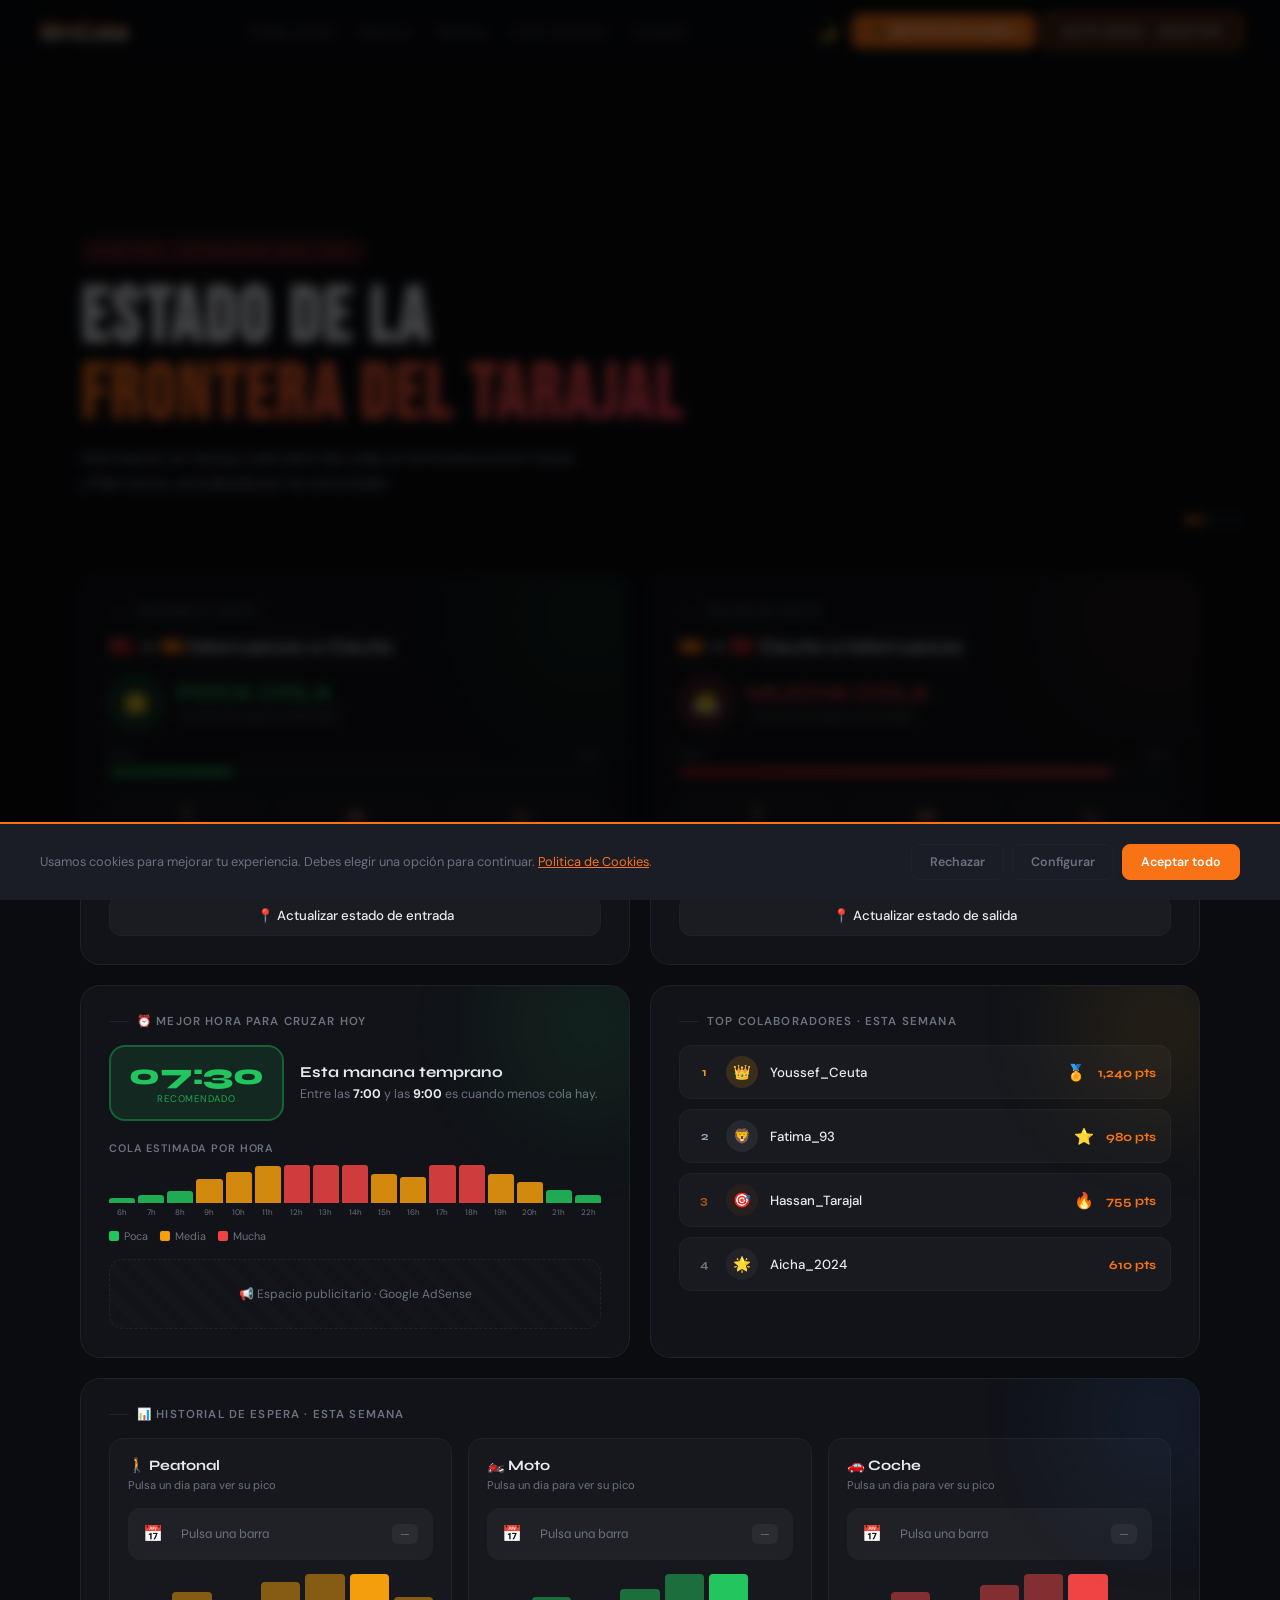
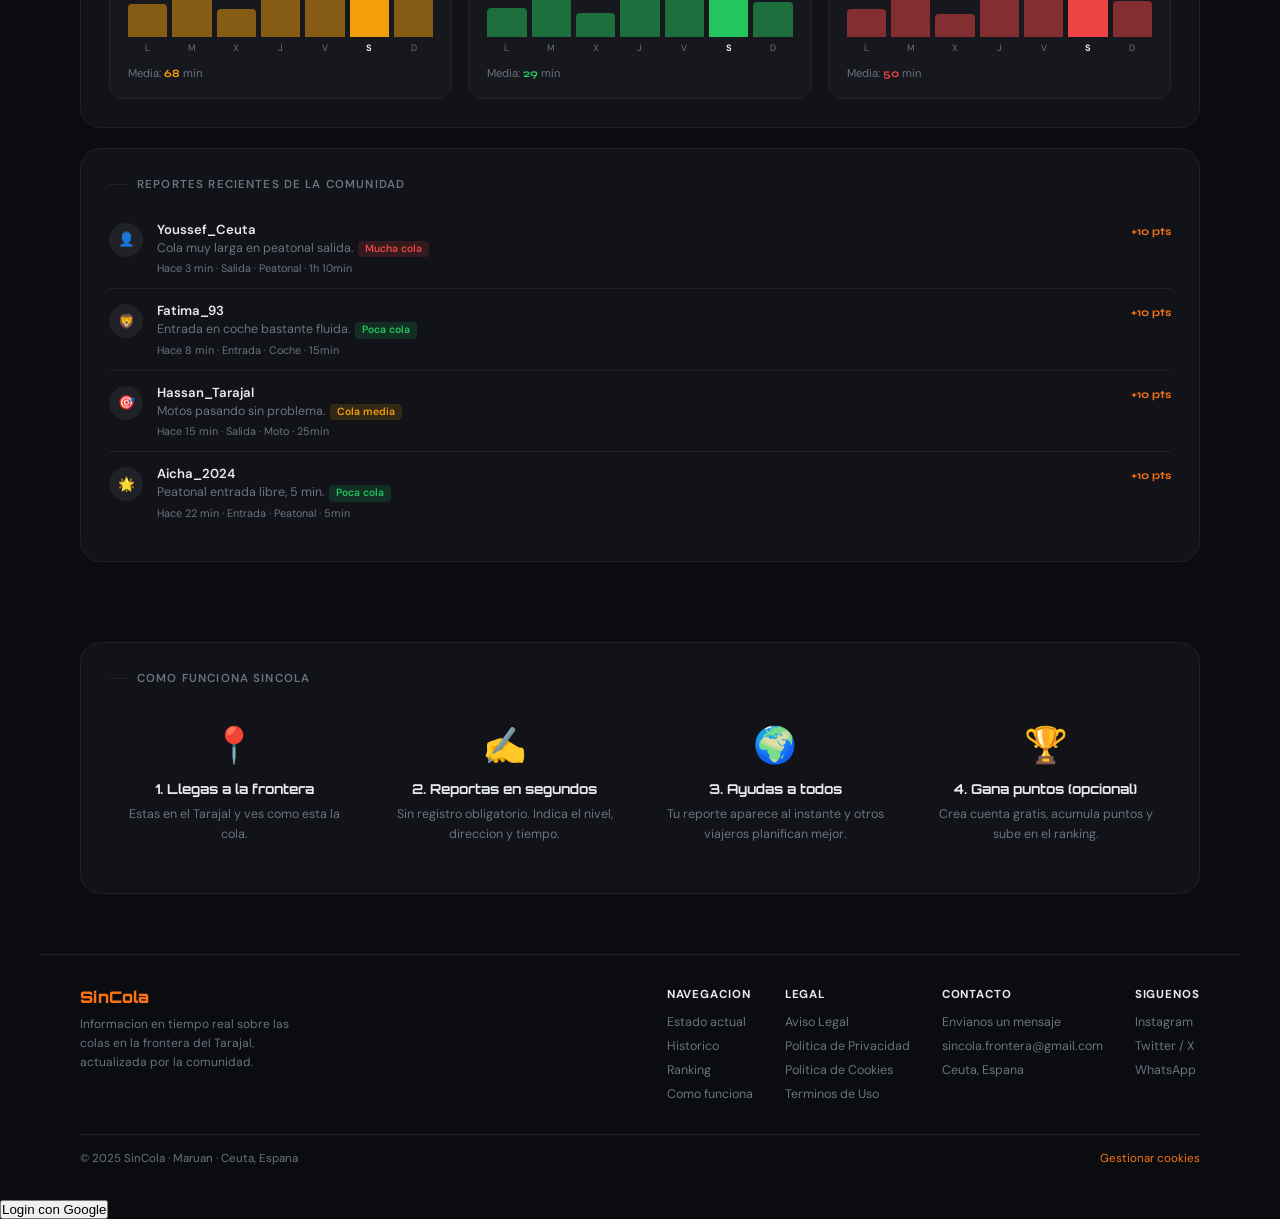
==== index.html @ 30f81965 "Update index.html" ====
<!DOCTYPE html>
<html lang="es">
<head>
<meta charset="UTF-8">
<meta name="viewport" content="width=device-width, initial-scale=1.0">
<title>SinCola — Estado en tiempo real de la frontera del Tarajal</title>
<meta name="description" content="Consulta el estado de las colas en la frontera del Tarajal en tiempo real.">
<meta name="robots" content="index, follow">
<link rel="canonical" href="https://sincola.es">
<meta property="og:title" content="SinCola — Estado en tiempo real de la frontera del Tarajal">
<meta property="og:description" content="Consulta y reporta el estado de las colas en la frontera del Tarajal.">
<meta property="og:url" content="https://sincola.es">
<meta property="og:type" content="website">
<link rel="icon" href="data:image/svg+xml,<svg xmlns='http://www.w3.org/2000/svg' viewBox='0 0 100 100'><rect width='100' height='100' rx='20' fill='%23f97316'/><text y='78' font-size='75' font-family='Arial' font-weight='bold' fill='white' x='18'>S</text></svg>">
<link rel="preconnect" href="https://fonts.googleapis.com">
<link rel="preconnect" href="https://fonts.gstatic.com" crossorigin>
<link href="https://fonts.googleapis.com/css2?family=Bebas+Neue&family=Orbitron:wght@700;900&family=Syne:wght@400;600;700;800&family=DM+Sans:wght@300;400;500&display=swap" rel="stylesheet">
<style>
:root{
  --bg:#0a0c10;--surface:#111318;--border:#1e2229;
  --text:#e8eaf0;--muted:#6b7280;
  --green:#22c55e;--yellow:#f59e0b;--red:#ef4444;--blue:#3b82f6;--accent:#f97316;
}
[data-theme="light"]{
  --bg:#f1f3f7;--surface:#fff;--border:#e0e3ea;--text:#111318;--muted:#6b7280;
}
*{margin:0;padding:0;box-sizing:border-box;}
html{scroll-behavior:smooth;}
body{background:var(--bg);color:var(--text);font-family:'DM Sans',sans-serif;min-height:100vh;overflow-x:hidden;transition:background .3s,color .3s;}
body.locked{overflow:hidden;}

/* ── NAV ── */
nav{display:flex;align-items:center;justify-content:space-between;padding:14px 40px;border-bottom:1px solid var(--border);position:sticky;top:0;background:rgba(10,12,16,.95);backdrop-filter:blur(20px);z-index:100;gap:16px;transition:background .3s;}
[data-theme="light"] nav{background:rgba(241,243,247,.95);}
.logo{display:flex;align-items:center;gap:10px;flex-shrink:0;cursor:pointer;}
.logo img{width:36px;height:36px;border-radius:10px;flex-shrink:0;object-fit:cover;}
.logo-text{font-family:'Orbitron',sans-serif;font-weight:900;font-size:1.3rem;background:linear-gradient(180deg,#fff 0%,#f97316 40%,#fff 70%,#f97316 100%);-webkit-background-clip:text;-webkit-text-fill-color:transparent;background-clip:text;}
.nav-links{display:flex;gap:24px;list-style:none;font-size:.83rem;color:var(--muted);}
.nav-links a{color:inherit;text-decoration:none;transition:color .2s;cursor:pointer;}
.nav-links a:hover{color:var(--accent);}
.nav-buttons{display:flex;align-items:center;gap:8px;flex-shrink:0;}
.btn-report{background:var(--accent);color:#fff;border:2px solid var(--accent);padding:8px 18px;border-radius:8px;font-family:'Orbitron',sans-serif;font-size:.68rem;font-weight:700;letter-spacing:.05em;text-transform:uppercase;cursor:pointer;white-space:nowrap;position:relative;overflow:hidden;}
.btn-report span{position:relative;z-index:1;}
.btn-report::before{content:'';position:absolute;inset:0;background:linear-gradient(90deg,#f43f5e,var(--accent));transform:translateX(-100%);transition:transform .3s;z-index:0;}
.btn-report:hover::before{transform:translateX(0);}
.btn-theme{background:transparent;border:1px solid var(--border);color:var(--muted);width:34px;height:34px;border-radius:8px;cursor:pointer;font-size:1rem;display:flex;align-items:center;justify-content:center;transition:all .2s;}
.btn-theme:hover{border-color:var(--accent);color:var(--accent);}
.btn-login{background:rgba(249,115,22,.15);color:#fff;border:2px solid #f97316;padding:7px 14px;border-radius:8px;font-family:'Orbitron',sans-serif;font-size:.6rem;font-weight:700;cursor:pointer;letter-spacing:.04em;text-transform:uppercase;white-space:nowrap;outline:2px solid rgba(249,115,22,.35);outline-offset:3px;transition:all .2s;}

/* ── COOKIE ── */
.cookie-overlay{position:fixed;inset:0;background:rgba(0,0,0,.7);backdrop-filter:blur(6px);z-index:490;display:none;}
.cookie-overlay.show{display:block;}
.cookie-banner{position:fixed;bottom:0;left:0;right:0;background:#1a1d25;border-top:2px solid var(--accent);padding:20px 40px;z-index:510;display:flex;align-items:center;gap:20px;flex-wrap:wrap;transform:translateY(100%);transition:transform .4s;}
.cookie-banner.show{transform:translateY(0);}
.cookie-text{flex:1;font-size:.8rem;color:var(--muted);line-height:1.6;min-width:200px;}
.cookie-text a{color:var(--accent);cursor:pointer;text-decoration:underline;}
.cookie-buttons{display:flex;gap:8px;flex-wrap:wrap;}
.ck-btn{padding:9px 18px;border-radius:8px;font-family:'DM Sans',sans-serif;font-size:.78rem;font-weight:600;cursor:pointer;border:1px solid var(--border);background:transparent;color:var(--muted);transition:all .2s;white-space:nowrap;}
.ck-btn:hover{border-color:var(--muted);color:var(--text);}
.ck-btn.accept{background:var(--accent);border-color:var(--accent);color:#fff;}

/* ── PAGES ── */
.page{display:none;}
.page.active{display:block;}

/* ── HERO ── */
.hero{position:relative;height:480px;overflow:hidden;}
.slide{position:absolute;inset:0;background-size:cover;background-position:center;opacity:0;transition:opacity 1.4s ease-in-out;}
.slide.active{opacity:1;}
.slide::after{content:'';position:absolute;inset:0;background:linear-gradient(to bottom,rgba(10,12,16,.2),rgba(10,12,16,.5) 50%,rgba(10,12,16,.95));}
.s1{background-image:url('https://i.redd.it/the-border-between-ceuta-spain-and-morocco-v0-dy8iatcn44ye1.jpg?width=4016&format=pjpg&auto=webp&s=13f619490a62ecf1f85ed8fbb74023832718458a');}
.s2{background-image:url('https://www.pressdigital.es/images/showid/6675427');}
.s3{background-image:url('https://e01-elmundo.uecdn.es/assets/multimedia/imagenes/2022/07/02/16567800220557.jpg');}
.s4{background-image:url('https://i0.wp.com/efe.com/wp-content/uploads/2024/09/frontera-ceuta-2.jpg?fit=900,602&ssl=1');}
.hero-body{position:absolute;bottom:0;left:0;right:0;padding:0 40px 48px;z-index:2;max-width:1200px;margin:0 auto;}
.live-pill{display:inline-flex;align-items:center;gap:7px;background:rgba(239,68,68,.18);border:1px solid rgba(239,68,68,.4);color:var(--red);font-size:.72rem;font-weight:600;letter-spacing:.1em;text-transform:uppercase;padding:5px 14px;border-radius:100px;margin-bottom:16px;}
.live-dot{width:6px;height:6px;border-radius:50%;background:var(--red);animation:pulse 1.5s ease-in-out infinite;}
.hero-body h1{font-family:'Bebas Neue',sans-serif;font-size:clamp(3rem,6vw,5rem);line-height:1;letter-spacing:.04em;margin-bottom:12px;}
.hero-body h1 span{background:linear-gradient(135deg,var(--accent),#f43f5e);-webkit-background-clip:text;-webkit-text-fill-color:transparent;background-clip:text;}
.hero-body p{color:rgba(232,234,240,.75);font-size:.95rem;line-height:1.6;max-width:500px;}
.slide-dots{position:absolute;bottom:20px;right:40px;display:flex;gap:6px;z-index:3;}
.dot{width:6px;height:6px;border-radius:50%;background:rgba(255,255,255,.3);cursor:pointer;transition:all .3s;}
.dot.active{background:var(--accent);width:20px;border-radius:3px;}

/* ── GRID ── */
.grid{max-width:1200px;margin:0 auto;padding:32px 40px 80px;display:grid;grid-template-columns:1fr 1fr;gap:20px;}
.card{background:var(--surface);border:1px solid var(--border);border-radius:20px;padding:28px;position:relative;overflow:hidden;transition:border-color .3s,transform .2s;animation:fadeUp .5s ease both;}
.card:hover{border-color:#2e3340;transform:translateY(-2px);}
.card.full{grid-column:1/-1;}
.glow{position:absolute;top:-40px;right:-40px;width:160px;height:160px;border-radius:50%;filter:blur(60px);opacity:.12;pointer-events:none;}
.glow.g{background:var(--green);}.glow.y{background:var(--yellow);}.glow.r{background:var(--red);}.glow.b{background:var(--blue);}
.clabel{font-size:.72rem;font-weight:600;letter-spacing:.1em;text-transform:uppercase;color:var(--muted);margin-bottom:16px;display:flex;align-items:center;gap:8px;}
.clabel::before{content:'';display:inline-block;width:20px;height:1px;background:var(--border);}

/* status cards */
.dir-title{font-family:'Syne',sans-serif;font-size:1.2rem;font-weight:700;margin-bottom:18px;}
.srow{display:flex;align-items:center;gap:14px;margin-bottom:18px;}
.scircle{width:54px;height:54px;border-radius:50%;display:flex;align-items:center;justify-content:center;font-size:1.3rem;flex-shrink:0;}
.scircle.g{background:rgba(34,197,94,.15);border:2px solid rgba(34,197,94,.4);}
.scircle.r{background:rgba(239,68,68,.15);border:2px solid rgba(239,68,68,.4);}
.slabel{font-family:'Syne',sans-serif;font-size:1.4rem;font-weight:700;line-height:1;margin-bottom:3px;}
.slabel.g{color:var(--green);}.slabel.y{color:var(--yellow);}.slabel.r{color:var(--red);}
.swait{font-size:.78rem;color:var(--muted);}
.ptrack{height:6px;background:var(--border);border-radius:100px;overflow:hidden;margin:8px 0 16px;}
.pfill{height:100%;border-radius:100px;}
.pfill.g{background:linear-gradient(90deg,#16a34a,var(--green));width:25%;}
.pfill.r{background:linear-gradient(90deg,#dc2626,var(--red));width:88%;}
.plabels{display:flex;justify-content:space-between;font-size:.65rem;color:var(--muted);}
.segs{display:grid;grid-template-columns:1fr 1fr 1fr;gap:8px;margin-top:4px;}
.seg{background:rgba(255,255,255,.03);border:1px solid var(--border);border-radius:12px;padding:12px 10px;text-align:center;}
.seg-icon{font-size:1.1rem;margin-bottom:4px;}
.seg-name{font-size:.62rem;color:var(--muted);margin-bottom:5px;text-transform:uppercase;letter-spacing:.06em;}
.seg-val{font-size:.75rem;font-weight:600;}
.seg-val.g{color:var(--green);}.seg-val.y{color:var(--yellow);}.seg-val.r{color:var(--red);}
.rep-btn{width:100%;margin-top:18px;padding:11px;border-radius:12px;border:1px solid var(--border);background:rgba(255,255,255,.04);color:var(--text);font-family:'DM Sans',sans-serif;font-size:.83rem;font-weight:500;cursor:pointer;display:flex;align-items:center;justify-content:center;gap:8px;transition:all .2s;}
.rep-btn:hover{background:rgba(249,115,22,.1);border-color:rgba(249,115,22,.4);color:var(--accent);}

/* best time */
.bt-box{display:flex;align-items:center;gap:16px;margin-bottom:20px;}
.bt-clock{background:rgba(34,197,94,.12);border:2px solid rgba(34,197,94,.35);border-radius:16px;padding:14px 18px;text-align:center;flex-shrink:0;}
.bt-clock .t{font-family:'Syne',sans-serif;font-size:1.8rem;font-weight:800;color:var(--green);line-height:1;}
.bt-clock .r{font-size:.6rem;color:var(--green);opacity:.8;text-transform:uppercase;letter-spacing:.08em;margin-top:2px;}
.bt-desc h3{font-family:'Syne',sans-serif;font-size:.95rem;font-weight:700;margin-bottom:4px;}
.bt-desc p{font-size:.78rem;color:var(--muted);line-height:1.5;}
.tl-lbl{font-size:.68rem;color:var(--muted);text-transform:uppercase;letter-spacing:.08em;font-weight:600;margin-bottom:10px;}
.bar-chart{display:flex;align-items:flex-end;gap:3px;height:52px;}
.bw{flex:1;display:flex;flex-direction:column;align-items:center;gap:4px;height:100%;justify-content:flex-end;}
.bar{width:100%;border-radius:3px 3px 0 0;}
.bl{font-size:.5rem;color:var(--muted);white-space:nowrap;}
.legend{display:flex;gap:12px;margin:12px 0 16px;flex-wrap:wrap;}
.li{display:flex;align-items:center;gap:5px;font-size:.68rem;color:var(--muted);}
.ld{width:10px;height:10px;border-radius:2px;}
.ad-ph{background:repeating-linear-gradient(45deg,rgba(255,255,255,.01),rgba(255,255,255,.01) 10px,transparent 10px,transparent 20px);border:1px dashed var(--border);border-radius:14px;padding:18px;text-align:center;color:var(--muted);font-size:.75rem;display:flex;align-items:center;justify-content:center;gap:8px;min-height:70px;}

/* charts */
.charts-grid{display:grid;grid-template-columns:1fr 1fr 1fr;gap:16px;}
.chart-box{background:rgba(255,255,255,.02);border:1px solid var(--border);border-radius:14px;padding:18px;}
.chart-title{font-family:'Syne',sans-serif;font-size:.9rem;font-weight:700;margin-bottom:4px;}
.chart-sub{font-size:.7rem;color:var(--muted);margin-bottom:16px;}
.week-chart{height:80px;display:flex;align-items:flex-end;gap:5px;}
.wbw{flex:1;display:flex;flex-direction:column;align-items:center;gap:5px;height:100%;justify-content:flex-end;cursor:pointer;}
.wb{width:100%;border-radius:4px 4px 0 0;transition:filter .2s;}
.wbl{font-size:.58rem;color:var(--muted);}
.chart-avg{font-size:.7rem;color:var(--muted);margin-top:12px;}
.chart-avg span{font-family:'Syne',sans-serif;font-weight:700;}
.peak-d{display:flex;align-items:center;gap:10px;background:rgba(255,255,255,.04);border:1px solid var(--border);border-radius:12px;padding:12px 14px;margin-bottom:14px;min-height:52px;transition:all .3s;}
.peak-d.on{border-color:rgba(249,115,22,.4);background:rgba(249,115,22,.06);}
.peak-day{font-family:'Syne',sans-serif;font-size:1rem;font-weight:800;color:var(--muted);min-width:28px;}
.peak-d.on .peak-day{color:var(--accent);}
.peak-val{font-family:'Syne',sans-serif;font-size:1.3rem;font-weight:800;color:var(--muted);flex:1;}
.peak-hora{font-size:.7rem;color:var(--muted);white-space:nowrap;background:rgba(255,255,255,.05);padding:3px 8px;border-radius:6px;}
.peak-d.on .peak-hora{color:var(--accent);background:rgba(249,115,22,.1);}

/* ranking */
.rank-list{display:flex;flex-direction:column;gap:10px;margin-top:4px;}
.rank-row{display:flex;align-items:center;gap:12px;padding:10px 14px;background:rgba(255,255,255,.03);border:1px solid var(--border);border-radius:12px;}
.rn{font-family:'Syne',sans-serif;font-size:.75rem;font-weight:700;color:var(--muted);width:20px;text-align:center;}
.rn.gold{color:#f59e0b;}.rn.silver{color:#94a3b8;}.rn.bronze{color:#b45309;}
.rav{width:32px;height:32px;border-radius:50%;display:flex;align-items:center;justify-content:center;font-size:.9rem;flex-shrink:0;}
.rname{flex:1;font-size:.83rem;font-weight:500;}
.rpts{font-family:'Syne',sans-serif;font-size:.78rem;font-weight:700;color:var(--accent);}

/* feed */
.feed-list{display:flex;flex-direction:column;}
.feed-item{display:flex;gap:14px;padding:13px 0;border-bottom:1px solid var(--border);}
.feed-item:last-child{border-bottom:none;}
.fav{width:34px;height:34px;border-radius:50%;background:rgba(255,255,255,.06);border:1px solid var(--border);display:flex;align-items:center;justify-content:center;font-size:.85rem;flex-shrink:0;margin-top:2px;}
.fbody{flex:1;}
.fuser{font-size:.82rem;font-weight:600;margin-bottom:2px;}
.fmsg{font-size:.78rem;color:var(--muted);line-height:1.4;}
.ftag{display:inline-block;padding:1px 7px;border-radius:4px;font-size:.65rem;font-weight:600;margin-left:4px;}
.ftag.g{background:rgba(34,197,94,.15);color:var(--green);}
.ftag.y{background:rgba(245,158,11,.15);color:var(--yellow);}
.ftag.r{background:rgba(239,68,68,.15);color:var(--red);}
.ftime{font-size:.68rem;color:var(--muted);margin-top:4px;}
.fpts{font-family:'Syne',sans-serif;font-size:.7rem;font-weight:700;color:var(--accent);white-space:nowrap;margin-top:4px;}

/* ── CONTACT PAGE ── */
.contact-wrap{max-width:700px;margin:60px auto;padding:0 40px 80px;}
.contact-wrap h2{font-family:'Bebas Neue',sans-serif;font-size:3rem;margin-bottom:8px;letter-spacing:.04em;}
.contact-wrap h2 span{background:linear-gradient(135deg,var(--accent),#f43f5e);-webkit-background-clip:text;-webkit-text-fill-color:transparent;background-clip:text;}
.contact-wrap .sub{font-size:.9rem;color:var(--muted);margin-bottom:40px;line-height:1.6;}
.cform{background:var(--surface);border:1px solid var(--border);border-radius:20px;padding:36px;}
.flabel{display:block;font-size:.72rem;font-weight:600;text-transform:uppercase;letter-spacing:.08em;color:var(--muted);margin-bottom:8px;}
.finput{width:100%;padding:13px 16px;background:rgba(255,255,255,.04);border:1px solid var(--border);border-radius:12px;color:var(--text);font-family:'DM Sans',sans-serif;font-size:.92rem;outline:none;transition:border-color .2s;margin-bottom:20px;display:block;}
.finput:focus{border-color:var(--accent);}
textarea.finput{resize:vertical;min-height:140px;}
.char-c{font-size:.65rem;color:var(--muted);text-align:right;margin-top:-14px;margin-bottom:20px;}
.fbtn{width:100%;padding:15px;border-radius:12px;border:none;background:var(--accent);color:#fff;font-family:'Orbitron',sans-serif;font-size:.85rem;font-weight:700;cursor:pointer;letter-spacing:.04em;transition:opacity .2s;}
.fbtn:hover{opacity:.85;}
.fbtn:disabled{opacity:.5;cursor:not-allowed;}
.fstatus{margin-top:14px;padding:12px 16px;border-radius:10px;font-size:.83rem;text-align:center;display:none;}
.fstatus.ok{background:rgba(34,197,94,.1);border:1px solid rgba(34,197,94,.3);color:var(--green);display:block;}
.fstatus.err{background:rgba(239,68,68,.1);border:1px solid rgba(239,68,68,.3);color:var(--red);display:block;}
.cinfo{display:grid;grid-template-columns:1fr 1fr;gap:16px;margin-top:28px;}
.cinfobox{background:var(--surface);border:1px solid var(--border);border-radius:14px;padding:20px;display:flex;align-items:center;gap:14px;}
.cinfobox .ico{font-size:1.4rem;flex-shrink:0;}
.cinfobox .lbl{font-size:.68rem;text-transform:uppercase;letter-spacing:.08em;color:var(--muted);margin-bottom:3px;}
.cinfobox .val{font-size:.85rem;font-weight:600;}

/* ── MODALS ── */
.overlay{position:fixed;inset:0;background:rgba(0,0,0,.75);backdrop-filter:blur(8px);z-index:200;display:flex;align-items:center;justify-content:center;opacity:0;pointer-events:none;transition:opacity .3s;}
.overlay.on{opacity:1;pointer-events:all;}
#legalModal{z-index:520;}
.modal{background:var(--surface);border:1px solid #2e3340;border-radius:24px;padding:32px;width:90%;max-width:440px;transform:translateY(20px);transition:transform .3s;max-height:90vh;overflow-y:auto;}
.overlay.on .modal{transform:translateY(0);}
.modal.wide{max-width:560px;}
.mtitle{font-family:'Syne',sans-serif;font-size:1.3rem;font-weight:700;margin-bottom:6px;}
.msub{font-size:.82rem;color:var(--muted);margin-bottom:24px;}
.mlbl{font-size:.72rem;font-weight:600;color:var(--muted);text-transform:uppercase;letter-spacing:.08em;margin-bottom:10px;}
.closex{float:right;background:transparent;border:none;color:var(--muted);font-size:1.2rem;cursor:pointer;margin-top:-4px;}
.closex:hover{color:var(--text);}

/* report modal banner */
.rep-banner{display:flex;align-items:center;justify-content:space-between;background:rgba(255,255,255,.04);border:1px solid var(--border);border-radius:12px;padding:10px 14px;margin-bottom:20px;font-size:.82rem;}
.rep-banner .name{font-weight:600;color:var(--muted);}
.rep-banner .name.logged{color:var(--green);}
.rep-banner .enter-link{font-size:.72rem;color:var(--accent);text-decoration:underline;cursor:pointer;white-space:nowrap;}

/* sel buttons */
.sel-btn{flex:1;min-width:80px;padding:10px 8px;border-radius:10px;border:1px solid var(--border);background:transparent;color:var(--muted);font-family:'DM Sans',sans-serif;font-size:.82rem;cursor:pointer;transition:all .15s;text-align:center;}
.sel-btn:hover,.sel-btn.on{border-color:var(--accent);color:var(--accent);background:rgba(249,115,22,.08);}
.sel-btn.sg.on{border-color:var(--green);color:var(--green);background:rgba(34,197,94,.08);}
.sel-btn.sy.on{border-color:var(--yellow);color:var(--yellow);background:rgba(245,158,11,.08);}
.sel-btn.sr.on{border-color:var(--red);color:var(--red);background:rgba(239,68,68,.08);}
.submit-btn{width:100%;padding:14px;border-radius:12px;border:none;background:var(--accent);color:#fff;font-family:'Orbitron',sans-serif;font-size:.85rem;font-weight:700;cursor:pointer;margin-top:8px;transition:opacity .2s;}
.submit-btn:hover{opacity:.85;}

/* login modal */
.ltabs{display:flex;margin-bottom:20px;background:rgba(255,255,255,.04);border-radius:10px;padding:3px;}
.ltab{flex:1;padding:9px;border:none;background:transparent;color:var(--muted);font-family:'DM Sans',sans-serif;font-size:.85rem;cursor:pointer;border-radius:8px;transition:all .2s;}
.ltab.on{background:var(--surface);color:var(--text);font-weight:600;}
.linput{width:100%;padding:11px 14px;background:rgba(255,255,255,.04);border:1px solid var(--border);border-radius:10px;color:var(--text);font-family:'DM Sans',sans-serif;font-size:.9rem;outline:none;margin-bottom:12px;display:block;}
.linput:focus{border-color:var(--accent);}
.lbtn{width:100%;padding:13px;border-radius:12px;border:none;background:var(--accent);color:#fff;font-family:'Orbitron',sans-serif;font-size:.82rem;font-weight:700;cursor:pointer;margin-top:4px;transition:opacity .2s;display:block;}
.lbtn:hover{opacity:.85;}
.anon-btn{width:100%;padding:11px;border-radius:12px;border:1px solid var(--border);background:transparent;color:var(--muted);font-family:'DM Sans',sans-serif;font-size:.83rem;cursor:pointer;margin-top:10px;transition:all .2s;display:block;}
.anon-btn:hover{border-color:var(--muted);color:var(--text);}
.divider{display:flex;align-items:center;gap:10px;margin:16px 0;}
.div-line{flex:1;height:1px;background:var(--border);}
.div-txt{font-size:.72rem;color:var(--muted);}
.social-btn{display:flex;align-items:center;gap:12px;width:100%;padding:12px 16px;border-radius:12px;font-family:'DM Sans',sans-serif;font-size:.88rem;font-weight:600;cursor:pointer;transition:opacity .2s;margin-bottom:10px;}
.social-btn:hover{opacity:.88;}
.sbg{border:1px solid #dadce0;background:#fff;color:#3c4043;}
.sbf{border:none;background:#1877f2;color:#fff;}
.check-row{display:flex;align-items:flex-start;gap:10px;margin:12px 0;font-size:.78rem;color:var(--muted);line-height:1.5;}
.check-row input{width:16px;height:16px;accent-color:var(--accent);flex-shrink:0;margin-top:2px;cursor:pointer;}
.check-row a{color:var(--accent);cursor:pointer;}

/* ── TOAST ── */
.toast{position:fixed;bottom:30px;right:30px;background:var(--surface);border:1px solid rgba(249,115,22,.5);border-radius:14px;padding:14px 20px;display:flex;align-items:center;gap:12px;font-size:.85rem;z-index:700;transform:translateY(80px);opacity:0;transition:all .4s cubic-bezier(.34,1.56,.64,1);}
.toast.show{transform:translateY(0);opacity:1;}

/* ── FOOTER ── */
footer{border-top:1px solid var(--border);padding:32px 40px;max-width:1200px;margin:0 auto;}
.ft-top{display:flex;justify-content:space-between;align-items:flex-start;margin-bottom:24px;flex-wrap:wrap;gap:24px;}
.ft-brand{display:flex;align-items:center;gap:10px;margin-bottom:8px;}
.ft-brand img{width:32px;height:32px;border-radius:8px;object-fit:cover;}
.ft-brand-name{font-family:'Orbitron',sans-serif;font-weight:900;font-size:1rem;color:var(--accent);}
.ft-desc{font-size:.75rem;color:var(--muted);max-width:240px;line-height:1.6;}
.ft-links{display:flex;gap:32px;flex-wrap:wrap;}
.ft-col h4{font-size:.72rem;font-weight:700;text-transform:uppercase;letter-spacing:.08em;color:var(--text);margin-bottom:12px;}
.ft-col a{display:block;font-size:.78rem;color:var(--muted);text-decoration:none;margin-bottom:8px;cursor:pointer;transition:color .2s;}
.ft-col a:hover{color:var(--accent);}
.ft-bottom{border-top:1px solid var(--border);padding-top:16px;display:flex;justify-content:space-between;align-items:center;font-size:.72rem;color:var(--muted);flex-wrap:wrap;gap:8px;}

@keyframes fadeUp{from{opacity:0;transform:translateY(20px)}to{opacity:1;transform:translateY(0)}}
@keyframes pulse{0%,100%{opacity:1;transform:scale(1)}50%{opacity:.5;transform:scale(.8)}}

@media(max-width:768px){
  nav{padding:12px 16px;}
  .nav-links{display:none;}
  .hero{height:360px;}
  .hero-body{padding:0 20px 36px;}
  .grid{padding:20px 16px 60px;grid-template-columns:1fr;}
  .card.full{grid-column:1;}
  .charts-grid{grid-template-columns:1fr;}
  footer{padding:24px 16px;}
  .ft-top{flex-direction:column;}
  .cookie-banner{padding:16px 20px;}
  .contact-wrap{padding:0 16px 60px;margin-top:32px;}
  .cinfo{grid-template-columns:1fr;}
}
</style>
</head>
<body>

<!-- COOKIE -->
<div class="cookie-overlay" id="cookieOverlay"></div>
<div class="cookie-banner" id="cookieBanner">
  <div class="cookie-text">Usamos cookies para mejorar tu experiencia. Debes elegir una opción para continuar. <a onclick="openLegal('cookies')">Politica de Cookies</a>.</div>
  <div class="cookie-buttons">
    <button class="ck-btn" onclick="acceptCookies()">Rechazar</button>
    <button class="ck-btn" onclick="openLegal('cookies')">Configurar</button>
    <button class="ck-btn accept" onclick="acceptCookies()">Aceptar todo</button>
  </div>
</div>

<!-- NAV -->
<nav>
  <div class="logo" onclick="showPage('home')">
    <img src="https://res.cloudinary.com/dxfgrz6it/image/upload/f_auto,q_auto/SinCola.app_h8owfv" alt="SinCola" onerror="this.style.display='none'">
    <span class="logo-text">SinCola</span>
  </div>
  <ul class="nav-links">
    <li><a onclick="showPage('home')">Estado actual</a></li>
    <li><a href="#historico">Historico</a></li>
    <li><a href="#ranking">Ranking</a></li>
    <li><a href="#como-funciona">Como funciona</a></li>
    <li><a onclick="showPage('contact')">Contacto</a></li>
  </ul>
  <div class="nav-buttons">
    <button class="btn-theme" id="themeBtn" onclick="toggleTheme()">🌙</button>
    <button class="btn-report" onclick="openReport()"><span>🚦 Reportar ahora</span></button>
    <button class="btn-login" id="loginNavBtn" onclick="openLogin()">Iniciar sesion · Registrar</button>
  </div>
</nav>

<!-- ═══ HOME PAGE ═══ -->
<div class="page active" id="homePage">

  <div class="hero">
    <div class="slide s1 active"></div>
    <div class="slide s2"></div>
    <div class="slide s3"></div>
    <div class="slide s4"></div>
    <div class="hero-body">
      <div class="live-pill"><span class="live-dot"></span>En vivo · <span id="lastUpdate">Actualizado hace 3 min</span></div>
      <h1>Estado de la<br><span>Frontera del Tarajal</span></h1>
      <p>Informacion en tiempo real sobre las colas en la frontera entre Ceuta y Marruecos, actualizada por la comunidad.</p>
    </div>
    <div class="slide-dots">
      <div class="dot active" onclick="goSlide(0)"></div>
      <div class="dot" onclick="goSlide(1)"></div>
      <div class="dot" onclick="goSlide(2)"></div>
      <div class="dot" onclick="goSlide(3)"></div>
    </div>
  </div>

  <div class="grid" id="estado" style="scroll-margin-top:80px;">

    <div class="card">
      <div class="glow g"></div>
      <div class="clabel">Entrada a Ceuta</div>
      <div class="dir-title">🇲🇦 → 🇪🇸 Marruecos a Ceuta</div>
      <div class="srow"><div class="scircle g">😌</div><div><div class="slabel g">POCA COLA</div><div class="swait">~10 min de espera estimada</div></div></div>
      <div class="plabels"><span>Vacio</span><span>Lleno</span></div>
      <div class="ptrack"><div class="pfill g"></div></div>
      <div class="segs">
        <div class="seg"><div class="seg-icon">🚶</div><div class="seg-name">Peatonal</div><div class="seg-val g">Libre</div></div>
        <div class="seg"><div class="seg-icon">🚗</div><div class="seg-name">Coche</div><div class="seg-val g">15 min</div></div>
        <div class="seg"><div class="seg-icon">🏍️</div><div class="seg-name">Moto</div><div class="seg-val g">5 min</div></div>
      </div>
      <button class="rep-btn" onclick="openReport()">📍 Actualizar estado de entrada</button>
    </div>

    <div class="card">
      <div class="glow r"></div>
      <div class="clabel">Salida de Ceuta</div>
      <div class="dir-title">🇪🇸 → 🇲🇦 Ceuta a Marruecos</div>
      <div class="srow"><div class="scircle r">😤</div><div><div class="slabel r">MUCHA COLA</div><div class="swait">~55 min de espera estimada</div></div></div>
      <div class="plabels"><span>Vacio</span><span>Lleno</span></div>
      <div class="ptrack"><div class="pfill r"></div></div>
      <div class="segs">
        <div class="seg"><div class="seg-icon">🚶</div><div class="seg-name">Peatonal</div><div class="seg-val r">+1h</div></div>
        <div class="seg"><div class="seg-icon">🚗</div><div class="seg-name">Coche</div><div class="seg-val y">40 min</div></div>
        <div class="seg"><div class="seg-icon">🏍️</div><div class="seg-name">Moto</div><div class="seg-val y">25 min</div></div>
      </div>
      <button class="rep-btn" onclick="openReport()">📍 Actualizar estado de salida</button>
    </div>

    <div class="card">
      <div class="glow g"></div>
      <div class="clabel">⏰ Mejor hora para cruzar hoy</div>
      <div class="bt-box">
        <div class="bt-clock"><div class="t">07:30</div><div class="r">Recomendado</div></div>
        <div class="bt-desc"><h3>Esta manana temprano</h3><p>Entre las <strong style="color:var(--text)">7:00</strong> y las <strong style="color:var(--text)">9:00</strong> es cuando menos cola hay.</p></div>
      </div>
      <div class="tl-lbl">Cola estimada por hora</div>
      <div class="bar-chart" id="timelineChart"></div>
      <div class="legend">
        <div class="li"><div class="ld" style="background:var(--green)"></div>Poca</div>
        <div class="li"><div class="ld" style="background:var(--yellow)"></div>Media</div>
        <div class="li"><div class="ld" style="background:var(--red)"></div>Mucha</div>
      </div>
      <div class="ad-ph">📢 Espacio publicitario · Google AdSense</div>
    </div>

    <div class="card" id="ranking" style="scroll-margin-top:80px;">
      <div class="glow y"></div>
      <div class="clabel">Top colaboradores · Esta semana</div>
      <div class="rank-list">
        <div class="rank-row"><div class="rn gold">1</div><div class="rav" style="background:rgba(245,158,11,.15)">👑</div><div class="rname">Youssef_Ceuta</div><span>🏅</span><div class="rpts">1,240 pts</div></div>
        <div class="rank-row"><div class="rn silver">2</div><div class="rav" style="background:rgba(148,163,184,.1)">🦁</div><div class="rname">Fatima_93</div><span>⭐</span><div class="rpts">980 pts</div></div>
        <div class="rank-row"><div class="rn bronze">3</div><div class="rav" style="background:rgba(180,83,9,.1)">🎯</div><div class="rname">Hassan_Tarajal</div><span>🔥</span><div class="rpts">755 pts</div></div>
        <div class="rank-row"><div class="rn">4</div><div class="rav" style="background:rgba(255,255,255,.04)">🌟</div><div class="rname">Aicha_2024</div><span></span><div class="rpts">610 pts</div></div>
      </div>
    </div>

    <div class="card full" id="historico" style="scroll-margin-top:80px;">
      <div class="glow b"></div>
      <div class="clabel">📊 Historial de espera · Esta semana</div>
      <div class="charts-grid">
        <div class="chart-box">
          <div class="chart-title">🚶 Peatonal</div><div class="chart-sub">Pulsa un dia para ver su pico</div>
          <div class="peak-d" id="pkP"><span class="peak-day">📅</span><span class="peak-val" style="font-size:.82rem;color:var(--muted);font-weight:400;flex:1">Pulsa una barra</span><span class="peak-hora">—</span></div>
          <div class="week-chart" id="chP"></div>
          <div class="chart-avg">Media: <span id="avgP" style="color:var(--yellow)">—</span> min</div>
        </div>
        <div class="chart-box">
          <div class="chart-title">🏍️ Moto</div><div class="chart-sub">Pulsa un dia para ver su pico</div>
          <div class="peak-d" id="pkM"><span class="peak-day">📅</span><span class="peak-val" style="font-size:.82rem;color:var(--muted);font-weight:400;flex:1">Pulsa una barra</span><span class="peak-hora">—</span></div>
          <div class="week-chart" id="chM"></div>
          <div class="chart-avg">Media: <span id="avgM" style="color:var(--green)">—</span> min</div>
        </div>
        <div class="chart-box">
          <div class="chart-title">🚗 Coche</div><div class="chart-sub">Pulsa un dia para ver su pico</div>
          <div class="peak-d" id="pkC"><span class="peak-day">📅</span><span class="peak-val" style="font-size:.82rem;color:var(--muted);font-weight:400;flex:1">Pulsa una barra</span><span class="peak-hora">—</span></div>
          <div class="week-chart" id="chC"></div>
          <div class="chart-avg">Media: <span id="avgC" style="color:var(--red)">—</span> min</div>
        </div>
      </div>
    </div>

    <div class="card full">
      <div class="clabel">Reportes recientes de la comunidad</div>
      <div class="feed-list">
        <div class="feed-item"><div class="fav">👤</div><div class="fbody"><div class="fuser">Youssef_Ceuta</div><div class="fmsg">Cola muy larga en peatonal salida.<span class="ftag r">Mucha cola</span></div><div class="ftime">Hace 3 min · Salida · Peatonal · 1h 10min</div></div><div class="fpts">+10 pts</div></div>
        <div class="feed-item"><div class="fav">🦁</div><div class="fbody"><div class="fuser">Fatima_93</div><div class="fmsg">Entrada en coche bastante fluida.<span class="ftag g">Poca cola</span></div><div class="ftime">Hace 8 min · Entrada · Coche · 15min</div></div><div class="fpts">+10 pts</div></div>
        <div class="feed-item"><div class="fav">🎯</div><div class="fbody"><div class="fuser">Hassan_Tarajal</div><div class="fmsg">Motos pasando sin problema.<span class="ftag y">Cola media</span></div><div class="ftime">Hace 15 min · Salida · Moto · 25min</div></div><div class="fpts">+10 pts</div></div>
        <div class="feed-item"><div class="fav">🌟</div><div class="fbody"><div class="fuser">Aicha_2024</div><div class="fmsg">Peatonal entrada libre, 5 min.<span class="ftag g">Poca cola</span></div><div class="ftime">Hace 22 min · Entrada · Peatonal · 5min</div></div><div class="fpts">+10 pts</div></div>
      </div>
    </div>

  </div>

  <section id="como-funciona" style="max-width:1200px;margin:0 auto;padding:0 40px 60px;scroll-margin-top:80px;">
    <div class="card full">
      <div class="clabel">Como funciona SinCola</div>
      <div style="display:grid;grid-template-columns:repeat(auto-fit,minmax(200px,1fr));gap:20px;margin-top:8px;">
        <div style="text-align:center;padding:20px 10px;"><div style="font-size:2.2rem;margin-bottom:12px;">📍</div><div style="font-family:Orbitron,sans-serif;font-size:.85rem;font-weight:700;margin-bottom:8px;">1. Llegas a la frontera</div><div style="font-size:.78rem;color:var(--muted);line-height:1.6;">Estas en el Tarajal y ves como esta la cola.</div></div>
        <div style="text-align:center;padding:20px 10px;"><div style="font-size:2.2rem;margin-bottom:12px;">✍️</div><div style="font-family:Orbitron,sans-serif;font-size:.85rem;font-weight:700;margin-bottom:8px;">2. Reportas en segundos</div><div style="font-size:.78rem;color:var(--muted);line-height:1.6;">Sin registro obligatorio. Indica el nivel, direccion y tiempo.</div></div>
        <div style="text-align:center;padding:20px 10px;"><div style="font-size:2.2rem;margin-bottom:12px;">🌍</div><div style="font-family:Orbitron,sans-serif;font-size:.85rem;font-weight:700;margin-bottom:8px;">3. Ayudas a todos</div><div style="font-size:.78rem;color:var(--muted);line-height:1.6;">Tu reporte aparece al instante y otros viajeros planifican mejor.</div></div>
        <div style="text-align:center;padding:20px 10px;"><div style="font-size:2.2rem;margin-bottom:12px;">🏆</div><div style="font-family:Orbitron,sans-serif;font-size:.85rem;font-weight:700;margin-bottom:8px;">4. Gana puntos (opcional)</div><div style="font-size:.78rem;color:var(--muted);line-height:1.6;">Crea cuenta gratis, acumula puntos y sube en el ranking.</div></div>
      </div>
    </div>
  </section>

</div><!-- /home -->

<!-- ═══ CONTACT PAGE ═══ -->
<div class="page" id="contactPage">
  <div class="contact-wrap">
    <h2>Ponte en <span>Contacto</span></h2>
    <p class="sub">Tienes alguna pregunta o sugerencia? Escribenos y te respondemos lo antes posible.</p>
    <div class="cform">
      <label class="flabel">Nombre</label>
      <input class="finput" id="cNombre" type="text" placeholder="Tu nombre">
      <label class="flabel">Email</label>
      <input class="finput" id="cEmail" type="email" placeholder="tu@email.com">
      <label class="flabel">Asunto</label>
      <input class="finput" id="cAsunto" type="text" placeholder="En que podemos ayudarte?">
      <label class="flabel">Mensaje</label>
      <textarea class="finput" id="cMsg" maxlength="500" placeholder="Escribe tu mensaje aqui..." oninput="document.getElementById('cCount').textContent=this.value.length+' / 500'"></textarea>
      <div class="char-c" id="cCount">0 / 500</div>
      <button class="fbtn" id="cBtn" onclick="sendContact()">Enviar mensaje</button>
      <div class="fstatus" id="cStatus"></div>
    </div>
    <div class="cinfo">
      <div class="cinfobox"><div class="ico">✉️</div><div><div class="lbl">Email</div><div class="val">sincola.frontera@gmail.com</div></div></div>
      <div class="cinfobox"><div class="ico">📍</div><div><div class="lbl">Ubicacion</div><div class="val">Ceuta, Espana</div></div></div>
    </div>
  </div>
</div><!-- /contact -->

<!-- FOOTER -->
<footer>
  <div class="ft-top">
    <div>
      <div class="ft-brand">
        <img src="https://res.cloudinary.com/dxfgrz6it/image/upload/f_auto,q_auto/SinCola.app_h8owfv" alt="SinCola" onerror="this.style.display='none'">
        <span class="ft-brand-name">SinCola</span>
      </div>
      <div class="ft-desc">Informacion en tiempo real sobre las colas en la frontera del Tarajal, actualizada por la comunidad.</div>
    </div>
    <div class="ft-links">
      <div class="ft-col">
        <h4>Navegacion</h4>
        <a onclick="showPage('home')">Estado actual</a>
        <a href="#historico">Historico</a>
        <a href="#ranking">Ranking</a>
        <a href="#como-funciona">Como funciona</a>
      </div>
      <div class="ft-col">
        <h4>Legal</h4>
        <a onclick="openLegal('aviso')">Aviso Legal</a>
        <a onclick="openLegal('privacidad')">Politica de Privacidad</a>
        <a onclick="openLegal('cookies')">Politica de Cookies</a>
        <a onclick="openLegal('terminos')">Terminos de Uso</a>
      </div>
      <div class="ft-col">
        <h4>Contacto</h4>
        <a onclick="showPage('contact')">Envianos un mensaje</a>
        <a href="mailto:sincola.frontera@gmail.com">sincola.frontera@gmail.com</a>
        <a>Ceuta, Espana</a>
      </div>
      <div class="ft-col">
        <h4>Siguenos</h4>
        <a href="#">Instagram</a>
        <a href="#">Twitter / X</a>
        <a href="#">WhatsApp</a>
      </div>
    </div>
  </div>
  <div class="ft-bottom">
    <span>© 2025 SinCola · Maruan · Ceuta, Espana</span>
    <a onclick="openLegal('cookies')" style="color:var(--accent);">Gestionar cookies</a>
  </div>
</footer>

<!-- ═══ LOGIN MODAL ═══ -->
<div class="overlay" id="loginModal">
  <div class="modal">
    <button class="closex" onclick="closeLogin()">✕</button>
    <div class="mtitle">Acceder a SinCola</div>
    <div class="msub">Con cuenta acumulas puntos y apareces en el ranking</div>
    <button class="social-btn sbg" onclick="doSocialLogin('Google')">
      <svg width="20" height="20" viewBox="0 0 48 48"><path fill="#EA4335" d="M24 9.5c3.54 0 6.71 1.22 9.21 3.6l6.85-6.85C35.9 2.38 30.47 0 24 0S6.51 5.38 2.56 13.22l7.98 6.19C12.43 13.72 17.74 9.5 24 9.5z"/><path fill="#4285F4" d="M46.98 24.55c0-1.57-.15-3.09-.38-4.55H24v9.02h12.94c-.58 2.96-2.26 5.48-4.78 7.18l7.73 6c4.51-4.18 7.09-10.36 7.09-17.65z"/><path fill="#FBBC05" d="M10.53 28.59c-.48-1.45-.76-2.99-.76-4.59s.27-3.14.76-4.59l-7.98-6.19C.92 16.46 0 20.12 0 24c0 3.88.92 7.54 2.56 10.78l7.97-6.19z"/><path fill="#34A853" d="M24 48c6.48 0 11.93-2.13 15.89-5.81l-7.73-6c-2.15 1.45-4.92 2.3-8.16 2.3-6.26 0-11.57-4.22-13.47-9.91l-7.98 6.19C6.51 42.62 14.62 48 24 48z"/></svg>
      Continuar con Google
    </button>
    <button class="social-btn sbf" onclick="doSocialLogin('Facebook')">
      <svg width="20" height="20" viewBox="0 0 24 24" fill="#fff"><path d="M24 12.073C24 5.405 18.627 0 12 0S0 5.405 0 12.073C0 18.1 4.388 23.094 10.125 24v-8.437H7.078v-3.49h3.047V9.41c0-3.025 1.792-4.697 4.533-4.697 1.312 0 2.686.236 2.686.236v2.97h-1.513c-1.491 0-1.956.93-1.956 1.886v2.267h3.328l-.532 3.49h-2.796V24C19.612 23.094 24 18.1 24 12.073z"/></svg>
      Continuar con Facebook
    </button>
    <div style="font-size:.68rem;color:var(--muted);margin-bottom:4px;line-height:1.5;">Al continuar, Google o Facebook pueden tratar tus datos segun sus politicas.</div>
    <div class="divider"><div class="div-line"></div><span class="div-txt">o con email</span><div class="div-line"></div></div>
    <div class="ltabs">
      <button class="ltab on" id="tabL" onclick="switchTab('login')">Iniciar sesion</button>
      <button class="ltab" id="tabR" onclick="switchTab('register')">Crear cuenta</button>
    </div>
    <div id="loginForm">
      <div class="mlbl">Usuario o email</div>
      <input class="linput" id="loginUser" type="text" placeholder="tu_nombre o correo@email.com">
      <div class="mlbl">Contrasena</div>
      <input class="linput" id="loginPass" type="password" placeholder="••••••••">
      <button class="lbtn" onclick="doLogin()">Entrar</button>
      <button class="anon-btn" onclick="doAnon()">Continuar sin cuenta (anonimo)</button>
    </div>
    <div id="registerForm" style="display:none">
      <div class="mlbl">Nombre de usuario</div>
      <input class="linput" id="regUser" type="text" placeholder="Ej: Youssef_Ceuta" maxlength="30">
      <div class="mlbl">Email</div>
      <input class="linput" id="regEmail" type="email" placeholder="correo@email.com">
      <div class="mlbl">Contrasena</div>
      <input class="linput" id="regPass" type="password" placeholder="Minimo 8 caracteres">
      <div class="check-row">
        <input type="checkbox" id="checkTerms">
        <label for="checkTerms">Acepto la <a onclick="openLegal('privacidad')">Politica de Privacidad</a> y los <a onclick="openLegal('terminos')">Terminos de Uso</a> <span style="color:var(--red)">*</span></label>
      </div>
      <div class="check-row">
        <input type="checkbox" id="checkPromo">
        <label for="checkPromo">Quiero recibir novedades de SinCola por email (opcional)</label>
      </div>
      <button class="lbtn" onclick="doRegister()">Crear cuenta</button>
      <button class="anon-btn" onclick="doAnon()">Continuar sin cuenta (anonimo)</button>
    </div>
  </div>
</div>

<!-- ═══ REPORT MODAL ═══ -->
<div class="overlay" id="reportModal">
  <div class="modal">
    <button class="closex" onclick="closeReport()">✕</button>
    <div class="mtitle">Reportar estado</div>
    <div class="msub">Tu reporte ayuda a la comunidad y te da <strong style="color:var(--accent)">+10 puntos</strong></div>

    <div class="rep-banner">
      <span class="name" id="repName">👤 Anonimo</span>
      <span class="enter-link" onclick="closeReport();openLogin()">Entrar para ganar puntos →</span>
    </div>

    <div class="mlbl">Direccion?</div>
    <div style="display:flex;gap:8px;margin-bottom:20px;">
      <button class="sel-btn on" onclick="selBtn(this,'d')">🇲🇦→🇪🇸 Entrando</button>
      <button class="sel-btn" onclick="selBtn(this,'d')">🇪🇸→🇲🇦 Saliendo</button>
    </div>

    <div class="mlbl">Tipo de paso?</div>
    <div style="display:flex;gap:8px;margin-bottom:20px;">
      <button class="sel-btn on" onclick="selBtn(this,'t')">🚶 Peatonal</button>
      <button class="sel-btn" onclick="selBtn(this,'t')">🚗 Coche</button>
      <button class="sel-btn" onclick="selBtn(this,'t')">🏍️ Moto</button>
    </div>

    <div class="mlbl">Como esta la cola?</div>
    <div style="display:flex;gap:8px;margin-bottom:20px;">
      <button class="sel-btn sg" onclick="selBtn(this,'l')">😌 Poca</button>
      <button class="sel-btn sy on" onclick="selBtn(this,'l')">😐 Media</button>
      <button class="sel-btn sr" onclick="selBtn(this,'l')">😤 Mucha</button>
    </div>

    <div class="mlbl">Donde esta la cola?</div>
    <div style="display:grid;grid-template-columns:1fr 1fr;gap:8px;margin-bottom:20px;">
      <button class="sel-btn" onclick="selBtn(this,'p')" style="display:flex;flex-direction:column;align-items:center;gap:4px;padding:12px 8px;"><span style="font-size:1.2rem">🇲🇦</span><span style="font-size:.78rem;font-weight:600">Policia marroqui</span><span style="font-size:.65rem;color:var(--muted)">Cola larga</span></button>
      <button class="sel-btn" onclick="selBtn(this,'p')" style="display:flex;flex-direction:column;align-items:center;gap:4px;padding:12px 8px;"><span style="font-size:1.2rem">🇪🇸</span><span style="font-size:.78rem;font-weight:600">Policia espanola</span><span style="font-size:.65rem;color:var(--muted)">Cola larga</span></button>
      <button class="sel-btn" onclick="selBtn(this,'p')" style="display:flex;flex-direction:column;align-items:center;gap:4px;padding:12px 8px;"><span style="font-size:1.2rem">🇲🇦🇪🇸</span><span style="font-size:.78rem;font-weight:600">Las dos</span><span style="font-size:.65rem;color:var(--muted)">Ambos lados</span></button>
      <button class="sel-btn" onclick="selBtn(this,'p')" style="display:flex;flex-direction:column;align-items:center;gap:4px;padding:12px 8px;"><span style="font-size:1.2rem">✅</span><span style="font-size:.78rem;font-weight:600">Ninguna</span><span style="font-size:.65rem;color:var(--muted)">Todo fluido</span></button>
    </div>

    <div class="mlbl">Cuanto tiempo llevas esperando? <span style="color:var(--muted);font-weight:400;text-transform:none;letter-spacing:0">(opcional)</span></div>
    <div style="display:flex;gap:10px;margin-bottom:24px;align-items:center;">
      <div style="flex:1;position:relative;">
        <input type="number" id="hInput" min="0" max="12" placeholder="0" style="width:100%;padding:11px 14px;padding-right:36px;background:rgba(255,255,255,.04);border:1px solid var(--border);border-radius:10px;color:var(--text);font-family:DM Sans,sans-serif;font-size:1rem;outline:none;">
        <span style="position:absolute;right:12px;top:50%;transform:translateY(-50%);color:var(--muted);font-size:.75rem;pointer-events:none;">h</span>
      </div>
      <span style="color:var(--muted);">:</span>
      <div style="flex:1;position:relative;">
        <input type="number" id="mInput" min="0" max="59" placeholder="0" style="width:100%;padding:11px 14px;padding-right:40px;background:rgba(255,255,255,.04);border:1px solid var(--border);border-radius:10px;color:var(--text);font-family:DM Sans,sans-serif;font-size:1rem;outline:none;">
        <span style="position:absolute;right:12px;top:50%;transform:translateY(-50%);color:var(--muted);font-size:.75rem;pointer-events:none;">min</span>
      </div>
    </div>

    <button class="submit-btn" onclick="submitReport()">Enviar reporte · +10 pts 🎯</button>
  </div>
</div>

<!-- ═══ LEGAL MODAL ═══ -->
<div class="overlay" id="legalModal">
  <div class="modal wide">
    <button class="closex" onclick="closeLegal()">✕</button>
    <div id="legalContent"></div>
  </div>
</div>

<!-- TOAST -->
<div class="toast" id="toast">
  <span style="font-size:1.3rem">🎉</span>
  <div>
    <div style="font-weight:600;font-size:.85rem" id="toastTitle">Listo!</div>
    <div style="color:var(--muted);font-size:.75rem" id="toastSub"></div>
  </div>
</div>

<script>
// ── PAGES ──
function showPage(p){
  document.getElementById('homePage').classList.toggle('active', p==='home');
  document.getElementById('contactPage').classList.toggle('active', p==='contact');
  window.scrollTo(0,0);
}

// ── THEME ──
function toggleTheme(){
  const light = document.body.getAttribute('data-theme')==='light';
  document.body.setAttribute('data-theme', light ? 'dark' : 'light');
  document.getElementById('themeBtn').textContent = light ? '🌙' : '☀️';
}

// ── COOKIES ──
function acceptCookies(){
  document.getElementById('cookieBanner').classList.remove('show');
  document.getElementById('cookieOverlay').classList.remove('show');
  document.body.classList.remove('locked');
}
setTimeout(()=>{
  document.getElementById('cookieBanner').classList.add('show');
  document.getElementById('cookieOverlay').classList.add('show');
  document.body.classList.add('locked');
}, 800);

// ── SLIDESHOW ──
let cs=0;
const slides=document.querySelectorAll('.slide');
const dots=document.querySelectorAll('.dot');
function goSlide(n){
  slides[cs].classList.remove('active'); dots[cs].classList.remove('active');
  cs=n; slides[cs].classList.add('active'); dots[cs].classList.add('active');
}
setInterval(()=>goSlide((cs+1)%slides.length), 4500);

// ── TIMER ──
let min=3;
setInterval(()=>{ min++; document.getElementById('lastUpdate').textContent='Actualizado hace '+min+' min'; }, 60000);

// ── CHARTS ──
const hrs=[
  {h:'6h',v:10,c:'var(--green)'},{h:'7h',v:15,c:'var(--green)'},{h:'8h',v:22,c:'var(--green)'},
  {h:'9h',v:45,c:'var(--yellow)'},{h:'10h',v:60,c:'var(--yellow)'},{h:'11h',v:70,c:'var(--yellow)'},
  {h:'12h',v:100,c:'var(--red)'},{h:'13h',v:95,c:'var(--red)'},{h:'14h',v:85,c:'var(--red)'},
  {h:'15h',v:55,c:'var(--yellow)'},{h:'16h',v:50,c:'var(--yellow)'},{h:'17h',v:90,c:'var(--red)'},
  {h:'18h',v:80,c:'var(--red)'},{h:'19h',v:55,c:'var(--yellow)'},{h:'20h',v:40,c:'var(--yellow)'},
  {h:'21h',v:25,c:'var(--green)'},{h:'22h',v:15,c:'var(--green)'},
];
const tlEl=document.getElementById('timelineChart');
hrs.forEach(h=>{ tlEl.innerHTML+=`<div class="bw"><div class="bar" style="height:${h.v}%;background:${h.c};opacity:.85"></div><span class="bl">${h.h}</span></div>`; });

const ds=['L','M','X','J','V','S','D'];
const wd={P:[45,62,38,75,90,110,55],M:[18,25,15,30,42,50,22],C:[30,48,25,55,70,85,38]};
const ph={P:['13:30','12:45','14:00','13:15','17:30','12:00','16:00'],M:['12:00','13:30','11:45','14:00','18:00','13:00','15:30'],C:['13:00','12:30','13:45','14:30','17:45','12:30','16:30']};

function showPeak(id,key,i,val,color){
  const el=document.getElementById(id);
  el.classList.add('on');
  el.querySelector('.peak-day').textContent=ds[i];
  const pv=el.querySelector('.peak-val');
  pv.style.cssText='font-family:Syne,sans-serif;font-size:1.3rem;font-weight:800;color:'+color+';flex:1';
  pv.textContent=val+' min';
  el.querySelector('.peak-hora').textContent='pico a las '+ph[key][i];
}
function renderChart(elId,data,color,pkId,key){
  const max=Math.max(...data);
  const avg=Math.round(data.reduce((a,b)=>a+b,0)/data.length);
  const el=document.getElementById(elId);
  el.innerHTML='';
  data.forEach((val,i)=>{
    const pct=Math.round((val/max)*100);
    const w=document.createElement('div');
    w.className='wbw';
    w.innerHTML='<div class="wb" style="height:'+pct+'%;background:'+color+';opacity:'+(i===5?'1':'.5')+';"></div><span class="wbl" style="color:'+(i===5?'var(--text)':'var(--muted)')+';font-weight:'+(i===5?700:400)+'">'+ds[i]+'</span>';
    const b=w.querySelector('.wb');
    w.addEventListener('click',()=>{
      el.querySelectorAll('.wb').forEach(x=>{x.style.opacity='.45';x.style.filter='none';});
      b.style.opacity='1'; b.style.filter='brightness(1.3)';
      showPeak(pkId,key,i,val,color);
    });
    w.addEventListener('mouseenter',()=>{ b.style.filter='brightness(1.25)'; });
    w.addEventListener('mouseleave',()=>{ if(b.style.opacity!=='1') b.style.filter='none'; });
    el.appendChild(w);
  });
  return avg;
}
document.getElementById('avgP').textContent=renderChart('chP',wd.P,'var(--yellow)','pkP','P');
document.getElementById('avgM').textContent=renderChart('chM',wd.M,'var(--green)','pkM','M');
document.getElementById('avgC').textContent=renderChart('chC',wd.C,'var(--red)','pkC','C');
setTimeout(()=>{
  document.querySelectorAll('.wb').forEach((b,i)=>{
    const h=b.style.height; b.style.height='0';
    b.style.transition='height .6s cubic-bezier(.34,1.1,.64,1) '+(i*.05)+'s';
    requestAnimationFrame(()=>{ b.style.height=h; });
  });
},300);

// ── USER ──
const adj=['Rapido','Viajero','Curioso','Tranquilo','Veloz','Libre'];
const nou=['Tarajal','Ceuta','Frontera','Paso','Camino'];
function rndName(){ return adj[Math.floor(Math.random()*adj.length)]+'_'+nou[Math.floor(Math.random()*nou.length)]+'_'+Math.floor(Math.random()*900+100); }
let user={name:null,logged:false};

function updateNavUser(){
  const nb=document.getElementById('loginNavBtn');
  if(user.logged){
    nb.textContent=user.name;
    nb.style.background='rgba(34,197,94,.15)';
    nb.style.borderColor='#22c55e';
    nb.style.outlineColor='rgba(34,197,94,.35)';
  }
}
function updateRepBanner(){
  const el=document.getElementById('repName');
  const link=document.querySelector('.rep-banner .enter-link');
  if(user.logged){
    el.textContent='✅ '+user.name;
    el.className='name logged';
    link.style.display='none';
  } else {
    el.textContent='👤 Anonimo';
    el.className='name';
    link.style.display='inline';
  }
}

// ── LOGIN MODAL ──
function openLogin(){ document.getElementById('loginModal').classList.add('on'); }
function closeLogin(){ document.getElementById('loginModal').classList.remove('on'); }
document.getElementById('loginModal').addEventListener('click',e=>{ if(e.target===document.getElementById('loginModal')) closeLogin(); });

function switchTab(t){
  document.getElementById('loginForm').style.display=t==='login'?'block':'none';
  document.getElementById('registerForm').style.display=t==='register'?'block':'none';
  document.getElementById('tabL').classList.toggle('on',t==='login');
  document.getElementById('tabR').classList.toggle('on',t==='register');
}
function doSocialLogin(p){ user={name:p+'_'+Math.floor(Math.random()*900+100),logged:true}; closeLogin(); updateNavUser(); }
function doLogin(){ const u=document.getElementById('loginUser').value.trim()||rndName(); user={name:u,logged:true}; closeLogin(); updateNavUser(); }
function doRegister(){
  if(!document.getElementById('checkTerms').checked){ toast('Faltan datos','Acepta los terminos para registrarte'); return; }
  const u=document.getElementById('regUser').value.trim()||rndName();
  user={name:u,logged:true}; closeLogin(); updateNavUser();
}
function doAnon(){ user={name:rndName(),logged:false}; closeLogin(); openReport(); }

// ── REPORT MODAL ──
function openReport(){ document.getElementById('reportModal').classList.add('on'); updateRepBanner(); }
function closeReport(){
  document.getElementById('reportModal').classList.remove('on');
  document.getElementById('hInput').value='';
  document.getElementById('mInput').value='';
}
document.getElementById('reportModal').addEventListener('click',e=>{ if(e.target===document.getElementById('reportModal')) closeReport(); });

function selBtn(btn,g){ btn.parentElement.querySelectorAll('.sel-btn').forEach(b=>b.classList.remove('on')); btn.classList.add('on'); }
function submitReport(){ closeReport(); toast('Reporte enviado! 🎉', user.logged?'Has ganado +10 puntos':'Reportado como anonimo'); }

// ── LEGAL ──
function openLegal(t){
  const c={
    aviso:'<div class="mtitle">Aviso Legal</div><div style="font-size:.82rem;color:var(--muted);line-height:1.8;margin-top:12px;"><p style="margin-bottom:12px;"><strong style="color:var(--text)">Titular:</strong><br>SinCola · Maruan<br>Direccion: Ceuta, Espana<br>Email: sincola.frontera@gmail.com</p><p style="margin-bottom:12px;"><strong style="color:var(--text)">Objeto:</strong><br>SinCola es una plataforma informativa comunitaria que muestra reportes voluntarios sobre colas en el Tarajal.</p><p style="margin-bottom:12px;"><strong style="color:var(--text)">Responsabilidad:</strong><br>SinCola no se responsabiliza de decisiones tomadas en base a la informacion publicada. Queda prohibido el uso de bots.</p><p><strong style="color:var(--text)">Legislacion:</strong><br>Este sitio se rige por la legislacion espanola vigente.</p></div>',
    privacidad:'<div class="mtitle">Politica de Privacidad</div><div style="font-size:.82rem;color:var(--muted);line-height:1.8;margin-top:12px;"><p style="margin-bottom:12px;"><strong style="color:var(--text)">Responsable:</strong><br>Maruan · sincola.frontera@gmail.com</p><p style="margin-bottom:12px;"><strong style="color:var(--text)">Datos que recogemos:</strong><br>Email y nombre al registrarte, login social, reportes enviados, IP anonimizada, cookies.</p><p style="margin-bottom:12px;"><strong style="color:var(--text)">Finalidad:</strong><br>Gestionar cuenta y publicar reportes. No vendemos datos.</p><p style="margin-bottom:12px;"><strong style="color:var(--text)">Base legal:</strong><br>Consentimiento (Art. 6.1.a RGPD).</p><p><strong style="color:var(--text)">Derechos:</strong><br>Acceso, rectificacion, supresion. Email: sincola.frontera@gmail.com</p></div>',
    cookies:'<div class="mtitle">Configurar Cookies</div><div style="font-size:.82rem;color:var(--muted);line-height:1.8;margin-top:12px;"><p style="margin-bottom:12px;"><strong style="color:var(--text)">Cookies que usamos:</strong><br>Esenciales: sesion y preferencias<br>Google Analytics: estadisticas anonimas<br>Google AdSense: publicidad<br>Google/Facebook Login: autenticacion</p><p style="margin-bottom:16px;"><strong style="color:var(--text)">Contacto:</strong> sincola.frontera@gmail.com</p><div style="display:flex;gap:8px;"><button onclick="acceptCookies();closeLegal();" style="flex:1;padding:12px;border-radius:10px;border:1px solid var(--border);background:transparent;color:var(--muted);font-family:DM Sans,sans-serif;font-size:.85rem;cursor:pointer;">Solo esenciales</button><button onclick="acceptCookies();closeLegal();" style="flex:1;padding:12px;border-radius:10px;border:none;background:var(--accent);color:#fff;font-family:DM Sans,sans-serif;font-size:.85rem;font-weight:600;cursor:pointer;">Aceptar todo</button></div></div>',
    terminos:'<div class="mtitle">Terminos de Uso</div><div style="font-size:.82rem;color:var(--muted);line-height:1.8;margin-top:12px;"><p style="margin-bottom:12px;"><strong style="color:var(--text)">Uso:</strong><br>Servicio gratuito. Al usarlo aceptas estas condiciones.</p><p style="margin-bottom:12px;"><strong style="color:var(--text)">Reportes:</strong><br>Deben ser veridicos. Prohibido: informacion falsa, spam, bots.</p><p style="margin-bottom:12px;"><strong style="color:var(--text)">Moderacion:</strong><br>Podemos eliminar reportes y suspender cuentas sin previo aviso.</p><p><strong style="color:var(--text)">Responsabilidad:</strong><br>No garantizamos exactitud. Los reportes se ceden a SinCola para su publicacion.</p></div>'
  };
  document.getElementById('legalContent').innerHTML=c[t]||'';
  document.getElementById('legalModal').classList.add('on');
}
function closeLegal(){ document.getElementById('legalModal').classList.remove('on'); }
document.getElementById('legalModal').addEventListener('click',e=>{ if(e.target===document.getElementById('legalModal')) closeLegal(); });

// ── CONTACT FORM ──
async function sendContact(){
  const nombre=document.getElementById('cNombre').value.trim();
  const email=document.getElementById('cEmail').value.trim();
  const asunto=document.getElementById('cAsunto').value.trim();
  const msg=document.getElementById('cMsg').value.trim();
  const status=document.getElementById('cStatus');
  const btn=document.getElementById('cBtn');
  if(!nombre||!email||!msg){ status.className='fstatus err'; status.textContent='Rellena todos los campos obligatorios.'; return; }
  btn.textContent='Enviando...'; btn.disabled=true;
  const FORMSPREE='https://formspree.io/f/XXXXXXXX'; // Sustituye con tu ID
  try{
    const res=await fetch(FORMSPREE,{method:'POST',headers:{'Content-Type':'application/json','Accept':'application/json'},body:JSON.stringify({nombre,email,asunto,message:msg})});
    if(res.ok){
      status.className='fstatus ok'; status.textContent='Mensaje enviado. Te respondemos pronto!';
      btn.textContent='Enviado ✓';
      ['cNombre','cEmail','cAsunto','cMsg'].forEach(id=>document.getElementById(id).value='');
      document.getElementById('cCount').textContent='0 / 500';
    } else { throw new Error(); }
  } catch {
    status.className='fstatus err'; status.textContent='Error al enviar. Escribenos a sincola.frontera@gmail.com';
    btn.textContent='Enviar mensaje'; btn.disabled=false;
  }
}

// ── TOAST ──
function toast(title,sub){
  const t=document.getElementById('toast');
  document.getElementById('toastTitle').textContent=title;
  document.getElementById('toastSub').textContent=sub;
  t.classList.add('show');
  setTimeout(()=>t.classList.remove('show'),3500);
}
</script>
  <!-- FIREBASE LOGIN GOOGLE -->
<script src="https://www.gstatic.com/firebasejs/10.12.0/firebase-app-compat.js"></script>
<script src="https://www.gstatic.com/firebasejs/10.12.0/firebase-auth-compat.js"></script>

<script>
  // CONFIG FIREBASE
  const firebaseConfig = {
    apiKey: "AIzaSyBfpxXRX-8EGUypXWZALCZI6ntvloe849A",
    authDomain: "sincola-3cf36.firebaseapp.com",
    projectId: "sincola-3cf36",
    storageBucket: "sincola-3cf36.appspot.com",
    messagingSenderId: "1058044123494",
    appId: "1:1058044123494:web:f5c45982cd174f422790a7",
    measurementId: "G-6L0PZ8T89Z"
  };

  // INICIALIZAR FIREBASE
  firebase.initializeApp(firebaseConfig);

  // PROVIDER GOOGLE
  const provider = new firebase.auth.GoogleAuthProvider();

  // LOGIN CON REDIRECT
  function login() {
    firebase.auth().signInWithRedirect(provider);
  }

  // CUANDO VUELVE DE GOOGLE
  firebase.auth().getRedirectResult()
    .then((result) => {
      if (result.user) {
        console.log("Usuario:", result.user);
        alert("Bienvenido " + result.user.displayName);
      }
    })
    .catch((error) => {
      console.log(error);
      alert("Error login Google");
    });
</script>
  
<button onclick="login()">Login con Google</button>
  
</body>
</html>
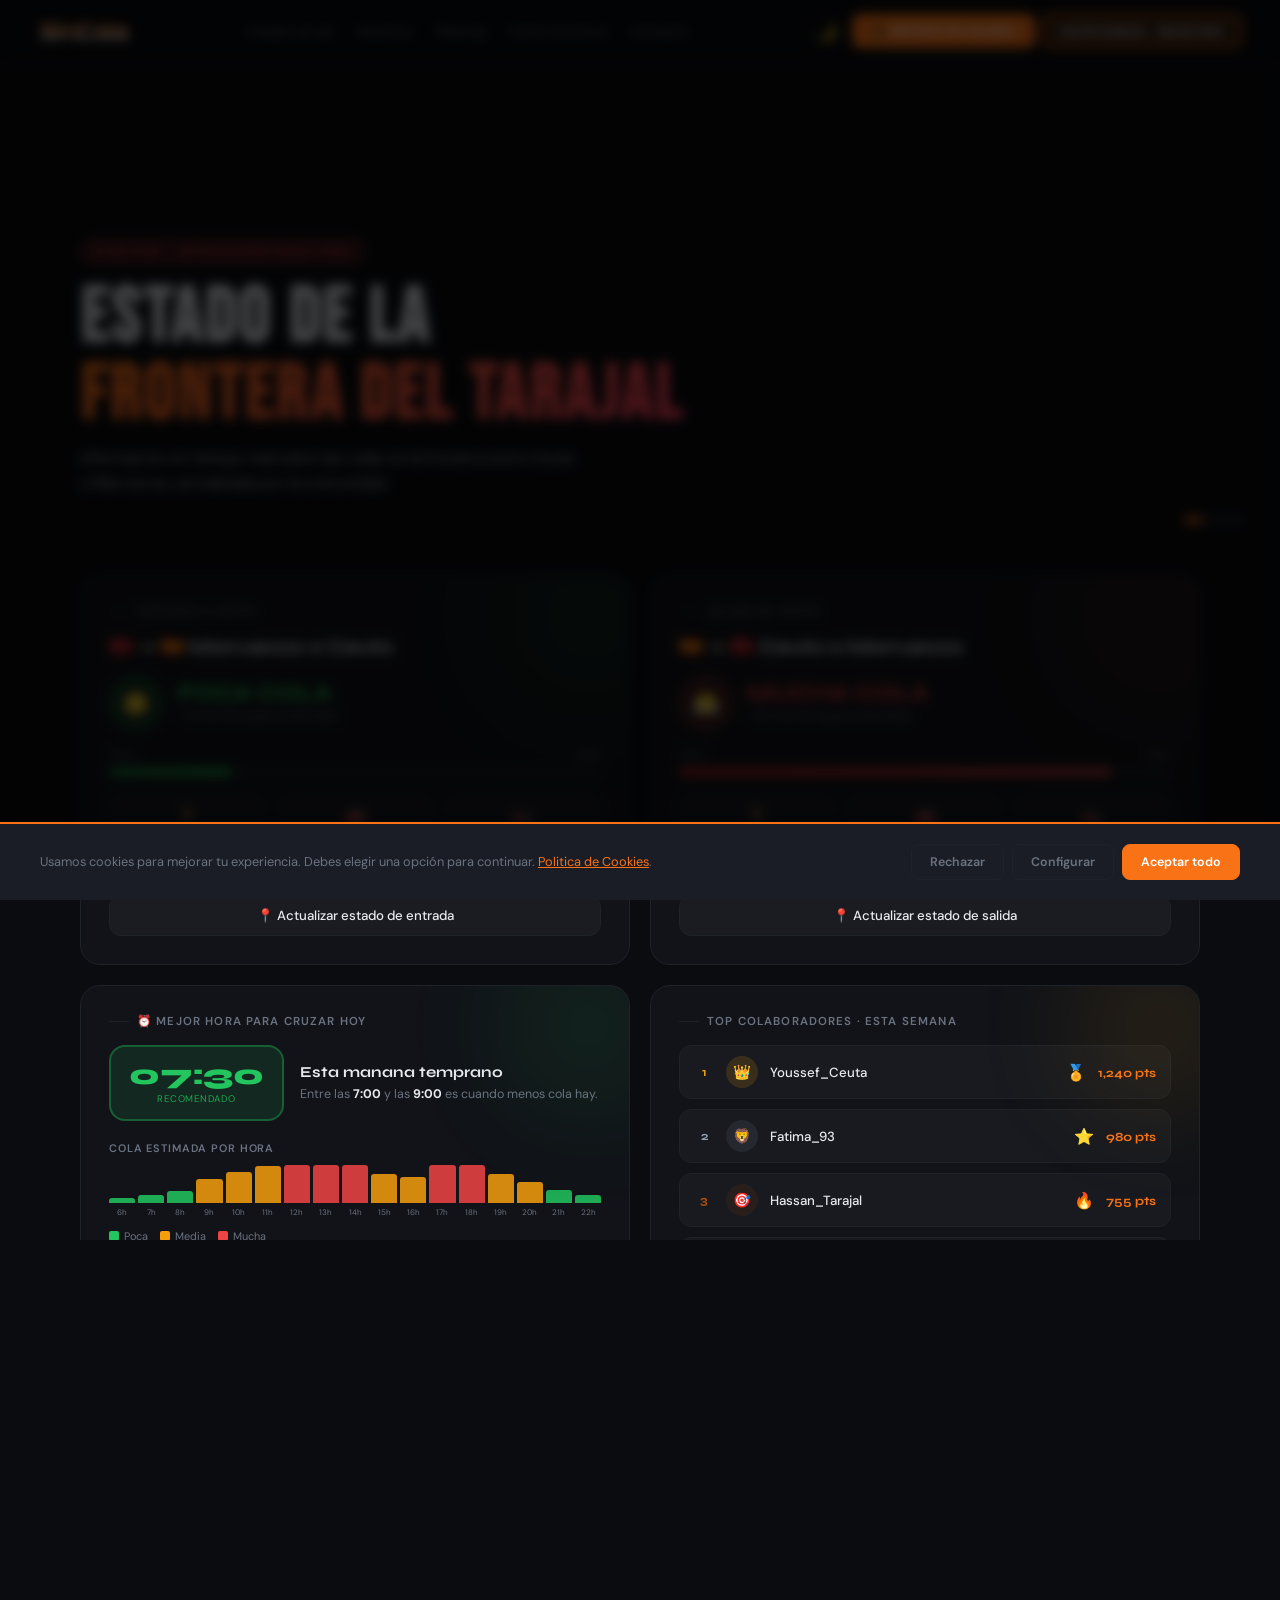
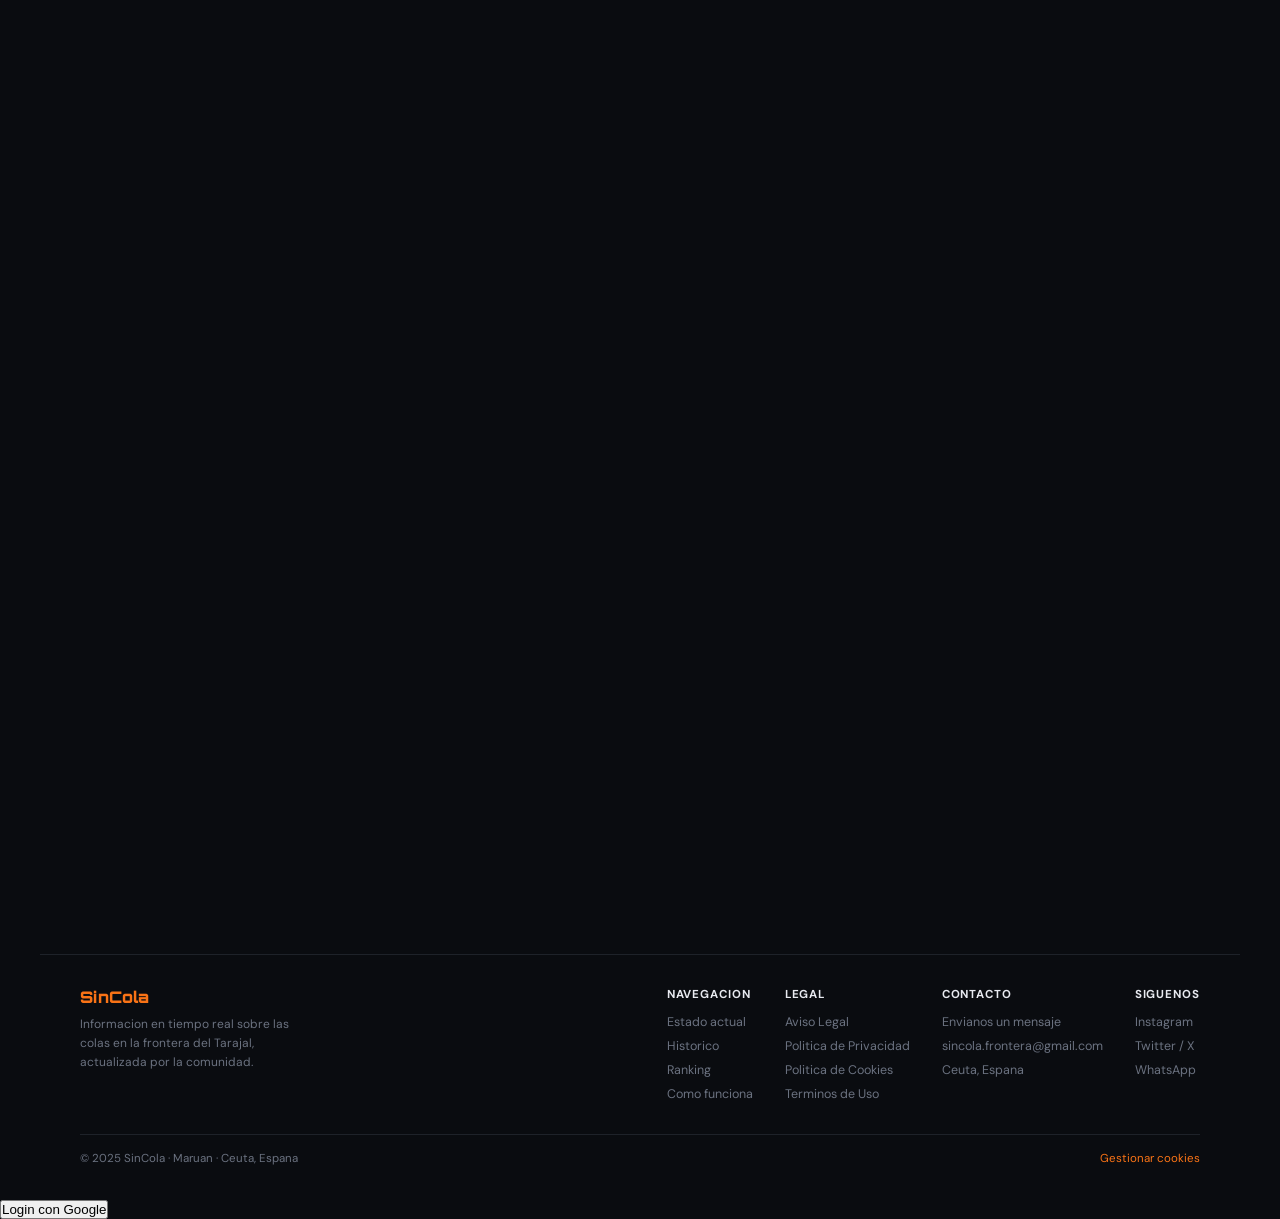
==== commit 3502a1be: "Update index.html" ====
--- a/index.html
+++ b/index.html
@@ -849,48 +849,40 @@
   setTimeout(()=>t.classList.remove('show'),3500);
 }
 </script>
-  <!-- FIREBASE LOGIN GOOGLE -->
+  <button onclick="loginGoogle()">
+  Login con Google
+</button>
+
 <script src="https://www.gstatic.com/firebasejs/10.12.0/firebase-app-compat.js"></script>
 <script src="https://www.gstatic.com/firebasejs/10.12.0/firebase-auth-compat.js"></script>
 
 <script>
-  // CONFIG FIREBASE
-  const firebaseConfig = {
-    apiKey: "AIzaSyBfpxXRX-8EGUypXWZALCZI6ntvloe849A",
-    authDomain: "sincola-3cf36.firebaseapp.com",
-    projectId: "sincola-3cf36",
-    storageBucket: "sincola-3cf36.appspot.com",
-    messagingSenderId: "1058044123494",
-    appId: "1:1058044123494:web:f5c45982cd174f422790a7",
-    measurementId: "G-6L0PZ8T89Z"
-  };
-
-  // INICIALIZAR FIREBASE
-  firebase.initializeApp(firebaseConfig);
-
-  // PROVIDER GOOGLE
-  const provider = new firebase.auth.GoogleAuthProvider();
-
-  // LOGIN CON REDIRECT
-  function login() {
-    firebase.auth().signInWithRedirect(provider);
+const firebaseConfig = {
+  apiKey: "AIzaSyBfpxXRX-8EGUypXWZALCZI6ntvloe849A",
+  authDomain: "sincola-3cf36.firebaseapp.com",
+  projectId: "sincola-3cf36",
+  storageBucket: "sincola-3cf36.appspot.com",
+  messagingSenderId: "1058044123494",
+  appId: "1:1058044123494:web:f5c45982cd174f422790a7",
+  measurementId: "G-6L0PZ8T89Z"
+};
+
+firebase.initializeApp(firebaseConfig);
+
+const provider = new firebase.auth.GoogleAuthProvider();
+
+function loginGoogle() {
+  firebase.auth().signInWithRedirect(provider);
+}
+
+firebase.auth().onAuthStateChanged((user) => {
+  if (user) {
+    alert("Bienvenido " + user.displayName);
+    console.log(user);
   }
-
-  // CUANDO VUELVE DE GOOGLE
-  firebase.auth().getRedirectResult()
-    .then((result) => {
-      if (result.user) {
-        console.log("Usuario:", result.user);
-        alert("Bienvenido " + result.user.displayName);
-      }
-    })
-    .catch((error) => {
-      console.log(error);
-      alert("Error login Google");
-    });
+});
 </script>
   
-<button onclick="login()">Login con Google</button>
-  
+</script>
 </body>
 </html>
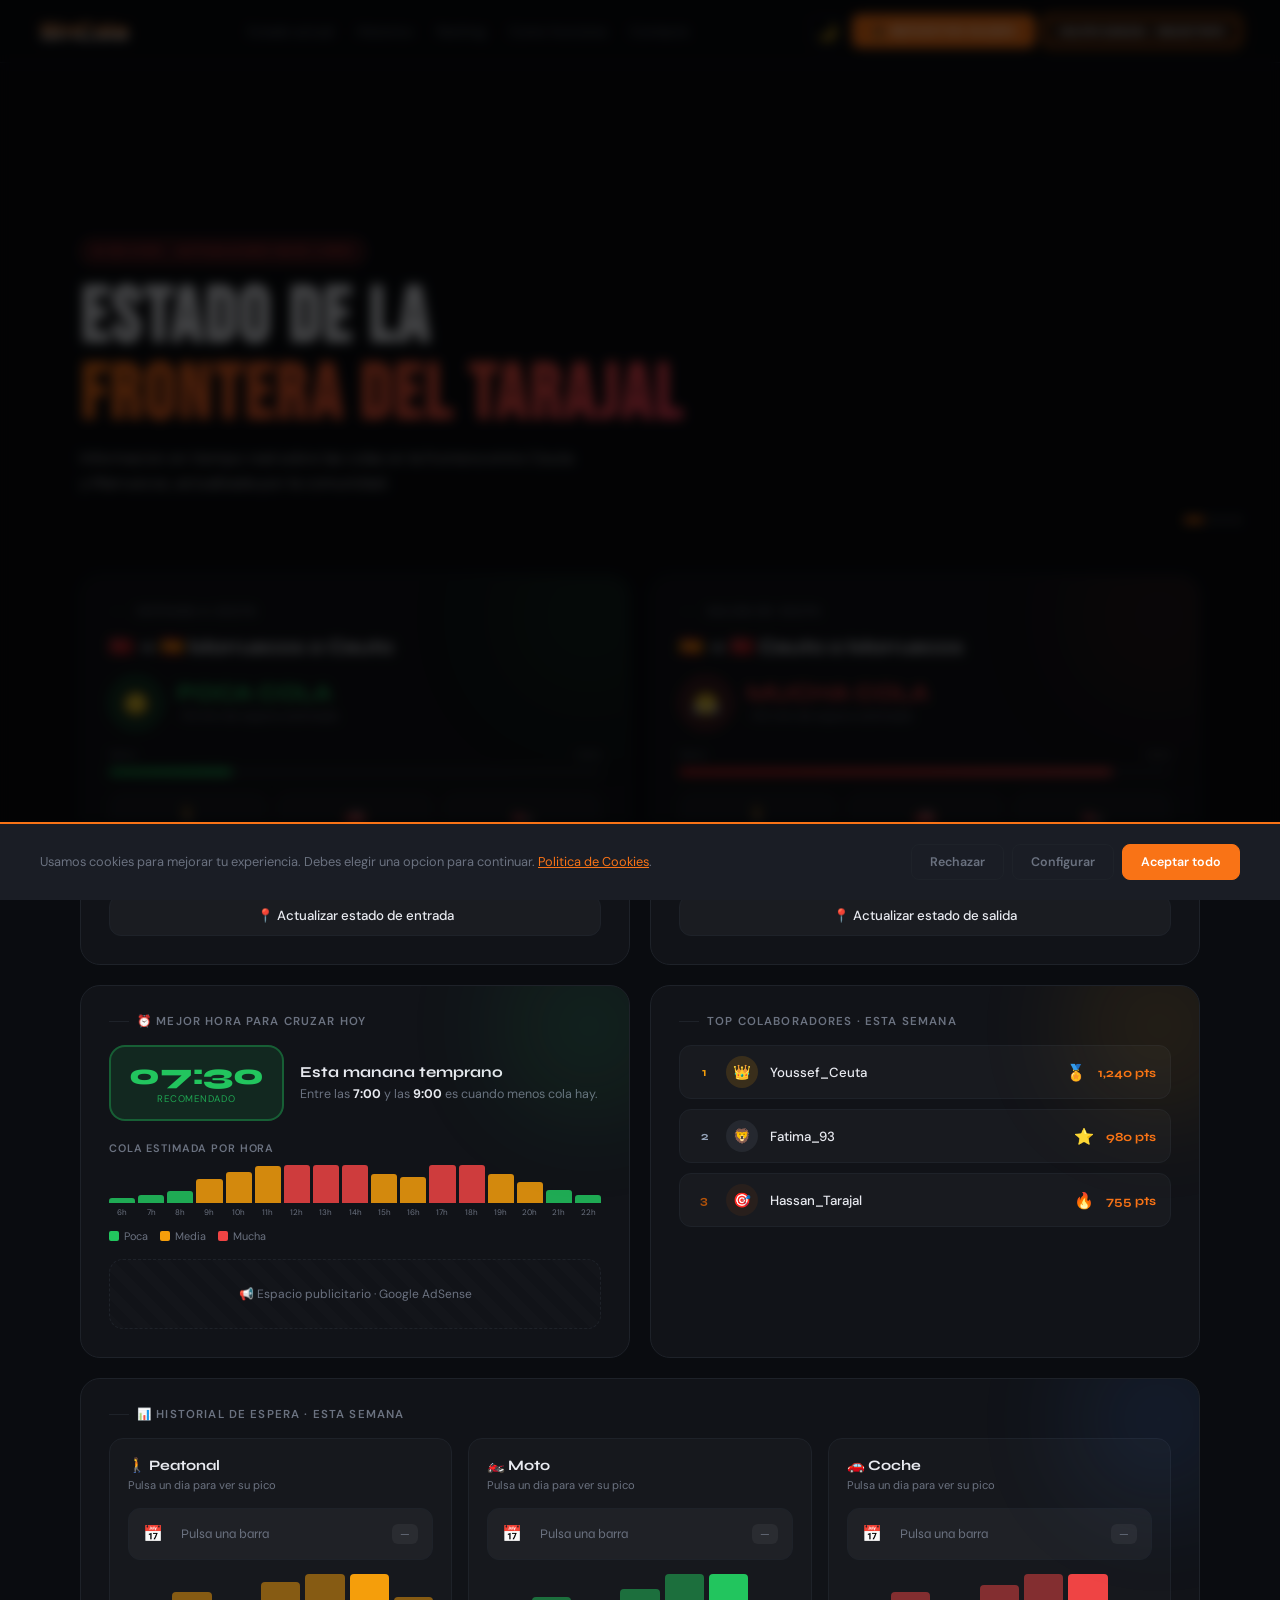
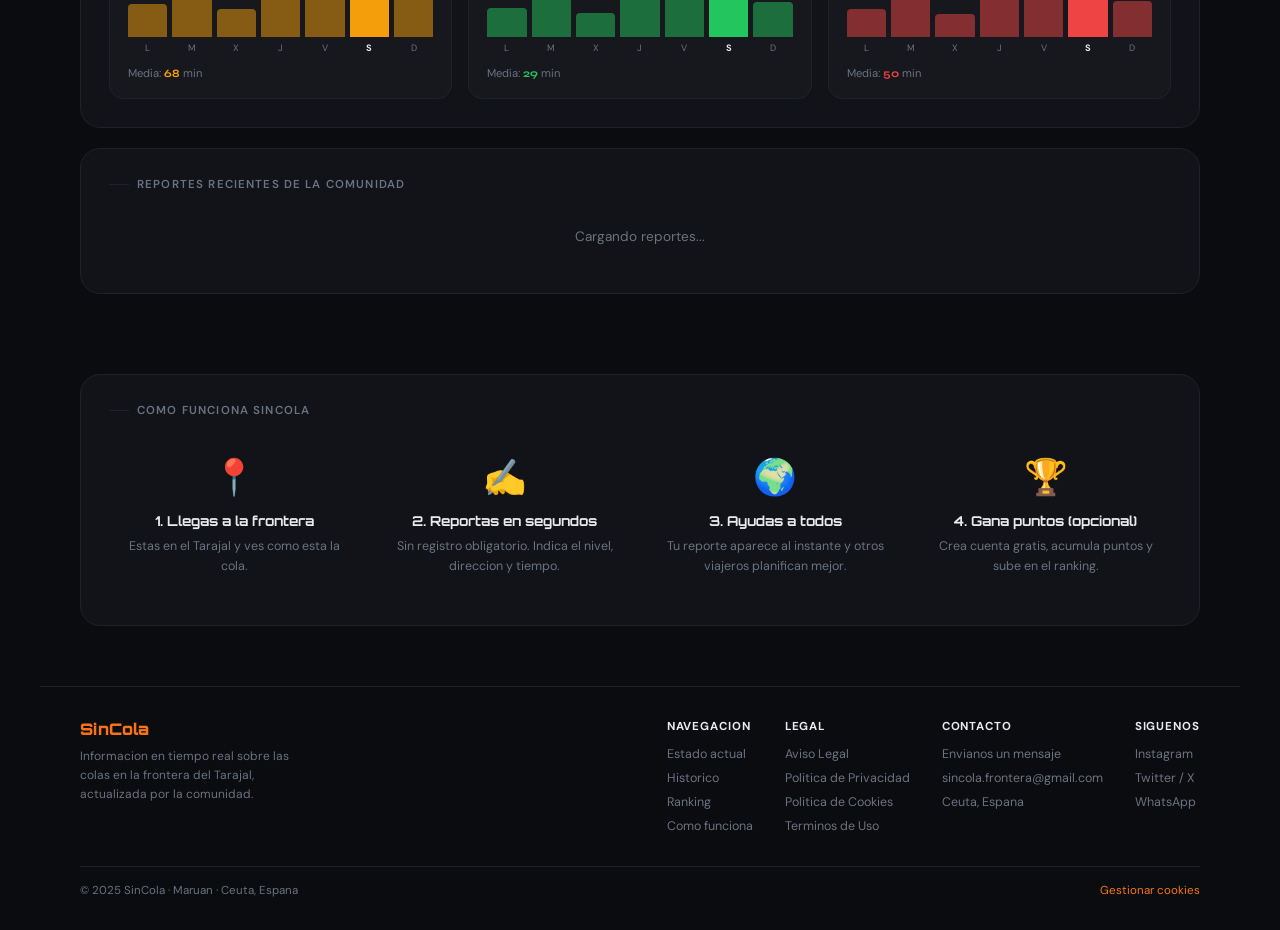
==== commit 22ffe06a: "Update index.html" ====
--- a/index.html
+++ b/index.html
@@ -6,15 +6,35 @@
 <title>SinCola — Estado en tiempo real de la frontera del Tarajal</title>
 <meta name="description" content="Consulta el estado de las colas en la frontera del Tarajal en tiempo real.">
 <meta name="robots" content="index, follow">
-<link rel="canonical" href="https://sincola.es">
+<link rel="canonical" href="https://sincolafrontera.github.io/sincola/">
 <meta property="og:title" content="SinCola — Estado en tiempo real de la frontera del Tarajal">
 <meta property="og:description" content="Consulta y reporta el estado de las colas en la frontera del Tarajal.">
-<meta property="og:url" content="https://sincola.es">
+<meta property="og:url" content="https://sincolafrontera.github.io/sincola/">
 <meta property="og:type" content="website">
 <link rel="icon" href="data:image/svg+xml,<svg xmlns='http://www.w3.org/2000/svg' viewBox='0 0 100 100'><rect width='100' height='100' rx='20' fill='%23f97316'/><text y='78' font-size='75' font-family='Arial' font-weight='bold' fill='white' x='18'>S</text></svg>">
 <link rel="preconnect" href="https://fonts.googleapis.com">
 <link rel="preconnect" href="https://fonts.gstatic.com" crossorigin>
 <link href="https://fonts.googleapis.com/css2?family=Bebas+Neue&family=Orbitron:wght@700;900&family=Syne:wght@400;600;700;800&family=DM+Sans:wght@300;400;500&display=swap" rel="stylesheet">
+
+<!-- FIREBASE -->
+<script src="https://www.gstatic.com/firebasejs/10.12.0/firebase-app-compat.js"></script>
+<script src="https://www.gstatic.com/firebasejs/10.12.0/firebase-auth-compat.js"></script>
+<script src="https://www.gstatic.com/firebasejs/10.12.0/firebase-firestore-compat.js"></script>
+<script>
+  const firebaseConfig = {
+    apiKey: "AIzaSyBfpxXRX-8EGUypXWZALCZI6ntvloe849A",
+    authDomain: "sincola-3cf36.firebaseapp.com",
+    projectId: "sincola-3cf36",
+    storageBucket: "sincola-3cf36.appspot.com",
+    messagingSenderId: "1058044123494",
+    appId: "1:1058044123494:web:f5c45982cd174f422790a7"
+  };
+  firebase.initializeApp(firebaseConfig);
+  const auth = firebase.auth();
+  const db = firebase.firestore();
+  const googleProvider = new firebase.auth.GoogleAuthProvider();
+</script>
+
 <style>
 :root{
   --bg:#0a0c10;--surface:#111318;--border:#1e2229;
@@ -28,8 +48,6 @@
 html{scroll-behavior:smooth;}
 body{background:var(--bg);color:var(--text);font-family:'DM Sans',sans-serif;min-height:100vh;overflow-x:hidden;transition:background .3s,color .3s;}
 body.locked{overflow:hidden;}
-
-/* ── NAV ── */
 nav{display:flex;align-items:center;justify-content:space-between;padding:14px 40px;border-bottom:1px solid var(--border);position:sticky;top:0;background:rgba(10,12,16,.95);backdrop-filter:blur(20px);z-index:100;gap:16px;transition:background .3s;}
 [data-theme="light"] nav{background:rgba(241,243,247,.95);}
 .logo{display:flex;align-items:center;gap:10px;flex-shrink:0;cursor:pointer;}
@@ -46,8 +64,6 @@
 .btn-theme{background:transparent;border:1px solid var(--border);color:var(--muted);width:34px;height:34px;border-radius:8px;cursor:pointer;font-size:1rem;display:flex;align-items:center;justify-content:center;transition:all .2s;}
 .btn-theme:hover{border-color:var(--accent);color:var(--accent);}
 .btn-login{background:rgba(249,115,22,.15);color:#fff;border:2px solid #f97316;padding:7px 14px;border-radius:8px;font-family:'Orbitron',sans-serif;font-size:.6rem;font-weight:700;cursor:pointer;letter-spacing:.04em;text-transform:uppercase;white-space:nowrap;outline:2px solid rgba(249,115,22,.35);outline-offset:3px;transition:all .2s;}
-
-/* ── COOKIE ── */
 .cookie-overlay{position:fixed;inset:0;background:rgba(0,0,0,.7);backdrop-filter:blur(6px);z-index:490;display:none;}
 .cookie-overlay.show{display:block;}
 .cookie-banner{position:fixed;bottom:0;left:0;right:0;background:#1a1d25;border-top:2px solid var(--accent);padding:20px 40px;z-index:510;display:flex;align-items:center;gap:20px;flex-wrap:wrap;transform:translateY(100%);transition:transform .4s;}
@@ -58,12 +74,8 @@
 .ck-btn{padding:9px 18px;border-radius:8px;font-family:'DM Sans',sans-serif;font-size:.78rem;font-weight:600;cursor:pointer;border:1px solid var(--border);background:transparent;color:var(--muted);transition:all .2s;white-space:nowrap;}
 .ck-btn:hover{border-color:var(--muted);color:var(--text);}
 .ck-btn.accept{background:var(--accent);border-color:var(--accent);color:#fff;}
-
-/* ── PAGES ── */
 .page{display:none;}
 .page.active{display:block;}
-
-/* ── HERO ── */
 .hero{position:relative;height:480px;overflow:hidden;}
 .slide{position:absolute;inset:0;background-size:cover;background-position:center;opacity:0;transition:opacity 1.4s ease-in-out;}
 .slide.active{opacity:1;}
@@ -81,8 +93,6 @@
 .slide-dots{position:absolute;bottom:20px;right:40px;display:flex;gap:6px;z-index:3;}
 .dot{width:6px;height:6px;border-radius:50%;background:rgba(255,255,255,.3);cursor:pointer;transition:all .3s;}
 .dot.active{background:var(--accent);width:20px;border-radius:3px;}
-
-/* ── GRID ── */
 .grid{max-width:1200px;margin:0 auto;padding:32px 40px 80px;display:grid;grid-template-columns:1fr 1fr;gap:20px;}
 .card{background:var(--surface);border:1px solid var(--border);border-radius:20px;padding:28px;position:relative;overflow:hidden;transition:border-color .3s,transform .2s;animation:fadeUp .5s ease both;}
 .card:hover{border-color:#2e3340;transform:translateY(-2px);}
@@ -91,8 +101,6 @@
 .glow.g{background:var(--green);}.glow.y{background:var(--yellow);}.glow.r{background:var(--red);}.glow.b{background:var(--blue);}
 .clabel{font-size:.72rem;font-weight:600;letter-spacing:.1em;text-transform:uppercase;color:var(--muted);margin-bottom:16px;display:flex;align-items:center;gap:8px;}
 .clabel::before{content:'';display:inline-block;width:20px;height:1px;background:var(--border);}
-
-/* status cards */
 .dir-title{font-family:'Syne',sans-serif;font-size:1.2rem;font-weight:700;margin-bottom:18px;}
 .srow{display:flex;align-items:center;gap:14px;margin-bottom:18px;}
 .scircle{width:54px;height:54px;border-radius:50%;display:flex;align-items:center;justify-content:center;font-size:1.3rem;flex-shrink:0;}
@@ -114,8 +122,6 @@
 .seg-val.g{color:var(--green);}.seg-val.y{color:var(--yellow);}.seg-val.r{color:var(--red);}
 .rep-btn{width:100%;margin-top:18px;padding:11px;border-radius:12px;border:1px solid var(--border);background:rgba(255,255,255,.04);color:var(--text);font-family:'DM Sans',sans-serif;font-size:.83rem;font-weight:500;cursor:pointer;display:flex;align-items:center;justify-content:center;gap:8px;transition:all .2s;}
 .rep-btn:hover{background:rgba(249,115,22,.1);border-color:rgba(249,115,22,.4);color:var(--accent);}
-
-/* best time */
 .bt-box{display:flex;align-items:center;gap:16px;margin-bottom:20px;}
 .bt-clock{background:rgba(34,197,94,.12);border:2px solid rgba(34,197,94,.35);border-radius:16px;padding:14px 18px;text-align:center;flex-shrink:0;}
 .bt-clock .t{font-family:'Syne',sans-serif;font-size:1.8rem;font-weight:800;color:var(--green);line-height:1;}
@@ -131,8 +137,6 @@
 .li{display:flex;align-items:center;gap:5px;font-size:.68rem;color:var(--muted);}
 .ld{width:10px;height:10px;border-radius:2px;}
 .ad-ph{background:repeating-linear-gradient(45deg,rgba(255,255,255,.01),rgba(255,255,255,.01) 10px,transparent 10px,transparent 20px);border:1px dashed var(--border);border-radius:14px;padding:18px;text-align:center;color:var(--muted);font-size:.75rem;display:flex;align-items:center;justify-content:center;gap:8px;min-height:70px;}
-
-/* charts */
 .charts-grid{display:grid;grid-template-columns:1fr 1fr 1fr;gap:16px;}
 .chart-box{background:rgba(255,255,255,.02);border:1px solid var(--border);border-radius:14px;padding:18px;}
 .chart-title{font-family:'Syne',sans-serif;font-size:.9rem;font-weight:700;margin-bottom:4px;}
@@ -150,8 +154,6 @@
 .peak-val{font-family:'Syne',sans-serif;font-size:1.3rem;font-weight:800;color:var(--muted);flex:1;}
 .peak-hora{font-size:.7rem;color:var(--muted);white-space:nowrap;background:rgba(255,255,255,.05);padding:3px 8px;border-radius:6px;}
 .peak-d.on .peak-hora{color:var(--accent);background:rgba(249,115,22,.1);}
-
-/* ranking */
 .rank-list{display:flex;flex-direction:column;gap:10px;margin-top:4px;}
 .rank-row{display:flex;align-items:center;gap:12px;padding:10px 14px;background:rgba(255,255,255,.03);border:1px solid var(--border);border-radius:12px;}
 .rn{font-family:'Syne',sans-serif;font-size:.75rem;font-weight:700;color:var(--muted);width:20px;text-align:center;}
@@ -159,8 +161,6 @@
 .rav{width:32px;height:32px;border-radius:50%;display:flex;align-items:center;justify-content:center;font-size:.9rem;flex-shrink:0;}
 .rname{flex:1;font-size:.83rem;font-weight:500;}
 .rpts{font-family:'Syne',sans-serif;font-size:.78rem;font-weight:700;color:var(--accent);}
-
-/* feed */
 .feed-list{display:flex;flex-direction:column;}
 .feed-item{display:flex;gap:14px;padding:13px 0;border-bottom:1px solid var(--border);}
 .feed-item:last-child{border-bottom:none;}
@@ -174,8 +174,6 @@
 .ftag.r{background:rgba(239,68,68,.15);color:var(--red);}
 .ftime{font-size:.68rem;color:var(--muted);margin-top:4px;}
 .fpts{font-family:'Syne',sans-serif;font-size:.7rem;font-weight:700;color:var(--accent);white-space:nowrap;margin-top:4px;}
-
-/* ── CONTACT PAGE ── */
 .contact-wrap{max-width:700px;margin:60px auto;padding:0 40px 80px;}
 .contact-wrap h2{font-family:'Bebas Neue',sans-serif;font-size:3rem;margin-bottom:8px;letter-spacing:.04em;}
 .contact-wrap h2 span{background:linear-gradient(135deg,var(--accent),#f43f5e);-webkit-background-clip:text;-webkit-text-fill-color:transparent;background-clip:text;}
@@ -197,8 +195,6 @@
 .cinfobox .ico{font-size:1.4rem;flex-shrink:0;}
 .cinfobox .lbl{font-size:.68rem;text-transform:uppercase;letter-spacing:.08em;color:var(--muted);margin-bottom:3px;}
 .cinfobox .val{font-size:.85rem;font-weight:600;}
-
-/* ── MODALS ── */
 .overlay{position:fixed;inset:0;background:rgba(0,0,0,.75);backdrop-filter:blur(8px);z-index:200;display:flex;align-items:center;justify-content:center;opacity:0;pointer-events:none;transition:opacity .3s;}
 .overlay.on{opacity:1;pointer-events:all;}
 #legalModal{z-index:520;}
@@ -210,14 +206,10 @@
 .mlbl{font-size:.72rem;font-weight:600;color:var(--muted);text-transform:uppercase;letter-spacing:.08em;margin-bottom:10px;}
 .closex{float:right;background:transparent;border:none;color:var(--muted);font-size:1.2rem;cursor:pointer;margin-top:-4px;}
 .closex:hover{color:var(--text);}
-
-/* report modal banner */
 .rep-banner{display:flex;align-items:center;justify-content:space-between;background:rgba(255,255,255,.04);border:1px solid var(--border);border-radius:12px;padding:10px 14px;margin-bottom:20px;font-size:.82rem;}
 .rep-banner .name{font-weight:600;color:var(--muted);}
 .rep-banner .name.logged{color:var(--green);}
 .rep-banner .enter-link{font-size:.72rem;color:var(--accent);text-decoration:underline;cursor:pointer;white-space:nowrap;}
-
-/* sel buttons */
 .sel-btn{flex:1;min-width:80px;padding:10px 8px;border-radius:10px;border:1px solid var(--border);background:transparent;color:var(--muted);font-family:'DM Sans',sans-serif;font-size:.82rem;cursor:pointer;transition:all .15s;text-align:center;}
 .sel-btn:hover,.sel-btn.on{border-color:var(--accent);color:var(--accent);background:rgba(249,115,22,.08);}
 .sel-btn.sg.on{border-color:var(--green);color:var(--green);background:rgba(34,197,94,.08);}
@@ -225,8 +217,6 @@
 .sel-btn.sr.on{border-color:var(--red);color:var(--red);background:rgba(239,68,68,.08);}
 .submit-btn{width:100%;padding:14px;border-radius:12px;border:none;background:var(--accent);color:#fff;font-family:'Orbitron',sans-serif;font-size:.85rem;font-weight:700;cursor:pointer;margin-top:8px;transition:opacity .2s;}
 .submit-btn:hover{opacity:.85;}
-
-/* login modal */
 .ltabs{display:flex;margin-bottom:20px;background:rgba(255,255,255,.04);border-radius:10px;padding:3px;}
 .ltab{flex:1;padding:9px;border:none;background:transparent;color:var(--muted);font-family:'DM Sans',sans-serif;font-size:.85rem;cursor:pointer;border-radius:8px;transition:all .2s;}
 .ltab.on{background:var(--surface);color:var(--text);font-weight:600;}
@@ -246,12 +236,8 @@
 .check-row{display:flex;align-items:flex-start;gap:10px;margin:12px 0;font-size:.78rem;color:var(--muted);line-height:1.5;}
 .check-row input{width:16px;height:16px;accent-color:var(--accent);flex-shrink:0;margin-top:2px;cursor:pointer;}
 .check-row a{color:var(--accent);cursor:pointer;}
-
-/* ── TOAST ── */
 .toast{position:fixed;bottom:30px;right:30px;background:var(--surface);border:1px solid rgba(249,115,22,.5);border-radius:14px;padding:14px 20px;display:flex;align-items:center;gap:12px;font-size:.85rem;z-index:700;transform:translateY(80px);opacity:0;transition:all .4s cubic-bezier(.34,1.56,.64,1);}
 .toast.show{transform:translateY(0);opacity:1;}
-
-/* ── FOOTER ── */
 footer{border-top:1px solid var(--border);padding:32px 40px;max-width:1200px;margin:0 auto;}
 .ft-top{display:flex;justify-content:space-between;align-items:flex-start;margin-bottom:24px;flex-wrap:wrap;gap:24px;}
 .ft-brand{display:flex;align-items:center;gap:10px;margin-bottom:8px;}
@@ -263,10 +249,10 @@
 .ft-col a{display:block;font-size:.78rem;color:var(--muted);text-decoration:none;margin-bottom:8px;cursor:pointer;transition:color .2s;}
 .ft-col a:hover{color:var(--accent);}
 .ft-bottom{border-top:1px solid var(--border);padding-top:16px;display:flex;justify-content:space-between;align-items:center;font-size:.72rem;color:var(--muted);flex-wrap:wrap;gap:8px;}
-
+/* feed tiempo real */
+#feedReal .feed-item{animation:fadeUp .3s ease both;}
 @keyframes fadeUp{from{opacity:0;transform:translateY(20px)}to{opacity:1;transform:translateY(0)}}
 @keyframes pulse{0%,100%{opacity:1;transform:scale(1)}50%{opacity:.5;transform:scale(.8)}}
-
 @media(max-width:768px){
   nav{padding:12px 16px;}
   .nav-links{display:none;}
@@ -285,10 +271,9 @@
 </head>
 <body>
 
-<!-- COOKIE -->
 <div class="cookie-overlay" id="cookieOverlay"></div>
 <div class="cookie-banner" id="cookieBanner">
-  <div class="cookie-text">Usamos cookies para mejorar tu experiencia. Debes elegir una opción para continuar. <a onclick="openLegal('cookies')">Politica de Cookies</a>.</div>
+  <div class="cookie-text">Usamos cookies para mejorar tu experiencia. Debes elegir una opcion para continuar. <a onclick="openLegal('cookies')">Politica de Cookies</a>.</div>
   <div class="cookie-buttons">
     <button class="ck-btn" onclick="acceptCookies()">Rechazar</button>
     <button class="ck-btn" onclick="openLegal('cookies')">Configurar</button>
@@ -296,7 +281,6 @@
   </div>
 </div>
 
-<!-- NAV -->
 <nav>
   <div class="logo" onclick="showPage('home')">
     <img src="https://res.cloudinary.com/dxfgrz6it/image/upload/f_auto,q_auto/SinCola.app_h8owfv" alt="SinCola" onerror="this.style.display='none'">
@@ -316,9 +300,7 @@
   </div>
 </nav>
 
-<!-- ═══ HOME PAGE ═══ -->
 <div class="page active" id="homePage">
-
   <div class="hero">
     <div class="slide s1 active"></div>
     <div class="slide s2"></div>
@@ -338,14 +320,13 @@
   </div>
 
   <div class="grid" id="estado" style="scroll-margin-top:80px;">
-
     <div class="card">
       <div class="glow g"></div>
       <div class="clabel">Entrada a Ceuta</div>
       <div class="dir-title">🇲🇦 → 🇪🇸 Marruecos a Ceuta</div>
-      <div class="srow"><div class="scircle g">😌</div><div><div class="slabel g">POCA COLA</div><div class="swait">~10 min de espera estimada</div></div></div>
+      <div class="srow"><div class="scircle g">😌</div><div><div class="slabel g" id="statusEntrada">POCA COLA</div><div class="swait" id="waitEntrada">~10 min de espera estimada</div></div></div>
       <div class="plabels"><span>Vacio</span><span>Lleno</span></div>
-      <div class="ptrack"><div class="pfill g"></div></div>
+      <div class="ptrack"><div class="pfill g" id="fillEntrada"></div></div>
       <div class="segs">
         <div class="seg"><div class="seg-icon">🚶</div><div class="seg-name">Peatonal</div><div class="seg-val g">Libre</div></div>
         <div class="seg"><div class="seg-icon">🚗</div><div class="seg-name">Coche</div><div class="seg-val g">15 min</div></div>
@@ -358,9 +339,9 @@
       <div class="glow r"></div>
       <div class="clabel">Salida de Ceuta</div>
       <div class="dir-title">🇪🇸 → 🇲🇦 Ceuta a Marruecos</div>
-      <div class="srow"><div class="scircle r">😤</div><div><div class="slabel r">MUCHA COLA</div><div class="swait">~55 min de espera estimada</div></div></div>
+      <div class="srow"><div class="scircle r">😤</div><div><div class="slabel r" id="statusSalida">MUCHA COLA</div><div class="swait" id="waitSalida">~55 min de espera estimada</div></div></div>
       <div class="plabels"><span>Vacio</span><span>Lleno</span></div>
-      <div class="ptrack"><div class="pfill r"></div></div>
+      <div class="ptrack"><div class="pfill r" id="fillSalida"></div></div>
       <div class="segs">
         <div class="seg"><div class="seg-icon">🚶</div><div class="seg-name">Peatonal</div><div class="seg-val r">+1h</div></div>
         <div class="seg"><div class="seg-icon">🚗</div><div class="seg-name">Coche</div><div class="seg-val y">40 min</div></div>
@@ -389,11 +370,10 @@
     <div class="card" id="ranking" style="scroll-margin-top:80px;">
       <div class="glow y"></div>
       <div class="clabel">Top colaboradores · Esta semana</div>
-      <div class="rank-list">
+      <div class="rank-list" id="rankingList">
         <div class="rank-row"><div class="rn gold">1</div><div class="rav" style="background:rgba(245,158,11,.15)">👑</div><div class="rname">Youssef_Ceuta</div><span>🏅</span><div class="rpts">1,240 pts</div></div>
         <div class="rank-row"><div class="rn silver">2</div><div class="rav" style="background:rgba(148,163,184,.1)">🦁</div><div class="rname">Fatima_93</div><span>⭐</span><div class="rpts">980 pts</div></div>
         <div class="rank-row"><div class="rn bronze">3</div><div class="rav" style="background:rgba(180,83,9,.1)">🎯</div><div class="rname">Hassan_Tarajal</div><span>🔥</span><div class="rpts">755 pts</div></div>
-        <div class="rank-row"><div class="rn">4</div><div class="rav" style="background:rgba(255,255,255,.04)">🌟</div><div class="rname">Aicha_2024</div><span></span><div class="rpts">610 pts</div></div>
       </div>
     </div>
 
@@ -422,16 +402,13 @@
       </div>
     </div>
 
+    <!-- FEED REAL DE FIREBASE -->
     <div class="card full">
       <div class="clabel">Reportes recientes de la comunidad</div>
-      <div class="feed-list">
-        <div class="feed-item"><div class="fav">👤</div><div class="fbody"><div class="fuser">Youssef_Ceuta</div><div class="fmsg">Cola muy larga en peatonal salida.<span class="ftag r">Mucha cola</span></div><div class="ftime">Hace 3 min · Salida · Peatonal · 1h 10min</div></div><div class="fpts">+10 pts</div></div>
-        <div class="feed-item"><div class="fav">🦁</div><div class="fbody"><div class="fuser">Fatima_93</div><div class="fmsg">Entrada en coche bastante fluida.<span class="ftag g">Poca cola</span></div><div class="ftime">Hace 8 min · Entrada · Coche · 15min</div></div><div class="fpts">+10 pts</div></div>
-        <div class="feed-item"><div class="fav">🎯</div><div class="fbody"><div class="fuser">Hassan_Tarajal</div><div class="fmsg">Motos pasando sin problema.<span class="ftag y">Cola media</span></div><div class="ftime">Hace 15 min · Salida · Moto · 25min</div></div><div class="fpts">+10 pts</div></div>
-        <div class="feed-item"><div class="fav">🌟</div><div class="fbody"><div class="fuser">Aicha_2024</div><div class="fmsg">Peatonal entrada libre, 5 min.<span class="ftag g">Poca cola</span></div><div class="ftime">Hace 22 min · Entrada · Peatonal · 5min</div></div><div class="fpts">+10 pts</div></div>
-      </div>
-    </div>
-
+      <div class="feed-list" id="feedReal">
+        <div style="text-align:center;padding:20px;color:var(--muted);font-size:.85rem;">Cargando reportes...</div>
+      </div>
+    </div>
   </div>
 
   <section id="como-funciona" style="max-width:1200px;margin:0 auto;padding:0 40px 60px;scroll-margin-top:80px;">
@@ -445,10 +422,8 @@
       </div>
     </div>
   </section>
-
-</div><!-- /home -->
-
-<!-- ═══ CONTACT PAGE ═══ -->
+</div>
+
 <div class="page" id="contactPage">
   <div class="contact-wrap">
     <h2>Ponte en <span>Contacto</span></h2>
@@ -471,9 +446,8 @@
       <div class="cinfobox"><div class="ico">📍</div><div><div class="lbl">Ubicacion</div><div class="val">Ceuta, Espana</div></div></div>
     </div>
   </div>
-</div><!-- /contact -->
-
-<!-- FOOTER -->
+</div>
+
 <footer>
   <div class="ft-top">
     <div>
@@ -518,87 +492,49 @@
   </div>
 </footer>
 
-<!-- ═══ LOGIN MODAL ═══ -->
+<!-- LOGIN MODAL -->
 <div class="overlay" id="loginModal">
   <div class="modal">
     <button class="closex" onclick="closeLogin()">✕</button>
     <div class="mtitle">Acceder a SinCola</div>
     <div class="msub">Con cuenta acumulas puntos y apareces en el ranking</div>
-    <button class="social-btn sbg" onclick="doSocialLogin('Google')">
+    <button class="social-btn sbg" onclick="loginGoogle()">
       <svg width="20" height="20" viewBox="0 0 48 48"><path fill="#EA4335" d="M24 9.5c3.54 0 6.71 1.22 9.21 3.6l6.85-6.85C35.9 2.38 30.47 0 24 0S6.51 5.38 2.56 13.22l7.98 6.19C12.43 13.72 17.74 9.5 24 9.5z"/><path fill="#4285F4" d="M46.98 24.55c0-1.57-.15-3.09-.38-4.55H24v9.02h12.94c-.58 2.96-2.26 5.48-4.78 7.18l7.73 6c4.51-4.18 7.09-10.36 7.09-17.65z"/><path fill="#FBBC05" d="M10.53 28.59c-.48-1.45-.76-2.99-.76-4.59s.27-3.14.76-4.59l-7.98-6.19C.92 16.46 0 20.12 0 24c0 3.88.92 7.54 2.56 10.78l7.97-6.19z"/><path fill="#34A853" d="M24 48c6.48 0 11.93-2.13 15.89-5.81l-7.73-6c-2.15 1.45-4.92 2.3-8.16 2.3-6.26 0-11.57-4.22-13.47-9.91l-7.98 6.19C6.51 42.62 14.62 48 24 48z"/></svg>
       Continuar con Google
     </button>
-    <button class="social-btn sbf" onclick="doSocialLogin('Facebook')">
-      <svg width="20" height="20" viewBox="0 0 24 24" fill="#fff"><path d="M24 12.073C24 5.405 18.627 0 12 0S0 5.405 0 12.073C0 18.1 4.388 23.094 10.125 24v-8.437H7.078v-3.49h3.047V9.41c0-3.025 1.792-4.697 4.533-4.697 1.312 0 2.686.236 2.686.236v2.97h-1.513c-1.491 0-1.956.93-1.956 1.886v2.267h3.328l-.532 3.49h-2.796V24C19.612 23.094 24 18.1 24 12.073z"/></svg>
-      Continuar con Facebook
-    </button>
-    <div style="font-size:.68rem;color:var(--muted);margin-bottom:4px;line-height:1.5;">Al continuar, Google o Facebook pueden tratar tus datos segun sus politicas.</div>
-    <div class="divider"><div class="div-line"></div><span class="div-txt">o con email</span><div class="div-line"></div></div>
-    <div class="ltabs">
-      <button class="ltab on" id="tabL" onclick="switchTab('login')">Iniciar sesion</button>
-      <button class="ltab" id="tabR" onclick="switchTab('register')">Crear cuenta</button>
-    </div>
-    <div id="loginForm">
-      <div class="mlbl">Usuario o email</div>
-      <input class="linput" id="loginUser" type="text" placeholder="tu_nombre o correo@email.com">
-      <div class="mlbl">Contrasena</div>
-      <input class="linput" id="loginPass" type="password" placeholder="••••••••">
-      <button class="lbtn" onclick="doLogin()">Entrar</button>
-      <button class="anon-btn" onclick="doAnon()">Continuar sin cuenta (anonimo)</button>
-    </div>
-    <div id="registerForm" style="display:none">
-      <div class="mlbl">Nombre de usuario</div>
-      <input class="linput" id="regUser" type="text" placeholder="Ej: Youssef_Ceuta" maxlength="30">
-      <div class="mlbl">Email</div>
-      <input class="linput" id="regEmail" type="email" placeholder="correo@email.com">
-      <div class="mlbl">Contrasena</div>
-      <input class="linput" id="regPass" type="password" placeholder="Minimo 8 caracteres">
-      <div class="check-row">
-        <input type="checkbox" id="checkTerms">
-        <label for="checkTerms">Acepto la <a onclick="openLegal('privacidad')">Politica de Privacidad</a> y los <a onclick="openLegal('terminos')">Terminos de Uso</a> <span style="color:var(--red)">*</span></label>
-      </div>
-      <div class="check-row">
-        <input type="checkbox" id="checkPromo">
-        <label for="checkPromo">Quiero recibir novedades de SinCola por email (opcional)</label>
-      </div>
-      <button class="lbtn" onclick="doRegister()">Crear cuenta</button>
-      <button class="anon-btn" onclick="doAnon()">Continuar sin cuenta (anonimo)</button>
-    </div>
+    <div style="font-size:.68rem;color:var(--muted);margin-bottom:4px;line-height:1.5;">Al continuar, Google puede tratar tus datos segun sus politicas.</div>
+    <div class="divider"><div class="div-line"></div><span class="div-txt">o anonimo</span><div class="div-line"></div></div>
+    <button class="anon-btn" onclick="doAnon()">👻 Continuar sin cuenta (anonimo)</button>
   </div>
 </div>
 
-<!-- ═══ REPORT MODAL ═══ -->
+<!-- REPORT MODAL -->
 <div class="overlay" id="reportModal">
   <div class="modal">
     <button class="closex" onclick="closeReport()">✕</button>
     <div class="mtitle">Reportar estado</div>
     <div class="msub">Tu reporte ayuda a la comunidad y te da <strong style="color:var(--accent)">+10 puntos</strong></div>
-
     <div class="rep-banner">
       <span class="name" id="repName">👤 Anonimo</span>
       <span class="enter-link" onclick="closeReport();openLogin()">Entrar para ganar puntos →</span>
     </div>
-
     <div class="mlbl">Direccion?</div>
     <div style="display:flex;gap:8px;margin-bottom:20px;">
       <button class="sel-btn on" onclick="selBtn(this,'d')">🇲🇦→🇪🇸 Entrando</button>
       <button class="sel-btn" onclick="selBtn(this,'d')">🇪🇸→🇲🇦 Saliendo</button>
     </div>
-
     <div class="mlbl">Tipo de paso?</div>
     <div style="display:flex;gap:8px;margin-bottom:20px;">
       <button class="sel-btn on" onclick="selBtn(this,'t')">🚶 Peatonal</button>
       <button class="sel-btn" onclick="selBtn(this,'t')">🚗 Coche</button>
       <button class="sel-btn" onclick="selBtn(this,'t')">🏍️ Moto</button>
     </div>
-
     <div class="mlbl">Como esta la cola?</div>
     <div style="display:flex;gap:8px;margin-bottom:20px;">
       <button class="sel-btn sg" onclick="selBtn(this,'l')">😌 Poca</button>
       <button class="sel-btn sy on" onclick="selBtn(this,'l')">😐 Media</button>
       <button class="sel-btn sr" onclick="selBtn(this,'l')">😤 Mucha</button>
     </div>
-
     <div class="mlbl">Donde esta la cola?</div>
     <div style="display:grid;grid-template-columns:1fr 1fr;gap:8px;margin-bottom:20px;">
       <button class="sel-btn" onclick="selBtn(this,'p')" style="display:flex;flex-direction:column;align-items:center;gap:4px;padding:12px 8px;"><span style="font-size:1.2rem">🇲🇦</span><span style="font-size:.78rem;font-weight:600">Policia marroqui</span><span style="font-size:.65rem;color:var(--muted)">Cola larga</span></button>
@@ -606,7 +542,6 @@
       <button class="sel-btn" onclick="selBtn(this,'p')" style="display:flex;flex-direction:column;align-items:center;gap:4px;padding:12px 8px;"><span style="font-size:1.2rem">🇲🇦🇪🇸</span><span style="font-size:.78rem;font-weight:600">Las dos</span><span style="font-size:.65rem;color:var(--muted)">Ambos lados</span></button>
       <button class="sel-btn" onclick="selBtn(this,'p')" style="display:flex;flex-direction:column;align-items:center;gap:4px;padding:12px 8px;"><span style="font-size:1.2rem">✅</span><span style="font-size:.78rem;font-weight:600">Ninguna</span><span style="font-size:.65rem;color:var(--muted)">Todo fluido</span></button>
     </div>
-
     <div class="mlbl">Cuanto tiempo llevas esperando? <span style="color:var(--muted);font-weight:400;text-transform:none;letter-spacing:0">(opcional)</span></div>
     <div style="display:flex;gap:10px;margin-bottom:24px;align-items:center;">
       <div style="flex:1;position:relative;">
@@ -619,12 +554,11 @@
         <span style="position:absolute;right:12px;top:50%;transform:translateY(-50%);color:var(--muted);font-size:.75rem;pointer-events:none;">min</span>
       </div>
     </div>
-
     <button class="submit-btn" onclick="submitReport()">Enviar reporte · +10 pts 🎯</button>
   </div>
 </div>
 
-<!-- ═══ LEGAL MODAL ═══ -->
+<!-- LEGAL MODAL -->
 <div class="overlay" id="legalModal">
   <div class="modal wide">
     <button class="closex" onclick="closeLegal()">✕</button>
@@ -679,8 +613,8 @@
 setInterval(()=>goSlide((cs+1)%slides.length), 4500);
 
 // ── TIMER ──
-let min=3;
-setInterval(()=>{ min++; document.getElementById('lastUpdate').textContent='Actualizado hace '+min+' min'; }, 60000);
+let minAgo=3;
+setInterval(()=>{ minAgo++; document.getElementById('lastUpdate').textContent='Actualizado hace '+minAgo+' min'; }, 60000);
 
 // ── CHARTS ──
 const hrs=[
@@ -740,32 +674,137 @@
   });
 },300);
 
+// ══════════════════════════════════════
+// FIREBASE AUTH REAL
+// ══════════════════════════════════════
+let currentUser = null;
+
+// Login con Google (POPUP - funciona en GitHub Pages)
+function loginGoogle(){
+  auth.signInWithPopup(googleProvider)
+    .then((result)=>{
+      closeLogin();
+      toast('Bienvenido ' + result.user.displayName + '! 🎉', 'Ya puedes ganar puntos');
+    })
+    .catch((error)=>{
+      console.error('Error login Google:', error.code, error.message);
+      toast('Error al iniciar sesion', error.message);
+    });
+}
+
+// Escuchar cambios de sesion en tiempo real
+auth.onAuthStateChanged((user)=>{
+  currentUser = user;
+  const nb = document.getElementById('loginNavBtn');
+  if(user){
+    nb.textContent = user.displayName || user.email;
+    nb.style.background = 'rgba(34,197,94,.15)';
+    nb.style.borderColor = '#22c55e';
+    nb.style.outlineColor = 'rgba(34,197,94,.35)';
+    updateRepBanner();
+  } else {
+    nb.textContent = 'Iniciar sesion · Registrar';
+    nb.style.background = 'rgba(249,115,22,.15)';
+    nb.style.borderColor = '#f97316';
+    nb.style.outlineColor = 'rgba(249,115,22,.35)';
+    updateRepBanner();
+  }
+});
+
+function logoutUser(){
+  auth.signOut().then(()=>{
+    toast('Sesion cerrada', 'Hasta pronto!');
+  });
+}
+
+// ══════════════════════════════════════
+// FIRESTORE - REPORTES REALES
+// ══════════════════════════════════════
+
+// Escuchar reportes en tiempo real
+db.collection('reportes')
+  .orderBy('timestamp', 'desc')
+  .limit(10)
+  .onSnapshot((snapshot)=>{
+    const feed = document.getElementById('feedReal');
+    if(snapshot.empty){
+      feed.innerHTML = '<div style="text-align:center;padding:20px;color:var(--muted);font-size:.85rem;">Aun no hay reportes. Se el primero!</div>';
+      return;
+    }
+    feed.innerHTML = '';
+    snapshot.forEach((doc)=>{
+      const d = doc.data();
+      const hace = tiempoDesde(d.timestamp);
+      const tagClass = d.nivel === 'Poca' ? 'g' : d.nivel === 'Media' ? 'y' : 'r';
+      const emoji = d.nivel === 'Poca' ? '😌' : d.nivel === 'Media' ? '😐' : '😤';
+      feed.innerHTML += `
+        <div class="feed-item">
+          <div class="fav">${emoji}</div>
+          <div class="fbody">
+            <div class="fuser">${d.usuario || 'Anonimo'}</div>
+            <div class="fmsg">${d.direccion} · ${d.tipo}<span class="ftag ${tagClass}">${d.nivel} cola</span></div>
+            <div class="ftime">${hace} · ${d.policia || ''} ${d.horas ? '· '+d.horas+'h '+d.minutos+'min espera' : ''}</div>
+          </div>
+          <div class="fpts">${d.puntos ? '+'+d.puntos+' pts' : ''}</div>
+        </div>`;
+    });
+    minAgo = 0;
+    document.getElementById('lastUpdate').textContent = 'Actualizado ahora mismo';
+  }, (error)=>{
+    console.error('Error cargando reportes:', error);
+  });
+
+function tiempoDesde(timestamp){
+  if(!timestamp) return 'Ahora';
+  const ahora = new Date();
+  const fecha = timestamp.toDate ? timestamp.toDate() : new Date(timestamp);
+  const diff = Math.floor((ahora - fecha) / 60000);
+  if(diff < 1) return 'Ahora mismo';
+  if(diff < 60) return 'Hace '+diff+' min';
+  return 'Hace '+Math.floor(diff/60)+'h';
+}
+
+// Guardar reporte en Firestore
+async function guardarReporte(datos){
+  try{
+    await db.collection('reportes').add({
+      ...datos,
+      usuario: currentUser ? (currentUser.displayName || currentUser.email) : 'Anonimo',
+      userId: currentUser ? currentUser.uid : null,
+      timestamp: firebase.firestore.FieldValue.serverTimestamp(),
+      puntos: currentUser ? 10 : 0
+    });
+    // Si hay usuario, sumarle puntos
+    if(currentUser){
+      const userRef = db.collection('usuarios').doc(currentUser.uid);
+      await userRef.set({
+        nombre: currentUser.displayName,
+        email: currentUser.email,
+        puntos: firebase.firestore.FieldValue.increment(10)
+      }, {merge: true});
+    }
+  } catch(e){
+    console.error('Error guardando reporte:', e);
+  }
+}
+
 // ── USER ──
 const adj=['Rapido','Viajero','Curioso','Tranquilo','Veloz','Libre'];
 const nou=['Tarajal','Ceuta','Frontera','Paso','Camino'];
 function rndName(){ return adj[Math.floor(Math.random()*adj.length)]+'_'+nou[Math.floor(Math.random()*nou.length)]+'_'+Math.floor(Math.random()*900+100); }
-let user={name:null,logged:false};
-
-function updateNavUser(){
-  const nb=document.getElementById('loginNavBtn');
-  if(user.logged){
-    nb.textContent=user.name;
-    nb.style.background='rgba(34,197,94,.15)';
-    nb.style.borderColor='#22c55e';
-    nb.style.outlineColor='rgba(34,197,94,.35)';
-  }
-}
+let anonUser = null;
+
 function updateRepBanner(){
-  const el=document.getElementById('repName');
-  const link=document.querySelector('.rep-banner .enter-link');
-  if(user.logged){
-    el.textContent='✅ '+user.name;
-    el.className='name logged';
-    link.style.display='none';
+  const el = document.getElementById('repName');
+  const link = document.querySelector('.rep-banner .enter-link');
+  if(currentUser){
+    el.textContent = '✅ ' + (currentUser.displayName || currentUser.email);
+    el.className = 'name logged';
+    if(link) link.style.display = 'none';
   } else {
-    el.textContent='👤 Anonimo';
-    el.className='name';
-    link.style.display='inline';
+    el.textContent = '👤 Anonimo';
+    el.className = 'name';
+    if(link) link.style.display = 'inline';
   }
 }
 
@@ -774,20 +813,11 @@
 function closeLogin(){ document.getElementById('loginModal').classList.remove('on'); }
 document.getElementById('loginModal').addEventListener('click',e=>{ if(e.target===document.getElementById('loginModal')) closeLogin(); });
 
-function switchTab(t){
-  document.getElementById('loginForm').style.display=t==='login'?'block':'none';
-  document.getElementById('registerForm').style.display=t==='register'?'block':'none';
-  document.getElementById('tabL').classList.toggle('on',t==='login');
-  document.getElementById('tabR').classList.toggle('on',t==='register');
-}
-function doSocialLogin(p){ user={name:p+'_'+Math.floor(Math.random()*900+100),logged:true}; closeLogin(); updateNavUser(); }
-function doLogin(){ const u=document.getElementById('loginUser').value.trim()||rndName(); user={name:u,logged:true}; closeLogin(); updateNavUser(); }
-function doRegister(){
-  if(!document.getElementById('checkTerms').checked){ toast('Faltan datos','Acepta los terminos para registrarte'); return; }
-  const u=document.getElementById('regUser').value.trim()||rndName();
-  user={name:u,logged:true}; closeLogin(); updateNavUser();
-}
-function doAnon(){ user={name:rndName(),logged:false}; closeLogin(); openReport(); }
+function doAnon(){
+  anonUser = rndName();
+  closeLogin();
+  openReport();
+}
 
 // ── REPORT MODAL ──
 function openReport(){ document.getElementById('reportModal').classList.add('on'); updateRepBanner(); }
@@ -799,14 +829,29 @@
 document.getElementById('reportModal').addEventListener('click',e=>{ if(e.target===document.getElementById('reportModal')) closeReport(); });
 
 function selBtn(btn,g){ btn.parentElement.querySelectorAll('.sel-btn').forEach(b=>b.classList.remove('on')); btn.classList.add('on'); }
-function submitReport(){ closeReport(); toast('Reporte enviado! 🎉', user.logged?'Has ganado +10 puntos':'Reportado como anonimo'); }
+
+function submitReport(){
+  const dir = document.querySelector('#reportModal [onclick*="\'d\'"].on')?.textContent || 'No indicado';
+  const tipo = document.querySelector('#reportModal [onclick*="\'t\'"].on')?.textContent || 'No indicado';
+  const nivel = document.querySelector('#reportModal [onclick*="\'l\'"].on')?.textContent || 'Media';
+  const policia = document.querySelector('#reportModal [onclick*="\'p\'"].on span:nth-child(2)')?.textContent || '';
+  const horas = document.getElementById('hInput').value || '0';
+  const minutos = document.getElementById('mInput').value || '0';
+
+  const nivelTexto = nivel.includes('Poca') ? 'Poca' : nivel.includes('Mucha') ? 'Mucha' : 'Media';
+
+  guardarReporte({ direccion: dir.trim(), tipo: tipo.trim(), nivel: nivelTexto, policia, horas, minutos });
+
+  closeReport();
+  toast('Reporte enviado! 🎉', currentUser ? 'Has ganado +10 puntos' : 'Reportado como anonimo');
+}
 
 // ── LEGAL ──
 function openLegal(t){
   const c={
     aviso:'<div class="mtitle">Aviso Legal</div><div style="font-size:.82rem;color:var(--muted);line-height:1.8;margin-top:12px;"><p style="margin-bottom:12px;"><strong style="color:var(--text)">Titular:</strong><br>SinCola · Maruan<br>Direccion: Ceuta, Espana<br>Email: sincola.frontera@gmail.com</p><p style="margin-bottom:12px;"><strong style="color:var(--text)">Objeto:</strong><br>SinCola es una plataforma informativa comunitaria que muestra reportes voluntarios sobre colas en el Tarajal.</p><p style="margin-bottom:12px;"><strong style="color:var(--text)">Responsabilidad:</strong><br>SinCola no se responsabiliza de decisiones tomadas en base a la informacion publicada. Queda prohibido el uso de bots.</p><p><strong style="color:var(--text)">Legislacion:</strong><br>Este sitio se rige por la legislacion espanola vigente.</p></div>',
     privacidad:'<div class="mtitle">Politica de Privacidad</div><div style="font-size:.82rem;color:var(--muted);line-height:1.8;margin-top:12px;"><p style="margin-bottom:12px;"><strong style="color:var(--text)">Responsable:</strong><br>Maruan · sincola.frontera@gmail.com</p><p style="margin-bottom:12px;"><strong style="color:var(--text)">Datos que recogemos:</strong><br>Email y nombre al registrarte, login social, reportes enviados, IP anonimizada, cookies.</p><p style="margin-bottom:12px;"><strong style="color:var(--text)">Finalidad:</strong><br>Gestionar cuenta y publicar reportes. No vendemos datos.</p><p style="margin-bottom:12px;"><strong style="color:var(--text)">Base legal:</strong><br>Consentimiento (Art. 6.1.a RGPD).</p><p><strong style="color:var(--text)">Derechos:</strong><br>Acceso, rectificacion, supresion. Email: sincola.frontera@gmail.com</p></div>',
-    cookies:'<div class="mtitle">Configurar Cookies</div><div style="font-size:.82rem;color:var(--muted);line-height:1.8;margin-top:12px;"><p style="margin-bottom:12px;"><strong style="color:var(--text)">Cookies que usamos:</strong><br>Esenciales: sesion y preferencias<br>Google Analytics: estadisticas anonimas<br>Google AdSense: publicidad<br>Google/Facebook Login: autenticacion</p><p style="margin-bottom:16px;"><strong style="color:var(--text)">Contacto:</strong> sincola.frontera@gmail.com</p><div style="display:flex;gap:8px;"><button onclick="acceptCookies();closeLegal();" style="flex:1;padding:12px;border-radius:10px;border:1px solid var(--border);background:transparent;color:var(--muted);font-family:DM Sans,sans-serif;font-size:.85rem;cursor:pointer;">Solo esenciales</button><button onclick="acceptCookies();closeLegal();" style="flex:1;padding:12px;border-radius:10px;border:none;background:var(--accent);color:#fff;font-family:DM Sans,sans-serif;font-size:.85rem;font-weight:600;cursor:pointer;">Aceptar todo</button></div></div>',
+    cookies:'<div class="mtitle">Configurar Cookies</div><div style="font-size:.82rem;color:var(--muted);line-height:1.8;margin-top:12px;"><p style="margin-bottom:12px;"><strong style="color:var(--text)">Cookies que usamos:</strong><br>Esenciales: sesion y preferencias<br>Google Analytics: estadisticas anonimas<br>Google AdSense: publicidad<br>Google Login: autenticacion</p><p style="margin-bottom:16px;"><strong style="color:var(--text)">Contacto:</strong> sincola.frontera@gmail.com</p><div style="display:flex;gap:8px;"><button onclick="acceptCookies();closeLegal();" style="flex:1;padding:12px;border-radius:10px;border:1px solid var(--border);background:transparent;color:var(--muted);font-family:DM Sans,sans-serif;font-size:.85rem;cursor:pointer;">Solo esenciales</button><button onclick="acceptCookies();closeLegal();" style="flex:1;padding:12px;border-radius:10px;border:none;background:var(--accent);color:#fff;font-family:DM Sans,sans-serif;font-size:.85rem;font-weight:600;cursor:pointer;">Aceptar todo</button></div></div>',
     terminos:'<div class="mtitle">Terminos de Uso</div><div style="font-size:.82rem;color:var(--muted);line-height:1.8;margin-top:12px;"><p style="margin-bottom:12px;"><strong style="color:var(--text)">Uso:</strong><br>Servicio gratuito. Al usarlo aceptas estas condiciones.</p><p style="margin-bottom:12px;"><strong style="color:var(--text)">Reportes:</strong><br>Deben ser veridicos. Prohibido: informacion falsa, spam, bots.</p><p style="margin-bottom:12px;"><strong style="color:var(--text)">Moderacion:</strong><br>Podemos eliminar reportes y suspender cuentas sin previo aviso.</p><p><strong style="color:var(--text)">Responsabilidad:</strong><br>No garantizamos exactitud. Los reportes se ceden a SinCola para su publicacion.</p></div>'
   };
   document.getElementById('legalContent').innerHTML=c[t]||'';
@@ -825,7 +870,7 @@
   const btn=document.getElementById('cBtn');
   if(!nombre||!email||!msg){ status.className='fstatus err'; status.textContent='Rellena todos los campos obligatorios.'; return; }
   btn.textContent='Enviando...'; btn.disabled=true;
-  const FORMSPREE='https://formspree.io/f/XXXXXXXX'; // Sustituye con tu ID
+  const FORMSPREE='https://formspree.io/f/XXXXXXXX'; // ← CAMBIA ESTO por tu ID de Formspree
   try{
     const res=await fetch(FORMSPREE,{method:'POST',headers:{'Content-Type':'application/json','Accept':'application/json'},body:JSON.stringify({nombre,email,asunto,message:msg})});
     if(res.ok){
@@ -849,40 +894,5 @@
   setTimeout(()=>t.classList.remove('show'),3500);
 }
 </script>
-  <button onclick="loginGoogle()">
-  Login con Google
-</button>
-
-<script src="https://www.gstatic.com/firebasejs/10.12.0/firebase-app-compat.js"></script>
-<script src="https://www.gstatic.com/firebasejs/10.12.0/firebase-auth-compat.js"></script>
-
-<script>
-const firebaseConfig = {
-  apiKey: "AIzaSyBfpxXRX-8EGUypXWZALCZI6ntvloe849A",
-  authDomain: "sincola-3cf36.firebaseapp.com",
-  projectId: "sincola-3cf36",
-  storageBucket: "sincola-3cf36.appspot.com",
-  messagingSenderId: "1058044123494",
-  appId: "1:1058044123494:web:f5c45982cd174f422790a7",
-  measurementId: "G-6L0PZ8T89Z"
-};
-
-firebase.initializeApp(firebaseConfig);
-
-const provider = new firebase.auth.GoogleAuthProvider();
-
-function loginGoogle() {
-  firebase.auth().signInWithRedirect(provider);
-}
-
-firebase.auth().onAuthStateChanged((user) => {
-  if (user) {
-    alert("Bienvenido " + user.displayName);
-    console.log(user);
-  }
-});
-</script>
-  
-</script>
 </body>
 </html>
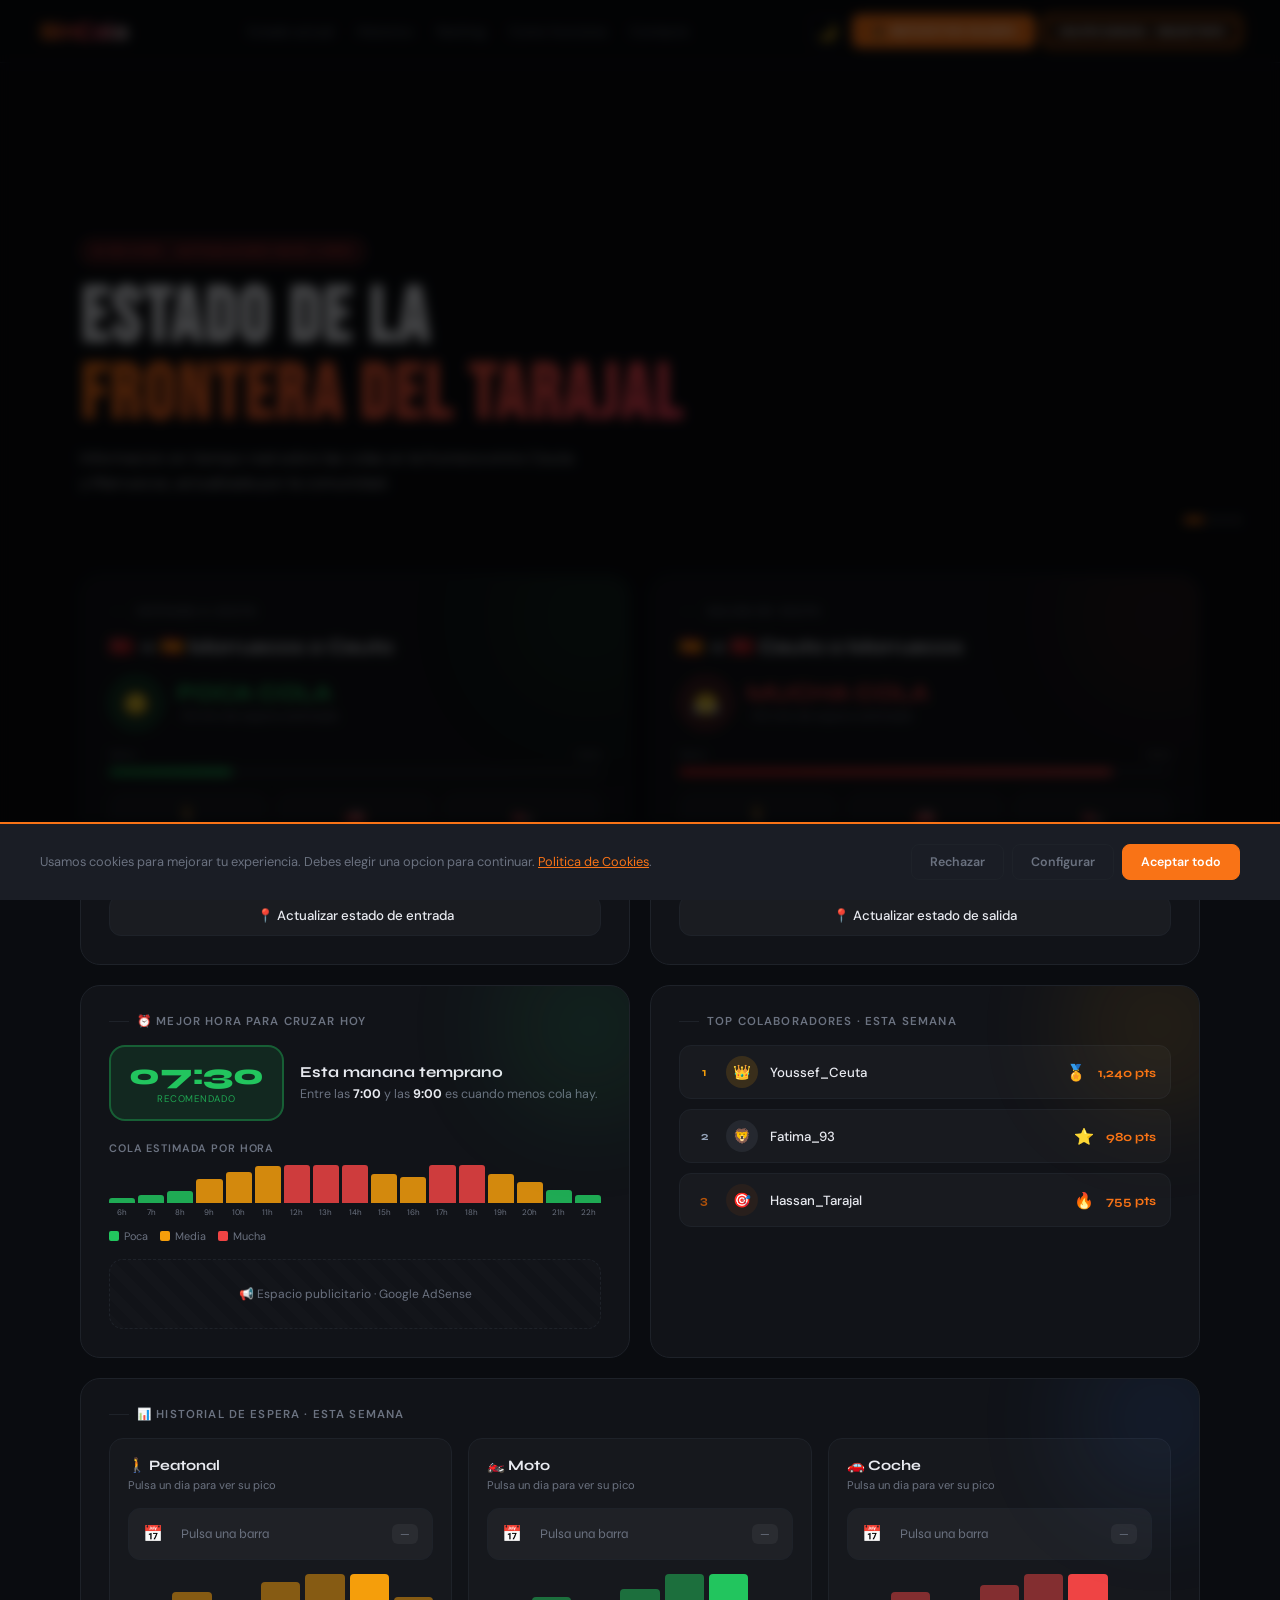
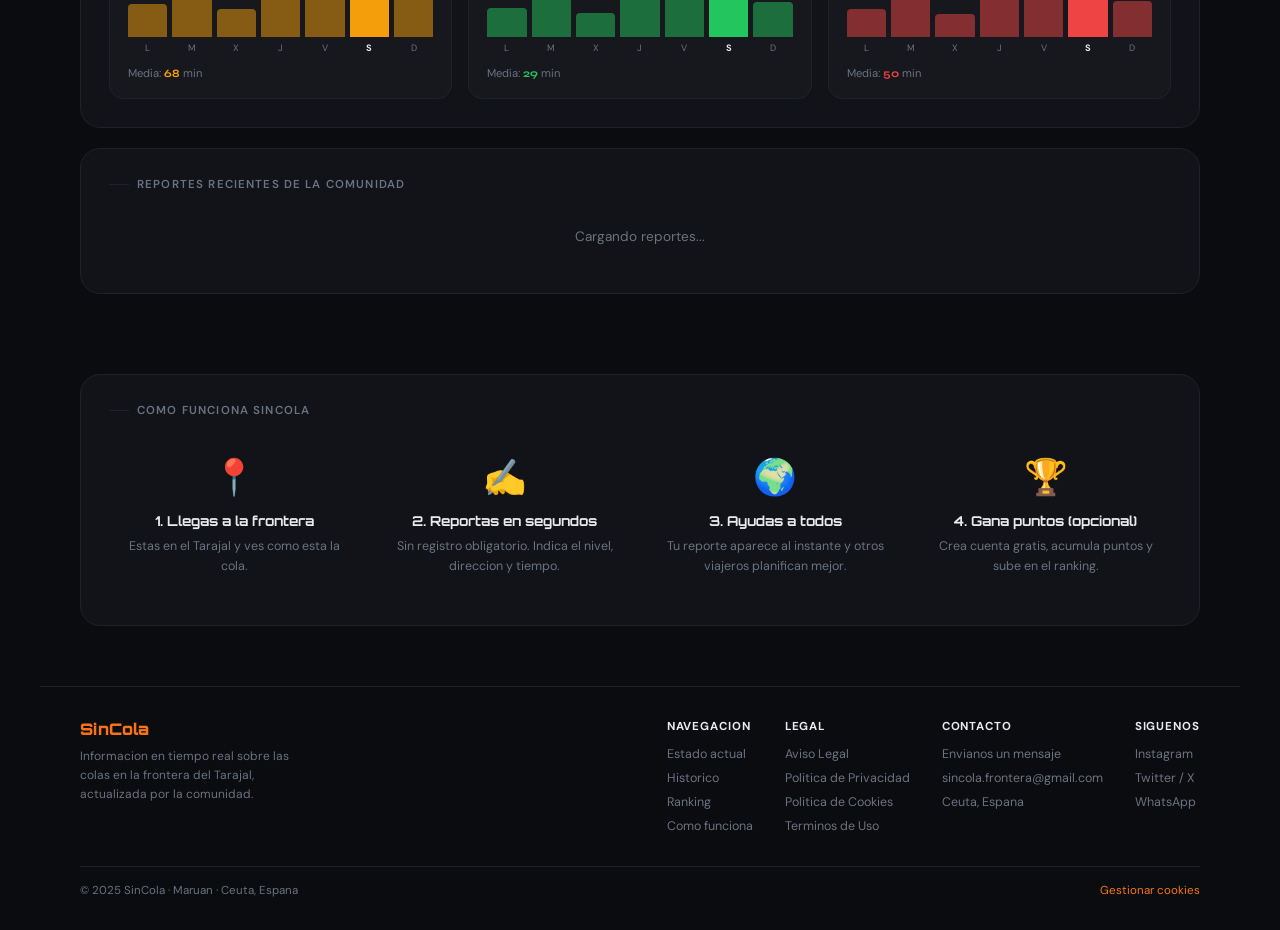
==== commit 482730f5: "Update index.html" ====
--- a/index.html
+++ b/index.html
@@ -52,7 +52,22 @@
 [data-theme="light"] nav{background:rgba(241,243,247,.95);}
 .logo{display:flex;align-items:center;gap:10px;flex-shrink:0;cursor:pointer;}
 .logo img{width:36px;height:36px;border-radius:10px;flex-shrink:0;object-fit:cover;}
-.logo-text{font-family:'Orbitron',sans-serif;font-weight:900;font-size:1.3rem;background:linear-gradient(180deg,#fff 0%,#f97316 40%,#fff 70%,#f97316 100%);-webkit-background-clip:text;-webkit-text-fill-color:transparent;background-clip:text;}
+.logo-text{
+  font-family:'Orbitron',sans-serif;
+  font-weight:900;
+  font-size:1.3rem;
+  background:linear-gradient(90deg,#f97316 0%,#f43f5e 30%,#c0c0c0 50%,#f43f5e 70%,#f97316 100%);
+  background-size:200% auto;
+  -webkit-background-clip:text;
+  -webkit-text-fill-color:transparent;
+  background-clip:text;
+  color:#f97316;
+  animation:shimmer 3s linear infinite;
+}
+@keyframes shimmer{
+  0%{background-position:200% center;}
+  100%{background-position:0% center;}
+}
 .nav-links{display:flex;gap:24px;list-style:none;font-size:.83rem;color:var(--muted);}
 .nav-links a{color:inherit;text-decoration:none;transition:color .2s;cursor:pointer;}
 .nav-links a:hover{color:var(--accent);}
@@ -253,19 +268,106 @@
 #feedReal .feed-item{animation:fadeUp .3s ease both;}
 @keyframes fadeUp{from{opacity:0;transform:translateY(20px)}to{opacity:1;transform:translateY(0)}}
 @keyframes pulse{0%,100%{opacity:1;transform:scale(1)}50%{opacity:.5;transform:scale(.8)}}
+/* ── MOBILE NAV MENU ── */
+.mobile-menu-btn{display:none;background:transparent;border:1px solid var(--border);color:var(--muted);width:36px;height:36px;border-radius:8px;cursor:pointer;font-size:1.1rem;align-items:center;justify-content:center;flex-shrink:0;}
+.mobile-nav{display:none;position:fixed;inset:0;background:rgba(10,12,16,.98);z-index:999;flex-direction:column;padding:24px 20px;gap:0;}
+.mobile-nav.open{display:flex;}
+.mobile-nav-header{display:flex;justify-content:space-between;align-items:center;margin-bottom:32px;}
+.mobile-nav-close{background:transparent;border:none;color:var(--muted);font-size:1.5rem;cursor:pointer;}
+.mobile-nav a{display:block;font-family:'Syne',sans-serif;font-size:1.6rem;font-weight:700;color:var(--text);padding:14px 0;border-bottom:1px solid var(--border);text-decoration:none;cursor:pointer;transition:color .2s;}
+.mobile-nav a:hover{color:var(--accent);}
+.mobile-nav-btns{margin-top:32px;display:flex;flex-direction:column;gap:12px;}
+
 @media(max-width:768px){
+  /* NAV */
   nav{padding:12px 16px;}
   .nav-links{display:none;}
-  .hero{height:360px;}
-  .hero-body{padding:0 20px 36px;}
-  .grid{padding:20px 16px 60px;grid-template-columns:1fr;}
+  .mobile-menu-btn{display:flex;}
+  .btn-report{font-size:.58rem;padding:7px 12px;}
+  .btn-login{display:none;}
+
+  /* HERO */
+  .hero{height:320px;}
+  .hero-body{padding:0 16px 28px;}
+  .hero-body h1{font-size:2.4rem;}
+  .hero-body p{font-size:.85rem;}
+  .live-pill{font-size:.65rem;padding:4px 10px;}
+  .slide-dots{right:16px;bottom:14px;}
+
+  /* GRID */
+  .grid{padding:16px 14px 60px;grid-template-columns:1fr;gap:14px;}
+  .card{padding:20px 16px;}
   .card.full{grid-column:1;}
-  .charts-grid{grid-template-columns:1fr;}
+
+  /* STATUS CARDS */
+  .dir-title{font-size:1rem;}
+  .scircle{width:44px;height:44px;font-size:1.1rem;}
+  .slabel{font-size:1.2rem;}
+  .segs{gap:6px;}
+  .seg{padding:10px 6px;}
+  .seg-icon{font-size:.95rem;}
+  .seg-name{font-size:.55rem;}
+  .seg-val{font-size:.7rem;}
+
+  /* CHARTS */
+  .charts-grid{grid-template-columns:1fr;gap:12px;}
+  .chart-box{padding:14px;}
+  .peak-d{padding:10px 12px;}
+
+  /* RANKING */
+  .rank-row{padding:8px 10px;gap:8px;}
+  .rav{width:28px;height:28px;font-size:.8rem;}
+  .rname{font-size:.78rem;}
+  .rpts{font-size:.72rem;}
+
+  /* FEED */
+  .feed-item{gap:10px;padding:11px 0;}
+  .fav{width:30px;height:30px;font-size:.75rem;}
+  .fuser{font-size:.78rem;}
+  .fmsg{font-size:.74rem;}
+  .ftime{font-size:.62rem;}
+
+  /* BEST TIME */
+  .bt-box{flex-direction:column;align-items:flex-start;gap:12px;}
+  .bt-clock{width:100%;text-align:center;padding:12px;}
+  .bt-clock .t{font-size:2rem;}
+
+  /* MODAL */
+  .modal{padding:22px 18px;border-radius:18px;max-height:85vh;}
+  .mtitle{font-size:1.15rem;}
+  .sel-btn{font-size:.76rem;padding:9px 6px;}
+
+  /* COOKIE */
+  .cookie-banner{flex-direction:column;padding:16px;gap:12px;}
+  .cookie-text{font-size:.76rem;}
+  .cookie-buttons{width:100%;justify-content:space-between;}
+  .ck-btn{flex:1;text-align:center;padding:8px 6px;font-size:.72rem;}
+
+  /* FOOTER */
   footer{padding:24px 16px;}
-  .ft-top{flex-direction:column;}
-  .cookie-banner{padding:16px 20px;}
-  .contact-wrap{padding:0 16px 60px;margin-top:32px;}
-  .cinfo{grid-template-columns:1fr;}
+  .ft-top{flex-direction:column;gap:20px;}
+  .ft-links{gap:20px;}
+  .ft-col h4{font-size:.68rem;}
+  .ft-col a{font-size:.74rem;margin-bottom:6px;}
+  .ft-bottom{flex-direction:column;text-align:center;gap:6px;}
+
+  /* CONTACT */
+  .contact-wrap{padding:0 14px 60px;margin-top:24px;}
+  .contact-wrap h2{font-size:2.2rem;}
+  .cform{padding:20px 16px;}
+  .finput{padding:11px 13px;font-size:.88rem;}
+  .cinfo{grid-template-columns:1fr;gap:10px;}
+  .cinfobox{padding:14px;}
+
+  /* REPORT MODAL selectors */
+  #reportModal .modal{max-height:88vh;}
+}
+
+@media(max-width:400px){
+  .hero-body h1{font-size:2rem;}
+  .btn-report{font-size:.55rem;padding:7px 10px;}
+  .segs{grid-template-columns:1fr 1fr 1fr;}
+  .seg-name{display:none;}
 }
 </style>
 </head>
@@ -297,8 +399,29 @@
     <button class="btn-theme" id="themeBtn" onclick="toggleTheme()">🌙</button>
     <button class="btn-report" onclick="openReport()"><span>🚦 Reportar ahora</span></button>
     <button class="btn-login" id="loginNavBtn" onclick="openLogin()">Iniciar sesion · Registrar</button>
+    <button class="mobile-menu-btn" onclick="openMobileMenu()">☰</button>
   </div>
 </nav>
+
+<!-- MOBILE MENU -->
+<div class="mobile-nav" id="mobileNav">
+  <div class="mobile-nav-header">
+    <div class="logo">
+      <img src="https://res.cloudinary.com/dxfgrz6it/image/upload/f_auto,q_auto/SinCola.app_h8owfv" alt="SinCola" onerror="this.style.display='none'" style="width:32px;height:32px;border-radius:8px;">
+      <span class="logo-text">SinCola</span>
+    </div>
+    <button class="mobile-nav-close" onclick="closeMobileMenu()">✕</button>
+  </div>
+  <a onclick="closeMobileMenu();showPage('home')">Estado actual</a>
+  <a onclick="closeMobileMenu();document.getElementById('historico').scrollIntoView()">Historico</a>
+  <a onclick="closeMobileMenu();document.getElementById('ranking').scrollIntoView()">Ranking</a>
+  <a onclick="closeMobileMenu();document.getElementById('como-funciona').scrollIntoView()">Como funciona</a>
+  <a onclick="closeMobileMenu();showPage('contact')">Contacto</a>
+  <div class="mobile-nav-btns">
+    <button class="btn-report" style="width:100%;padding:14px;font-size:.75rem;" onclick="closeMobileMenu();openReport()"><span>🚦 Reportar ahora</span></button>
+    <button class="btn-login" style="width:100%;padding:12px;font-size:.65rem;" onclick="closeMobileMenu();openLogin()">Iniciar sesion · Registrar</button>
+  </div>
+</div>
 
 <div class="page active" id="homePage">
   <div class="hero">
@@ -576,6 +699,16 @@
 </div>
 
 <script>
+// ── MOBILE MENU ──
+function openMobileMenu(){
+  document.getElementById('mobileNav').classList.add('open');
+  document.body.classList.add('locked');
+}
+function closeMobileMenu(){
+  document.getElementById('mobileNav').classList.remove('open');
+  document.body.classList.remove('locked');
+}
+
 // ── PAGES ──
 function showPage(p){
   document.getElementById('homePage').classList.toggle('active', p==='home');
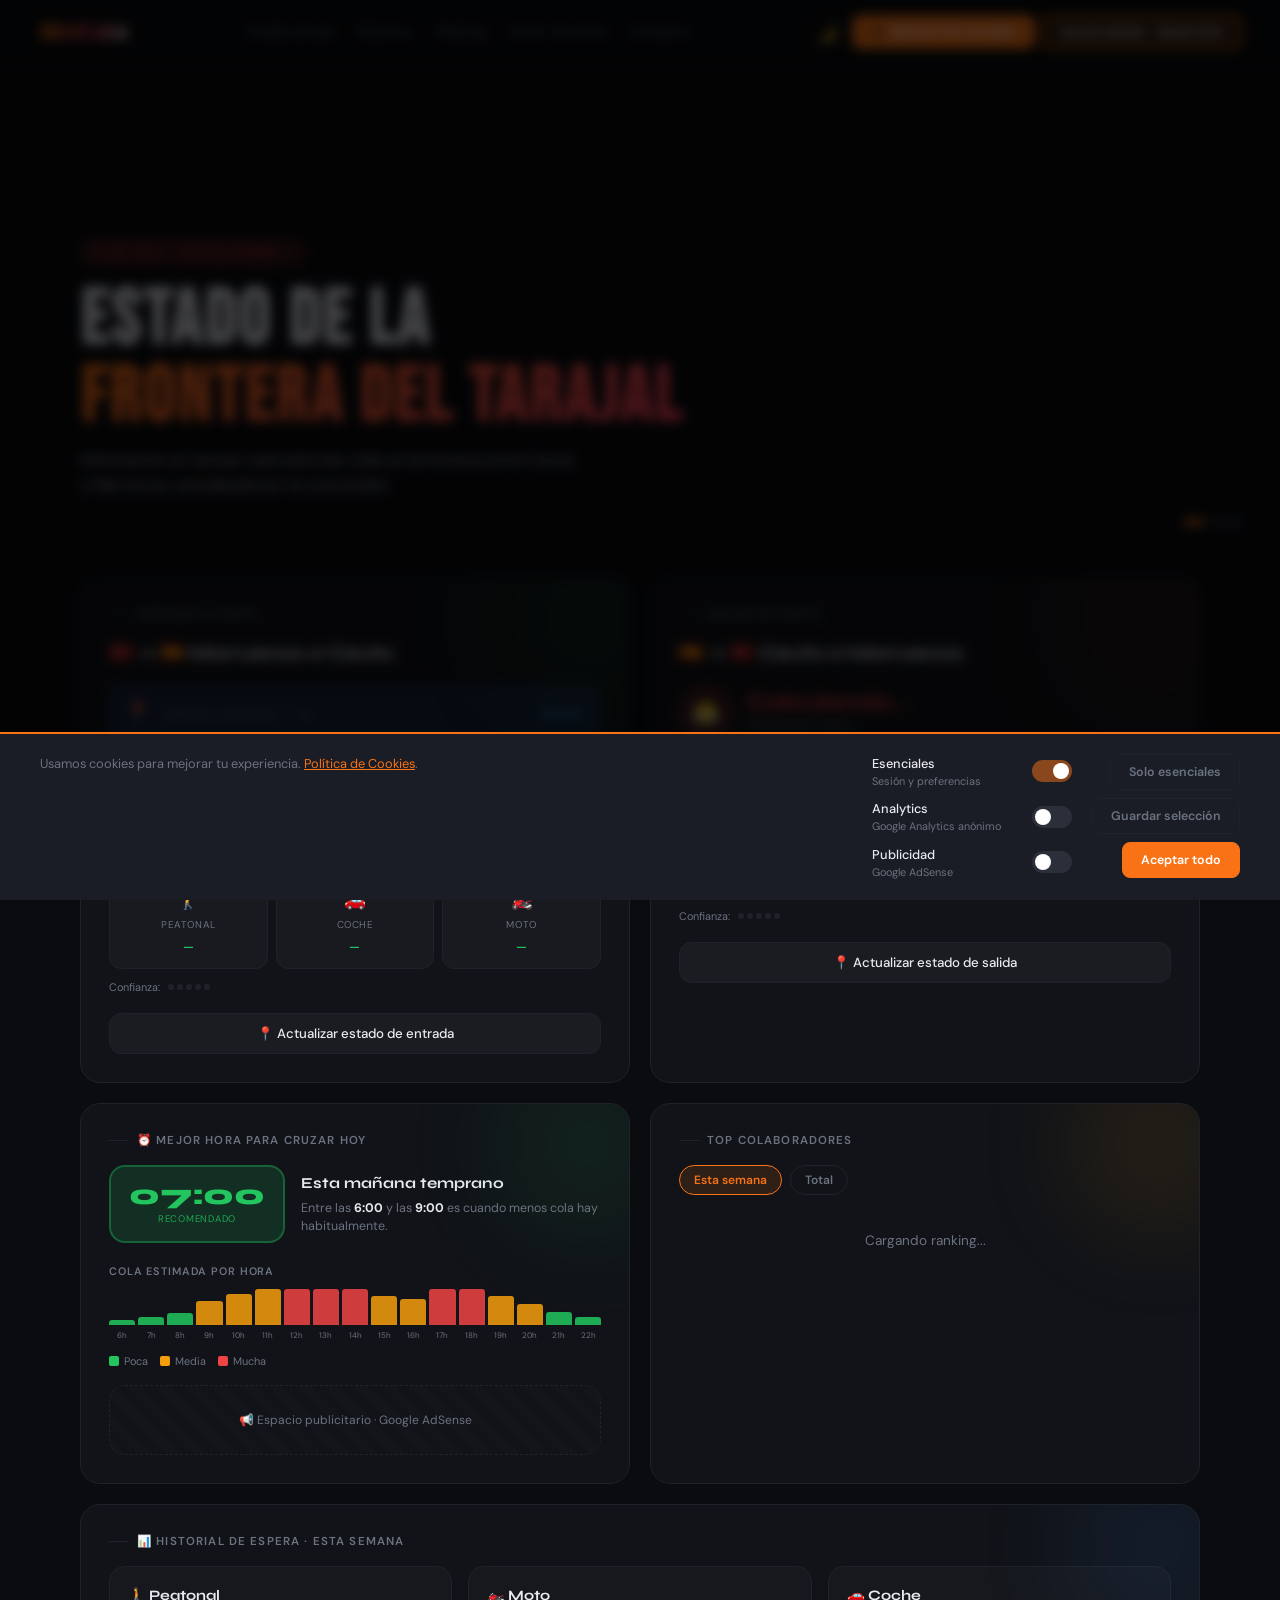
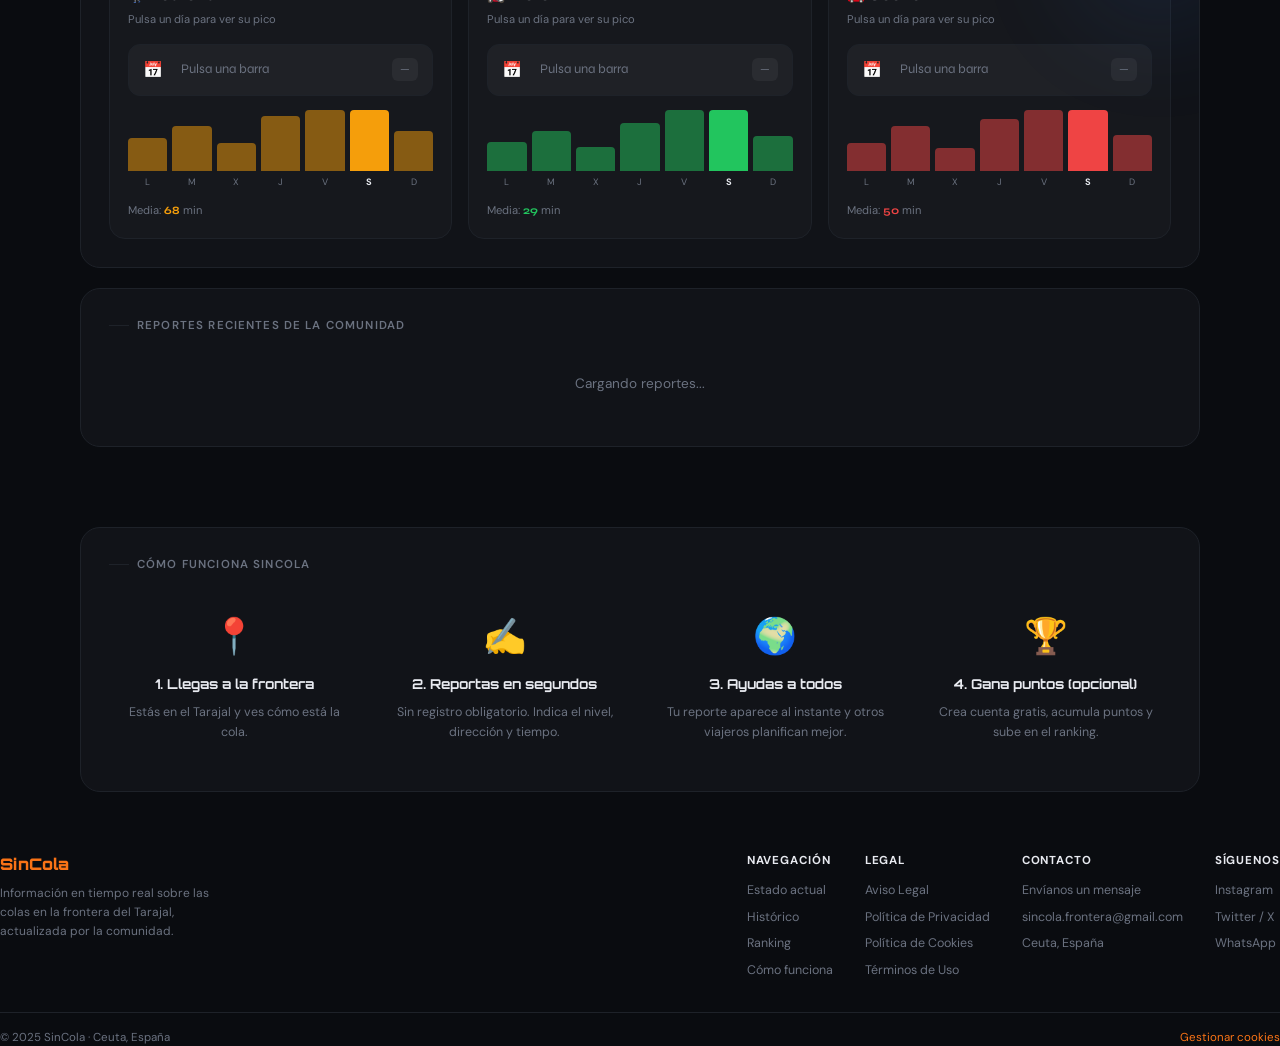
==== commit e92072ae: "sincola v.02" ====
--- a/index.html
+++ b/index.html
@@ -3,1029 +3,764 @@
 <head>
 <meta charset="UTF-8">
 <meta name="viewport" content="width=device-width, initial-scale=1.0">
+
+<!-- ── SEO Principal ── -->
 <title>SinCola — Estado en tiempo real de la frontera del Tarajal</title>
-<meta name="description" content="Consulta el estado de las colas en la frontera del Tarajal en tiempo real.">
+<meta name="description" content="Consulta y reporta el estado de las colas en la frontera del Tarajal (Ceuta ↔ Marruecos) en tiempo real. Información actualizada por la comunidad.">
+<meta name="keywords" content="frontera Tarajal, cola frontera Ceuta, Marruecos Ceuta frontera, tiempo espera Tarajal, paso fronterizo Ceuta">
+<meta name="author" content="SinCola">
 <meta name="robots" content="index, follow">
 <link rel="canonical" href="https://sincolafrontera.github.io/sincola/">
-<meta property="og:title" content="SinCola — Estado en tiempo real de la frontera del Tarajal">
-<meta property="og:description" content="Consulta y reporta el estado de las colas en la frontera del Tarajal.">
-<meta property="og:url" content="https://sincolafrontera.github.io/sincola/">
-<meta property="og:type" content="website">
+
+<!-- ── Open Graph ── -->
+<meta property="og:type"        content="website">
+<meta property="og:url"         content="https://sincolafrontera.github.io/sincola/">
+<meta property="og:title"       content="SinCola — Estado en tiempo real de la frontera del Tarajal">
+<meta property="og:description" content="Consulta y reporta el estado de las colas en la frontera del Tarajal. Información en tiempo real actualizada por la comunidad.">
+<meta property="og:image"       content="https://sincolafrontera.github.io/sincola/pwa/og-image.jpg">
+<meta property="og:image:width"  content="1200">
+<meta property="og:image:height" content="630">
+<meta property="og:locale"      content="es_ES">
+<meta property="og:site_name"   content="SinCola">
+
+<!-- ── Twitter Cards ── -->
+<meta name="twitter:card"        content="summary_large_image">
+<meta name="twitter:site"        content="@SinColaCeuta">
+<meta name="twitter:title"       content="SinCola — Frontera del Tarajal en tiempo real">
+<meta name="twitter:description" content="¿Cuánta cola hay en el Tarajal ahora mismo? Consulta el estado en tiempo real.">
+<meta name="twitter:image"       content="https://sincolafrontera.github.io/sincola/pwa/og-image.jpg">
+
+<!-- ── PWA ── -->
+<link rel="manifest"             href="/sincola/pwa/manifest.json">
+<meta name="theme-color"         content="#f97316">
+<meta name="apple-mobile-web-app-capable"          content="yes">
+<meta name="apple-mobile-web-app-status-bar-style" content="black-translucent">
+<meta name="apple-mobile-web-app-title"            content="SinCola">
+<link rel="apple-touch-icon"     href="/sincola/pwa/icons/icon-192.png">
+
+<!-- ── Favicon SVG ── -->
 <link rel="icon" href="data:image/svg+xml,<svg xmlns='http://www.w3.org/2000/svg' viewBox='0 0 100 100'><rect width='100' height='100' rx='20' fill='%23f97316'/><text y='78' font-size='75' font-family='Arial' font-weight='bold' fill='white' x='18'>S</text></svg>">
+
+<!-- ── Schema.org ── -->
+<script type="application/ld+json">
+{
+  "@context": "https://schema.org",
+  "@type": "WebApplication",
+  "name": "SinCola",
+  "url": "https://sincolafrontera.github.io/sincola/",
+  "description": "Plataforma comunitaria de información en tiempo real sobre las colas en la frontera del Tarajal entre Ceuta y Marruecos.",
+  "applicationCategory": "TravelApplication",
+  "operatingSystem": "Web",
+  "offers": { "@type": "Offer", "price": "0", "priceCurrency": "EUR" },
+  "author": { "@type": "Organization", "name": "SinCola", "email": "sincola.frontera@gmail.com" },
+  "inLanguage": "es",
+  "about": {
+    "@type": "Place",
+    "name": "Frontera del Tarajal",
+    "address": {
+      "@type": "PostalAddress",
+      "addressLocality": "Ceuta",
+      "addressCountry": "ES"
+    },
+    "geo": { "@type": "GeoCoordinates", "latitude": 35.8883, "longitude": -5.3195 }
+  }
+}
+</script>
+
+<!-- ── Fuentes ── -->
 <link rel="preconnect" href="https://fonts.googleapis.com">
 <link rel="preconnect" href="https://fonts.gstatic.com" crossorigin>
 <link href="https://fonts.googleapis.com/css2?family=Bebas+Neue&family=Orbitron:wght@700;900&family=Syne:wght@400;600;700;800&family=DM+Sans:wght@300;400;500&display=swap" rel="stylesheet">
 
-<!-- FIREBASE -->
+<!-- ── CSS modular ── -->
+<link rel="stylesheet" href="css/base.css">
+<link rel="stylesheet" href="css/layout.css">
+<link rel="stylesheet" href="css/components.css">
+
+<!-- ── Firebase ── -->
 <script src="https://www.gstatic.com/firebasejs/10.12.0/firebase-app-compat.js"></script>
 <script src="https://www.gstatic.com/firebasejs/10.12.0/firebase-auth-compat.js"></script>
 <script src="https://www.gstatic.com/firebasejs/10.12.0/firebase-firestore-compat.js"></script>
-<script>
-  const firebaseConfig = {
-    apiKey: "AIzaSyBfpxXRX-8EGUypXWZALCZI6ntvloe849A",
-    authDomain: "sincola-3cf36.firebaseapp.com",
-    projectId: "sincola-3cf36",
-    storageBucket: "sincola-3cf36.appspot.com",
-    messagingSenderId: "1058044123494",
-    appId: "1:1058044123494:web:f5c45982cd174f422790a7"
-  };
-  firebase.initializeApp(firebaseConfig);
-  const auth = firebase.auth();
-  const db = firebase.firestore();
-  const googleProvider = new firebase.auth.GoogleAuthProvider();
-</script>
-
-<style>
-:root{
-  --bg:#0a0c10;--surface:#111318;--border:#1e2229;
-  --text:#e8eaf0;--muted:#6b7280;
-  --green:#22c55e;--yellow:#f59e0b;--red:#ef4444;--blue:#3b82f6;--accent:#f97316;
-}
-[data-theme="light"]{
-  --bg:#f1f3f7;--surface:#fff;--border:#e0e3ea;--text:#111318;--muted:#6b7280;
-}
-*{margin:0;padding:0;box-sizing:border-box;}
-html{scroll-behavior:smooth;}
-body{background:var(--bg);color:var(--text);font-family:'DM Sans',sans-serif;min-height:100vh;overflow-x:hidden;transition:background .3s,color .3s;}
-body.locked{overflow:hidden;}
-nav{display:flex;align-items:center;justify-content:space-between;padding:14px 40px;border-bottom:1px solid var(--border);position:sticky;top:0;background:rgba(10,12,16,.95);backdrop-filter:blur(20px);z-index:100;gap:16px;transition:background .3s;}
-[data-theme="light"] nav{background:rgba(241,243,247,.95);}
-.logo{display:flex;align-items:center;gap:10px;flex-shrink:0;cursor:pointer;}
-.logo img{width:36px;height:36px;border-radius:10px;flex-shrink:0;object-fit:cover;}
-.logo-text{
-  font-family:'Orbitron',sans-serif;
-  font-weight:900;
-  font-size:1.3rem;
-  background:linear-gradient(90deg,#f97316 0%,#f43f5e 30%,#c0c0c0 50%,#f43f5e 70%,#f97316 100%);
-  background-size:200% auto;
-  -webkit-background-clip:text;
-  -webkit-text-fill-color:transparent;
-  background-clip:text;
-  color:#f97316;
-  animation:shimmer 3s linear infinite;
-}
-@keyframes shimmer{
-  0%{background-position:200% center;}
-  100%{background-position:0% center;}
-}
-.nav-links{display:flex;gap:24px;list-style:none;font-size:.83rem;color:var(--muted);}
-.nav-links a{color:inherit;text-decoration:none;transition:color .2s;cursor:pointer;}
-.nav-links a:hover{color:var(--accent);}
-.nav-buttons{display:flex;align-items:center;gap:8px;flex-shrink:0;}
-.btn-report{background:var(--accent);color:#fff;border:2px solid var(--accent);padding:8px 18px;border-radius:8px;font-family:'Orbitron',sans-serif;font-size:.68rem;font-weight:700;letter-spacing:.05em;text-transform:uppercase;cursor:pointer;white-space:nowrap;position:relative;overflow:hidden;}
-.btn-report span{position:relative;z-index:1;}
-.btn-report::before{content:'';position:absolute;inset:0;background:linear-gradient(90deg,#f43f5e,var(--accent));transform:translateX(-100%);transition:transform .3s;z-index:0;}
-.btn-report:hover::before{transform:translateX(0);}
-.btn-theme{background:transparent;border:1px solid var(--border);color:var(--muted);width:34px;height:34px;border-radius:8px;cursor:pointer;font-size:1rem;display:flex;align-items:center;justify-content:center;transition:all .2s;}
-.btn-theme:hover{border-color:var(--accent);color:var(--accent);}
-.btn-login{background:rgba(249,115,22,.15);color:#fff;border:2px solid #f97316;padding:7px 14px;border-radius:8px;font-family:'Orbitron',sans-serif;font-size:.6rem;font-weight:700;cursor:pointer;letter-spacing:.04em;text-transform:uppercase;white-space:nowrap;outline:2px solid rgba(249,115,22,.35);outline-offset:3px;transition:all .2s;}
-.cookie-overlay{position:fixed;inset:0;background:rgba(0,0,0,.7);backdrop-filter:blur(6px);z-index:490;display:none;}
-.cookie-overlay.show{display:block;}
-.cookie-banner{position:fixed;bottom:0;left:0;right:0;background:#1a1d25;border-top:2px solid var(--accent);padding:20px 40px;z-index:510;display:flex;align-items:center;gap:20px;flex-wrap:wrap;transform:translateY(100%);transition:transform .4s;}
-.cookie-banner.show{transform:translateY(0);}
-.cookie-text{flex:1;font-size:.8rem;color:var(--muted);line-height:1.6;min-width:200px;}
-.cookie-text a{color:var(--accent);cursor:pointer;text-decoration:underline;}
-.cookie-buttons{display:flex;gap:8px;flex-wrap:wrap;}
-.ck-btn{padding:9px 18px;border-radius:8px;font-family:'DM Sans',sans-serif;font-size:.78rem;font-weight:600;cursor:pointer;border:1px solid var(--border);background:transparent;color:var(--muted);transition:all .2s;white-space:nowrap;}
-.ck-btn:hover{border-color:var(--muted);color:var(--text);}
-.ck-btn.accept{background:var(--accent);border-color:var(--accent);color:#fff;}
-.page{display:none;}
-.page.active{display:block;}
-.hero{position:relative;height:480px;overflow:hidden;}
-.slide{position:absolute;inset:0;background-size:cover;background-position:center;opacity:0;transition:opacity 1.4s ease-in-out;}
-.slide.active{opacity:1;}
-.slide::after{content:'';position:absolute;inset:0;background:linear-gradient(to bottom,rgba(10,12,16,.2),rgba(10,12,16,.5) 50%,rgba(10,12,16,.95));}
-.s1{background-image:url('https://i.redd.it/the-border-between-ceuta-spain-and-morocco-v0-dy8iatcn44ye1.jpg?width=4016&format=pjpg&auto=webp&s=13f619490a62ecf1f85ed8fbb74023832718458a');}
-.s2{background-image:url('https://www.pressdigital.es/images/showid/6675427');}
-.s3{background-image:url('https://e01-elmundo.uecdn.es/assets/multimedia/imagenes/2022/07/02/16567800220557.jpg');}
-.s4{background-image:url('https://i0.wp.com/efe.com/wp-content/uploads/2024/09/frontera-ceuta-2.jpg?fit=900,602&ssl=1');}
-.hero-body{position:absolute;bottom:0;left:0;right:0;padding:0 40px 48px;z-index:2;max-width:1200px;margin:0 auto;}
-.live-pill{display:inline-flex;align-items:center;gap:7px;background:rgba(239,68,68,.18);border:1px solid rgba(239,68,68,.4);color:var(--red);font-size:.72rem;font-weight:600;letter-spacing:.1em;text-transform:uppercase;padding:5px 14px;border-radius:100px;margin-bottom:16px;}
-.live-dot{width:6px;height:6px;border-radius:50%;background:var(--red);animation:pulse 1.5s ease-in-out infinite;}
-.hero-body h1{font-family:'Bebas Neue',sans-serif;font-size:clamp(3rem,6vw,5rem);line-height:1;letter-spacing:.04em;margin-bottom:12px;}
-.hero-body h1 span{background:linear-gradient(135deg,var(--accent),#f43f5e);-webkit-background-clip:text;-webkit-text-fill-color:transparent;background-clip:text;}
-.hero-body p{color:rgba(232,234,240,.75);font-size:.95rem;line-height:1.6;max-width:500px;}
-.slide-dots{position:absolute;bottom:20px;right:40px;display:flex;gap:6px;z-index:3;}
-.dot{width:6px;height:6px;border-radius:50%;background:rgba(255,255,255,.3);cursor:pointer;transition:all .3s;}
-.dot.active{background:var(--accent);width:20px;border-radius:3px;}
-.grid{max-width:1200px;margin:0 auto;padding:32px 40px 80px;display:grid;grid-template-columns:1fr 1fr;gap:20px;}
-.card{background:var(--surface);border:1px solid var(--border);border-radius:20px;padding:28px;position:relative;overflow:hidden;transition:border-color .3s,transform .2s;animation:fadeUp .5s ease both;}
-.card:hover{border-color:#2e3340;transform:translateY(-2px);}
-.card.full{grid-column:1/-1;}
-.glow{position:absolute;top:-40px;right:-40px;width:160px;height:160px;border-radius:50%;filter:blur(60px);opacity:.12;pointer-events:none;}
-.glow.g{background:var(--green);}.glow.y{background:var(--yellow);}.glow.r{background:var(--red);}.glow.b{background:var(--blue);}
-.clabel{font-size:.72rem;font-weight:600;letter-spacing:.1em;text-transform:uppercase;color:var(--muted);margin-bottom:16px;display:flex;align-items:center;gap:8px;}
-.clabel::before{content:'';display:inline-block;width:20px;height:1px;background:var(--border);}
-.dir-title{font-family:'Syne',sans-serif;font-size:1.2rem;font-weight:700;margin-bottom:18px;}
-.srow{display:flex;align-items:center;gap:14px;margin-bottom:18px;}
-.scircle{width:54px;height:54px;border-radius:50%;display:flex;align-items:center;justify-content:center;font-size:1.3rem;flex-shrink:0;}
-.scircle.g{background:rgba(34,197,94,.15);border:2px solid rgba(34,197,94,.4);}
-.scircle.r{background:rgba(239,68,68,.15);border:2px solid rgba(239,68,68,.4);}
-.slabel{font-family:'Syne',sans-serif;font-size:1.4rem;font-weight:700;line-height:1;margin-bottom:3px;}
-.slabel.g{color:var(--green);}.slabel.y{color:var(--yellow);}.slabel.r{color:var(--red);}
-.swait{font-size:.78rem;color:var(--muted);}
-.ptrack{height:6px;background:var(--border);border-radius:100px;overflow:hidden;margin:8px 0 16px;}
-.pfill{height:100%;border-radius:100px;}
-.pfill.g{background:linear-gradient(90deg,#16a34a,var(--green));width:25%;}
-.pfill.r{background:linear-gradient(90deg,#dc2626,var(--red));width:88%;}
-.plabels{display:flex;justify-content:space-between;font-size:.65rem;color:var(--muted);}
-.segs{display:grid;grid-template-columns:1fr 1fr 1fr;gap:8px;margin-top:4px;}
-.seg{background:rgba(255,255,255,.03);border:1px solid var(--border);border-radius:12px;padding:12px 10px;text-align:center;}
-.seg-icon{font-size:1.1rem;margin-bottom:4px;}
-.seg-name{font-size:.62rem;color:var(--muted);margin-bottom:5px;text-transform:uppercase;letter-spacing:.06em;}
-.seg-val{font-size:.75rem;font-weight:600;}
-.seg-val.g{color:var(--green);}.seg-val.y{color:var(--yellow);}.seg-val.r{color:var(--red);}
-.rep-btn{width:100%;margin-top:18px;padding:11px;border-radius:12px;border:1px solid var(--border);background:rgba(255,255,255,.04);color:var(--text);font-family:'DM Sans',sans-serif;font-size:.83rem;font-weight:500;cursor:pointer;display:flex;align-items:center;justify-content:center;gap:8px;transition:all .2s;}
-.rep-btn:hover{background:rgba(249,115,22,.1);border-color:rgba(249,115,22,.4);color:var(--accent);}
-.bt-box{display:flex;align-items:center;gap:16px;margin-bottom:20px;}
-.bt-clock{background:rgba(34,197,94,.12);border:2px solid rgba(34,197,94,.35);border-radius:16px;padding:14px 18px;text-align:center;flex-shrink:0;}
-.bt-clock .t{font-family:'Syne',sans-serif;font-size:1.8rem;font-weight:800;color:var(--green);line-height:1;}
-.bt-clock .r{font-size:.6rem;color:var(--green);opacity:.8;text-transform:uppercase;letter-spacing:.08em;margin-top:2px;}
-.bt-desc h3{font-family:'Syne',sans-serif;font-size:.95rem;font-weight:700;margin-bottom:4px;}
-.bt-desc p{font-size:.78rem;color:var(--muted);line-height:1.5;}
-.tl-lbl{font-size:.68rem;color:var(--muted);text-transform:uppercase;letter-spacing:.08em;font-weight:600;margin-bottom:10px;}
-.bar-chart{display:flex;align-items:flex-end;gap:3px;height:52px;}
-.bw{flex:1;display:flex;flex-direction:column;align-items:center;gap:4px;height:100%;justify-content:flex-end;}
-.bar{width:100%;border-radius:3px 3px 0 0;}
-.bl{font-size:.5rem;color:var(--muted);white-space:nowrap;}
-.legend{display:flex;gap:12px;margin:12px 0 16px;flex-wrap:wrap;}
-.li{display:flex;align-items:center;gap:5px;font-size:.68rem;color:var(--muted);}
-.ld{width:10px;height:10px;border-radius:2px;}
-.ad-ph{background:repeating-linear-gradient(45deg,rgba(255,255,255,.01),rgba(255,255,255,.01) 10px,transparent 10px,transparent 20px);border:1px dashed var(--border);border-radius:14px;padding:18px;text-align:center;color:var(--muted);font-size:.75rem;display:flex;align-items:center;justify-content:center;gap:8px;min-height:70px;}
-.charts-grid{display:grid;grid-template-columns:1fr 1fr 1fr;gap:16px;}
-.chart-box{background:rgba(255,255,255,.02);border:1px solid var(--border);border-radius:14px;padding:18px;}
-.chart-title{font-family:'Syne',sans-serif;font-size:.9rem;font-weight:700;margin-bottom:4px;}
-.chart-sub{font-size:.7rem;color:var(--muted);margin-bottom:16px;}
-.week-chart{height:80px;display:flex;align-items:flex-end;gap:5px;}
-.wbw{flex:1;display:flex;flex-direction:column;align-items:center;gap:5px;height:100%;justify-content:flex-end;cursor:pointer;}
-.wb{width:100%;border-radius:4px 4px 0 0;transition:filter .2s;}
-.wbl{font-size:.58rem;color:var(--muted);}
-.chart-avg{font-size:.7rem;color:var(--muted);margin-top:12px;}
-.chart-avg span{font-family:'Syne',sans-serif;font-weight:700;}
-.peak-d{display:flex;align-items:center;gap:10px;background:rgba(255,255,255,.04);border:1px solid var(--border);border-radius:12px;padding:12px 14px;margin-bottom:14px;min-height:52px;transition:all .3s;}
-.peak-d.on{border-color:rgba(249,115,22,.4);background:rgba(249,115,22,.06);}
-.peak-day{font-family:'Syne',sans-serif;font-size:1rem;font-weight:800;color:var(--muted);min-width:28px;}
-.peak-d.on .peak-day{color:var(--accent);}
-.peak-val{font-family:'Syne',sans-serif;font-size:1.3rem;font-weight:800;color:var(--muted);flex:1;}
-.peak-hora{font-size:.7rem;color:var(--muted);white-space:nowrap;background:rgba(255,255,255,.05);padding:3px 8px;border-radius:6px;}
-.peak-d.on .peak-hora{color:var(--accent);background:rgba(249,115,22,.1);}
-.rank-list{display:flex;flex-direction:column;gap:10px;margin-top:4px;}
-.rank-row{display:flex;align-items:center;gap:12px;padding:10px 14px;background:rgba(255,255,255,.03);border:1px solid var(--border);border-radius:12px;}
-.rn{font-family:'Syne',sans-serif;font-size:.75rem;font-weight:700;color:var(--muted);width:20px;text-align:center;}
-.rn.gold{color:#f59e0b;}.rn.silver{color:#94a3b8;}.rn.bronze{color:#b45309;}
-.rav{width:32px;height:32px;border-radius:50%;display:flex;align-items:center;justify-content:center;font-size:.9rem;flex-shrink:0;}
-.rname{flex:1;font-size:.83rem;font-weight:500;}
-.rpts{font-family:'Syne',sans-serif;font-size:.78rem;font-weight:700;color:var(--accent);}
-.feed-list{display:flex;flex-direction:column;}
-.feed-item{display:flex;gap:14px;padding:13px 0;border-bottom:1px solid var(--border);}
-.feed-item:last-child{border-bottom:none;}
-.fav{width:34px;height:34px;border-radius:50%;background:rgba(255,255,255,.06);border:1px solid var(--border);display:flex;align-items:center;justify-content:center;font-size:.85rem;flex-shrink:0;margin-top:2px;}
-.fbody{flex:1;}
-.fuser{font-size:.82rem;font-weight:600;margin-bottom:2px;}
-.fmsg{font-size:.78rem;color:var(--muted);line-height:1.4;}
-.ftag{display:inline-block;padding:1px 7px;border-radius:4px;font-size:.65rem;font-weight:600;margin-left:4px;}
-.ftag.g{background:rgba(34,197,94,.15);color:var(--green);}
-.ftag.y{background:rgba(245,158,11,.15);color:var(--yellow);}
-.ftag.r{background:rgba(239,68,68,.15);color:var(--red);}
-.ftime{font-size:.68rem;color:var(--muted);margin-top:4px;}
-.fpts{font-family:'Syne',sans-serif;font-size:.7rem;font-weight:700;color:var(--accent);white-space:nowrap;margin-top:4px;}
-.contact-wrap{max-width:700px;margin:60px auto;padding:0 40px 80px;}
-.contact-wrap h2{font-family:'Bebas Neue',sans-serif;font-size:3rem;margin-bottom:8px;letter-spacing:.04em;}
-.contact-wrap h2 span{background:linear-gradient(135deg,var(--accent),#f43f5e);-webkit-background-clip:text;-webkit-text-fill-color:transparent;background-clip:text;}
-.contact-wrap .sub{font-size:.9rem;color:var(--muted);margin-bottom:40px;line-height:1.6;}
-.cform{background:var(--surface);border:1px solid var(--border);border-radius:20px;padding:36px;}
-.flabel{display:block;font-size:.72rem;font-weight:600;text-transform:uppercase;letter-spacing:.08em;color:var(--muted);margin-bottom:8px;}
-.finput{width:100%;padding:13px 16px;background:rgba(255,255,255,.04);border:1px solid var(--border);border-radius:12px;color:var(--text);font-family:'DM Sans',sans-serif;font-size:.92rem;outline:none;transition:border-color .2s;margin-bottom:20px;display:block;}
-.finput:focus{border-color:var(--accent);}
-textarea.finput{resize:vertical;min-height:140px;}
-.char-c{font-size:.65rem;color:var(--muted);text-align:right;margin-top:-14px;margin-bottom:20px;}
-.fbtn{width:100%;padding:15px;border-radius:12px;border:none;background:var(--accent);color:#fff;font-family:'Orbitron',sans-serif;font-size:.85rem;font-weight:700;cursor:pointer;letter-spacing:.04em;transition:opacity .2s;}
-.fbtn:hover{opacity:.85;}
-.fbtn:disabled{opacity:.5;cursor:not-allowed;}
-.fstatus{margin-top:14px;padding:12px 16px;border-radius:10px;font-size:.83rem;text-align:center;display:none;}
-.fstatus.ok{background:rgba(34,197,94,.1);border:1px solid rgba(34,197,94,.3);color:var(--green);display:block;}
-.fstatus.err{background:rgba(239,68,68,.1);border:1px solid rgba(239,68,68,.3);color:var(--red);display:block;}
-.cinfo{display:grid;grid-template-columns:1fr 1fr;gap:16px;margin-top:28px;}
-.cinfobox{background:var(--surface);border:1px solid var(--border);border-radius:14px;padding:20px;display:flex;align-items:center;gap:14px;}
-.cinfobox .ico{font-size:1.4rem;flex-shrink:0;}
-.cinfobox .lbl{font-size:.68rem;text-transform:uppercase;letter-spacing:.08em;color:var(--muted);margin-bottom:3px;}
-.cinfobox .val{font-size:.85rem;font-weight:600;}
-.overlay{position:fixed;inset:0;background:rgba(0,0,0,.75);backdrop-filter:blur(8px);z-index:200;display:flex;align-items:center;justify-content:center;opacity:0;pointer-events:none;transition:opacity .3s;}
-.overlay.on{opacity:1;pointer-events:all;}
-#legalModal{z-index:520;}
-.modal{background:var(--surface);border:1px solid #2e3340;border-radius:24px;padding:32px;width:90%;max-width:440px;transform:translateY(20px);transition:transform .3s;max-height:90vh;overflow-y:auto;}
-.overlay.on .modal{transform:translateY(0);}
-.modal.wide{max-width:560px;}
-.mtitle{font-family:'Syne',sans-serif;font-size:1.3rem;font-weight:700;margin-bottom:6px;}
-.msub{font-size:.82rem;color:var(--muted);margin-bottom:24px;}
-.mlbl{font-size:.72rem;font-weight:600;color:var(--muted);text-transform:uppercase;letter-spacing:.08em;margin-bottom:10px;}
-.closex{float:right;background:transparent;border:none;color:var(--muted);font-size:1.2rem;cursor:pointer;margin-top:-4px;}
-.closex:hover{color:var(--text);}
-.rep-banner{display:flex;align-items:center;justify-content:space-between;background:rgba(255,255,255,.04);border:1px solid var(--border);border-radius:12px;padding:10px 14px;margin-bottom:20px;font-size:.82rem;}
-.rep-banner .name{font-weight:600;color:var(--muted);}
-.rep-banner .name.logged{color:var(--green);}
-.rep-banner .enter-link{font-size:.72rem;color:var(--accent);text-decoration:underline;cursor:pointer;white-space:nowrap;}
-.sel-btn{flex:1;min-width:80px;padding:10px 8px;border-radius:10px;border:1px solid var(--border);background:transparent;color:var(--muted);font-family:'DM Sans',sans-serif;font-size:.82rem;cursor:pointer;transition:all .15s;text-align:center;}
-.sel-btn:hover,.sel-btn.on{border-color:var(--accent);color:var(--accent);background:rgba(249,115,22,.08);}
-.sel-btn.sg.on{border-color:var(--green);color:var(--green);background:rgba(34,197,94,.08);}
-.sel-btn.sy.on{border-color:var(--yellow);color:var(--yellow);background:rgba(245,158,11,.08);}
-.sel-btn.sr.on{border-color:var(--red);color:var(--red);background:rgba(239,68,68,.08);}
-.submit-btn{width:100%;padding:14px;border-radius:12px;border:none;background:var(--accent);color:#fff;font-family:'Orbitron',sans-serif;font-size:.85rem;font-weight:700;cursor:pointer;margin-top:8px;transition:opacity .2s;}
-.submit-btn:hover{opacity:.85;}
-.ltabs{display:flex;margin-bottom:20px;background:rgba(255,255,255,.04);border-radius:10px;padding:3px;}
-.ltab{flex:1;padding:9px;border:none;background:transparent;color:var(--muted);font-family:'DM Sans',sans-serif;font-size:.85rem;cursor:pointer;border-radius:8px;transition:all .2s;}
-.ltab.on{background:var(--surface);color:var(--text);font-weight:600;}
-.linput{width:100%;padding:11px 14px;background:rgba(255,255,255,.04);border:1px solid var(--border);border-radius:10px;color:var(--text);font-family:'DM Sans',sans-serif;font-size:.9rem;outline:none;margin-bottom:12px;display:block;}
-.linput:focus{border-color:var(--accent);}
-.lbtn{width:100%;padding:13px;border-radius:12px;border:none;background:var(--accent);color:#fff;font-family:'Orbitron',sans-serif;font-size:.82rem;font-weight:700;cursor:pointer;margin-top:4px;transition:opacity .2s;display:block;}
-.lbtn:hover{opacity:.85;}
-.anon-btn{width:100%;padding:11px;border-radius:12px;border:1px solid var(--border);background:transparent;color:var(--muted);font-family:'DM Sans',sans-serif;font-size:.83rem;cursor:pointer;margin-top:10px;transition:all .2s;display:block;}
-.anon-btn:hover{border-color:var(--muted);color:var(--text);}
-.divider{display:flex;align-items:center;gap:10px;margin:16px 0;}
-.div-line{flex:1;height:1px;background:var(--border);}
-.div-txt{font-size:.72rem;color:var(--muted);}
-.social-btn{display:flex;align-items:center;gap:12px;width:100%;padding:12px 16px;border-radius:12px;font-family:'DM Sans',sans-serif;font-size:.88rem;font-weight:600;cursor:pointer;transition:opacity .2s;margin-bottom:10px;}
-.social-btn:hover{opacity:.88;}
-.sbg{border:1px solid #dadce0;background:#fff;color:#3c4043;}
-.sbf{border:none;background:#1877f2;color:#fff;}
-.check-row{display:flex;align-items:flex-start;gap:10px;margin:12px 0;font-size:.78rem;color:var(--muted);line-height:1.5;}
-.check-row input{width:16px;height:16px;accent-color:var(--accent);flex-shrink:0;margin-top:2px;cursor:pointer;}
-.check-row a{color:var(--accent);cursor:pointer;}
-.toast{position:fixed;bottom:30px;right:30px;background:var(--surface);border:1px solid rgba(249,115,22,.5);border-radius:14px;padding:14px 20px;display:flex;align-items:center;gap:12px;font-size:.85rem;z-index:700;transform:translateY(80px);opacity:0;transition:all .4s cubic-bezier(.34,1.56,.64,1);}
-.toast.show{transform:translateY(0);opacity:1;}
-footer{border-top:1px solid var(--border);padding:32px 40px;max-width:1200px;margin:0 auto;}
-.ft-top{display:flex;justify-content:space-between;align-items:flex-start;margin-bottom:24px;flex-wrap:wrap;gap:24px;}
-.ft-brand{display:flex;align-items:center;gap:10px;margin-bottom:8px;}
-.ft-brand img{width:32px;height:32px;border-radius:8px;object-fit:cover;}
-.ft-brand-name{font-family:'Orbitron',sans-serif;font-weight:900;font-size:1rem;color:var(--accent);}
-.ft-desc{font-size:.75rem;color:var(--muted);max-width:240px;line-height:1.6;}
-.ft-links{display:flex;gap:32px;flex-wrap:wrap;}
-.ft-col h4{font-size:.72rem;font-weight:700;text-transform:uppercase;letter-spacing:.08em;color:var(--text);margin-bottom:12px;}
-.ft-col a{display:block;font-size:.78rem;color:var(--muted);text-decoration:none;margin-bottom:8px;cursor:pointer;transition:color .2s;}
-.ft-col a:hover{color:var(--accent);}
-.ft-bottom{border-top:1px solid var(--border);padding-top:16px;display:flex;justify-content:space-between;align-items:center;font-size:.72rem;color:var(--muted);flex-wrap:wrap;gap:8px;}
-/* feed tiempo real */
-#feedReal .feed-item{animation:fadeUp .3s ease both;}
-@keyframes fadeUp{from{opacity:0;transform:translateY(20px)}to{opacity:1;transform:translateY(0)}}
-@keyframes pulse{0%,100%{opacity:1;transform:scale(1)}50%{opacity:.5;transform:scale(.8)}}
-/* ── MOBILE NAV MENU ── */
-.mobile-menu-btn{display:none;background:transparent;border:1px solid var(--border);color:var(--muted);width:36px;height:36px;border-radius:8px;cursor:pointer;font-size:1.1rem;align-items:center;justify-content:center;flex-shrink:0;}
-.mobile-nav{display:none;position:fixed;inset:0;background:rgba(10,12,16,.98);z-index:999;flex-direction:column;padding:24px 20px;gap:0;}
-.mobile-nav.open{display:flex;}
-.mobile-nav-header{display:flex;justify-content:space-between;align-items:center;margin-bottom:32px;}
-.mobile-nav-close{background:transparent;border:none;color:var(--muted);font-size:1.5rem;cursor:pointer;}
-.mobile-nav a{display:block;font-family:'Syne',sans-serif;font-size:1.6rem;font-weight:700;color:var(--text);padding:14px 0;border-bottom:1px solid var(--border);text-decoration:none;cursor:pointer;transition:color .2s;}
-.mobile-nav a:hover{color:var(--accent);}
-.mobile-nav-btns{margin-top:32px;display:flex;flex-direction:column;gap:12px;}
-
-@media(max-width:768px){
-  /* NAV */
-  nav{padding:12px 16px;}
-  .nav-links{display:none;}
-  .mobile-menu-btn{display:flex;}
-  .btn-report{font-size:.58rem;padding:7px 12px;}
-  .btn-login{display:none;}
-
-  /* HERO */
-  .hero{height:320px;}
-  .hero-body{padding:0 16px 28px;}
-  .hero-body h1{font-size:2.4rem;}
-  .hero-body p{font-size:.85rem;}
-  .live-pill{font-size:.65rem;padding:4px 10px;}
-  .slide-dots{right:16px;bottom:14px;}
-
-  /* GRID */
-  .grid{padding:16px 14px 60px;grid-template-columns:1fr;gap:14px;}
-  .card{padding:20px 16px;}
-  .card.full{grid-column:1;}
-
-  /* STATUS CARDS */
-  .dir-title{font-size:1rem;}
-  .scircle{width:44px;height:44px;font-size:1.1rem;}
-  .slabel{font-size:1.2rem;}
-  .segs{gap:6px;}
-  .seg{padding:10px 6px;}
-  .seg-icon{font-size:.95rem;}
-  .seg-name{font-size:.55rem;}
-  .seg-val{font-size:.7rem;}
-
-  /* CHARTS */
-  .charts-grid{grid-template-columns:1fr;gap:12px;}
-  .chart-box{padding:14px;}
-  .peak-d{padding:10px 12px;}
-
-  /* RANKING */
-  .rank-row{padding:8px 10px;gap:8px;}
-  .rav{width:28px;height:28px;font-size:.8rem;}
-  .rname{font-size:.78rem;}
-  .rpts{font-size:.72rem;}
-
-  /* FEED */
-  .feed-item{gap:10px;padding:11px 0;}
-  .fav{width:30px;height:30px;font-size:.75rem;}
-  .fuser{font-size:.78rem;}
-  .fmsg{font-size:.74rem;}
-  .ftime{font-size:.62rem;}
-
-  /* BEST TIME */
-  .bt-box{flex-direction:column;align-items:flex-start;gap:12px;}
-  .bt-clock{width:100%;text-align:center;padding:12px;}
-  .bt-clock .t{font-size:2rem;}
-
-  /* MODAL */
-  .modal{padding:22px 18px;border-radius:18px;max-height:85vh;}
-  .mtitle{font-size:1.15rem;}
-  .sel-btn{font-size:.76rem;padding:9px 6px;}
-
-  /* COOKIE */
-  .cookie-banner{flex-direction:column;padding:16px;gap:12px;}
-  .cookie-text{font-size:.76rem;}
-  .cookie-buttons{width:100%;justify-content:space-between;}
-  .ck-btn{flex:1;text-align:center;padding:8px 6px;font-size:.72rem;}
-
-  /* FOOTER */
-  footer{padding:24px 16px;}
-  .ft-top{flex-direction:column;gap:20px;}
-  .ft-links{gap:20px;}
-  .ft-col h4{font-size:.68rem;}
-  .ft-col a{font-size:.74rem;margin-bottom:6px;}
-  .ft-bottom{flex-direction:column;text-align:center;gap:6px;}
-
-  /* CONTACT */
-  .contact-wrap{padding:0 14px 60px;margin-top:24px;}
-  .contact-wrap h2{font-size:2.2rem;}
-  .cform{padding:20px 16px;}
-  .finput{padding:11px 13px;font-size:.88rem;}
-  .cinfo{grid-template-columns:1fr;gap:10px;}
-  .cinfobox{padding:14px;}
-
-  /* REPORT MODAL selectors */
-  #reportModal .modal{max-height:88vh;}
-}
-
-@media(max-width:400px){
-  .hero-body h1{font-size:2rem;}
-  .btn-report{font-size:.55rem;padding:7px 10px;}
-  .segs{grid-template-columns:1fr 1fr 1fr;}
-  .seg-name{display:none;}
-}
-</style>
 </head>
+
 <body>
 
-<div class="cookie-overlay" id="cookieOverlay"></div>
-<div class="cookie-banner" id="cookieBanner">
-  <div class="cookie-text">Usamos cookies para mejorar tu experiencia. Debes elegir una opcion para continuar. <a onclick="openLegal('cookies')">Politica de Cookies</a>.</div>
-  <div class="cookie-buttons">
-    <button class="ck-btn" onclick="acceptCookies()">Rechazar</button>
-    <button class="ck-btn" onclick="openLegal('cookies')">Configurar</button>
-    <button class="ck-btn accept" onclick="acceptCookies()">Aceptar todo</button>
+<!-- Skip link accesibilidad -->
+<a class="skip-link" href="#main">Ir al contenido principal</a>
+
+<!-- ════════════════════════════════════════════════
+     COOKIES RGPD
+     ════════════════════════════════════════════════ -->
+<div class="cookie-overlay" id="cookieOverlay" aria-hidden="true"></div>
+
+<div class="cookie-banner" id="cookieBanner" role="dialog" aria-modal="true" aria-label="Configuración de cookies">
+  <div class="cookie-banner__text">
+    Usamos cookies para mejorar tu experiencia.
+    <a onclick="openLegal('cookies')" tabindex="0" role="button">Política de Cookies</a>.
+  </div>
+
+  <div class="cookie-banner__options">
+    <!-- Esenciales: siempre activo -->
+    <div class="cookie-toggle-row">
+      <div>
+        <div class="cookie-toggle-label">Esenciales</div>
+        <div class="cookie-toggle-sub">Sesión y preferencias</div>
+      </div>
+      <label class="toggle" aria-label="Cookies esenciales (obligatorio)">
+        <input type="checkbox" checked disabled>
+        <span class="toggle__track"></span>
+        <span class="toggle__thumb"></span>
+      </label>
+    </div>
+
+    <!-- Analytics -->
+    <div class="cookie-toggle-row">
+      <div>
+        <div class="cookie-toggle-label">Analytics</div>
+        <div class="cookie-toggle-sub">Google Analytics anónimo</div>
+      </div>
+      <label class="toggle" aria-label="Cookies de análisis">
+        <input type="checkbox" id="cookieAnalytics">
+        <span class="toggle__track"></span>
+        <span class="toggle__thumb"></span>
+      </label>
+    </div>
+
+    <!-- Publicidad -->
+    <div class="cookie-toggle-row">
+      <div>
+        <div class="cookie-toggle-label">Publicidad</div>
+        <div class="cookie-toggle-sub">Google AdSense</div>
+      </div>
+      <label class="toggle" aria-label="Cookies de publicidad">
+        <input type="checkbox" id="cookieAds">
+        <span class="toggle__track"></span>
+        <span class="toggle__thumb"></span>
+      </label>
+    </div>
+  </div>
+
+  <div class="cookie-banner__buttons">
+    <button class="ck-btn ck-btn--reject" onclick="rejectAllCookies()">Solo esenciales</button>
+    <button class="ck-btn" onclick="saveCookiePrefs()">Guardar selección</button>
+    <button class="ck-btn ck-btn--accept" onclick="acceptAllCookies()">Aceptar todo</button>
   </div>
 </div>
 
-<nav>
-  <div class="logo" onclick="showPage('home')">
-    <img src="https://res.cloudinary.com/dxfgrz6it/image/upload/f_auto,q_auto/SinCola.app_h8owfv" alt="SinCola" onerror="this.style.display='none'">
-    <span class="logo-text">SinCola</span>
-  </div>
-  <ul class="nav-links">
-    <li><a onclick="showPage('home')">Estado actual</a></li>
-    <li><a href="#historico">Historico</a></li>
-    <li><a href="#ranking">Ranking</a></li>
-    <li><a href="#como-funciona">Como funciona</a></li>
-    <li><a onclick="showPage('contact')">Contacto</a></li>
-  </ul>
-  <div class="nav-buttons">
-    <button class="btn-theme" id="themeBtn" onclick="toggleTheme()">🌙</button>
-    <button class="btn-report" onclick="openReport()"><span>🚦 Reportar ahora</span></button>
-    <button class="btn-login" id="loginNavBtn" onclick="openLogin()">Iniciar sesion · Registrar</button>
-    <button class="mobile-menu-btn" onclick="openMobileMenu()">☰</button>
-  </div>
-</nav>
-
-<!-- MOBILE MENU -->
-<div class="mobile-nav" id="mobileNav">
-  <div class="mobile-nav-header">
-    <div class="logo">
-      <img src="https://res.cloudinary.com/dxfgrz6it/image/upload/f_auto,q_auto/SinCola.app_h8owfv" alt="SinCola" onerror="this.style.display='none'" style="width:32px;height:32px;border-radius:8px;">
-      <span class="logo-text">SinCola</span>
-    </div>
-    <button class="mobile-nav-close" onclick="closeMobileMenu()">✕</button>
+<!-- ════════════════════════════════════════════════
+     NAVEGACIÓN
+     ════════════════════════════════════════════════ -->
+<header>
+  <nav class="nav" role="navigation" aria-label="Navegación principal">
+
+    <a class="nav__logo" onclick="showPage('home')" href="#" role="link" aria-label="SinCola — inicio">
+      <img
+        class="nav__logo-img"
+        src="https://res.cloudinary.com/dxfgrz6it/image/upload/f_auto,q_auto/SinCola.app_h8owfv"
+        alt="SinCola logo"
+        width="36" height="36"
+        onerror="this.style.display='none'">
+      <span class="nav__logo-text" aria-hidden="true">SinCola</span>
+    </a>
+
+    <ul class="nav__links" role="list">
+      <li><a onclick="showPage('home')"                      href="#"          tabindex="0">Estado actual</a></li>
+      <li><a onclick="showPage('home');scrollTo('historico')" href="#historico" tabindex="0">Histórico</a></li>
+      <li><a onclick="showPage('home');scrollTo('ranking')"   href="#ranking"   tabindex="0">Ranking</a></li>
+      <li><a onclick="showPage('home');scrollTo('como-funciona')" href="#como-funciona" tabindex="0">Cómo funciona</a></li>
+      <li><a onclick="showPage('contact')"                   href="#"          tabindex="0">Contacto</a></li>
+    </ul>
+
+    <div class="nav__buttons">
+      <button class="btn--theme" id="themeBtn" onclick="toggleTheme()" aria-label="Cambiar tema">🌙</button>
+      <button class="btn--report" onclick="openReport()" aria-label="Reportar estado de la frontera">
+        <span>🚦 Reportar ahora</span>
+      </button>
+      <button class="btn--login" id="loginNavBtn" onclick="openLogin()" aria-label="Iniciar sesión o registrarse">
+        Iniciar sesión · Registrar
+      </button>
+      <button class="btn--hamburger" id="menuBtn" onclick="openMobileMenu()" aria-label="Abrir menú" aria-expanded="false" aria-controls="mobileNav">☰</button>
+    </div>
+  </nav>
+</header>
+
+<!-- ════════════════════════════════════════════════
+     MENÚ MÓVIL
+     ════════════════════════════════════════════════ -->
+<div class="mobile-nav" id="mobileNav" role="dialog" aria-modal="true" aria-label="Menú de navegación">
+  <div class="mobile-nav__header">
+    <div class="nav__logo" aria-hidden="true">
+      <img src="https://res.cloudinary.com/dxfgrz6it/image/upload/f_auto,q_auto/SinCola.app_h8owfv" alt="" width="32" height="32" style="border-radius:8px" onerror="this.style.display='none'">
+      <span class="nav__logo-text">SinCola</span>
+    </div>
+    <button class="mobile-nav__close" onclick="closeMobileMenu()" aria-label="Cerrar menú">✕</button>
   </div>
   <a onclick="closeMobileMenu();showPage('home')">Estado actual</a>
-  <a onclick="closeMobileMenu();document.getElementById('historico').scrollIntoView()">Historico</a>
-  <a onclick="closeMobileMenu();document.getElementById('ranking').scrollIntoView()">Ranking</a>
-  <a onclick="closeMobileMenu();document.getElementById('como-funciona').scrollIntoView()">Como funciona</a>
+  <a onclick="closeMobileMenu();showPage('home');setTimeout(()=>scrollTo('historico'),100)">Histórico</a>
+  <a onclick="closeMobileMenu();showPage('home');setTimeout(()=>scrollTo('ranking'),100)">Ranking</a>
+  <a onclick="closeMobileMenu();showPage('home');setTimeout(()=>scrollTo('como-funciona'),100)">Cómo funciona</a>
   <a onclick="closeMobileMenu();showPage('contact')">Contacto</a>
-  <div class="mobile-nav-btns">
-    <button class="btn-report" style="width:100%;padding:14px;font-size:.75rem;" onclick="closeMobileMenu();openReport()"><span>🚦 Reportar ahora</span></button>
-    <button class="btn-login" style="width:100%;padding:12px;font-size:.65rem;" onclick="closeMobileMenu();openLogin()">Iniciar sesion · Registrar</button>
+  <div class="mobile-nav__buttons">
+    <button class="btn--report" style="width:100%;padding:14px;font-size:.75rem" onclick="closeMobileMenu();openReport()">
+      <span>🚦 Reportar ahora</span>
+    </button>
+    <button class="btn--login" style="width:100%;padding:12px;font-size:.65rem" onclick="closeMobileMenu();openLogin()">
+      Iniciar sesión · Registrar
+    </button>
   </div>
 </div>
 
+<!-- ════════════════════════════════════════════════
+     PÁGINA: HOME
+     ════════════════════════════════════════════════ -->
+<main id="main">
 <div class="page active" id="homePage">
-  <div class="hero">
-    <div class="slide s1 active"></div>
-    <div class="slide s2"></div>
-    <div class="slide s3"></div>
-    <div class="slide s4"></div>
-    <div class="hero-body">
-      <div class="live-pill"><span class="live-dot"></span>En vivo · <span id="lastUpdate">Actualizado hace 3 min</span></div>
-      <h1>Estado de la<br><span>Frontera del Tarajal</span></h1>
-      <p>Informacion en tiempo real sobre las colas en la frontera entre Ceuta y Marruecos, actualizada por la comunidad.</p>
-    </div>
-    <div class="slide-dots">
-      <div class="dot active" onclick="goSlide(0)"></div>
-      <div class="dot" onclick="goSlide(1)"></div>
-      <div class="dot" onclick="goSlide(2)"></div>
-      <div class="dot" onclick="goSlide(3)"></div>
-    </div>
-  </div>
-
-  <div class="grid" id="estado" style="scroll-margin-top:80px;">
-    <div class="card">
-      <div class="glow g"></div>
-      <div class="clabel">Entrada a Ceuta</div>
-      <div class="dir-title">🇲🇦 → 🇪🇸 Marruecos a Ceuta</div>
-      <div class="srow"><div class="scircle g">😌</div><div><div class="slabel g" id="statusEntrada">POCA COLA</div><div class="swait" id="waitEntrada">~10 min de espera estimada</div></div></div>
-      <div class="plabels"><span>Vacio</span><span>Lleno</span></div>
-      <div class="ptrack"><div class="pfill g" id="fillEntrada"></div></div>
-      <div class="segs">
-        <div class="seg"><div class="seg-icon">🚶</div><div class="seg-name">Peatonal</div><div class="seg-val g">Libre</div></div>
-        <div class="seg"><div class="seg-icon">🚗</div><div class="seg-name">Coche</div><div class="seg-val g">15 min</div></div>
-        <div class="seg"><div class="seg-icon">🏍️</div><div class="seg-name">Moto</div><div class="seg-val g">5 min</div></div>
-      </div>
-      <button class="rep-btn" onclick="openReport()">📍 Actualizar estado de entrada</button>
-    </div>
-
-    <div class="card">
-      <div class="glow r"></div>
-      <div class="clabel">Salida de Ceuta</div>
-      <div class="dir-title">🇪🇸 → 🇲🇦 Ceuta a Marruecos</div>
-      <div class="srow"><div class="scircle r">😤</div><div><div class="slabel r" id="statusSalida">MUCHA COLA</div><div class="swait" id="waitSalida">~55 min de espera estimada</div></div></div>
-      <div class="plabels"><span>Vacio</span><span>Lleno</span></div>
-      <div class="ptrack"><div class="pfill r" id="fillSalida"></div></div>
-      <div class="segs">
-        <div class="seg"><div class="seg-icon">🚶</div><div class="seg-name">Peatonal</div><div class="seg-val r">+1h</div></div>
-        <div class="seg"><div class="seg-icon">🚗</div><div class="seg-name">Coche</div><div class="seg-val y">40 min</div></div>
-        <div class="seg"><div class="seg-icon">🏍️</div><div class="seg-name">Moto</div><div class="seg-val y">25 min</div></div>
-      </div>
-      <button class="rep-btn" onclick="openReport()">📍 Actualizar estado de salida</button>
-    </div>
-
-    <div class="card">
-      <div class="glow g"></div>
-      <div class="clabel">⏰ Mejor hora para cruzar hoy</div>
-      <div class="bt-box">
-        <div class="bt-clock"><div class="t">07:30</div><div class="r">Recomendado</div></div>
-        <div class="bt-desc"><h3>Esta manana temprano</h3><p>Entre las <strong style="color:var(--text)">7:00</strong> y las <strong style="color:var(--text)">9:00</strong> es cuando menos cola hay.</p></div>
-      </div>
-      <div class="tl-lbl">Cola estimada por hora</div>
-      <div class="bar-chart" id="timelineChart"></div>
-      <div class="legend">
-        <div class="li"><div class="ld" style="background:var(--green)"></div>Poca</div>
-        <div class="li"><div class="ld" style="background:var(--yellow)"></div>Media</div>
-        <div class="li"><div class="ld" style="background:var(--red)"></div>Mucha</div>
-      </div>
-      <div class="ad-ph">📢 Espacio publicitario · Google AdSense</div>
-    </div>
-
-    <div class="card" id="ranking" style="scroll-margin-top:80px;">
-      <div class="glow y"></div>
-      <div class="clabel">Top colaboradores · Esta semana</div>
-      <div class="rank-list" id="rankingList">
-        <div class="rank-row"><div class="rn gold">1</div><div class="rav" style="background:rgba(245,158,11,.15)">👑</div><div class="rname">Youssef_Ceuta</div><span>🏅</span><div class="rpts">1,240 pts</div></div>
-        <div class="rank-row"><div class="rn silver">2</div><div class="rav" style="background:rgba(148,163,184,.1)">🦁</div><div class="rname">Fatima_93</div><span>⭐</span><div class="rpts">980 pts</div></div>
-        <div class="rank-row"><div class="rn bronze">3</div><div class="rav" style="background:rgba(180,83,9,.1)">🎯</div><div class="rname">Hassan_Tarajal</div><span>🔥</span><div class="rpts">755 pts</div></div>
-      </div>
-    </div>
-
-    <div class="card full" id="historico" style="scroll-margin-top:80px;">
-      <div class="glow b"></div>
-      <div class="clabel">📊 Historial de espera · Esta semana</div>
+
+  <!-- HERO -->
+  <section class="hero" aria-label="Imagen de la frontera del Tarajal">
+    <div class="hero__slide active" style="background-image:url('https://i.redd.it/the-border-between-ceuta-spain-and-morocco-v0-dy8iatcn44ye1.jpg?width=4016&format=pjpg&auto=webp&s=13f619490a62ecf1f85ed8fbb74023832718458a')" aria-hidden="true"></div>
+    <div class="hero__slide"        style="background-image:url('https://www.pressdigital.es/images/showid/6675427')"                                                                                                                      aria-hidden="true"></div>
+    <div class="hero__slide"        style="background-image:url('https://e01-elmundo.uecdn.es/assets/multimedia/imagenes/2022/07/02/16567800220557.jpg')"                                                                                    aria-hidden="true"></div>
+    <div class="hero__slide"        style="background-image:url('https://i0.wp.com/efe.com/wp-content/uploads/2024/09/frontera-ceuta-2.jpg?fit=900,602&ssl=1')"                                                                              aria-hidden="true"></div>
+
+    <div class="hero__body">
+      <div class="hero__live-pill" role="status" aria-live="polite">
+        <span class="hero__live-dot" aria-hidden="true"></span>
+        En vivo · <span id="lastUpdate">Actualizando...</span>
+      </div>
+      <h1 class="hero__title">
+        Estado de la<br>
+        <span class="gradient-text">Frontera del Tarajal</span>
+      </h1>
+      <p class="hero__desc">
+        Información en tiempo real sobre las colas en la frontera entre Ceuta y Marruecos, actualizada por la comunidad.
+      </p>
+    </div>
+
+    <div class="hero__dots" role="tablist" aria-label="Fotos de la frontera">
+      <button class="hero__dot active" onclick="_heroGoTo(0)" role="tab" aria-label="Foto 1" aria-selected="true"></button>
+      <button class="hero__dot"        onclick="_heroGoTo(1)" role="tab" aria-label="Foto 2" aria-selected="false"></button>
+      <button class="hero__dot"        onclick="_heroGoTo(2)" role="tab" aria-label="Foto 3" aria-selected="false"></button>
+      <button class="hero__dot"        onclick="_heroGoTo(3)" role="tab" aria-label="Foto 4" aria-selected="false"></button>
+    </div>
+  </section>
+
+  <!-- GRID PRINCIPAL -->
+  <div class="main-grid" id="estado" style="scroll-margin-top:80px">
+
+    <!-- ── Card Entrada (Marruecos → Ceuta) ── -->
+    <article class="card" aria-label="Estado de entrada a Ceuta">
+      <div class="card__glow card__glow--green" aria-hidden="true"></div>
+      <div class="card__label">Entrada a Ceuta</div>
+      <h2 class="dir-title" style="font-family:var(--font-heading);font-size:1.2rem;font-weight:700;margin-bottom:18px">
+        🇲🇦 → 🇪🇸 Marruecos a Ceuta
+      </h2>
+
+      <!-- Banner geo -->
+      <div class="geo-banner" id="geoBanner" style="display:none" aria-live="polite">
+        <span class="geo-banner__icon" aria-hidden="true">📍</span>
+        <span class="geo-banner__text">Detectar ubicación — <strong>—</strong></span>
+        <button class="geo-banner__btn" id="geoBtn" aria-label="Activar geolocalización">Activar</button>
+      </div>
+
+      <div class="status-row">
+        <div class="status-icon status-icon--green" id="iconEntrada" aria-hidden="true">😌</div>
+        <div>
+          <div class="status-label status-label--green" id="statusEntrada" aria-live="polite">Calculando...</div>
+          <div class="status-wait" id="waitEntrada">Obteniendo datos...</div>
+        </div>
+      </div>
+
+      <div class="progress-labels" aria-hidden="true">
+        <span>Vacío</span><span>Lleno</span>
+      </div>
+      <div class="progress-track" role="progressbar" aria-label="Nivel de cola entrada" aria-valuemin="0" aria-valuemax="100">
+        <div class="progress-fill progress-fill--green" id="fillEntrada" style="width:20%"></div>
+      </div>
+
+      <div class="segments" aria-label="Tiempos por tipo de paso">
+        <div class="segment">
+          <div class="segment__icon" aria-hidden="true">🚶</div>
+          <div class="segment__name">Peatonal</div>
+          <div class="segment__val segment__val--green" id="segEntradaPeat">—</div>
+        </div>
+        <div class="segment">
+          <div class="segment__icon" aria-hidden="true">🚗</div>
+          <div class="segment__name">Coche</div>
+          <div class="segment__val segment__val--green" id="segEntradaCoche">—</div>
+        </div>
+        <div class="segment">
+          <div class="segment__icon" aria-hidden="true">🏍️</div>
+          <div class="segment__name">Moto</div>
+          <div class="segment__val segment__val--green" id="segEntradaMoto">—</div>
+        </div>
+      </div>
+
+      <div class="confidence-bar" aria-label="Nivel de confianza del dato">
+        <span style="font-size:.68rem;color:var(--muted)">Confianza:</span>
+        <div class="confidence-dots" id="confidenceEntrada" aria-hidden="true">
+          <div class="confidence-dot"></div>
+          <div class="confidence-dot"></div>
+          <div class="confidence-dot"></div>
+          <div class="confidence-dot"></div>
+          <div class="confidence-dot"></div>
+        </div>
+      </div>
+
+      <button class="btn--card-action" onclick="openReport()" aria-label="Actualizar estado de entrada">
+        📍 Actualizar estado de entrada
+      </button>
+    </article>
+
+    <!-- ── Card Salida (Ceuta → Marruecos) ── -->
+    <article class="card" aria-label="Estado de salida de Ceuta">
+      <div class="card__glow card__glow--red" aria-hidden="true"></div>
+      <div class="card__label">Salida de Ceuta</div>
+      <h2 style="font-family:var(--font-heading);font-size:1.2rem;font-weight:700;margin-bottom:18px">
+        🇪🇸 → 🇲🇦 Ceuta a Marruecos
+      </h2>
+
+      <div class="status-row">
+        <div class="status-icon status-icon--red" id="iconSalida" aria-hidden="true">😤</div>
+        <div>
+          <div class="status-label status-label--red" id="statusSalida" aria-live="polite">Calculando...</div>
+          <div class="status-wait" id="waitSalida">Obteniendo datos...</div>
+        </div>
+      </div>
+
+      <div class="progress-labels" aria-hidden="true"><span>Vacío</span><span>Lleno</span></div>
+      <div class="progress-track" role="progressbar" aria-label="Nivel de cola salida" aria-valuemin="0" aria-valuemax="100">
+        <div class="progress-fill progress-fill--red" id="fillSalida" style="width:80%"></div>
+      </div>
+
+      <div class="segments" aria-label="Tiempos por tipo de paso">
+        <div class="segment">
+          <div class="segment__icon" aria-hidden="true">🚶</div>
+          <div class="segment__name">Peatonal</div>
+          <div class="segment__val segment__val--red" id="segSalidaPeat">—</div>
+        </div>
+        <div class="segment">
+          <div class="segment__icon" aria-hidden="true">🚗</div>
+          <div class="segment__name">Coche</div>
+          <div class="segment__val segment__val--yellow" id="segSalidaCoche">—</div>
+        </div>
+        <div class="segment">
+          <div class="segment__icon" aria-hidden="true">🏍️</div>
+          <div class="segment__name">Moto</div>
+          <div class="segment__val segment__val--yellow" id="segSalidaMoto">—</div>
+        </div>
+      </div>
+
+      <div class="confidence-bar" aria-label="Nivel de confianza del dato">
+        <span style="font-size:.68rem;color:var(--muted)">Confianza:</span>
+        <div class="confidence-dots" id="confidenceSalida" aria-hidden="true">
+          <div class="confidence-dot"></div>
+          <div class="confidence-dot"></div>
+          <div class="confidence-dot"></div>
+          <div class="confidence-dot"></div>
+          <div class="confidence-dot"></div>
+        </div>
+      </div>
+
+      <button class="btn--card-action" onclick="openReport()" aria-label="Actualizar estado de salida">
+        📍 Actualizar estado de salida
+      </button>
+    </article>
+
+    <!-- ── Card Mejor hora ── -->
+    <article class="card">
+      <div class="card__glow card__glow--green" aria-hidden="true"></div>
+      <div class="card__label">⏰ Mejor hora para cruzar hoy</div>
+
+      <div class="best-time-box">
+        <div class="best-time-clock" aria-label="Hora recomendada">
+          <div class="best-time-clock__time" id="bestTimeHour">07:00</div>
+          <div class="best-time-clock__label">Recomendado</div>
+        </div>
+        <div class="best-time-desc">
+          <h3>Esta mañana temprano</h3>
+          <p>Entre las <strong style="color:var(--text)">6:00</strong> y las <strong style="color:var(--text)">9:00</strong> es cuando menos cola hay habitualmente.</p>
+        </div>
+      </div>
+
+      <div class="timeline-label">Cola estimada por hora</div>
+      <div class="bar-chart" id="timelineChart" aria-label="Gráfico de cola por hora del día"></div>
+
+      <div class="legend" aria-label="Leyenda">
+        <div class="legend__item"><div class="legend__dot" style="background:var(--green)" aria-hidden="true"></div>Poca</div>
+        <div class="legend__item"><div class="legend__dot" style="background:var(--yellow)" aria-hidden="true"></div>Media</div>
+        <div class="legend__item"><div class="legend__dot" style="background:var(--red)" aria-hidden="true"></div>Mucha</div>
+      </div>
+
+      <!-- Placeholder AdSense -->
+      <div class="ad-placeholder" aria-hidden="true">📢 Espacio publicitario · Google AdSense</div>
+    </article>
+
+    <!-- ── Card Ranking ── -->
+    <article class="card" id="ranking" style="scroll-margin-top:80px" aria-label="Ranking de colaboradores">
+      <div class="card__glow card__glow--yellow" aria-hidden="true"></div>
+      <div class="card__label">Top colaboradores</div>
+
+      <div class="rank-tabs" role="tablist" aria-label="Periodo del ranking">
+        <button class="rank-tab active" id="rankTabSemanal" role="tab" aria-selected="true" aria-controls="rankingList">Esta semana</button>
+        <button class="rank-tab"        id="rankTabTotal"   role="tab" aria-selected="false" aria-controls="rankingList">Total</button>
+      </div>
+
+      <div class="rank-list" id="rankingList" role="tabpanel" aria-live="polite">
+        <div class="rank-loading">Cargando ranking...</div>
+      </div>
+    </article>
+
+    <!-- ── Card Histórico semanal ── -->
+    <article class="card card--full" id="historico" style="scroll-margin-top:80px" aria-label="Historial de espera semanal">
+      <div class="card__glow card__glow--blue" aria-hidden="true"></div>
+      <div class="card__label">📊 Historial de espera · Esta semana</div>
+
       <div class="charts-grid">
         <div class="chart-box">
-          <div class="chart-title">🚶 Peatonal</div><div class="chart-sub">Pulsa un dia para ver su pico</div>
-          <div class="peak-d" id="pkP"><span class="peak-day">📅</span><span class="peak-val" style="font-size:.82rem;color:var(--muted);font-weight:400;flex:1">Pulsa una barra</span><span class="peak-hora">—</span></div>
-          <div class="week-chart" id="chP"></div>
+          <div class="chart-box__title">🚶 Peatonal</div>
+          <div class="chart-box__sub">Pulsa un día para ver su pico</div>
+          <div class="peak-display" id="pkP" aria-live="polite">
+            <span class="peak-day">📅</span>
+            <span class="peak-val" style="font-size:.82rem;color:var(--muted);font-weight:400;flex:1">Pulsa una barra</span>
+            <span class="peak-hora">—</span>
+          </div>
+          <div class="week-chart" id="chP" role="img" aria-label="Gráfico peatonal semanal"></div>
           <div class="chart-avg">Media: <span id="avgP" style="color:var(--yellow)">—</span> min</div>
         </div>
+
         <div class="chart-box">
-          <div class="chart-title">🏍️ Moto</div><div class="chart-sub">Pulsa un dia para ver su pico</div>
-          <div class="peak-d" id="pkM"><span class="peak-day">📅</span><span class="peak-val" style="font-size:.82rem;color:var(--muted);font-weight:400;flex:1">Pulsa una barra</span><span class="peak-hora">—</span></div>
-          <div class="week-chart" id="chM"></div>
+          <div class="chart-box__title">🏍️ Moto</div>
+          <div class="chart-box__sub">Pulsa un día para ver su pico</div>
+          <div class="peak-display" id="pkM" aria-live="polite">
+            <span class="peak-day">📅</span>
+            <span class="peak-val" style="font-size:.82rem;color:var(--muted);font-weight:400;flex:1">Pulsa una barra</span>
+            <span class="peak-hora">—</span>
+          </div>
+          <div class="week-chart" id="chM" role="img" aria-label="Gráfico moto semanal"></div>
           <div class="chart-avg">Media: <span id="avgM" style="color:var(--green)">—</span> min</div>
         </div>
+
         <div class="chart-box">
-          <div class="chart-title">🚗 Coche</div><div class="chart-sub">Pulsa un dia para ver su pico</div>
-          <div class="peak-d" id="pkC"><span class="peak-day">📅</span><span class="peak-val" style="font-size:.82rem;color:var(--muted);font-weight:400;flex:1">Pulsa una barra</span><span class="peak-hora">—</span></div>
-          <div class="week-chart" id="chC"></div>
+          <div class="chart-box__title">🚗 Coche</div>
+          <div class="chart-box__sub">Pulsa un día para ver su pico</div>
+          <div class="peak-display" id="pkC" aria-live="polite">
+            <span class="peak-day">📅</span>
+            <span class="peak-val" style="font-size:.82rem;color:var(--muted);font-weight:400;flex:1">Pulsa una barra</span>
+            <span class="peak-hora">—</span>
+          </div>
+          <div class="week-chart" id="chC" role="img" aria-label="Gráfico coche semanal"></div>
           <div class="chart-avg">Media: <span id="avgC" style="color:var(--red)">—</span> min</div>
         </div>
       </div>
-    </div>
-
-    <!-- FEED REAL DE FIREBASE -->
-    <div class="card full">
-      <div class="clabel">Reportes recientes de la comunidad</div>
-      <div class="feed-list" id="feedReal">
-        <div style="text-align:center;padding:20px;color:var(--muted);font-size:.85rem;">Cargando reportes...</div>
-      </div>
-    </div>
-  </div>
-
-  <section id="como-funciona" style="max-width:1200px;margin:0 auto;padding:0 40px 60px;scroll-margin-top:80px;">
-    <div class="card full">
-      <div class="clabel">Como funciona SinCola</div>
-      <div style="display:grid;grid-template-columns:repeat(auto-fit,minmax(200px,1fr));gap:20px;margin-top:8px;">
-        <div style="text-align:center;padding:20px 10px;"><div style="font-size:2.2rem;margin-bottom:12px;">📍</div><div style="font-family:Orbitron,sans-serif;font-size:.85rem;font-weight:700;margin-bottom:8px;">1. Llegas a la frontera</div><div style="font-size:.78rem;color:var(--muted);line-height:1.6;">Estas en el Tarajal y ves como esta la cola.</div></div>
-        <div style="text-align:center;padding:20px 10px;"><div style="font-size:2.2rem;margin-bottom:12px;">✍️</div><div style="font-family:Orbitron,sans-serif;font-size:.85rem;font-weight:700;margin-bottom:8px;">2. Reportas en segundos</div><div style="font-size:.78rem;color:var(--muted);line-height:1.6;">Sin registro obligatorio. Indica el nivel, direccion y tiempo.</div></div>
-        <div style="text-align:center;padding:20px 10px;"><div style="font-size:2.2rem;margin-bottom:12px;">🌍</div><div style="font-family:Orbitron,sans-serif;font-size:.85rem;font-weight:700;margin-bottom:8px;">3. Ayudas a todos</div><div style="font-size:.78rem;color:var(--muted);line-height:1.6;">Tu reporte aparece al instante y otros viajeros planifican mejor.</div></div>
-        <div style="text-align:center;padding:20px 10px;"><div style="font-size:2.2rem;margin-bottom:12px;">🏆</div><div style="font-family:Orbitron,sans-serif;font-size:.85rem;font-weight:700;margin-bottom:8px;">4. Gana puntos (opcional)</div><div style="font-size:.78rem;color:var(--muted);line-height:1.6;">Crea cuenta gratis, acumula puntos y sube en el ranking.</div></div>
-      </div>
-    </div>
+    </article>
+
+    <!-- ── Card Feed ── -->
+    <article class="card card--full" aria-label="Reportes recientes de la comunidad">
+      <div class="card__label">Reportes recientes de la comunidad</div>
+      <div class="feed" id="feedReal" role="feed" aria-live="polite" aria-label="Últimos reportes">
+        <div class="feed__empty">Cargando reportes...</div>
+      </div>
+    </article>
+
+  </div><!-- /main-grid -->
+
+  <!-- CÓMO FUNCIONA -->
+  <section class="how-section" id="como-funciona" aria-labelledby="howTitle">
+    <article class="card card--full">
+      <div class="card__label">Cómo funciona SinCola</div>
+      <div class="how-grid">
+        <div class="how-item">
+          <div class="how-item__icon" aria-hidden="true">📍</div>
+          <div class="how-item__title">1. Llegas a la frontera</div>
+          <div class="how-item__desc">Estás en el Tarajal y ves cómo está la cola.</div>
+        </div>
+        <div class="how-item">
+          <div class="how-item__icon" aria-hidden="true">✍️</div>
+          <div class="how-item__title">2. Reportas en segundos</div>
+          <div class="how-item__desc">Sin registro obligatorio. Indica el nivel, dirección y tiempo.</div>
+        </div>
+        <div class="how-item">
+          <div class="how-item__icon" aria-hidden="true">🌍</div>
+          <div class="how-item__title">3. Ayudas a todos</div>
+          <div class="how-item__desc">Tu reporte aparece al instante y otros viajeros planifican mejor.</div>
+        </div>
+        <div class="how-item">
+          <div class="how-item__icon" aria-hidden="true">🏆</div>
+          <div class="how-item__title">4. Gana puntos (opcional)</div>
+          <div class="how-item__desc">Crea cuenta gratis, acumula puntos y sube en el ranking.</div>
+        </div>
+      </div>
+    </article>
   </section>
-</div>
-
+
+</div><!-- /homePage -->
+
+<!-- ════════════════════════════════════════════════
+     PÁGINA: CONTACTO
+     ════════════════════════════════════════════════ -->
 <div class="page" id="contactPage">
   <div class="contact-wrap">
-    <h2>Ponte en <span>Contacto</span></h2>
-    <p class="sub">Tienes alguna pregunta o sugerencia? Escribenos y te respondemos lo antes posible.</p>
+    <h2>Ponte en <span class="gradient-text">Contacto</span></h2>
+    <p class="sub">¿Tienes alguna pregunta o sugerencia? Escríbenos y te respondemos lo antes posible.</p>
+
     <div class="cform">
-      <label class="flabel">Nombre</label>
-      <input class="finput" id="cNombre" type="text" placeholder="Tu nombre">
-      <label class="flabel">Email</label>
-      <input class="finput" id="cEmail" type="email" placeholder="tu@email.com">
-      <label class="flabel">Asunto</label>
-      <input class="finput" id="cAsunto" type="text" placeholder="En que podemos ayudarte?">
-      <label class="flabel">Mensaje</label>
-      <textarea class="finput" id="cMsg" maxlength="500" placeholder="Escribe tu mensaje aqui..." oninput="document.getElementById('cCount').textContent=this.value.length+' / 500'"></textarea>
-      <div class="char-c" id="cCount">0 / 500</div>
-      <button class="fbtn" id="cBtn" onclick="sendContact()">Enviar mensaje</button>
-      <div class="fstatus" id="cStatus"></div>
-    </div>
-    <div class="cinfo">
-      <div class="cinfobox"><div class="ico">✉️</div><div><div class="lbl">Email</div><div class="val">sincola.frontera@gmail.com</div></div></div>
-      <div class="cinfobox"><div class="ico">📍</div><div><div class="lbl">Ubicacion</div><div class="val">Ceuta, Espana</div></div></div>
+      <label class="form-label" for="cNombre">Nombre <span style="color:var(--red)" aria-label="obligatorio">*</span></label>
+      <input class="form-input" id="cNombre" type="text" placeholder="Tu nombre" autocomplete="name" required maxlength="100">
+
+      <label class="form-label" for="cEmail">Email <span style="color:var(--red)" aria-label="obligatorio">*</span></label>
+      <input class="form-input" id="cEmail" type="email" placeholder="tu@email.com" autocomplete="email" required maxlength="200">
+
+      <label class="form-label" for="cAsunto">Asunto</label>
+      <input class="form-input" id="cAsunto" type="text" placeholder="¿En qué podemos ayudarte?" maxlength="200">
+
+      <label class="form-label" for="cMsg">Mensaje <span style="color:var(--red)" aria-label="obligatorio">*</span></label>
+      <textarea class="form-input" id="cMsg" maxlength="500" placeholder="Escribe tu mensaje aquí..." rows="6"></textarea>
+      <div class="form-char-count" id="cCount" aria-live="polite">0 / 500</div>
+
+      <button class="form-submit" id="cBtn" onclick="sendContact()">Enviar mensaje</button>
+      <div class="form-status" id="cStatus" role="alert" aria-live="assertive"></div>
+    </div>
+
+    <div class="contact-info">
+      <div class="contact-info-box">
+        <div class="ico" aria-hidden="true">✉️</div>
+        <div>
+          <div class="lbl">Email</div>
+          <div class="val"><a href="mailto:sincola.frontera@gmail.com">sincola.frontera@gmail.com</a></div>
+        </div>
+      </div>
+      <div class="contact-info-box">
+        <div class="ico" aria-hidden="true">📍</div>
+        <div>
+          <div class="lbl">Ubicación</div>
+          <div class="val">Ceuta, España</div>
+        </div>
+      </div>
     </div>
   </div>
 </div>
 
+</main>
+
+<!-- ════════════════════════════════════════════════
+     FOOTER
+     ════════════════════════════════════════════════ -->
 <footer>
-  <div class="ft-top">
+  <div class="footer__top">
     <div>
-      <div class="ft-brand">
-        <img src="https://res.cloudinary.com/dxfgrz6it/image/upload/f_auto,q_auto/SinCola.app_h8owfv" alt="SinCola" onerror="this.style.display='none'">
-        <span class="ft-brand-name">SinCola</span>
-      </div>
-      <div class="ft-desc">Informacion en tiempo real sobre las colas en la frontera del Tarajal, actualizada por la comunidad.</div>
-    </div>
-    <div class="ft-links">
-      <div class="ft-col">
-        <h4>Navegacion</h4>
+      <div class="footer__brand">
+        <img class="footer__brand-img" src="https://res.cloudinary.com/dxfgrz6it/image/upload/f_auto,q_auto/SinCola.app_h8owfv" alt="SinCola" width="32" height="32" onerror="this.style.display='none'">
+        <span class="footer__brand-name">SinCola</span>
+      </div>
+      <div class="footer__desc">Información en tiempo real sobre las colas en la frontera del Tarajal, actualizada por la comunidad.</div>
+    </div>
+
+    <div class="footer__links">
+      <div class="footer__col">
+        <h4>Navegación</h4>
         <a onclick="showPage('home')">Estado actual</a>
-        <a href="#historico">Historico</a>
-        <a href="#ranking">Ranking</a>
-        <a href="#como-funciona">Como funciona</a>
-      </div>
-      <div class="ft-col">
+        <a onclick="showPage('home');setTimeout(()=>scrollTo('historico'),50)">Histórico</a>
+        <a onclick="showPage('home');setTimeout(()=>scrollTo('ranking'),50)">Ranking</a>
+        <a onclick="showPage('home');setTimeout(()=>scrollTo('como-funciona'),50)">Cómo funciona</a>
+      </div>
+      <div class="footer__col">
         <h4>Legal</h4>
         <a onclick="openLegal('aviso')">Aviso Legal</a>
-        <a onclick="openLegal('privacidad')">Politica de Privacidad</a>
-        <a onclick="openLegal('cookies')">Politica de Cookies</a>
-        <a onclick="openLegal('terminos')">Terminos de Uso</a>
-      </div>
-      <div class="ft-col">
+        <a onclick="openLegal('privacidad')">Política de Privacidad</a>
+        <a onclick="openLegal('cookies')">Política de Cookies</a>
+        <a onclick="openLegal('terminos')">Términos de Uso</a>
+      </div>
+      <div class="footer__col">
         <h4>Contacto</h4>
-        <a onclick="showPage('contact')">Envianos un mensaje</a>
+        <a onclick="showPage('contact')">Envíanos un mensaje</a>
         <a href="mailto:sincola.frontera@gmail.com">sincola.frontera@gmail.com</a>
-        <a>Ceuta, Espana</a>
-      </div>
-      <div class="ft-col">
-        <h4>Siguenos</h4>
-        <a href="#">Instagram</a>
-        <a href="#">Twitter / X</a>
-        <a href="#">WhatsApp</a>
-      </div>
-    </div>
-  </div>
-  <div class="ft-bottom">
-    <span>© 2025 SinCola · Maruan · Ceuta, Espana</span>
-    <a onclick="openLegal('cookies')" style="color:var(--accent);">Gestionar cookies</a>
+        <a>Ceuta, España</a>
+      </div>
+      <div class="footer__col">
+        <h4>Síguenos</h4>
+        <a href="#" rel="noopener noreferrer">Instagram</a>
+        <a href="#" rel="noopener noreferrer">Twitter / X</a>
+        <a href="#" rel="noopener noreferrer">WhatsApp</a>
+      </div>
+    </div>
+  </div>
+
+  <div class="footer__bottom">
+    <span>© 2025 SinCola · Ceuta, España</span>
+    <button onclick="openLegal('cookies')" style="background:none;border:none;color:var(--accent);cursor:pointer;font-size:.72rem">
+      Gestionar cookies
+    </button>
   </div>
 </footer>
 
-<!-- LOGIN MODAL -->
-<div class="overlay" id="loginModal">
+<!-- ════════════════════════════════════════════════
+     MODALES
+     ════════════════════════════════════════════════ -->
+
+<!-- Login -->
+<div class="overlay" id="loginModal" role="dialog" aria-modal="true" aria-labelledby="loginTitle">
   <div class="modal">
-    <button class="closex" onclick="closeLogin()">✕</button>
-    <div class="mtitle">Acceder a SinCola</div>
-    <div class="msub">Con cuenta acumulas puntos y apareces en el ranking</div>
-    <button class="social-btn sbg" onclick="loginGoogle()">
-      <svg width="20" height="20" viewBox="0 0 48 48"><path fill="#EA4335" d="M24 9.5c3.54 0 6.71 1.22 9.21 3.6l6.85-6.85C35.9 2.38 30.47 0 24 0S6.51 5.38 2.56 13.22l7.98 6.19C12.43 13.72 17.74 9.5 24 9.5z"/><path fill="#4285F4" d="M46.98 24.55c0-1.57-.15-3.09-.38-4.55H24v9.02h12.94c-.58 2.96-2.26 5.48-4.78 7.18l7.73 6c4.51-4.18 7.09-10.36 7.09-17.65z"/><path fill="#FBBC05" d="M10.53 28.59c-.48-1.45-.76-2.99-.76-4.59s.27-3.14.76-4.59l-7.98-6.19C.92 16.46 0 20.12 0 24c0 3.88.92 7.54 2.56 10.78l7.97-6.19z"/><path fill="#34A853" d="M24 48c6.48 0 11.93-2.13 15.89-5.81l-7.73-6c-2.15 1.45-4.92 2.3-8.16 2.3-6.26 0-11.57-4.22-13.47-9.91l-7.98 6.19C6.51 42.62 14.62 48 24 48z"/></svg>
+    <button class="modal__close" onclick="closeLogin()" aria-label="Cerrar">✕</button>
+    <h2 class="modal__title" id="loginTitle">Acceder a SinCola</h2>
+    <p class="modal__sub">Con cuenta acumulas puntos y apareces en el ranking</p>
+
+    <button class="btn--google" onclick="loginGoogle()">
+      <svg width="20" height="20" viewBox="0 0 48 48" aria-hidden="true">
+        <path fill="#EA4335" d="M24 9.5c3.54 0 6.71 1.22 9.21 3.6l6.85-6.85C35.9 2.38 30.47 0 24 0S6.51 5.38 2.56 13.22l7.98 6.19C12.43 13.72 17.74 9.5 24 9.5z"/>
+        <path fill="#4285F4" d="M46.98 24.55c0-1.57-.15-3.09-.38-4.55H24v9.02h12.94c-.58 2.96-2.26 5.48-4.78 7.18l7.73 6c4.51-4.18 7.09-10.36 7.09-17.65z"/>
+        <path fill="#FBBC05" d="M10.53 28.59c-.48-1.45-.76-2.99-.76-4.59s.27-3.14.76-4.59l-7.98-6.19C.92 16.46 0 20.12 0 24c0 3.88.92 7.54 2.56 10.78l7.97-6.19z"/>
+        <path fill="#34A853" d="M24 48c6.48 0 11.93-2.13 15.89-5.81l-7.73-6c-2.15 1.45-4.92 2.3-8.16 2.3-6.26 0-11.57-4.22-13.47-9.91l-7.98 6.19C6.51 42.62 14.62 48 24 48z"/>
+      </svg>
       Continuar con Google
     </button>
-    <div style="font-size:.68rem;color:var(--muted);margin-bottom:4px;line-height:1.5;">Al continuar, Google puede tratar tus datos segun sus politicas.</div>
-    <div class="divider"><div class="div-line"></div><span class="div-txt">o anonimo</span><div class="div-line"></div></div>
-    <button class="anon-btn" onclick="doAnon()">👻 Continuar sin cuenta (anonimo)</button>
+
+    <p style="font-size:.68rem;color:var(--muted);margin-bottom:4px;line-height:1.5">
+      Al continuar, Google puede tratar tus datos según sus políticas.
+    </p>
+
+    <div class="divider"><div class="divider__line"></div><span class="divider__text">o anónimo</span><div class="divider__line"></div></div>
+    <button class="btn--ghost" onclick="closeLogin();openReport()">👻 Continuar sin cuenta (anónimo)</button>
   </div>
 </div>
 
-<!-- REPORT MODAL -->
-<div class="overlay" id="reportModal">
+<!-- Reporte -->
+<div class="overlay" id="reportModal" role="dialog" aria-modal="true" aria-labelledby="reportTitle">
   <div class="modal">
-    <button class="closex" onclick="closeReport()">✕</button>
-    <div class="mtitle">Reportar estado</div>
-    <div class="msub">Tu reporte ayuda a la comunidad y te da <strong style="color:var(--accent)">+10 puntos</strong></div>
-    <div class="rep-banner">
-      <span class="name" id="repName">👤 Anonimo</span>
-      <span class="enter-link" onclick="closeReport();openLogin()">Entrar para ganar puntos →</span>
-    </div>
-    <div class="mlbl">Direccion?</div>
-    <div style="display:flex;gap:8px;margin-bottom:20px;">
-      <button class="sel-btn on" onclick="selBtn(this,'d')">🇲🇦→🇪🇸 Entrando</button>
-      <button class="sel-btn" onclick="selBtn(this,'d')">🇪🇸→🇲🇦 Saliendo</button>
-    </div>
-    <div class="mlbl">Tipo de paso?</div>
-    <div style="display:flex;gap:8px;margin-bottom:20px;">
-      <button class="sel-btn on" onclick="selBtn(this,'t')">🚶 Peatonal</button>
-      <button class="sel-btn" onclick="selBtn(this,'t')">🚗 Coche</button>
-      <button class="sel-btn" onclick="selBtn(this,'t')">🏍️ Moto</button>
-    </div>
-    <div class="mlbl">Como esta la cola?</div>
-    <div style="display:flex;gap:8px;margin-bottom:20px;">
-      <button class="sel-btn sg" onclick="selBtn(this,'l')">😌 Poca</button>
-      <button class="sel-btn sy on" onclick="selBtn(this,'l')">😐 Media</button>
-      <button class="sel-btn sr" onclick="selBtn(this,'l')">😤 Mucha</button>
-    </div>
-    <div class="mlbl">Donde esta la cola?</div>
-    <div style="display:grid;grid-template-columns:1fr 1fr;gap:8px;margin-bottom:20px;">
-      <button class="sel-btn" onclick="selBtn(this,'p')" style="display:flex;flex-direction:column;align-items:center;gap:4px;padding:12px 8px;"><span style="font-size:1.2rem">🇲🇦</span><span style="font-size:.78rem;font-weight:600">Policia marroqui</span><span style="font-size:.65rem;color:var(--muted)">Cola larga</span></button>
-      <button class="sel-btn" onclick="selBtn(this,'p')" style="display:flex;flex-direction:column;align-items:center;gap:4px;padding:12px 8px;"><span style="font-size:1.2rem">🇪🇸</span><span style="font-size:.78rem;font-weight:600">Policia espanola</span><span style="font-size:.65rem;color:var(--muted)">Cola larga</span></button>
-      <button class="sel-btn" onclick="selBtn(this,'p')" style="display:flex;flex-direction:column;align-items:center;gap:4px;padding:12px 8px;"><span style="font-size:1.2rem">🇲🇦🇪🇸</span><span style="font-size:.78rem;font-weight:600">Las dos</span><span style="font-size:.65rem;color:var(--muted)">Ambos lados</span></button>
-      <button class="sel-btn" onclick="selBtn(this,'p')" style="display:flex;flex-direction:column;align-items:center;gap:4px;padding:12px 8px;"><span style="font-size:1.2rem">✅</span><span style="font-size:.78rem;font-weight:600">Ninguna</span><span style="font-size:.65rem;color:var(--muted)">Todo fluido</span></button>
-    </div>
-    <div class="mlbl">Cuanto tiempo llevas esperando? <span style="color:var(--muted);font-weight:400;text-transform:none;letter-spacing:0">(opcional)</span></div>
-    <div style="display:flex;gap:10px;margin-bottom:24px;align-items:center;">
-      <div style="flex:1;position:relative;">
-        <input type="number" id="hInput" min="0" max="12" placeholder="0" style="width:100%;padding:11px 14px;padding-right:36px;background:rgba(255,255,255,.04);border:1px solid var(--border);border-radius:10px;color:var(--text);font-family:DM Sans,sans-serif;font-size:1rem;outline:none;">
-        <span style="position:absolute;right:12px;top:50%;transform:translateY(-50%);color:var(--muted);font-size:.75rem;pointer-events:none;">h</span>
-      </div>
-      <span style="color:var(--muted);">:</span>
-      <div style="flex:1;position:relative;">
-        <input type="number" id="mInput" min="0" max="59" placeholder="0" style="width:100%;padding:11px 14px;padding-right:40px;background:rgba(255,255,255,.04);border:1px solid var(--border);border-radius:10px;color:var(--text);font-family:DM Sans,sans-serif;font-size:1rem;outline:none;">
-        <span style="position:absolute;right:12px;top:50%;transform:translateY(-50%);color:var(--muted);font-size:.75rem;pointer-events:none;">min</span>
-      </div>
-    </div>
-    <button class="submit-btn" onclick="submitReport()">Enviar reporte · +10 pts 🎯</button>
+    <button class="modal__close" onclick="closeReport()" aria-label="Cerrar">✕</button>
+    <h2 class="modal__title" id="reportTitle">Reportar estado</h2>
+    <p class="modal__sub">Tu reporte ayuda a la comunidad y te da <strong style="color:var(--accent)">+10 puntos</strong></p>
+
+    <!-- Banner usuario -->
+    <div class="report-banner">
+      <span class="report-banner__name" id="repName">👤 Anónimo</span>
+      <span class="report-banner__link" id="repLoginLink" onclick="closeReport();openLogin()" tabindex="0" role="button">
+        Entrar para ganar puntos →
+      </span>
+    </div>
+
+    <!-- Cooldown warning -->
+    <div class="cooldown-msg" id="cooldownMsg" role="alert"></div>
+
+    <!-- Dirección -->
+    <div class="modal__label" id="labelDir">¿Dirección?</div>
+    <div class="sel-group" role="group" aria-labelledby="labelDir">
+      <button class="sel-btn active" onclick="selBtn(this,'d')" aria-pressed="true">🇲🇦→🇪🇸 Entrando</button>
+      <button class="sel-btn"        onclick="selBtn(this,'d')" aria-pressed="false">🇪🇸→🇲🇦 Saliendo</button>
+    </div>
+
+    <!-- Tipo de paso -->
+    <div class="modal__label" id="labelTipo">¿Tipo de paso?</div>
+    <div class="sel-group" role="group" aria-labelledby="labelTipo">
+      <button class="sel-btn active" onclick="selBtn(this,'t')" aria-pressed="true">🚶 Peatonal</button>
+      <button class="sel-btn"        onclick="selBtn(this,'t')" aria-pressed="false">🚗 Coche</button>
+      <button class="sel-btn"        onclick="selBtn(this,'t')" aria-pressed="false">🏍️ Moto</button>
+    </div>
+
+    <!-- Nivel de cola -->
+    <div class="modal__label" id="labelNivel">¿Cómo está la cola?</div>
+    <div class="sel-group" role="group" aria-labelledby="labelNivel">
+      <button class="sel-btn" onclick="selBtn(this,'l')" aria-pressed="false">😌 Poca</button>
+      <button class="sel-btn active--yellow active" onclick="selBtn(this,'l')" aria-pressed="true">😐 Media</button>
+      <button class="sel-btn" onclick="selBtn(this,'l')" aria-pressed="false">😤 Mucha</button>
+    </div>
+
+    <!-- Dónde está la cola -->
+    <div class="modal__label" id="labelPolicia">¿Dónde está la cola?</div>
+    <div class="police-grid" role="group" aria-labelledby="labelPolicia">
+      <button class="sel-btn sel-btn--police" onclick="selBtn(this,'p')" aria-pressed="false">
+        <span class="icon" aria-hidden="true">🇲🇦</span>
+        <span class="name">Policía marroquí</span>
+        <span class="sub">Cola larga</span>
+      </button>
+      <button class="sel-btn sel-btn--police" onclick="selBtn(this,'p')" aria-pressed="false">
+        <span class="icon" aria-hidden="true">🇪🇸</span>
+        <span class="name">Policía española</span>
+        <span class="sub">Cola larga</span>
+      </button>
+      <button class="sel-btn sel-btn--police" onclick="selBtn(this,'p')" aria-pressed="false">
+        <span class="icon" aria-hidden="true">🇲🇦🇪🇸</span>
+        <span class="name">Las dos</span>
+        <span class="sub">Ambos lados</span>
+      </button>
+      <button class="sel-btn sel-btn--police" onclick="selBtn(this,'p')" aria-pressed="false">
+        <span class="icon" aria-hidden="true">✅</span>
+        <span class="name">Ninguna</span>
+        <span class="sub">Todo fluido</span>
+      </button>
+    </div>
+
+    <!-- Tiempo de espera -->
+    <div class="modal__label">
+      ¿Cuánto tiempo llevas esperando?
+      <span style="color:var(--muted);font-weight:400;text-transform:none;letter-spacing:0">(opcional)</span>
+    </div>
+    <div class="time-inputs">
+      <div class="time-input-wrap">
+        <input class="time-input" type="number" id="hInput" min="0" max="12" placeholder="0" aria-label="Horas de espera">
+        <span class="time-input-unit" aria-hidden="true">h</span>
+      </div>
+      <span style="color:var(--muted)">:</span>
+      <div class="time-input-wrap">
+        <input class="time-input" type="number" id="mInput" min="0" max="59" placeholder="0" aria-label="Minutos de espera">
+        <span class="time-input-unit" aria-hidden="true">min</span>
+      </div>
+    </div>
+
+    <button class="btn--submit" onclick="submitReport()">Enviar reporte · +10 pts 🎯</button>
   </div>
 </div>
 
-<!-- LEGAL MODAL -->
-<div class="overlay" id="legalModal">
-  <div class="modal wide">
-    <button class="closex" onclick="closeLegal()">✕</button>
+<!-- Legal -->
+<div class="overlay" id="legalModal" role="dialog" aria-modal="true" aria-label="Información legal">
+  <div class="modal modal--wide">
+    <button class="modal__close" onclick="closeLegal()" aria-label="Cerrar">✕</button>
     <div id="legalContent"></div>
   </div>
 </div>
 
-<!-- TOAST -->
-<div class="toast" id="toast">
-  <span style="font-size:1.3rem">🎉</span>
+<!-- Toast -->
+<div class="toast" id="toast" role="alert" aria-live="assertive" aria-atomic="true">
+  <span class="toast__icon" id="toastIcon" aria-hidden="true">🎉</span>
   <div>
-    <div style="font-weight:600;font-size:.85rem" id="toastTitle">Listo!</div>
-    <div style="color:var(--muted);font-size:.75rem" id="toastSub"></div>
+    <div class="toast__title" id="toastTitle">¡Listo!</div>
+    <div class="toast__sub"   id="toastSub"></div>
   </div>
 </div>
 
+<!-- ════════════════════════════════════════════════
+     SCRIPTS
+     ════════════════════════════════════════════════ -->
+<script src="js/firebase.js"></script>
+<script src="js/modules/statusEngine.js"></script>
+<script src="js/modules/antiSpam.js"></script>
+<script src="js/modules/cookies.js"></script>
+<script src="js/modules/reputation.js"></script>
+<script src="js/modules/geolocation.js"></script>
+<script src="js/app.js"></script>
+
 <script>
-// ── MOBILE MENU ──
-function openMobileMenu(){
-  document.getElementById('mobileNav').classList.add('open');
-  document.body.classList.add('locked');
+// ── Scroll helper ──────────────────────────────
+function scrollTo(id) {
+  document.getElementById(id)?.scrollIntoView({ behavior: 'smooth' });
 }
-function closeMobileMenu(){
-  document.getElementById('mobileNav').classList.remove('open');
-  document.body.classList.remove('locked');
+
+// ── Service Worker ──────────────────────────────
+if ('serviceWorker' in navigator) {
+  window.addEventListener('load', () => {
+    navigator.serviceWorker.register('/sincola/sw.js', { scope: '/sincola/' })
+      .then(reg => console.info('[SW] Registrado:', reg.scope))
+      .catch(err => console.warn('[SW] Error:', err));
+  });
 }
 
-// ── PAGES ──
-function showPage(p){
-  document.getElementById('homePage').classList.toggle('active', p==='home');
-  document.getElementById('contactPage').classList.toggle('active', p==='contact');
-  window.scrollTo(0,0);
-}
-
-// ── THEME ──
-function toggleTheme(){
-  const light = document.body.getAttribute('data-theme')==='light';
-  document.body.setAttribute('data-theme', light ? 'dark' : 'light');
-  document.getElementById('themeBtn').textContent = light ? '🌙' : '☀️';
-}
-
-// ── COOKIES ──
-function acceptCookies(){
-  document.getElementById('cookieBanner').classList.remove('show');
-  document.getElementById('cookieOverlay').classList.remove('show');
-  document.body.classList.remove('locked');
-}
-setTimeout(()=>{
-  document.getElementById('cookieBanner').classList.add('show');
-  document.getElementById('cookieOverlay').classList.add('show');
-  document.body.classList.add('locked');
-}, 800);
-
-// ── SLIDESHOW ──
-let cs=0;
-const slides=document.querySelectorAll('.slide');
-const dots=document.querySelectorAll('.dot');
-function goSlide(n){
-  slides[cs].classList.remove('active'); dots[cs].classList.remove('active');
-  cs=n; slides[cs].classList.add('active'); dots[cs].classList.add('active');
-}
-setInterval(()=>goSlide((cs+1)%slides.length), 4500);
-
-// ── TIMER ──
-let minAgo=3;
-setInterval(()=>{ minAgo++; document.getElementById('lastUpdate').textContent='Actualizado hace '+minAgo+' min'; }, 60000);
-
-// ── CHARTS ──
-const hrs=[
-  {h:'6h',v:10,c:'var(--green)'},{h:'7h',v:15,c:'var(--green)'},{h:'8h',v:22,c:'var(--green)'},
-  {h:'9h',v:45,c:'var(--yellow)'},{h:'10h',v:60,c:'var(--yellow)'},{h:'11h',v:70,c:'var(--yellow)'},
-  {h:'12h',v:100,c:'var(--red)'},{h:'13h',v:95,c:'var(--red)'},{h:'14h',v:85,c:'var(--red)'},
-  {h:'15h',v:55,c:'var(--yellow)'},{h:'16h',v:50,c:'var(--yellow)'},{h:'17h',v:90,c:'var(--red)'},
-  {h:'18h',v:80,c:'var(--red)'},{h:'19h',v:55,c:'var(--yellow)'},{h:'20h',v:40,c:'var(--yellow)'},
-  {h:'21h',v:25,c:'var(--green)'},{h:'22h',v:15,c:'var(--green)'},
-];
-const tlEl=document.getElementById('timelineChart');
-hrs.forEach(h=>{ tlEl.innerHTML+=`<div class="bw"><div class="bar" style="height:${h.v}%;background:${h.c};opacity:.85"></div><span class="bl">${h.h}</span></div>`; });
-
-const ds=['L','M','X','J','V','S','D'];
-const wd={P:[45,62,38,75,90,110,55],M:[18,25,15,30,42,50,22],C:[30,48,25,55,70,85,38]};
-const ph={P:['13:30','12:45','14:00','13:15','17:30','12:00','16:00'],M:['12:00','13:30','11:45','14:00','18:00','13:00','15:30'],C:['13:00','12:30','13:45','14:30','17:45','12:30','16:30']};
-
-function showPeak(id,key,i,val,color){
-  const el=document.getElementById(id);
-  el.classList.add('on');
-  el.querySelector('.peak-day').textContent=ds[i];
-  const pv=el.querySelector('.peak-val');
-  pv.style.cssText='font-family:Syne,sans-serif;font-size:1.3rem;font-weight:800;color:'+color+';flex:1';
-  pv.textContent=val+' min';
-  el.querySelector('.peak-hora').textContent='pico a las '+ph[key][i];
-}
-function renderChart(elId,data,color,pkId,key){
-  const max=Math.max(...data);
-  const avg=Math.round(data.reduce((a,b)=>a+b,0)/data.length);
-  const el=document.getElementById(elId);
-  el.innerHTML='';
-  data.forEach((val,i)=>{
-    const pct=Math.round((val/max)*100);
-    const w=document.createElement('div');
-    w.className='wbw';
-    w.innerHTML='<div class="wb" style="height:'+pct+'%;background:'+color+';opacity:'+(i===5?'1':'.5')+';"></div><span class="wbl" style="color:'+(i===5?'var(--text)':'var(--muted)')+';font-weight:'+(i===5?700:400)+'">'+ds[i]+'</span>';
-    const b=w.querySelector('.wb');
-    w.addEventListener('click',()=>{
-      el.querySelectorAll('.wb').forEach(x=>{x.style.opacity='.45';x.style.filter='none';});
-      b.style.opacity='1'; b.style.filter='brightness(1.3)';
-      showPeak(pkId,key,i,val,color);
-    });
-    w.addEventListener('mouseenter',()=>{ b.style.filter='brightness(1.25)'; });
-    w.addEventListener('mouseleave',()=>{ if(b.style.opacity!=='1') b.style.filter='none'; });
-    el.appendChild(w);
-  });
-  return avg;
-}
-document.getElementById('avgP').textContent=renderChart('chP',wd.P,'var(--yellow)','pkP','P');
-document.getElementById('avgM').textContent=renderChart('chM',wd.M,'var(--green)','pkM','M');
-document.getElementById('avgC').textContent=renderChart('chC',wd.C,'var(--red)','pkC','C');
-setTimeout(()=>{
-  document.querySelectorAll('.wb').forEach((b,i)=>{
-    const h=b.style.height; b.style.height='0';
-    b.style.transition='height .6s cubic-bezier(.34,1.1,.64,1) '+(i*.05)+'s';
-    requestAnimationFrame(()=>{ b.style.height=h; });
-  });
-},300);
-
-// ══════════════════════════════════════
-// FIREBASE AUTH REAL
-// ══════════════════════════════════════
-let currentUser = null;
-
-// Login con Google (POPUP - funciona en GitHub Pages)
-function loginGoogle(){
-  auth.signInWithPopup(googleProvider)
-    .then((result)=>{
-      closeLogin();
-      toast('Bienvenido ' + result.user.displayName + '! 🎉', 'Ya puedes ganar puntos');
-    })
-    .catch((error)=>{
-      console.error('Error login Google:', error.code, error.message);
-      toast('Error al iniciar sesion', error.message);
-    });
-}
-
-// Escuchar cambios de sesion en tiempo real
-auth.onAuthStateChanged((user)=>{
-  currentUser = user;
-  const nb = document.getElementById('loginNavBtn');
-  if(user){
-    nb.textContent = user.displayName || user.email;
-    nb.style.background = 'rgba(34,197,94,.15)';
-    nb.style.borderColor = '#22c55e';
-    nb.style.outlineColor = 'rgba(34,197,94,.35)';
-    updateRepBanner();
-  } else {
-    nb.textContent = 'Iniciar sesion · Registrar';
-    nb.style.background = 'rgba(249,115,22,.15)';
-    nb.style.borderColor = '#f97316';
-    nb.style.outlineColor = 'rgba(249,115,22,.35)';
-    updateRepBanner();
+// ── Shortcut de URL: ?action=report ────────────
+window.addEventListener('DOMContentLoaded', () => {
+  const params = new URLSearchParams(window.location.search);
+  if (params.get('action') === 'report') {
+    setTimeout(() => window.openReport?.(), 800);
   }
 });
-
-function logoutUser(){
-  auth.signOut().then(()=>{
-    toast('Sesion cerrada', 'Hasta pronto!');
-  });
-}
-
-// ══════════════════════════════════════
-// FIRESTORE - REPORTES REALES
-// ══════════════════════════════════════
-
-// Escuchar reportes en tiempo real
-db.collection('reportes')
-  .orderBy('timestamp', 'desc')
-  .limit(10)
-  .onSnapshot((snapshot)=>{
-    const feed = document.getElementById('feedReal');
-    if(snapshot.empty){
-      feed.innerHTML = '<div style="text-align:center;padding:20px;color:var(--muted);font-size:.85rem;">Aun no hay reportes. Se el primero!</div>';
-      return;
-    }
-    feed.innerHTML = '';
-    snapshot.forEach((doc)=>{
-      const d = doc.data();
-      const hace = tiempoDesde(d.timestamp);
-      const tagClass = d.nivel === 'Poca' ? 'g' : d.nivel === 'Media' ? 'y' : 'r';
-      const emoji = d.nivel === 'Poca' ? '😌' : d.nivel === 'Media' ? '😐' : '😤';
-      feed.innerHTML += `
-        <div class="feed-item">
-          <div class="fav">${emoji}</div>
-          <div class="fbody">
-            <div class="fuser">${d.usuario || 'Anonimo'}</div>
-            <div class="fmsg">${d.direccion} · ${d.tipo}<span class="ftag ${tagClass}">${d.nivel} cola</span></div>
-            <div class="ftime">${hace} · ${d.policia || ''} ${d.horas ? '· '+d.horas+'h '+d.minutos+'min espera' : ''}</div>
-          </div>
-          <div class="fpts">${d.puntos ? '+'+d.puntos+' pts' : ''}</div>
-        </div>`;
-    });
-    minAgo = 0;
-    document.getElementById('lastUpdate').textContent = 'Actualizado ahora mismo';
-  }, (error)=>{
-    console.error('Error cargando reportes:', error);
-  });
-
-function tiempoDesde(timestamp){
-  if(!timestamp) return 'Ahora';
-  const ahora = new Date();
-  const fecha = timestamp.toDate ? timestamp.toDate() : new Date(timestamp);
-  const diff = Math.floor((ahora - fecha) / 60000);
-  if(diff < 1) return 'Ahora mismo';
-  if(diff < 60) return 'Hace '+diff+' min';
-  return 'Hace '+Math.floor(diff/60)+'h';
-}
-
-// Guardar reporte en Firestore
-async function guardarReporte(datos){
-  try{
-    await db.collection('reportes').add({
-      ...datos,
-      usuario: currentUser ? (currentUser.displayName || currentUser.email) : 'Anonimo',
-      userId: currentUser ? currentUser.uid : null,
-      timestamp: firebase.firestore.FieldValue.serverTimestamp(),
-      puntos: currentUser ? 10 : 0
-    });
-    // Si hay usuario, sumarle puntos
-    if(currentUser){
-      const userRef = db.collection('usuarios').doc(currentUser.uid);
-      await userRef.set({
-        nombre: currentUser.displayName,
-        email: currentUser.email,
-        puntos: firebase.firestore.FieldValue.increment(10)
-      }, {merge: true});
-    }
-  } catch(e){
-    console.error('Error guardando reporte:', e);
-  }
-}
-
-// ── USER ──
-const adj=['Rapido','Viajero','Curioso','Tranquilo','Veloz','Libre'];
-const nou=['Tarajal','Ceuta','Frontera','Paso','Camino'];
-function rndName(){ return adj[Math.floor(Math.random()*adj.length)]+'_'+nou[Math.floor(Math.random()*nou.length)]+'_'+Math.floor(Math.random()*900+100); }
-let anonUser = null;
-
-function updateRepBanner(){
-  const el = document.getElementById('repName');
-  const link = document.querySelector('.rep-banner .enter-link');
-  if(currentUser){
-    el.textContent = '✅ ' + (currentUser.displayName || currentUser.email);
-    el.className = 'name logged';
-    if(link) link.style.display = 'none';
-  } else {
-    el.textContent = '👤 Anonimo';
-    el.className = 'name';
-    if(link) link.style.display = 'inline';
-  }
-}
-
-// ── LOGIN MODAL ──
-function openLogin(){ document.getElementById('loginModal').classList.add('on'); }
-function closeLogin(){ document.getElementById('loginModal').classList.remove('on'); }
-document.getElementById('loginModal').addEventListener('click',e=>{ if(e.target===document.getElementById('loginModal')) closeLogin(); });
-
-function doAnon(){
-  anonUser = rndName();
-  closeLogin();
-  openReport();
-}
-
-// ── REPORT MODAL ──
-function openReport(){ document.getElementById('reportModal').classList.add('on'); updateRepBanner(); }
-function closeReport(){
-  document.getElementById('reportModal').classList.remove('on');
-  document.getElementById('hInput').value='';
-  document.getElementById('mInput').value='';
-}
-document.getElementById('reportModal').addEventListener('click',e=>{ if(e.target===document.getElementById('reportModal')) closeReport(); });
-
-function selBtn(btn,g){ btn.parentElement.querySelectorAll('.sel-btn').forEach(b=>b.classList.remove('on')); btn.classList.add('on'); }
-
-function submitReport(){
-  const dir = document.querySelector('#reportModal [onclick*="\'d\'"].on')?.textContent || 'No indicado';
-  const tipo = document.querySelector('#reportModal [onclick*="\'t\'"].on')?.textContent || 'No indicado';
-  const nivel = document.querySelector('#reportModal [onclick*="\'l\'"].on')?.textContent || 'Media';
-  const policia = document.querySelector('#reportModal [onclick*="\'p\'"].on span:nth-child(2)')?.textContent || '';
-  const horas = document.getElementById('hInput').value || '0';
-  const minutos = document.getElementById('mInput').value || '0';
-
-  const nivelTexto = nivel.includes('Poca') ? 'Poca' : nivel.includes('Mucha') ? 'Mucha' : 'Media';
-
-  guardarReporte({ direccion: dir.trim(), tipo: tipo.trim(), nivel: nivelTexto, policia, horas, minutos });
-
-  closeReport();
-  toast('Reporte enviado! 🎉', currentUser ? 'Has ganado +10 puntos' : 'Reportado como anonimo');
-}
-
-// ── LEGAL ──
-function openLegal(t){
-  const c={
-    aviso:'<div class="mtitle">Aviso Legal</div><div style="font-size:.82rem;color:var(--muted);line-height:1.8;margin-top:12px;"><p style="margin-bottom:12px;"><strong style="color:var(--text)">Titular:</strong><br>SinCola · Maruan<br>Direccion: Ceuta, Espana<br>Email: sincola.frontera@gmail.com</p><p style="margin-bottom:12px;"><strong style="color:var(--text)">Objeto:</strong><br>SinCola es una plataforma informativa comunitaria que muestra reportes voluntarios sobre colas en el Tarajal.</p><p style="margin-bottom:12px;"><strong style="color:var(--text)">Responsabilidad:</strong><br>SinCola no se responsabiliza de decisiones tomadas en base a la informacion publicada. Queda prohibido el uso de bots.</p><p><strong style="color:var(--text)">Legislacion:</strong><br>Este sitio se rige por la legislacion espanola vigente.</p></div>',
-    privacidad:'<div class="mtitle">Politica de Privacidad</div><div style="font-size:.82rem;color:var(--muted);line-height:1.8;margin-top:12px;"><p style="margin-bottom:12px;"><strong style="color:var(--text)">Responsable:</strong><br>Maruan · sincola.frontera@gmail.com</p><p style="margin-bottom:12px;"><strong style="color:var(--text)">Datos que recogemos:</strong><br>Email y nombre al registrarte, login social, reportes enviados, IP anonimizada, cookies.</p><p style="margin-bottom:12px;"><strong style="color:var(--text)">Finalidad:</strong><br>Gestionar cuenta y publicar reportes. No vendemos datos.</p><p style="margin-bottom:12px;"><strong style="color:var(--text)">Base legal:</strong><br>Consentimiento (Art. 6.1.a RGPD).</p><p><strong style="color:var(--text)">Derechos:</strong><br>Acceso, rectificacion, supresion. Email: sincola.frontera@gmail.com</p></div>',
-    cookies:'<div class="mtitle">Configurar Cookies</div><div style="font-size:.82rem;color:var(--muted);line-height:1.8;margin-top:12px;"><p style="margin-bottom:12px;"><strong style="color:var(--text)">Cookies que usamos:</strong><br>Esenciales: sesion y preferencias<br>Google Analytics: estadisticas anonimas<br>Google AdSense: publicidad<br>Google Login: autenticacion</p><p style="margin-bottom:16px;"><strong style="color:var(--text)">Contacto:</strong> sincola.frontera@gmail.com</p><div style="display:flex;gap:8px;"><button onclick="acceptCookies();closeLegal();" style="flex:1;padding:12px;border-radius:10px;border:1px solid var(--border);background:transparent;color:var(--muted);font-family:DM Sans,sans-serif;font-size:.85rem;cursor:pointer;">Solo esenciales</button><button onclick="acceptCookies();closeLegal();" style="flex:1;padding:12px;border-radius:10px;border:none;background:var(--accent);color:#fff;font-family:DM Sans,sans-serif;font-size:.85rem;font-weight:600;cursor:pointer;">Aceptar todo</button></div></div>',
-    terminos:'<div class="mtitle">Terminos de Uso</div><div style="font-size:.82rem;color:var(--muted);line-height:1.8;margin-top:12px;"><p style="margin-bottom:12px;"><strong style="color:var(--text)">Uso:</strong><br>Servicio gratuito. Al usarlo aceptas estas condiciones.</p><p style="margin-bottom:12px;"><strong style="color:var(--text)">Reportes:</strong><br>Deben ser veridicos. Prohibido: informacion falsa, spam, bots.</p><p style="margin-bottom:12px;"><strong style="color:var(--text)">Moderacion:</strong><br>Podemos eliminar reportes y suspender cuentas sin previo aviso.</p><p><strong style="color:var(--text)">Responsabilidad:</strong><br>No garantizamos exactitud. Los reportes se ceden a SinCola para su publicacion.</p></div>'
-  };
-  document.getElementById('legalContent').innerHTML=c[t]||'';
-  document.getElementById('legalModal').classList.add('on');
-}
-function closeLegal(){ document.getElementById('legalModal').classList.remove('on'); }
-document.getElementById('legalModal').addEventListener('click',e=>{ if(e.target===document.getElementById('legalModal')) closeLegal(); });
-
-// ── CONTACT FORM ──
-async function sendContact(){
-  const nombre=document.getElementById('cNombre').value.trim();
-  const email=document.getElementById('cEmail').value.trim();
-  const asunto=document.getElementById('cAsunto').value.trim();
-  const msg=document.getElementById('cMsg').value.trim();
-  const status=document.getElementById('cStatus');
-  const btn=document.getElementById('cBtn');
-  if(!nombre||!email||!msg){ status.className='fstatus err'; status.textContent='Rellena todos los campos obligatorios.'; return; }
-  btn.textContent='Enviando...'; btn.disabled=true;
-  const FORMSPREE='https://formspree.io/f/XXXXXXXX'; // ← CAMBIA ESTO por tu ID de Formspree
-  try{
-    const res=await fetch(FORMSPREE,{method:'POST',headers:{'Content-Type':'application/json','Accept':'application/json'},body:JSON.stringify({nombre,email,asunto,message:msg})});
-    if(res.ok){
-      status.className='fstatus ok'; status.textContent='Mensaje enviado. Te respondemos pronto!';
-      btn.textContent='Enviado ✓';
-      ['cNombre','cEmail','cAsunto','cMsg'].forEach(id=>document.getElementById(id).value='');
-      document.getElementById('cCount').textContent='0 / 500';
-    } else { throw new Error(); }
-  } catch {
-    status.className='fstatus err'; status.textContent='Error al enviar. Escribenos a sincola.frontera@gmail.com';
-    btn.textContent='Enviar mensaje'; btn.disabled=false;
-  }
-}
-
-// ── TOAST ──
-function toast(title,sub){
-  const t=document.getElementById('toast');
-  document.getElementById('toastTitle').textContent=title;
-  document.getElementById('toastSub').textContent=sub;
-  t.classList.add('show');
-  setTimeout(()=>t.classList.remove('show'),3500);
-}
 </script>
 </body>
 </html>
--- a/css/base.css
+++ b/css/base.css
@@ -0,0 +1,177 @@
+/* ===================================================
+   BASE.CSS — Variables, reset, tipografía global
+   SinCola · Producción v2.0
+   =================================================== */
+
+:root {
+  /* Colores dark (default) */
+  --bg: #0a0c10;
+  --surface: #111318;
+  --surface-2: #161920;
+  --border: #1e2229;
+  --border-2: #2a2f3a;
+  --text: #e8eaf0;
+  --muted: #6b7280;
+  --muted-2: #4b5563;
+
+  /* Paleta de estado */
+  --green: #22c55e;
+  --green-dim: rgba(34, 197, 94, 0.15);
+  --green-border: rgba(34, 197, 94, 0.35);
+  --yellow: #f59e0b;
+  --yellow-dim: rgba(245, 158, 11, 0.15);
+  --yellow-border: rgba(245, 158, 11, 0.35);
+  --red: #ef4444;
+  --red-dim: rgba(239, 68, 68, 0.15);
+  --red-border: rgba(239, 68, 68, 0.35);
+  --blue: #3b82f6;
+  --blue-dim: rgba(59, 130, 246, 0.15);
+
+  /* Accent brand */
+  --accent: #f97316;
+  --accent-2: #f43f5e;
+  --accent-dim: rgba(249, 115, 22, 0.12);
+  --accent-border: rgba(249, 115, 22, 0.4);
+
+  /* Tipografía */
+  --font-display: 'Bebas Neue', sans-serif;
+  --font-mono: 'Orbitron', sans-serif;
+  --font-heading: 'Syne', sans-serif;
+  --font-body: 'DM Sans', sans-serif;
+
+  /* Espaciado */
+  --radius-sm: 8px;
+  --radius-md: 12px;
+  --radius-lg: 16px;
+  --radius-xl: 20px;
+  --radius-full: 100px;
+
+  /* Sombras */
+  --shadow-sm: 0 1px 3px rgba(0, 0, 0, 0.3);
+  --shadow-md: 0 4px 16px rgba(0, 0, 0, 0.4);
+  --shadow-lg: 0 8px 32px rgba(0, 0, 0, 0.5);
+
+  /* Transiciones */
+  --transition: 0.2s ease;
+  --transition-slow: 0.4s cubic-bezier(0.34, 1.56, 0.64, 1);
+
+  /* Layout */
+  --max-width: 1200px;
+  --nav-height: 65px;
+}
+
+/* Tema claro */
+[data-theme="light"] {
+  --bg: #f1f3f7;
+  --surface: #ffffff;
+  --surface-2: #f8f9fb;
+  --border: #e0e3ea;
+  --border-2: #d0d4de;
+  --text: #111318;
+  --muted: #6b7280;
+  --muted-2: #9ca3af;
+}
+
+/* ── Reset ── */
+*, *::before, *::after {
+  margin: 0;
+  padding: 0;
+  box-sizing: border-box;
+}
+
+html {
+  scroll-behavior: smooth;
+  -webkit-text-size-adjust: 100%;
+}
+
+body {
+  background: var(--bg);
+  color: var(--text);
+  font-family: var(--font-body);
+  min-height: 100vh;
+  overflow-x: hidden;
+  transition: background 0.3s, color 0.3s;
+  line-height: 1.5;
+  -webkit-font-smoothing: antialiased;
+  -moz-osx-font-smoothing: grayscale;
+}
+
+body.locked { overflow: hidden; }
+
+img { max-width: 100%; height: auto; display: block; }
+a { color: inherit; text-decoration: none; }
+button { font-family: inherit; cursor: pointer; }
+input, textarea, select { font-family: inherit; }
+
+/* ── Accesibilidad: focus visible ── */
+:focus-visible {
+  outline: 2px solid var(--accent);
+  outline-offset: 3px;
+  border-radius: 4px;
+}
+
+/* ── Utilidades ── */
+.sr-only {
+  position: absolute;
+  width: 1px;
+  height: 1px;
+  padding: 0;
+  margin: -1px;
+  overflow: hidden;
+  clip: rect(0, 0, 0, 0);
+  white-space: nowrap;
+  border: 0;
+}
+
+.text-accent  { color: var(--accent); }
+.text-green   { color: var(--green); }
+.text-yellow  { color: var(--yellow); }
+.text-red     { color: var(--red); }
+.text-muted   { color: var(--muted); }
+
+.gradient-text {
+  background: linear-gradient(135deg, var(--accent), var(--accent-2));
+  -webkit-background-clip: text;
+  -webkit-text-fill-color: transparent;
+  background-clip: text;
+}
+
+/* ── Animaciones globales ── */
+@keyframes pulse {
+  0%, 100% { opacity: 1; transform: scale(1); }
+  50%       { opacity: 0.5; transform: scale(0.8); }
+}
+
+@keyframes shimmer {
+  0%   { background-position: 200% center; }
+  100% { background-position: 0% center; }
+}
+
+@keyframes fadeUp {
+  from { opacity: 0; transform: translateY(20px); }
+  to   { opacity: 1; transform: translateY(0); }
+}
+
+@keyframes spin {
+  from { transform: rotate(0deg); }
+  to   { transform: rotate(360deg); }
+}
+
+.animate-fadeup {
+  animation: fadeUp 0.5s ease both;
+}
+
+/* ── Skip link accesibilidad ── */
+.skip-link {
+  position: absolute;
+  top: -40px;
+  left: 0;
+  background: var(--accent);
+  color: #fff;
+  padding: 8px 16px;
+  border-radius: 0 0 var(--radius-sm) 0;
+  font-weight: 600;
+  z-index: 9999;
+  transition: top 0.2s;
+}
+.skip-link:focus { top: 0; }
--- a/css/layout.css
+++ b/css/layout.css
@@ -0,0 +1,408 @@
+/* ===================================================
+   LAYOUT.CSS — Nav, Hero, Grid, Cards, Footer
+   SinCola · Producción v2.0
+   =================================================== */
+
+/* ── Navegación ── */
+.nav {
+  display: flex;
+  align-items: center;
+  justify-content: space-between;
+  padding: 14px 40px;
+  height: var(--nav-height);
+  border-bottom: 1px solid var(--border);
+  position: sticky;
+  top: 0;
+  background: rgba(10, 12, 16, 0.95);
+  backdrop-filter: blur(20px);
+  -webkit-backdrop-filter: blur(20px);
+  z-index: 100;
+  gap: 16px;
+  transition: background 0.3s;
+}
+
+[data-theme="light"] .nav {
+  background: rgba(241, 243, 247, 0.95);
+}
+
+.nav__logo {
+  display: flex;
+  align-items: center;
+  gap: 10px;
+  flex-shrink: 0;
+}
+
+.nav__logo-img {
+  width: 36px;
+  height: 36px;
+  border-radius: 10px;
+  object-fit: cover;
+}
+
+.nav__logo-text {
+  font-family: var(--font-mono);
+  font-weight: 900;
+  font-size: 1.3rem;
+  background: linear-gradient(90deg, #f97316 0%, #f43f5e 30%, #c0c0c0 50%, #f43f5e 70%, #f97316 100%);
+  background-size: 200% auto;
+  -webkit-background-clip: text;
+  -webkit-text-fill-color: transparent;
+  background-clip: text;
+  animation: shimmer 3s linear infinite;
+}
+
+.nav__links {
+  display: flex;
+  gap: 24px;
+  list-style: none;
+  font-size: 0.83rem;
+  color: var(--muted);
+}
+
+.nav__links a {
+  transition: color var(--transition);
+}
+.nav__links a:hover,
+.nav__links a:focus-visible {
+  color: var(--accent);
+}
+
+.nav__buttons {
+  display: flex;
+  align-items: center;
+  gap: 8px;
+  flex-shrink: 0;
+}
+
+/* ── Hero ── */
+.hero {
+  position: relative;
+  height: 480px;
+  overflow: hidden;
+}
+
+.hero__slide {
+  position: absolute;
+  inset: 0;
+  background-size: cover;
+  background-position: center;
+  opacity: 0;
+  transition: opacity 1.4s ease-in-out;
+}
+
+.hero__slide.active { opacity: 1; }
+
+.hero__slide::after {
+  content: '';
+  position: absolute;
+  inset: 0;
+  background: linear-gradient(
+    to bottom,
+    rgba(10, 12, 16, 0.2),
+    rgba(10, 12, 16, 0.5) 50%,
+    rgba(10, 12, 16, 0.95)
+  );
+}
+
+.hero__body {
+  position: absolute;
+  bottom: 0;
+  left: 0;
+  right: 0;
+  padding: 0 40px 48px;
+  z-index: 2;
+  max-width: var(--max-width);
+  margin: 0 auto;
+}
+
+.hero__live-pill {
+  display: inline-flex;
+  align-items: center;
+  gap: 7px;
+  background: var(--red-dim);
+  border: 1px solid var(--red-border);
+  color: var(--red);
+  font-size: 0.72rem;
+  font-weight: 600;
+  letter-spacing: 0.1em;
+  text-transform: uppercase;
+  padding: 5px 14px;
+  border-radius: var(--radius-full);
+  margin-bottom: 16px;
+}
+
+.hero__live-dot {
+  width: 6px;
+  height: 6px;
+  border-radius: 50%;
+  background: var(--red);
+  animation: pulse 1.5s ease-in-out infinite;
+}
+
+.hero__title {
+  font-family: var(--font-display);
+  font-size: clamp(3rem, 6vw, 5rem);
+  line-height: 1;
+  letter-spacing: 0.04em;
+  margin-bottom: 12px;
+}
+
+.hero__desc {
+  color: rgba(232, 234, 240, 0.75);
+  font-size: 0.95rem;
+  line-height: 1.6;
+  max-width: 500px;
+}
+
+.hero__dots {
+  position: absolute;
+  bottom: 20px;
+  right: 40px;
+  display: flex;
+  gap: 6px;
+  z-index: 3;
+}
+
+.hero__dot {
+  width: 6px;
+  height: 6px;
+  border-radius: 50%;
+  background: rgba(255, 255, 255, 0.3);
+  cursor: pointer;
+  transition: all 0.3s;
+  border: none;
+  padding: 0;
+}
+
+.hero__dot.active {
+  background: var(--accent);
+  width: 20px;
+  border-radius: 3px;
+}
+
+/* ── Grid principal ── */
+.main-grid {
+  max-width: var(--max-width);
+  margin: 0 auto;
+  padding: 32px 40px 80px;
+  display: grid;
+  grid-template-columns: 1fr 1fr;
+  gap: 20px;
+}
+
+/* ── Cards ── */
+.card {
+  background: var(--surface);
+  border: 1px solid var(--border);
+  border-radius: var(--radius-xl);
+  padding: 28px;
+  position: relative;
+  overflow: hidden;
+  transition: border-color 0.3s, transform 0.2s;
+  animation: fadeUp 0.5s ease both;
+}
+
+.card:hover {
+  border-color: var(--border-2);
+  transform: translateY(-2px);
+}
+
+.card--full { grid-column: 1 / -1; }
+
+/* Glow decorativo */
+.card__glow {
+  position: absolute;
+  top: -40px;
+  right: -40px;
+  width: 160px;
+  height: 160px;
+  border-radius: 50%;
+  filter: blur(60px);
+  opacity: 0.12;
+  pointer-events: none;
+}
+
+.card__glow--green  { background: var(--green); }
+.card__glow--yellow { background: var(--yellow); }
+.card__glow--red    { background: var(--red); }
+.card__glow--blue   { background: var(--blue); }
+
+/* Card label */
+.card__label {
+  font-size: 0.72rem;
+  font-weight: 600;
+  letter-spacing: 0.1em;
+  text-transform: uppercase;
+  color: var(--muted);
+  margin-bottom: 16px;
+  display: flex;
+  align-items: center;
+  gap: 8px;
+}
+
+.card__label::before {
+  content: '';
+  display: inline-block;
+  width: 20px;
+  height: 1px;
+  background: var(--border);
+}
+
+/* ── Sección "cómo funciona" ── */
+.how-section {
+  max-width: var(--max-width);
+  margin: 0 auto;
+  padding: 0 40px 60px;
+  scroll-margin-top: var(--nav-height);
+}
+
+.how-grid {
+  display: grid;
+  grid-template-columns: repeat(auto-fit, minmax(200px, 1fr));
+  gap: 20px;
+  margin-top: 8px;
+}
+
+.how-item {
+  text-align: center;
+  padding: 20px 10px;
+}
+
+.how-item__icon {
+  font-size: 2.2rem;
+  margin-bottom: 12px;
+}
+
+.how-item__title {
+  font-family: var(--font-mono);
+  font-size: 0.85rem;
+  font-weight: 700;
+  margin-bottom: 8px;
+}
+
+.how-item__desc {
+  font-size: 0.78rem;
+  color: var(--muted);
+  line-height: 1.6;
+}
+
+/* ── Footer ── */
+.footer {
+  border-top: 1px solid var(--border);
+  padding: 32px 40px;
+  max-width: var(--max-width);
+  margin: 0 auto;
+}
+
+.footer__top {
+  display: flex;
+  justify-content: space-between;
+  align-items: flex-start;
+  margin-bottom: 24px;
+  flex-wrap: wrap;
+  gap: 24px;
+}
+
+.footer__brand {
+  display: flex;
+  align-items: center;
+  gap: 10px;
+  margin-bottom: 8px;
+}
+
+.footer__brand-img {
+  width: 32px;
+  height: 32px;
+  border-radius: 8px;
+  object-fit: cover;
+}
+
+.footer__brand-name {
+  font-family: var(--font-mono);
+  font-weight: 900;
+  font-size: 1rem;
+  color: var(--accent);
+}
+
+.footer__desc {
+  font-size: 0.75rem;
+  color: var(--muted);
+  max-width: 240px;
+  line-height: 1.6;
+}
+
+.footer__links {
+  display: flex;
+  gap: 32px;
+  flex-wrap: wrap;
+}
+
+.footer__col h4 {
+  font-size: 0.72rem;
+  font-weight: 700;
+  text-transform: uppercase;
+  letter-spacing: 0.08em;
+  color: var(--text);
+  margin-bottom: 12px;
+}
+
+.footer__col a {
+  display: block;
+  font-size: 0.78rem;
+  color: var(--muted);
+  margin-bottom: 8px;
+  transition: color var(--transition);
+}
+
+.footer__col a:hover { color: var(--accent); }
+
+.footer__bottom {
+  border-top: 1px solid var(--border);
+  padding-top: 16px;
+  display: flex;
+  justify-content: space-between;
+  align-items: center;
+  font-size: 0.72rem;
+  color: var(--muted);
+  flex-wrap: wrap;
+  gap: 8px;
+}
+
+/* ── Páginas ── */
+.page { display: none; }
+.page.active { display: block; }
+
+/* ── Responsive ── */
+@media (max-width: 768px) {
+  .nav {
+    padding: 12px 16px;
+  }
+
+  .nav__links { display: none; }
+
+  .hero { height: 320px; }
+  .hero__body { padding: 0 16px 28px; }
+  .hero__title { font-size: 2.4rem; }
+  .hero__desc { font-size: 0.85rem; }
+  .hero__dots { right: 16px; bottom: 14px; }
+
+  .main-grid {
+    padding: 16px 14px 60px;
+    grid-template-columns: 1fr;
+    gap: 14px;
+  }
+
+  .card { padding: 20px 16px; }
+  .card--full { grid-column: 1; }
+
+  .how-section { padding: 0 14px 60px; }
+
+  .footer { padding: 24px 16px; }
+  .footer__top { flex-direction: column; gap: 20px; }
+  .footer__links { gap: 20px; }
+  .footer__bottom { flex-direction: column; text-align: center; gap: 6px; }
+}
+
+@media (max-width: 400px) {
+  .hero__title { font-size: 2rem; }
+}
--- a/css/components.css
+++ b/css/components.css
@@ -0,0 +1,1397 @@
+/* ===================================================
+   COMPONENTS.CSS — Botones, modales, feed, charts,
+   ranking, estado, formularios, toasts, cookies
+   SinCola · Producción v2.0
+   =================================================== */
+
+/* ════════════════════════════════════════════════════
+   BOTONES
+   ════════════════════════════════════════════════════ */
+
+.btn {
+  display: inline-flex;
+  align-items: center;
+  justify-content: center;
+  gap: 6px;
+  border: none;
+  border-radius: var(--radius-md);
+  font-family: var(--font-body);
+  font-weight: 500;
+  cursor: pointer;
+  transition: all var(--transition);
+  white-space: nowrap;
+  position: relative;
+  overflow: hidden;
+}
+
+.btn:disabled {
+  opacity: 0.5;
+  cursor: not-allowed;
+}
+
+/* Botón primario (report) */
+.btn--report {
+  background: var(--accent);
+  color: #fff;
+  border: 2px solid var(--accent);
+  padding: 8px 18px;
+  border-radius: var(--radius-sm);
+  font-family: var(--font-mono);
+  font-size: 0.68rem;
+  font-weight: 700;
+  letter-spacing: 0.05em;
+  text-transform: uppercase;
+}
+
+.btn--report::before {
+  content: '';
+  position: absolute;
+  inset: 0;
+  background: linear-gradient(90deg, var(--accent-2), var(--accent));
+  transform: translateX(-100%);
+  transition: transform 0.3s;
+  z-index: 0;
+}
+
+.btn--report:hover::before { transform: translateX(0); }
+.btn--report span { position: relative; z-index: 1; }
+
+/* Botón login/sesión */
+.btn--login {
+  background: var(--accent-dim);
+  color: #fff;
+  border: 2px solid var(--accent);
+  padding: 7px 14px;
+  border-radius: var(--radius-sm);
+  font-family: var(--font-mono);
+  font-size: 0.6rem;
+  font-weight: 700;
+  letter-spacing: 0.04em;
+  text-transform: uppercase;
+  outline: 2px solid rgba(249, 115, 22, 0.35);
+  outline-offset: 3px;
+  transition: all var(--transition);
+}
+
+.btn--login:hover { opacity: 0.85; }
+.btn--login.logged {
+  background: var(--green-dim);
+  border-color: var(--green);
+  outline-color: var(--green-border);
+}
+
+/* Botón tema */
+.btn--theme {
+  background: transparent;
+  border: 1px solid var(--border);
+  color: var(--muted);
+  width: 34px;
+  height: 34px;
+  border-radius: var(--radius-sm);
+  font-size: 1rem;
+  display: flex;
+  align-items: center;
+  justify-content: center;
+  transition: all var(--transition);
+}
+
+.btn--theme:hover { border-color: var(--accent); color: var(--accent); }
+
+/* Botón menú móvil */
+.btn--hamburger {
+  display: none;
+  background: transparent;
+  border: 1px solid var(--border);
+  color: var(--muted);
+  width: 36px;
+  height: 36px;
+  border-radius: var(--radius-sm);
+  font-size: 1.1rem;
+  align-items: center;
+  justify-content: center;
+  flex-shrink: 0;
+}
+
+/* Botón de reporte en card */
+.btn--card-action {
+  width: 100%;
+  margin-top: 18px;
+  padding: 11px;
+  border-radius: var(--radius-md);
+  border: 1px solid var(--border);
+  background: rgba(255, 255, 255, 0.04);
+  color: var(--text);
+  font-family: var(--font-body);
+  font-size: 0.83rem;
+  font-weight: 500;
+  display: flex;
+  align-items: center;
+  justify-content: center;
+  gap: 8px;
+  transition: all var(--transition);
+}
+
+.btn--card-action:hover {
+  background: var(--accent-dim);
+  border-color: var(--accent-border);
+  color: var(--accent);
+}
+
+/* Botón submit modal */
+.btn--submit {
+  width: 100%;
+  padding: 14px;
+  border-radius: var(--radius-md);
+  border: none;
+  background: var(--accent);
+  color: #fff;
+  font-family: var(--font-mono);
+  font-size: 0.85rem;
+  font-weight: 700;
+  margin-top: 8px;
+  transition: opacity var(--transition);
+}
+
+.btn--submit:hover { opacity: 0.85; }
+
+/* Botón fantasma (anónimo) */
+.btn--ghost {
+  width: 100%;
+  padding: 11px;
+  border-radius: var(--radius-md);
+  border: 1px solid var(--border);
+  background: transparent;
+  color: var(--muted);
+  font-size: 0.83rem;
+  display: block;
+  margin-top: 10px;
+  transition: all var(--transition);
+}
+
+.btn--ghost:hover { border-color: var(--muted); color: var(--text); }
+
+/* Botón social Google */
+.btn--google {
+  display: flex;
+  align-items: center;
+  gap: 12px;
+  width: 100%;
+  padding: 12px 16px;
+  border-radius: var(--radius-md);
+  border: 1px solid #dadce0;
+  background: #fff;
+  color: #3c4043;
+  font-size: 0.88rem;
+  font-weight: 600;
+  transition: opacity var(--transition);
+  margin-bottom: 10px;
+}
+
+.btn--google:hover { opacity: 0.88; }
+
+/* ════════════════════════════════════════════════════
+   ESTADO DE LA FRONTERA
+   ════════════════════════════════════════════════════ */
+
+.status-row {
+  display: flex;
+  align-items: center;
+  gap: 14px;
+  margin-bottom: 18px;
+}
+
+.status-icon {
+  width: 54px;
+  height: 54px;
+  border-radius: 50%;
+  display: flex;
+  align-items: center;
+  justify-content: center;
+  font-size: 1.3rem;
+  flex-shrink: 0;
+  transition: all 0.5s ease;
+}
+
+.status-icon--green {
+  background: var(--green-dim);
+  border: 2px solid var(--green-border);
+}
+
+.status-icon--yellow {
+  background: var(--yellow-dim);
+  border: 2px solid var(--yellow-border);
+}
+
+.status-icon--red {
+  background: var(--red-dim);
+  border: 2px solid var(--red-border);
+}
+
+.status-label {
+  font-family: var(--font-heading);
+  font-size: 1.4rem;
+  font-weight: 700;
+  line-height: 1;
+  margin-bottom: 3px;
+  transition: color 0.5s ease;
+}
+
+.status-label--green { color: var(--green); }
+.status-label--yellow { color: var(--yellow); }
+.status-label--red { color: var(--red); }
+
+.status-wait {
+  font-size: 0.78rem;
+  color: var(--muted);
+}
+
+/* Barra de progreso */
+.progress-labels {
+  display: flex;
+  justify-content: space-between;
+  font-size: 0.65rem;
+  color: var(--muted);
+}
+
+.progress-track {
+  height: 6px;
+  background: var(--border);
+  border-radius: var(--radius-full);
+  overflow: hidden;
+  margin: 8px 0 16px;
+}
+
+.progress-fill {
+  height: 100%;
+  border-radius: var(--radius-full);
+  transition: width 1s cubic-bezier(0.34, 1.56, 0.64, 1), background 0.5s ease;
+}
+
+.progress-fill--green { background: linear-gradient(90deg, #16a34a, var(--green)); }
+.progress-fill--yellow { background: linear-gradient(90deg, #d97706, var(--yellow)); }
+.progress-fill--red { background: linear-gradient(90deg, #dc2626, var(--red)); }
+
+/* Segmentos (peatonal/coche/moto) */
+.segments {
+  display: grid;
+  grid-template-columns: 1fr 1fr 1fr;
+  gap: 8px;
+  margin-top: 4px;
+}
+
+.segment {
+  background: rgba(255, 255, 255, 0.03);
+  border: 1px solid var(--border);
+  border-radius: var(--radius-md);
+  padding: 12px 10px;
+  text-align: center;
+}
+
+.segment__icon { font-size: 1.1rem; margin-bottom: 4px; }
+.segment__name {
+  font-size: 0.62rem;
+  color: var(--muted);
+  margin-bottom: 5px;
+  text-transform: uppercase;
+  letter-spacing: 0.06em;
+}
+
+.segment__val { font-size: 0.75rem; font-weight: 600; }
+.segment__val--green  { color: var(--green); }
+.segment__val--yellow { color: var(--yellow); }
+.segment__val--red    { color: var(--red); }
+
+/* Confianza del estado */
+.confidence-bar {
+  display: flex;
+  align-items: center;
+  gap: 8px;
+  margin-top: 10px;
+  font-size: 0.68rem;
+  color: var(--muted);
+}
+
+.confidence-dots {
+  display: flex;
+  gap: 3px;
+}
+
+.confidence-dot {
+  width: 6px;
+  height: 6px;
+  border-radius: 50%;
+  background: var(--border);
+}
+
+.confidence-dot.filled { background: var(--accent); }
+
+/* ════════════════════════════════════════════════════
+   MEJOR HORA / TIMELINE
+   ════════════════════════════════════════════════════ */
+
+.best-time-box {
+  display: flex;
+  align-items: center;
+  gap: 16px;
+  margin-bottom: 20px;
+}
+
+.best-time-clock {
+  background: var(--green-dim);
+  border: 2px solid var(--green-border);
+  border-radius: var(--radius-lg);
+  padding: 14px 18px;
+  text-align: center;
+  flex-shrink: 0;
+}
+
+.best-time-clock__time {
+  font-family: var(--font-heading);
+  font-size: 1.8rem;
+  font-weight: 800;
+  color: var(--green);
+  line-height: 1;
+}
+
+.best-time-clock__label {
+  font-size: 0.6rem;
+  color: var(--green);
+  opacity: 0.8;
+  text-transform: uppercase;
+  letter-spacing: 0.08em;
+  margin-top: 2px;
+}
+
+.best-time-desc h3 {
+  font-family: var(--font-heading);
+  font-size: 0.95rem;
+  font-weight: 700;
+  margin-bottom: 4px;
+}
+
+.best-time-desc p {
+  font-size: 0.78rem;
+  color: var(--muted);
+  line-height: 1.5;
+}
+
+/* Timeline de barras por hora */
+.timeline-label {
+  font-size: 0.68rem;
+  color: var(--muted);
+  text-transform: uppercase;
+  letter-spacing: 0.08em;
+  font-weight: 600;
+  margin-bottom: 10px;
+}
+
+.bar-chart {
+  display: flex;
+  align-items: flex-end;
+  gap: 3px;
+  height: 52px;
+}
+
+.bar-chart__item {
+  flex: 1;
+  display: flex;
+  flex-direction: column;
+  align-items: center;
+  gap: 4px;
+  height: 100%;
+  justify-content: flex-end;
+}
+
+.bar-chart__bar {
+  width: 100%;
+  border-radius: 3px 3px 0 0;
+  transition: height 0.6s cubic-bezier(0.34, 1.1, 0.64, 1);
+}
+
+.bar-chart__label {
+  font-size: 0.5rem;
+  color: var(--muted);
+  white-space: nowrap;
+}
+
+.legend {
+  display: flex;
+  gap: 12px;
+  margin: 12px 0 16px;
+  flex-wrap: wrap;
+}
+
+.legend__item {
+  display: flex;
+  align-items: center;
+  gap: 5px;
+  font-size: 0.68rem;
+  color: var(--muted);
+}
+
+.legend__dot {
+  width: 10px;
+  height: 10px;
+  border-radius: 2px;
+}
+
+/* ════════════════════════════════════════════════════
+   RANKING
+   ════════════════════════════════════════════════════ */
+
+.rank-tabs {
+  display: flex;
+  gap: 8px;
+  margin-bottom: 16px;
+}
+
+.rank-tab {
+  padding: 6px 14px;
+  border-radius: var(--radius-full);
+  border: 1px solid var(--border);
+  background: transparent;
+  color: var(--muted);
+  font-size: 0.75rem;
+  font-weight: 600;
+  transition: all var(--transition);
+}
+
+.rank-tab.active,
+.rank-tab:hover {
+  border-color: var(--accent);
+  color: var(--accent);
+  background: var(--accent-dim);
+}
+
+.rank-list {
+  display: flex;
+  flex-direction: column;
+  gap: 10px;
+}
+
+.rank-row {
+  display: flex;
+  align-items: center;
+  gap: 12px;
+  padding: 10px 14px;
+  background: rgba(255, 255, 255, 0.03);
+  border: 1px solid var(--border);
+  border-radius: var(--radius-md);
+  transition: border-color var(--transition);
+}
+
+.rank-row:hover { border-color: var(--border-2); }
+.rank-row.me { border-color: var(--accent-border); background: var(--accent-dim); }
+
+.rank-num {
+  font-family: var(--font-heading);
+  font-size: 0.75rem;
+  font-weight: 700;
+  color: var(--muted);
+  width: 20px;
+  text-align: center;
+}
+
+.rank-num--gold   { color: #f59e0b; }
+.rank-num--silver { color: #94a3b8; }
+.rank-num--bronze { color: #b45309; }
+
+.rank-avatar {
+  width: 32px;
+  height: 32px;
+  border-radius: 50%;
+  display: flex;
+  align-items: center;
+  justify-content: center;
+  font-size: 0.9rem;
+  flex-shrink: 0;
+  background: rgba(255, 255, 255, 0.06);
+  border: 1px solid var(--border);
+}
+
+.rank-name { flex: 1; font-size: 0.83rem; font-weight: 500; }
+.rank-badge { font-size: 0.75rem; }
+.rank-pts {
+  font-family: var(--font-heading);
+  font-size: 0.78rem;
+  font-weight: 700;
+  color: var(--accent);
+}
+
+.rank-loading {
+  text-align: center;
+  padding: 20px;
+  color: var(--muted);
+  font-size: 0.85rem;
+}
+
+/* ════════════════════════════════════════════════════
+   HISTORIAL / CHARTS SEMANA
+   ════════════════════════════════════════════════════ */
+
+.charts-grid {
+  display: grid;
+  grid-template-columns: 1fr 1fr 1fr;
+  gap: 16px;
+}
+
+.chart-box {
+  background: rgba(255, 255, 255, 0.02);
+  border: 1px solid var(--border);
+  border-radius: var(--radius-lg);
+  padding: 18px;
+}
+
+.chart-box__title {
+  font-family: var(--font-heading);
+  font-size: 0.9rem;
+  font-weight: 700;
+  margin-bottom: 4px;
+}
+
+.chart-box__sub {
+  font-size: 0.7rem;
+  color: var(--muted);
+  margin-bottom: 16px;
+}
+
+.week-chart {
+  height: 80px;
+  display: flex;
+  align-items: flex-end;
+  gap: 5px;
+}
+
+.week-chart__item {
+  flex: 1;
+  display: flex;
+  flex-direction: column;
+  align-items: center;
+  gap: 5px;
+  height: 100%;
+  justify-content: flex-end;
+  cursor: pointer;
+}
+
+.week-chart__bar {
+  width: 100%;
+  border-radius: 4px 4px 0 0;
+  transition: filter var(--transition);
+  min-height: 4px;
+}
+
+.week-chart__bar:hover { filter: brightness(1.25); }
+
+.week-chart__label {
+  font-size: 0.58rem;
+  color: var(--muted);
+}
+
+.chart-avg {
+  font-size: 0.7rem;
+  color: var(--muted);
+  margin-top: 12px;
+}
+
+.chart-avg span {
+  font-family: var(--font-heading);
+  font-weight: 700;
+}
+
+/* Peak display */
+.peak-display {
+  display: flex;
+  align-items: center;
+  gap: 10px;
+  background: rgba(255, 255, 255, 0.04);
+  border: 1px solid var(--border);
+  border-radius: var(--radius-md);
+  padding: 12px 14px;
+  margin-bottom: 14px;
+  min-height: 52px;
+  transition: all 0.3s;
+}
+
+.peak-display.active {
+  border-color: var(--accent-border);
+  background: var(--accent-dim);
+}
+
+.peak-day { font-family: var(--font-heading); font-size: 1rem; font-weight: 800; color: var(--muted); min-width: 28px; }
+.peak-display.active .peak-day { color: var(--accent); }
+.peak-val { font-family: var(--font-heading); font-size: 1.3rem; font-weight: 800; color: var(--muted); flex: 1; }
+.peak-hora {
+  font-size: 0.7rem;
+  color: var(--muted);
+  white-space: nowrap;
+  background: rgba(255, 255, 255, 0.05);
+  padding: 3px 8px;
+  border-radius: 6px;
+}
+.peak-display.active .peak-hora { color: var(--accent); background: var(--accent-dim); }
+
+/* ════════════════════════════════════════════════════
+   FEED DE REPORTES
+   ════════════════════════════════════════════════════ */
+
+.feed {
+  display: flex;
+  flex-direction: column;
+}
+
+.feed__item {
+  display: flex;
+  gap: 14px;
+  padding: 13px 0;
+  border-bottom: 1px solid var(--border);
+  animation: fadeUp 0.3s ease both;
+}
+
+.feed__item:last-child { border-bottom: none; }
+
+.feed__avatar {
+  width: 34px;
+  height: 34px;
+  border-radius: 50%;
+  background: rgba(255, 255, 255, 0.06);
+  border: 1px solid var(--border);
+  display: flex;
+  align-items: center;
+  justify-content: center;
+  font-size: 0.85rem;
+  flex-shrink: 0;
+  margin-top: 2px;
+}
+
+.feed__body { flex: 1; min-width: 0; }
+
+.feed__user {
+  font-size: 0.82rem;
+  font-weight: 600;
+  margin-bottom: 2px;
+}
+
+.feed__msg {
+  font-size: 0.78rem;
+  color: var(--muted);
+  line-height: 1.4;
+}
+
+.feed__tag {
+  display: inline-block;
+  padding: 1px 7px;
+  border-radius: 4px;
+  font-size: 0.65rem;
+  font-weight: 600;
+  margin-left: 4px;
+  vertical-align: middle;
+}
+
+.feed__tag--green  { background: var(--green-dim);  color: var(--green); }
+.feed__tag--yellow { background: var(--yellow-dim); color: var(--yellow); }
+.feed__tag--red    { background: var(--red-dim);    color: var(--red); }
+
+.feed__time {
+  font-size: 0.68rem;
+  color: var(--muted);
+  margin-top: 4px;
+}
+
+.feed__pts {
+  font-family: var(--font-heading);
+  font-size: 0.7rem;
+  font-weight: 700;
+  color: var(--accent);
+  white-space: nowrap;
+  margin-top: 4px;
+  align-self: flex-start;
+}
+
+.feed__empty {
+  text-align: center;
+  padding: 24px;
+  color: var(--muted);
+  font-size: 0.85rem;
+}
+
+/* ════════════════════════════════════════════════════
+   MODALES
+   ════════════════════════════════════════════════════ */
+
+.overlay {
+  position: fixed;
+  inset: 0;
+  background: rgba(0, 0, 0, 0.75);
+  backdrop-filter: blur(8px);
+  -webkit-backdrop-filter: blur(8px);
+  z-index: 200;
+  display: flex;
+  align-items: center;
+  justify-content: center;
+  opacity: 0;
+  pointer-events: none;
+  transition: opacity 0.3s;
+}
+
+.overlay.open {
+  opacity: 1;
+  pointer-events: all;
+}
+
+#legalModal { z-index: 520; }
+
+.modal {
+  background: var(--surface);
+  border: 1px solid var(--border-2);
+  border-radius: 24px;
+  padding: 32px;
+  width: 90%;
+  max-width: 440px;
+  transform: translateY(20px);
+  transition: transform 0.3s;
+  max-height: 90vh;
+  overflow-y: auto;
+}
+
+.overlay.open .modal { transform: translateY(0); }
+.modal--wide { max-width: 560px; }
+
+.modal__title {
+  font-family: var(--font-heading);
+  font-size: 1.3rem;
+  font-weight: 700;
+  margin-bottom: 6px;
+}
+
+.modal__sub {
+  font-size: 0.82rem;
+  color: var(--muted);
+  margin-bottom: 24px;
+}
+
+.modal__label {
+  font-size: 0.72rem;
+  font-weight: 600;
+  color: var(--muted);
+  text-transform: uppercase;
+  letter-spacing: 0.08em;
+  margin-bottom: 10px;
+  display: block;
+}
+
+.modal__close {
+  float: right;
+  background: transparent;
+  border: none;
+  color: var(--muted);
+  font-size: 1.2rem;
+  cursor: pointer;
+  margin-top: -4px;
+  padding: 4px;
+  border-radius: var(--radius-sm);
+  line-height: 1;
+}
+
+.modal__close:hover { color: var(--text); }
+
+/* Banner usuario en modal reporte */
+.report-banner {
+  display: flex;
+  align-items: center;
+  justify-content: space-between;
+  background: rgba(255, 255, 255, 0.04);
+  border: 1px solid var(--border);
+  border-radius: var(--radius-md);
+  padding: 10px 14px;
+  margin-bottom: 20px;
+  font-size: 0.82rem;
+}
+
+.report-banner__name { font-weight: 600; color: var(--muted); }
+.report-banner__name.logged { color: var(--green); }
+.report-banner__link {
+  font-size: 0.72rem;
+  color: var(--accent);
+  text-decoration: underline;
+  cursor: pointer;
+}
+
+/* Cooldown warning */
+.cooldown-msg {
+  background: var(--yellow-dim);
+  border: 1px solid var(--yellow-border);
+  border-radius: var(--radius-md);
+  padding: 10px 14px;
+  font-size: 0.78rem;
+  color: var(--yellow);
+  margin-bottom: 16px;
+  display: none;
+}
+
+.cooldown-msg.visible { display: block; }
+
+/* Selector botones modal */
+.sel-group {
+  display: flex;
+  gap: 8px;
+  margin-bottom: 20px;
+  flex-wrap: wrap;
+}
+
+.sel-btn {
+  flex: 1;
+  min-width: 80px;
+  padding: 10px 8px;
+  border-radius: 10px;
+  border: 1px solid var(--border);
+  background: transparent;
+  color: var(--muted);
+  font-family: var(--font-body);
+  font-size: 0.82rem;
+  cursor: pointer;
+  transition: all 0.15s;
+  text-align: center;
+}
+
+.sel-btn:hover { border-color: var(--accent); color: var(--accent); background: var(--accent-dim); }
+.sel-btn.active { border-color: var(--accent); color: var(--accent); background: var(--accent-dim); }
+.sel-btn.active--green  { border-color: var(--green);  color: var(--green);  background: var(--green-dim); }
+.sel-btn.active--yellow { border-color: var(--yellow); color: var(--yellow); background: var(--yellow-dim); }
+.sel-btn.active--red    { border-color: var(--red);    color: var(--red);    background: var(--red-dim); }
+
+/* Selector policia */
+.police-grid {
+  display: grid;
+  grid-template-columns: 1fr 1fr;
+  gap: 8px;
+  margin-bottom: 20px;
+}
+
+.sel-btn--police {
+  flex-direction: column;
+  gap: 4px;
+  padding: 12px 8px;
+}
+
+.sel-btn--police .icon { font-size: 1.2rem; }
+.sel-btn--police .name { font-size: 0.78rem; font-weight: 600; }
+.sel-btn--police .sub  { font-size: 0.65rem; color: var(--muted); }
+
+/* Input tiempo */
+.time-inputs {
+  display: flex;
+  gap: 10px;
+  margin-bottom: 24px;
+  align-items: center;
+}
+
+.time-input-wrap {
+  flex: 1;
+  position: relative;
+}
+
+.time-input {
+  width: 100%;
+  padding: 11px 36px 11px 14px;
+  background: rgba(255, 255, 255, 0.04);
+  border: 1px solid var(--border);
+  border-radius: 10px;
+  color: var(--text);
+  font-size: 1rem;
+  outline: none;
+  transition: border-color var(--transition);
+}
+
+.time-input:focus { border-color: var(--accent); }
+
+.time-input-unit {
+  position: absolute;
+  right: 12px;
+  top: 50%;
+  transform: translateY(-50%);
+  color: var(--muted);
+  font-size: 0.75rem;
+  pointer-events: none;
+}
+
+/* Divisor */
+.divider {
+  display: flex;
+  align-items: center;
+  gap: 10px;
+  margin: 16px 0;
+}
+
+.divider__line { flex: 1; height: 1px; background: var(--border); }
+.divider__text { font-size: 0.72rem; color: var(--muted); }
+
+/* Login tabs */
+.login-tabs {
+  display: flex;
+  margin-bottom: 20px;
+  background: rgba(255, 255, 255, 0.04);
+  border-radius: 10px;
+  padding: 3px;
+}
+
+.login-tab {
+  flex: 1;
+  padding: 9px;
+  border: none;
+  background: transparent;
+  color: var(--muted);
+  font-family: var(--font-body);
+  font-size: 0.85rem;
+  cursor: pointer;
+  border-radius: 8px;
+  transition: all var(--transition);
+}
+
+.login-tab.active {
+  background: var(--surface);
+  color: var(--text);
+  font-weight: 600;
+}
+
+/* ════════════════════════════════════════════════════
+   COOKIES & RGPD
+   ════════════════════════════════════════════════════ */
+
+.cookie-overlay {
+  position: fixed;
+  inset: 0;
+  background: rgba(0, 0, 0, 0.7);
+  backdrop-filter: blur(6px);
+  z-index: 490;
+  display: none;
+}
+
+.cookie-overlay.visible { display: block; }
+
+.cookie-banner {
+  position: fixed;
+  bottom: 0;
+  left: 0;
+  right: 0;
+  background: #1a1d25;
+  border-top: 2px solid var(--accent);
+  padding: 20px 40px;
+  z-index: 510;
+  display: flex;
+  align-items: flex-start;
+  gap: 20px;
+  flex-wrap: wrap;
+  transform: translateY(100%);
+  transition: transform 0.4s;
+}
+
+.cookie-banner.visible { transform: translateY(0); }
+
+.cookie-banner__text {
+  flex: 1;
+  font-size: 0.8rem;
+  color: var(--muted);
+  line-height: 1.6;
+  min-width: 200px;
+}
+
+.cookie-banner__text a { color: var(--accent); cursor: pointer; text-decoration: underline; }
+
+.cookie-banner__options {
+  display: flex;
+  flex-direction: column;
+  gap: 10px;
+  min-width: 200px;
+}
+
+.cookie-toggle-row {
+  display: flex;
+  align-items: center;
+  justify-content: space-between;
+  gap: 12px;
+  font-size: 0.8rem;
+}
+
+.cookie-toggle-label { color: var(--text); font-weight: 500; }
+.cookie-toggle-sub   { font-size: 0.68rem; color: var(--muted); }
+
+/* Toggle switch */
+.toggle {
+  position: relative;
+  display: inline-flex;
+  width: 40px;
+  height: 22px;
+  flex-shrink: 0;
+}
+
+.toggle input { opacity: 0; width: 0; height: 0; }
+
+.toggle__track {
+  position: absolute;
+  inset: 0;
+  background: var(--border-2);
+  border-radius: var(--radius-full);
+  cursor: pointer;
+  transition: background 0.3s;
+}
+
+.toggle input:checked + .toggle__track { background: var(--accent); }
+
+.toggle__thumb {
+  position: absolute;
+  top: 3px;
+  left: 3px;
+  width: 16px;
+  height: 16px;
+  background: #fff;
+  border-radius: 50%;
+  transition: transform 0.3s;
+  pointer-events: none;
+}
+
+.toggle input:checked ~ .toggle__thumb { transform: translateX(18px); }
+.toggle input:disabled + .toggle__track { opacity: 0.5; cursor: not-allowed; }
+
+.cookie-banner__buttons {
+  display: flex;
+  gap: 8px;
+  align-items: flex-end;
+  flex-direction: column;
+  flex-shrink: 0;
+}
+
+.ck-btn {
+  padding: 9px 18px;
+  border-radius: var(--radius-sm);
+  font-family: var(--font-body);
+  font-size: 0.78rem;
+  font-weight: 600;
+  cursor: pointer;
+  border: 1px solid var(--border);
+  background: transparent;
+  color: var(--muted);
+  transition: all var(--transition);
+  white-space: nowrap;
+}
+
+.ck-btn:hover { border-color: var(--muted); color: var(--text); }
+.ck-btn--accept { background: var(--accent); border-color: var(--accent); color: #fff; }
+.ck-btn--reject { background: transparent; }
+
+/* ════════════════════════════════════════════════════
+   TOAST
+   ════════════════════════════════════════════════════ */
+
+.toast {
+  position: fixed;
+  bottom: 30px;
+  right: 30px;
+  background: var(--surface);
+  border: 1px solid var(--accent-border);
+  border-radius: var(--radius-lg);
+  padding: 14px 20px;
+  display: flex;
+  align-items: center;
+  gap: 12px;
+  font-size: 0.85rem;
+  z-index: 700;
+  transform: translateY(80px);
+  opacity: 0;
+  transition: all 0.4s cubic-bezier(0.34, 1.56, 0.64, 1);
+  box-shadow: var(--shadow-lg);
+  max-width: 320px;
+}
+
+.toast.visible { transform: translateY(0); opacity: 1; }
+.toast__icon { font-size: 1.3rem; }
+.toast__title { font-weight: 600; font-size: 0.85rem; }
+.toast__sub { color: var(--muted); font-size: 0.75rem; margin-top: 2px; }
+
+/* ════════════════════════════════════════════════════
+   FORMULARIO CONTACTO
+   ════════════════════════════════════════════════════ */
+
+.contact-wrap {
+  max-width: 700px;
+  margin: 60px auto;
+  padding: 0 40px 80px;
+}
+
+.contact-wrap h2 {
+  font-family: var(--font-display);
+  font-size: 3rem;
+  margin-bottom: 8px;
+  letter-spacing: 0.04em;
+}
+
+.contact-wrap .sub {
+  font-size: 0.9rem;
+  color: var(--muted);
+  margin-bottom: 40px;
+  line-height: 1.6;
+}
+
+.cform {
+  background: var(--surface);
+  border: 1px solid var(--border);
+  border-radius: var(--radius-xl);
+  padding: 36px;
+}
+
+.form-label {
+  display: block;
+  font-size: 0.72rem;
+  font-weight: 600;
+  text-transform: uppercase;
+  letter-spacing: 0.08em;
+  color: var(--muted);
+  margin-bottom: 8px;
+}
+
+.form-input {
+  width: 100%;
+  padding: 13px 16px;
+  background: rgba(255, 255, 255, 0.04);
+  border: 1px solid var(--border);
+  border-radius: var(--radius-md);
+  color: var(--text);
+  font-family: var(--font-body);
+  font-size: 0.92rem;
+  outline: none;
+  transition: border-color var(--transition);
+  margin-bottom: 20px;
+  display: block;
+}
+
+.form-input:focus { border-color: var(--accent); }
+.form-input.error { border-color: var(--red); }
+
+textarea.form-input { resize: vertical; min-height: 140px; }
+
+.form-char-count {
+  font-size: 0.65rem;
+  color: var(--muted);
+  text-align: right;
+  margin-top: -14px;
+  margin-bottom: 20px;
+}
+
+.form-submit {
+  width: 100%;
+  padding: 15px;
+  border-radius: var(--radius-md);
+  border: none;
+  background: var(--accent);
+  color: #fff;
+  font-family: var(--font-mono);
+  font-size: 0.85rem;
+  font-weight: 700;
+  cursor: pointer;
+  letter-spacing: 0.04em;
+  transition: opacity var(--transition);
+}
+
+.form-submit:hover { opacity: 0.85; }
+.form-submit:disabled { opacity: 0.5; cursor: not-allowed; }
+
+.form-status {
+  margin-top: 14px;
+  padding: 12px 16px;
+  border-radius: 10px;
+  font-size: 0.83rem;
+  text-align: center;
+  display: none;
+}
+
+.form-status.ok  { background: var(--green-dim);  border: 1px solid var(--green-border); color: var(--green); display: block; }
+.form-status.err { background: var(--red-dim);    border: 1px solid var(--red-border);   color: var(--red);   display: block; }
+
+.contact-info {
+  display: grid;
+  grid-template-columns: 1fr 1fr;
+  gap: 16px;
+  margin-top: 28px;
+}
+
+.contact-info-box {
+  background: var(--surface);
+  border: 1px solid var(--border);
+  border-radius: var(--radius-lg);
+  padding: 20px;
+  display: flex;
+  align-items: center;
+  gap: 14px;
+}
+
+.contact-info-box .ico { font-size: 1.4rem; flex-shrink: 0; }
+.contact-info-box .lbl { font-size: 0.68rem; text-transform: uppercase; letter-spacing: 0.08em; color: var(--muted); margin-bottom: 3px; }
+.contact-info-box .val { font-size: 0.85rem; font-weight: 600; }
+
+/* ════════════════════════════════════════════════════
+   MENÚ MÓVIL
+   ════════════════════════════════════════════════════ */
+
+.mobile-nav {
+  display: none;
+  position: fixed;
+  inset: 0;
+  background: rgba(10, 12, 16, 0.98);
+  z-index: 999;
+  flex-direction: column;
+  padding: 24px 20px;
+  gap: 0;
+}
+
+.mobile-nav.open { display: flex; }
+
+.mobile-nav__header {
+  display: flex;
+  justify-content: space-between;
+  align-items: center;
+  margin-bottom: 32px;
+}
+
+.mobile-nav__close {
+  background: transparent;
+  border: none;
+  color: var(--muted);
+  font-size: 1.5rem;
+  cursor: pointer;
+  padding: 4px;
+}
+
+.mobile-nav a {
+  display: block;
+  font-family: var(--font-heading);
+  font-size: 1.6rem;
+  font-weight: 700;
+  color: var(--text);
+  padding: 14px 0;
+  border-bottom: 1px solid var(--border);
+  text-decoration: none;
+  cursor: pointer;
+  transition: color var(--transition);
+}
+
+.mobile-nav a:hover { color: var(--accent); }
+
+.mobile-nav__buttons {
+  margin-top: 32px;
+  display: flex;
+  flex-direction: column;
+  gap: 12px;
+}
+
+/* ════════════════════════════════════════════════════
+   ANUNCIO PLACEHOLDER
+   ════════════════════════════════════════════════════ */
+
+.ad-placeholder {
+  background: repeating-linear-gradient(
+    45deg,
+    rgba(255, 255, 255, 0.01),
+    rgba(255, 255, 255, 0.01) 10px,
+    transparent 10px,
+    transparent 20px
+  );
+  border: 1px dashed var(--border);
+  border-radius: var(--radius-lg);
+  padding: 18px;
+  text-align: center;
+  color: var(--muted);
+  font-size: 0.75rem;
+  display: flex;
+  align-items: center;
+  justify-content: center;
+  gap: 8px;
+  min-height: 70px;
+}
+
+/* ════════════════════════════════════════════════════
+   GEOLOCALIZACIÓN
+   ════════════════════════════════════════════════════ */
+
+.geo-banner {
+  display: flex;
+  align-items: center;
+  gap: 12px;
+  background: var(--blue-dim);
+  border: 1px solid rgba(59, 130, 246, 0.3);
+  border-radius: var(--radius-md);
+  padding: 12px 16px;
+  margin-bottom: 16px;
+  font-size: 0.82rem;
+}
+
+.geo-banner__icon { font-size: 1.2rem; flex-shrink: 0; }
+.geo-banner__text { flex: 1; color: var(--muted); }
+.geo-banner__text strong { color: var(--text); }
+.geo-banner__btn {
+  font-size: 0.72rem;
+  color: var(--blue);
+  font-weight: 600;
+  cursor: pointer;
+  white-space: nowrap;
+  background: none;
+  border: none;
+}
+
+/* ════════════════════════════════════════════════════
+   RESPONSIVE COMPONENTES
+   ════════════════════════════════════════════════════ */
+
+@media (max-width: 768px) {
+  .btn--hamburger { display: flex; }
+  .btn--login { display: none; }
+  .btn--report { font-size: 0.58rem; padding: 7px 12px; }
+
+  .status-icon { width: 44px; height: 44px; font-size: 1.1rem; }
+  .status-label { font-size: 1.2rem; }
+
+  .segments { gap: 6px; }
+  .segment { padding: 10px 6px; }
+  .segment__icon { font-size: 0.95rem; }
+  .segment__name { font-size: 0.55rem; }
+  .segment__val { font-size: 0.7rem; }
+
+  .charts-grid { grid-template-columns: 1fr; gap: 12px; }
+  .chart-box { padding: 14px; }
+
+  .best-time-box { flex-direction: column; align-items: flex-start; gap: 12px; }
+  .best-time-clock { width: 100%; text-align: center; padding: 12px; }
+  .best-time-clock__time { font-size: 2rem; }
+
+  .modal { padding: 22px 18px; border-radius: 18px; max-height: 85vh; }
+  .modal__title { font-size: 1.15rem; }
+
+  .sel-btn { font-size: 0.76rem; padding: 9px 6px; }
+
+  .cookie-banner { flex-direction: column; padding: 16px; gap: 12px; }
+  .cookie-banner__text { font-size: 0.76rem; }
+  .cookie-banner__buttons { flex-direction: row; width: 100%; }
+  .ck-btn { flex: 1; text-align: center; padding: 8px 6px; font-size: 0.72rem; }
+
+  .feed__item { gap: 10px; padding: 11px 0; }
+  .feed__avatar { width: 30px; height: 30px; font-size: 0.75rem; }
+  .feed__user { font-size: 0.78rem; }
+  .feed__msg { font-size: 0.74rem; }
+
+  .rank-row { padding: 8px 10px; gap: 8px; }
+  .rank-avatar { width: 28px; height: 28px; font-size: 0.8rem; }
+  .rank-name { font-size: 0.78rem; }
+  .rank-pts { font-size: 0.72rem; }
+
+  .contact-wrap { padding: 0 14px 60px; margin-top: 24px; }
+  .contact-wrap h2 { font-size: 2.2rem; }
+  .cform { padding: 20px 16px; }
+  .form-input { padding: 11px 13px; font-size: 0.88rem; }
+  .contact-info { grid-template-columns: 1fr; gap: 10px; }
+  .contact-info-box { padding: 14px; }
+
+  .toast { bottom: 16px; right: 16px; left: 16px; max-width: none; }
+}
+
+@media (max-width: 400px) {
+  .btn--report { font-size: 0.55rem; padding: 7px 10px; }
+  .segment__name { display: none; }
+}
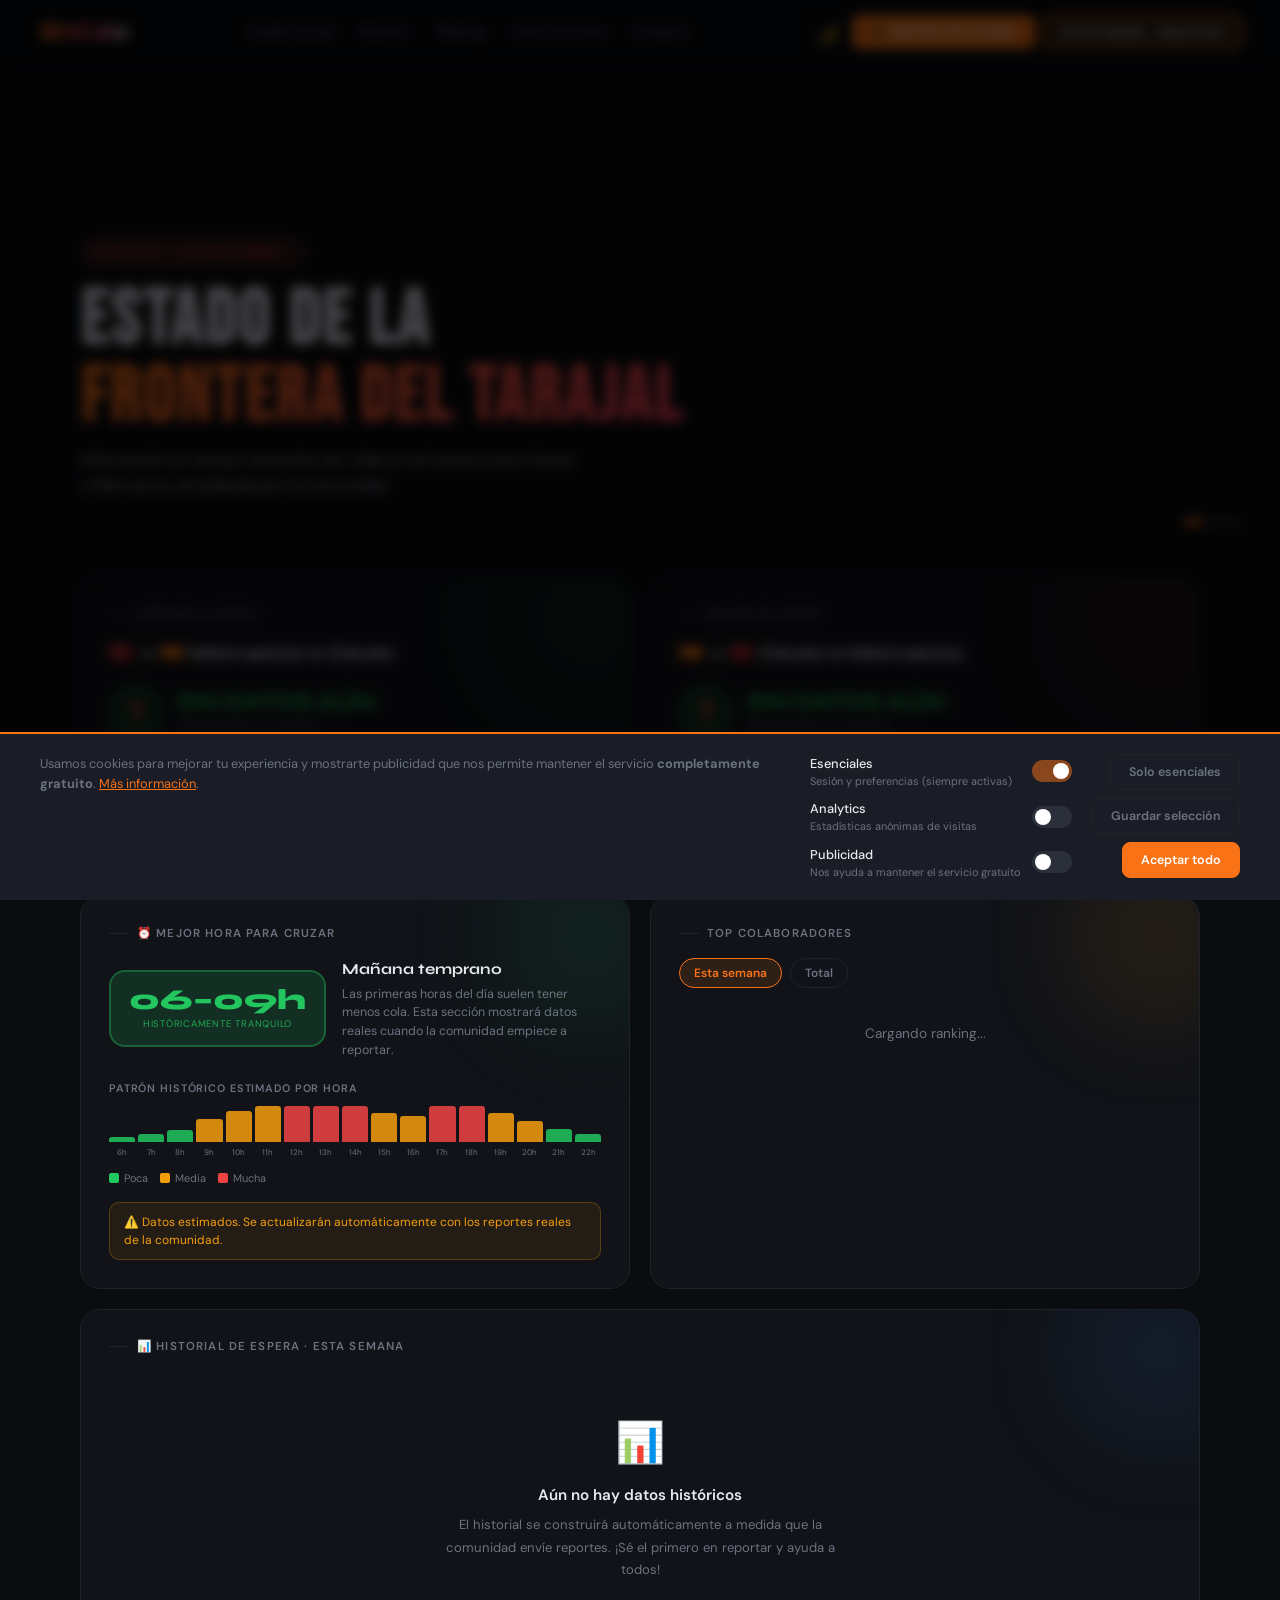
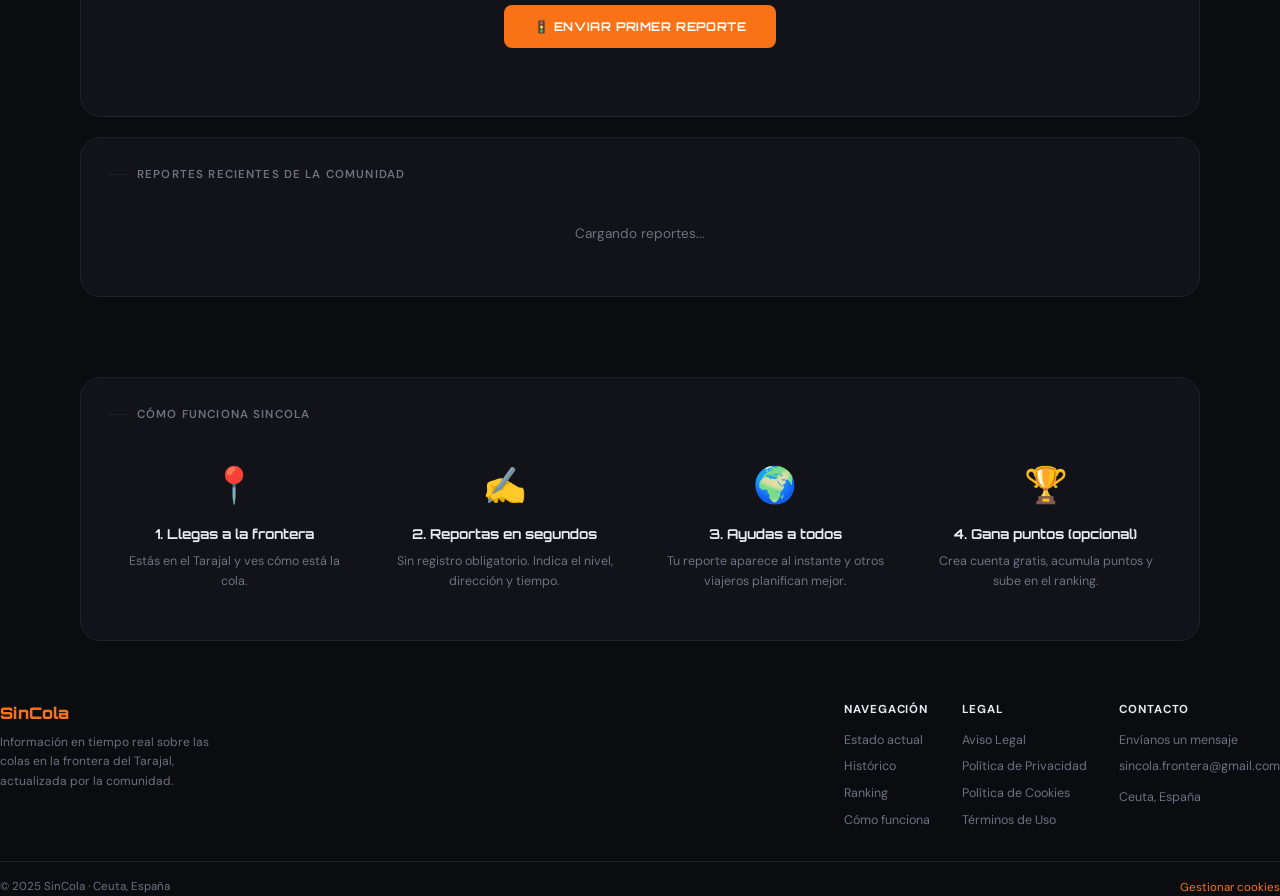
==== commit 85a83657: "sincola.listo" ====
--- a/index.html
+++ b/index.html
@@ -4,7 +4,6 @@
 <meta charset="UTF-8">
 <meta name="viewport" content="width=device-width, initial-scale=1.0">
 
-<!-- ── SEO Principal ── -->
 <title>SinCola — Estado en tiempo real de la frontera del Tarajal</title>
 <meta name="description" content="Consulta y reporta el estado de las colas en la frontera del Tarajal (Ceuta ↔ Marruecos) en tiempo real. Información actualizada por la comunidad.">
 <meta name="keywords" content="frontera Tarajal, cola frontera Ceuta, Marruecos Ceuta frontera, tiempo espera Tarajal, paso fronterizo Ceuta">
@@ -12,36 +11,25 @@
 <meta name="robots" content="index, follow">
 <link rel="canonical" href="https://sincolafrontera.github.io/sincola/">
 
-<!-- ── Open Graph ── -->
-<meta property="og:type"        content="website">
-<meta property="og:url"         content="https://sincolafrontera.github.io/sincola/">
-<meta property="og:title"       content="SinCola — Estado en tiempo real de la frontera del Tarajal">
+<meta property="og:type" content="website">
+<meta property="og:url" content="https://sincolafrontera.github.io/sincola/">
+<meta property="og:title" content="SinCola — Estado en tiempo real de la frontera del Tarajal">
 <meta property="og:description" content="Consulta y reporta el estado de las colas en la frontera del Tarajal. Información en tiempo real actualizada por la comunidad.">
-<meta property="og:image"       content="https://sincolafrontera.github.io/sincola/pwa/og-image.jpg">
-<meta property="og:image:width"  content="1200">
-<meta property="og:image:height" content="630">
-<meta property="og:locale"      content="es_ES">
-<meta property="og:site_name"   content="SinCola">
-
-<!-- ── Twitter Cards ── -->
-<meta name="twitter:card"        content="summary_large_image">
-<meta name="twitter:site"        content="@SinColaCeuta">
-<meta name="twitter:title"       content="SinCola — Frontera del Tarajal en tiempo real">
+<meta property="og:locale" content="es_ES">
+<meta property="og:site_name" content="SinCola">
+
+<meta name="twitter:card" content="summary_large_image">
+<meta name="twitter:title" content="SinCola — Frontera del Tarajal en tiempo real">
 <meta name="twitter:description" content="¿Cuánta cola hay en el Tarajal ahora mismo? Consulta el estado en tiempo real.">
-<meta name="twitter:image"       content="https://sincolafrontera.github.io/sincola/pwa/og-image.jpg">
-
-<!-- ── PWA ── -->
-<link rel="manifest"             href="/sincola/pwa/manifest.json">
-<meta name="theme-color"         content="#f97316">
-<meta name="apple-mobile-web-app-capable"          content="yes">
+
+<link rel="manifest" href="pwa/manifest.json">
+<meta name="theme-color" content="#f97316">
+<meta name="apple-mobile-web-app-capable" content="yes">
 <meta name="apple-mobile-web-app-status-bar-style" content="black-translucent">
-<meta name="apple-mobile-web-app-title"            content="SinCola">
-<link rel="apple-touch-icon"     href="/sincola/pwa/icons/icon-192.png">
-
-<!-- ── Favicon SVG ── -->
+<meta name="apple-mobile-web-app-title" content="SinCola">
+
 <link rel="icon" href="data:image/svg+xml,<svg xmlns='http://www.w3.org/2000/svg' viewBox='0 0 100 100'><rect width='100' height='100' rx='20' fill='%23f97316'/><text y='78' font-size='75' font-family='Arial' font-weight='bold' fill='white' x='18'>S</text></svg>">
 
-<!-- ── Schema.org ── -->
 <script type="application/ld+json">
 {
   "@context": "https://schema.org",
@@ -53,31 +41,18 @@
   "operatingSystem": "Web",
   "offers": { "@type": "Offer", "price": "0", "priceCurrency": "EUR" },
   "author": { "@type": "Organization", "name": "SinCola", "email": "sincola.frontera@gmail.com" },
-  "inLanguage": "es",
-  "about": {
-    "@type": "Place",
-    "name": "Frontera del Tarajal",
-    "address": {
-      "@type": "PostalAddress",
-      "addressLocality": "Ceuta",
-      "addressCountry": "ES"
-    },
-    "geo": { "@type": "GeoCoordinates", "latitude": 35.8883, "longitude": -5.3195 }
-  }
+  "inLanguage": "es"
 }
 </script>
 
-<!-- ── Fuentes ── -->
 <link rel="preconnect" href="https://fonts.googleapis.com">
 <link rel="preconnect" href="https://fonts.gstatic.com" crossorigin>
 <link href="https://fonts.googleapis.com/css2?family=Bebas+Neue&family=Orbitron:wght@700;900&family=Syne:wght@400;600;700;800&family=DM+Sans:wght@300;400;500&display=swap" rel="stylesheet">
 
-<!-- ── CSS modular ── -->
 <link rel="stylesheet" href="css/base.css">
 <link rel="stylesheet" href="css/layout.css">
 <link rel="stylesheet" href="css/components.css">
 
-<!-- ── Firebase ── -->
 <script src="https://www.gstatic.com/firebasejs/10.12.0/firebase-app-compat.js"></script>
 <script src="https://www.gstatic.com/firebasejs/10.12.0/firebase-auth-compat.js"></script>
 <script src="https://www.gstatic.com/firebasejs/10.12.0/firebase-firestore-compat.js"></script>
@@ -85,55 +60,49 @@
 
 <body>
 
-<!-- Skip link accesibilidad -->
 <a class="skip-link" href="#main">Ir al contenido principal</a>
 
-<!-- ════════════════════════════════════════════════
-     COOKIES RGPD
-     ════════════════════════════════════════════════ -->
+<!-- ═══════════════════════════════════════════
+     BANNER COOKIES RGPD
+     ═══════════════════════════════════════════ -->
 <div class="cookie-overlay" id="cookieOverlay" aria-hidden="true"></div>
 
 <div class="cookie-banner" id="cookieBanner" role="dialog" aria-modal="true" aria-label="Configuración de cookies">
   <div class="cookie-banner__text">
-    Usamos cookies para mejorar tu experiencia.
-    <a onclick="openLegal('cookies')" tabindex="0" role="button">Política de Cookies</a>.
+    Usamos cookies para mejorar tu experiencia y mostrarte publicidad que nos permite mantener el servicio <strong>completamente gratuito</strong>.
+    <a onclick="openLegal('cookies')" style="color:var(--accent);cursor:pointer;text-decoration:underline">Más información</a>.
   </div>
 
   <div class="cookie-banner__options">
-    <!-- Esenciales: siempre activo -->
     <div class="cookie-toggle-row">
       <div>
         <div class="cookie-toggle-label">Esenciales</div>
-        <div class="cookie-toggle-sub">Sesión y preferencias</div>
-      </div>
-      <label class="toggle" aria-label="Cookies esenciales (obligatorio)">
+        <div class="cookie-toggle-sub">Sesión y preferencias (siempre activas)</div>
+      </div>
+      <label class="toggle">
         <input type="checkbox" checked disabled>
         <span class="toggle__track"></span>
         <span class="toggle__thumb"></span>
       </label>
     </div>
-
-    <!-- Analytics -->
     <div class="cookie-toggle-row">
       <div>
         <div class="cookie-toggle-label">Analytics</div>
-        <div class="cookie-toggle-sub">Google Analytics anónimo</div>
-      </div>
-      <label class="toggle" aria-label="Cookies de análisis">
-        <input type="checkbox" id="cookieAnalytics">
+        <div class="cookie-toggle-sub">Estadísticas anónimas de visitas</div>
+      </div>
+      <label class="toggle">
+        <input type="checkbox" id="cookieAnalytics" checked>
         <span class="toggle__track"></span>
         <span class="toggle__thumb"></span>
       </label>
     </div>
-
-    <!-- Publicidad -->
     <div class="cookie-toggle-row">
       <div>
         <div class="cookie-toggle-label">Publicidad</div>
-        <div class="cookie-toggle-sub">Google AdSense</div>
-      </div>
-      <label class="toggle" aria-label="Cookies de publicidad">
-        <input type="checkbox" id="cookieAds">
+        <div class="cookie-toggle-sub">Nos ayuda a mantener el servicio gratuito</div>
+      </div>
+      <label class="toggle">
+        <input type="checkbox" id="cookieAds" checked>
         <span class="toggle__track"></span>
         <span class="toggle__thumb"></span>
       </label>
@@ -147,81 +116,77 @@
   </div>
 </div>
 
-<!-- ════════════════════════════════════════════════
+<!-- ═══════════════════════════════════════════
      NAVEGACIÓN
-     ════════════════════════════════════════════════ -->
+     ═══════════════════════════════════════════ -->
 <header>
   <nav class="nav" role="navigation" aria-label="Navegación principal">
 
-    <a class="nav__logo" onclick="showPage('home')" href="#" role="link" aria-label="SinCola — inicio">
-      <img
-        class="nav__logo-img"
+    <a class="nav__logo" onclick="navHome()" href="#" aria-label="SinCola — inicio">
+      <img class="nav__logo-img"
         src="https://res.cloudinary.com/dxfgrz6it/image/upload/f_auto,q_auto/SinCola.app_h8owfv"
-        alt="SinCola logo"
-        width="36" height="36"
+        alt="SinCola logo" width="36" height="36"
         onerror="this.style.display='none'">
       <span class="nav__logo-text" aria-hidden="true">SinCola</span>
     </a>
 
     <ul class="nav__links" role="list">
-      <li><a onclick="showPage('home')"                      href="#"          tabindex="0">Estado actual</a></li>
-      <li><a onclick="showPage('home');scrollTo('historico')" href="#historico" tabindex="0">Histórico</a></li>
-      <li><a onclick="showPage('home');scrollTo('ranking')"   href="#ranking"   tabindex="0">Ranking</a></li>
-      <li><a onclick="showPage('home');scrollTo('como-funciona')" href="#como-funciona" tabindex="0">Cómo funciona</a></li>
-      <li><a onclick="showPage('contact')"                   href="#"          tabindex="0">Contacto</a></li>
+      <li><a onclick="navHome()" href="#">Estado actual</a></li>
+      <li><a onclick="navScroll('historico')" href="#">Histórico</a></li>
+      <li><a onclick="navScroll('ranking')" href="#">Ranking</a></li>
+      <li><a onclick="navScroll('como-funciona')" href="#">Cómo funciona</a></li>
+      <li><a onclick="showPage('contact')" href="#">Contacto</a></li>
     </ul>
 
     <div class="nav__buttons">
       <button class="btn--theme" id="themeBtn" onclick="toggleTheme()" aria-label="Cambiar tema">🌙</button>
-      <button class="btn--report" onclick="openReport()" aria-label="Reportar estado de la frontera">
-        <span>🚦 Reportar ahora</span>
-      </button>
-      <button class="btn--login" id="loginNavBtn" onclick="openLogin()" aria-label="Iniciar sesión o registrarse">
-        Iniciar sesión · Registrar
-      </button>
-      <button class="btn--hamburger" id="menuBtn" onclick="openMobileMenu()" aria-label="Abrir menú" aria-expanded="false" aria-controls="mobileNav">☰</button>
+      <button class="btn--report" onclick="openReport()"><span>🚦 Reportar ahora</span></button>
+      <button class="btn--login" id="loginNavBtn" onclick="openLogin()">Iniciar sesión · Registrar</button>
+      <button class="btn--hamburger" id="menuBtn" onclick="openMobileMenu()" aria-label="Abrir menú" aria-expanded="false">☰</button>
     </div>
   </nav>
 </header>
 
-<!-- ════════════════════════════════════════════════
+<!-- ═══════════════════════════════════════════
      MENÚ MÓVIL
-     ════════════════════════════════════════════════ -->
-<div class="mobile-nav" id="mobileNav" role="dialog" aria-modal="true" aria-label="Menú de navegación">
+     ═══════════════════════════════════════════ -->
+<div class="mobile-nav" id="mobileNav" role="dialog" aria-modal="true" aria-label="Menú">
   <div class="mobile-nav__header">
-    <div class="nav__logo" aria-hidden="true">
-      <img src="https://res.cloudinary.com/dxfgrz6it/image/upload/f_auto,q_auto/SinCola.app_h8owfv" alt="" width="32" height="32" style="border-radius:8px" onerror="this.style.display='none'">
+    <div class="nav__logo">
+      <img src="https://res.cloudinary.com/dxfgrz6it/image/upload/f_auto,q_auto/SinCola.app_h8owfv"
+        alt="" width="32" height="32" style="border-radius:8px" onerror="this.style.display='none'">
       <span class="nav__logo-text">SinCola</span>
     </div>
     <button class="mobile-nav__close" onclick="closeMobileMenu()" aria-label="Cerrar menú">✕</button>
   </div>
-  <a onclick="closeMobileMenu();showPage('home')">Estado actual</a>
-  <a onclick="closeMobileMenu();showPage('home');setTimeout(()=>scrollTo('historico'),100)">Histórico</a>
-  <a onclick="closeMobileMenu();showPage('home');setTimeout(()=>scrollTo('ranking'),100)">Ranking</a>
-  <a onclick="closeMobileMenu();showPage('home');setTimeout(()=>scrollTo('como-funciona'),100)">Cómo funciona</a>
+  <a onclick="closeMobileMenu();navHome()">Estado actual</a>
+  <a onclick="closeMobileMenu();navScroll('historico')">Histórico</a>
+  <a onclick="closeMobileMenu();navScroll('ranking')">Ranking</a>
+  <a onclick="closeMobileMenu();navScroll('como-funciona')">Cómo funciona</a>
   <a onclick="closeMobileMenu();showPage('contact')">Contacto</a>
   <div class="mobile-nav__buttons">
     <button class="btn--report" style="width:100%;padding:14px;font-size:.75rem" onclick="closeMobileMenu();openReport()">
       <span>🚦 Reportar ahora</span>
     </button>
-    <button class="btn--login" style="width:100%;padding:12px;font-size:.65rem" onclick="closeMobileMenu();openLogin()">
+    <button style="width:100%;padding:12px;font-size:.65rem;background:rgba(249,115,22,.15);color:#fff;border:2px solid #f97316;border-radius:8px;font-family:'Orbitron',sans-serif;font-weight:700;letter-spacing:.04em;text-transform:uppercase;cursor:pointer;margin-top:4px"
+      onclick="closeMobileMenu();openLogin()">
       Iniciar sesión · Registrar
     </button>
   </div>
 </div>
 
-<!-- ════════════════════════════════════════════════
-     PÁGINA: HOME
-     ════════════════════════════════════════════════ -->
+<!-- ═══════════════════════════════════════════
+     PÁGINA HOME
+     ═══════════════════════════════════════════ -->
 <main id="main">
 <div class="page active" id="homePage">
 
   <!-- HERO -->
-  <section class="hero" aria-label="Imagen de la frontera del Tarajal">
+  <section class="hero" aria-label="Frontera del Tarajal">
     <div class="hero__slide active" style="background-image:url('https://i.redd.it/the-border-between-ceuta-spain-and-morocco-v0-dy8iatcn44ye1.jpg?width=4016&format=pjpg&auto=webp&s=13f619490a62ecf1f85ed8fbb74023832718458a')" aria-hidden="true"></div>
-    <div class="hero__slide"        style="background-image:url('https://www.pressdigital.es/images/showid/6675427')"                                                                                                                      aria-hidden="true"></div>
-    <div class="hero__slide"        style="background-image:url('https://e01-elmundo.uecdn.es/assets/multimedia/imagenes/2022/07/02/16567800220557.jpg')"                                                                                    aria-hidden="true"></div>
-    <div class="hero__slide"        style="background-image:url('https://i0.wp.com/efe.com/wp-content/uploads/2024/09/frontera-ceuta-2.jpg?fit=900,602&ssl=1')"                                                                              aria-hidden="true"></div>
+    <div class="hero__slide" style="background-image:url('https://www.pressdigital.es/images/showid/6675427')" aria-hidden="true"></div>
+    <div class="hero__slide" style="background-image:url('https://e01-elmundo.uecdn.es/assets/multimedia/imagenes/2022/07/02/16567800220557.jpg')" aria-hidden="true"></div>
+    <div class="hero__slide" style="background-image:url('https://i0.wp.com/efe.com/wp-content/uploads/2024/09/frontera-ceuta-2.jpg?fit=900,602&ssl=1')" aria-hidden="true"></div>
 
     <div class="hero__body">
       <div class="hero__live-pill" role="status" aria-live="polite">
@@ -237,82 +202,44 @@
       </p>
     </div>
 
-    <div class="hero__dots" role="tablist" aria-label="Fotos de la frontera">
+    <div class="hero__dots" role="tablist" aria-label="Fotos">
       <button class="hero__dot active" onclick="_heroGoTo(0)" role="tab" aria-label="Foto 1" aria-selected="true"></button>
-      <button class="hero__dot"        onclick="_heroGoTo(1)" role="tab" aria-label="Foto 2" aria-selected="false"></button>
-      <button class="hero__dot"        onclick="_heroGoTo(2)" role="tab" aria-label="Foto 3" aria-selected="false"></button>
-      <button class="hero__dot"        onclick="_heroGoTo(3)" role="tab" aria-label="Foto 4" aria-selected="false"></button>
+      <button class="hero__dot" onclick="_heroGoTo(1)" role="tab" aria-label="Foto 2" aria-selected="false"></button>
+      <button class="hero__dot" onclick="_heroGoTo(2)" role="tab" aria-label="Foto 3" aria-selected="false"></button>
+      <button class="hero__dot" onclick="_heroGoTo(3)" role="tab" aria-label="Foto 4" aria-selected="false"></button>
     </div>
   </section>
 
   <!-- GRID PRINCIPAL -->
   <div class="main-grid" id="estado" style="scroll-margin-top:80px">
 
-    <!-- ── Card Entrada (Marruecos → Ceuta) ── -->
+    <!-- Card Entrada -->
     <article class="card" aria-label="Estado de entrada a Ceuta">
       <div class="card__glow card__glow--green" aria-hidden="true"></div>
       <div class="card__label">Entrada a Ceuta</div>
-      <h2 class="dir-title" style="font-family:var(--font-heading);font-size:1.2rem;font-weight:700;margin-bottom:18px">
+      <h2 style="font-family:var(--font-heading);font-size:1.2rem;font-weight:700;margin-bottom:18px">
         🇲🇦 → 🇪🇸 Marruecos a Ceuta
       </h2>
 
-      <!-- Banner geo -->
-      <div class="geo-banner" id="geoBanner" style="display:none" aria-live="polite">
-        <span class="geo-banner__icon" aria-hidden="true">📍</span>
-        <span class="geo-banner__text">Detectar ubicación — <strong>—</strong></span>
-        <button class="geo-banner__btn" id="geoBtn" aria-label="Activar geolocalización">Activar</button>
-      </div>
-
       <div class="status-row">
-        <div class="status-icon status-icon--green" id="iconEntrada" aria-hidden="true">😌</div>
+        <div class="status-icon status-icon--green" id="iconEntrada" aria-hidden="true">❓</div>
         <div>
-          <div class="status-label status-label--green" id="statusEntrada" aria-live="polite">Calculando...</div>
-          <div class="status-wait" id="waitEntrada">Obteniendo datos...</div>
-        </div>
-      </div>
-
-      <div class="progress-labels" aria-hidden="true">
-        <span>Vacío</span><span>Lleno</span>
-      </div>
-      <div class="progress-track" role="progressbar" aria-label="Nivel de cola entrada" aria-valuemin="0" aria-valuemax="100">
-        <div class="progress-fill progress-fill--green" id="fillEntrada" style="width:20%"></div>
-      </div>
-
-      <div class="segments" aria-label="Tiempos por tipo de paso">
-        <div class="segment">
-          <div class="segment__icon" aria-hidden="true">🚶</div>
-          <div class="segment__name">Peatonal</div>
-          <div class="segment__val segment__val--green" id="segEntradaPeat">—</div>
-        </div>
-        <div class="segment">
-          <div class="segment__icon" aria-hidden="true">🚗</div>
-          <div class="segment__name">Coche</div>
-          <div class="segment__val segment__val--green" id="segEntradaCoche">—</div>
-        </div>
-        <div class="segment">
-          <div class="segment__icon" aria-hidden="true">🏍️</div>
-          <div class="segment__name">Moto</div>
-          <div class="segment__val segment__val--green" id="segEntradaMoto">—</div>
-        </div>
-      </div>
-
-      <div class="confidence-bar" aria-label="Nivel de confianza del dato">
-        <span style="font-size:.68rem;color:var(--muted)">Confianza:</span>
-        <div class="confidence-dots" id="confidenceEntrada" aria-hidden="true">
-          <div class="confidence-dot"></div>
-          <div class="confidence-dot"></div>
-          <div class="confidence-dot"></div>
-          <div class="confidence-dot"></div>
-          <div class="confidence-dot"></div>
-        </div>
-      </div>
-
-      <button class="btn--card-action" onclick="openReport()" aria-label="Actualizar estado de entrada">
-        📍 Actualizar estado de entrada
+          <div class="status-label status-label--green" id="statusEntrada" aria-live="polite">SIN DATOS AÚN</div>
+          <div class="status-wait" id="waitEntrada">Sé el primero en reportar</div>
+        </div>
+      </div>
+
+      <div class="progress-labels" aria-hidden="true"><span>Vacío</span><span>Lleno</span></div>
+      <div class="progress-track" role="progressbar" aria-valuemin="0" aria-valuemax="100">
+        <div class="progress-fill progress-fill--green" id="fillEntrada" style="width:5%"></div>
+      </div>
+
+      <button class="btn--card-action" onclick="openReport()">
+        📍 Reportar estado de entrada
       </button>
     </article>
 
-    <!-- ── Card Salida (Ceuta → Marruecos) ── -->
+    <!-- Card Salida -->
     <article class="card" aria-label="Estado de salida de Ceuta">
       <div class="card__glow card__glow--red" aria-hidden="true"></div>
       <div class="card__label">Salida de Ceuta</div>
@@ -321,89 +248,61 @@
       </h2>
 
       <div class="status-row">
-        <div class="status-icon status-icon--red" id="iconSalida" aria-hidden="true">😤</div>
+        <div class="status-icon status-icon--green" id="iconSalida" aria-hidden="true">❓</div>
         <div>
-          <div class="status-label status-label--red" id="statusSalida" aria-live="polite">Calculando...</div>
-          <div class="status-wait" id="waitSalida">Obteniendo datos...</div>
+          <div class="status-label status-label--green" id="statusSalida" aria-live="polite">SIN DATOS AÚN</div>
+          <div class="status-wait" id="waitSalida">Sé el primero en reportar</div>
         </div>
       </div>
 
       <div class="progress-labels" aria-hidden="true"><span>Vacío</span><span>Lleno</span></div>
-      <div class="progress-track" role="progressbar" aria-label="Nivel de cola salida" aria-valuemin="0" aria-valuemax="100">
-        <div class="progress-fill progress-fill--red" id="fillSalida" style="width:80%"></div>
-      </div>
-
-      <div class="segments" aria-label="Tiempos por tipo de paso">
-        <div class="segment">
-          <div class="segment__icon" aria-hidden="true">🚶</div>
-          <div class="segment__name">Peatonal</div>
-          <div class="segment__val segment__val--red" id="segSalidaPeat">—</div>
-        </div>
-        <div class="segment">
-          <div class="segment__icon" aria-hidden="true">🚗</div>
-          <div class="segment__name">Coche</div>
-          <div class="segment__val segment__val--yellow" id="segSalidaCoche">—</div>
-        </div>
-        <div class="segment">
-          <div class="segment__icon" aria-hidden="true">🏍️</div>
-          <div class="segment__name">Moto</div>
-          <div class="segment__val segment__val--yellow" id="segSalidaMoto">—</div>
-        </div>
-      </div>
-
-      <div class="confidence-bar" aria-label="Nivel de confianza del dato">
-        <span style="font-size:.68rem;color:var(--muted)">Confianza:</span>
-        <div class="confidence-dots" id="confidenceSalida" aria-hidden="true">
-          <div class="confidence-dot"></div>
-          <div class="confidence-dot"></div>
-          <div class="confidence-dot"></div>
-          <div class="confidence-dot"></div>
-          <div class="confidence-dot"></div>
-        </div>
-      </div>
-
-      <button class="btn--card-action" onclick="openReport()" aria-label="Actualizar estado de salida">
-        📍 Actualizar estado de salida
+      <div class="progress-track" role="progressbar" aria-valuemin="0" aria-valuemax="100">
+        <div class="progress-fill progress-fill--green" id="fillSalida" style="width:5%"></div>
+      </div>
+
+      <button class="btn--card-action" onclick="openReport()">
+        📍 Reportar estado de salida
       </button>
     </article>
 
-    <!-- ── Card Mejor hora ── -->
+    <!-- Card Mejor hora -->
     <article class="card">
       <div class="card__glow card__glow--green" aria-hidden="true"></div>
-      <div class="card__label">⏰ Mejor hora para cruzar hoy</div>
+      <div class="card__label">⏰ Mejor hora para cruzar</div>
 
       <div class="best-time-box">
-        <div class="best-time-clock" aria-label="Hora recomendada">
-          <div class="best-time-clock__time" id="bestTimeHour">07:00</div>
-          <div class="best-time-clock__label">Recomendado</div>
+        <div class="best-time-clock">
+          <div class="best-time-clock__time">06–09h</div>
+          <div class="best-time-clock__label">Históricamente tranquilo</div>
         </div>
         <div class="best-time-desc">
-          <h3>Esta mañana temprano</h3>
-          <p>Entre las <strong style="color:var(--text)">6:00</strong> y las <strong style="color:var(--text)">9:00</strong> es cuando menos cola hay habitualmente.</p>
-        </div>
-      </div>
-
-      <div class="timeline-label">Cola estimada por hora</div>
-      <div class="bar-chart" id="timelineChart" aria-label="Gráfico de cola por hora del día"></div>
-
-      <div class="legend" aria-label="Leyenda">
-        <div class="legend__item"><div class="legend__dot" style="background:var(--green)" aria-hidden="true"></div>Poca</div>
-        <div class="legend__item"><div class="legend__dot" style="background:var(--yellow)" aria-hidden="true"></div>Media</div>
-        <div class="legend__item"><div class="legend__dot" style="background:var(--red)" aria-hidden="true"></div>Mucha</div>
-      </div>
-
-      <!-- Placeholder AdSense -->
-      <div class="ad-placeholder" aria-hidden="true">📢 Espacio publicitario · Google AdSense</div>
+          <h3>Mañana temprano</h3>
+          <p>Las primeras horas del día suelen tener menos cola. Esta sección mostrará datos reales cuando la comunidad empiece a reportar.</p>
+        </div>
+      </div>
+
+      <div class="timeline-label">Patrón histórico estimado por hora</div>
+      <div class="bar-chart" id="timelineChart" aria-label="Estimación de cola por hora"></div>
+
+      <div class="legend">
+        <div class="legend__item"><div class="legend__dot" style="background:var(--green)"></div>Poca</div>
+        <div class="legend__item"><div class="legend__dot" style="background:var(--yellow)"></div>Media</div>
+        <div class="legend__item"><div class="legend__dot" style="background:var(--red)"></div>Mucha</div>
+      </div>
+
+      <div style="background:rgba(245,158,11,.08);border:1px solid rgba(245,158,11,.25);border-radius:10px;padding:10px 14px;font-size:.75rem;color:var(--yellow);margin-top:8px;line-height:1.5">
+        ⚠️ Datos estimados. Se actualizarán automáticamente con los reportes reales de la comunidad.
+      </div>
     </article>
 
-    <!-- ── Card Ranking ── -->
-    <article class="card" id="ranking" style="scroll-margin-top:80px" aria-label="Ranking de colaboradores">
+    <!-- Card Ranking -->
+    <article class="card" id="ranking" style="scroll-margin-top:80px">
       <div class="card__glow card__glow--yellow" aria-hidden="true"></div>
       <div class="card__label">Top colaboradores</div>
 
-      <div class="rank-tabs" role="tablist" aria-label="Periodo del ranking">
-        <button class="rank-tab active" id="rankTabSemanal" role="tab" aria-selected="true" aria-controls="rankingList">Esta semana</button>
-        <button class="rank-tab"        id="rankTabTotal"   role="tab" aria-selected="false" aria-controls="rankingList">Total</button>
+      <div class="rank-tabs" role="tablist">
+        <button class="rank-tab active" id="rankTabSemanal" role="tab" aria-selected="true">Esta semana</button>
+        <button class="rank-tab" id="rankTabTotal" role="tab" aria-selected="false">Total</button>
       </div>
 
       <div class="rank-list" id="rankingList" role="tabpanel" aria-live="polite">
@@ -411,54 +310,68 @@
       </div>
     </article>
 
-    <!-- ── Card Histórico semanal ── -->
-    <article class="card card--full" id="historico" style="scroll-margin-top:80px" aria-label="Historial de espera semanal">
+    <!-- Card Histórico -->
+    <article class="card card--full" id="historico" style="scroll-margin-top:80px">
       <div class="card__glow card__glow--blue" aria-hidden="true"></div>
       <div class="card__label">📊 Historial de espera · Esta semana</div>
 
-      <div class="charts-grid">
-        <div class="chart-box">
-          <div class="chart-box__title">🚶 Peatonal</div>
-          <div class="chart-box__sub">Pulsa un día para ver su pico</div>
-          <div class="peak-display" id="pkP" aria-live="polite">
-            <span class="peak-day">📅</span>
-            <span class="peak-val" style="font-size:.82rem;color:var(--muted);font-weight:400;flex:1">Pulsa una barra</span>
-            <span class="peak-hora">—</span>
+      <!-- Estado vacío: se muestra cuando no hay datos -->
+      <div id="historicoVacio" style="text-align:center;padding:40px 20px;color:var(--muted)">
+        <div style="font-size:2.5rem;margin-bottom:12px">📊</div>
+        <div style="font-size:.95rem;font-weight:600;color:var(--text);margin-bottom:8px">Aún no hay datos históricos</div>
+        <div style="font-size:.82rem;line-height:1.7;max-width:420px;margin:0 auto">
+          El historial se construirá automáticamente a medida que la comunidad envíe reportes.
+          ¡Sé el primero en reportar y ayuda a todos!
+        </div>
+        <button class="btn--report" style="margin-top:24px;padding:12px 28px;font-size:.75rem" onclick="openReport()">
+          <span>🚦 Enviar primer reporte</span>
+        </button>
+      </div>
+
+      <!-- Gráficos: se muestran cuando hay datos -->
+      <div id="historicoCharts" style="display:none">
+        <div class="charts-grid">
+          <div class="chart-box">
+            <div class="chart-box__title">🚶 Peatonal</div>
+            <div class="chart-box__sub">Pulsa un día para ver su pico</div>
+            <div class="peak-display" id="pkP">
+              <span class="peak-day">📅</span>
+              <span class="peak-val" style="font-size:.82rem;color:var(--muted);font-weight:400;flex:1">Pulsa una barra</span>
+              <span class="peak-hora">—</span>
+            </div>
+            <div class="week-chart" id="chP"></div>
+            <div class="chart-avg">Media: <span id="avgP" style="color:var(--yellow)">—</span> min</div>
           </div>
-          <div class="week-chart" id="chP" role="img" aria-label="Gráfico peatonal semanal"></div>
-          <div class="chart-avg">Media: <span id="avgP" style="color:var(--yellow)">—</span> min</div>
-        </div>
-
-        <div class="chart-box">
-          <div class="chart-box__title">🏍️ Moto</div>
-          <div class="chart-box__sub">Pulsa un día para ver su pico</div>
-          <div class="peak-display" id="pkM" aria-live="polite">
-            <span class="peak-day">📅</span>
-            <span class="peak-val" style="font-size:.82rem;color:var(--muted);font-weight:400;flex:1">Pulsa una barra</span>
-            <span class="peak-hora">—</span>
+          <div class="chart-box">
+            <div class="chart-box__title">🏍️ Moto</div>
+            <div class="chart-box__sub">Pulsa un día para ver su pico</div>
+            <div class="peak-display" id="pkM">
+              <span class="peak-day">📅</span>
+              <span class="peak-val" style="font-size:.82rem;color:var(--muted);font-weight:400;flex:1">Pulsa una barra</span>
+              <span class="peak-hora">—</span>
+            </div>
+            <div class="week-chart" id="chM"></div>
+            <div class="chart-avg">Media: <span id="avgM" style="color:var(--green)">—</span> min</div>
           </div>
-          <div class="week-chart" id="chM" role="img" aria-label="Gráfico moto semanal"></div>
-          <div class="chart-avg">Media: <span id="avgM" style="color:var(--green)">—</span> min</div>
-        </div>
-
-        <div class="chart-box">
-          <div class="chart-box__title">🚗 Coche</div>
-          <div class="chart-box__sub">Pulsa un día para ver su pico</div>
-          <div class="peak-display" id="pkC" aria-live="polite">
-            <span class="peak-day">📅</span>
-            <span class="peak-val" style="font-size:.82rem;color:var(--muted);font-weight:400;flex:1">Pulsa una barra</span>
-            <span class="peak-hora">—</span>
+          <div class="chart-box">
+            <div class="chart-box__title">🚗 Coche</div>
+            <div class="chart-box__sub">Pulsa un día para ver su pico</div>
+            <div class="peak-display" id="pkC">
+              <span class="peak-day">📅</span>
+              <span class="peak-val" style="font-size:.82rem;color:var(--muted);font-weight:400;flex:1">Pulsa una barra</span>
+              <span class="peak-hora">—</span>
+            </div>
+            <div class="week-chart" id="chC"></div>
+            <div class="chart-avg">Media: <span id="avgC" style="color:var(--red)">—</span> min</div>
           </div>
-          <div class="week-chart" id="chC" role="img" aria-label="Gráfico coche semanal"></div>
-          <div class="chart-avg">Media: <span id="avgC" style="color:var(--red)">—</span> min</div>
         </div>
       </div>
     </article>
 
-    <!-- ── Card Feed ── -->
-    <article class="card card--full" aria-label="Reportes recientes de la comunidad">
+    <!-- Card Feed -->
+    <article class="card card--full">
       <div class="card__label">Reportes recientes de la comunidad</div>
-      <div class="feed" id="feedReal" role="feed" aria-live="polite" aria-label="Últimos reportes">
+      <div class="feed" id="feedReal" role="feed" aria-live="polite">
         <div class="feed__empty">Cargando reportes...</div>
       </div>
     </article>
@@ -466,27 +379,27 @@
   </div><!-- /main-grid -->
 
   <!-- CÓMO FUNCIONA -->
-  <section class="how-section" id="como-funciona" aria-labelledby="howTitle">
+  <section class="how-section" id="como-funciona" style="scroll-margin-top:80px">
     <article class="card card--full">
       <div class="card__label">Cómo funciona SinCola</div>
       <div class="how-grid">
         <div class="how-item">
-          <div class="how-item__icon" aria-hidden="true">📍</div>
+          <div class="how-item__icon">📍</div>
           <div class="how-item__title">1. Llegas a la frontera</div>
           <div class="how-item__desc">Estás en el Tarajal y ves cómo está la cola.</div>
         </div>
         <div class="how-item">
-          <div class="how-item__icon" aria-hidden="true">✍️</div>
+          <div class="how-item__icon">✍️</div>
           <div class="how-item__title">2. Reportas en segundos</div>
           <div class="how-item__desc">Sin registro obligatorio. Indica el nivel, dirección y tiempo.</div>
         </div>
         <div class="how-item">
-          <div class="how-item__icon" aria-hidden="true">🌍</div>
+          <div class="how-item__icon">🌍</div>
           <div class="how-item__title">3. Ayudas a todos</div>
           <div class="how-item__desc">Tu reporte aparece al instante y otros viajeros planifican mejor.</div>
         </div>
         <div class="how-item">
-          <div class="how-item__icon" aria-hidden="true">🏆</div>
+          <div class="how-item__icon">🏆</div>
           <div class="how-item__title">4. Gana puntos (opcional)</div>
           <div class="how-item__desc">Crea cuenta gratis, acumula puntos y sube en el ranking.</div>
         </div>
@@ -496,42 +409,43 @@
 
 </div><!-- /homePage -->
 
-<!-- ════════════════════════════════════════════════
-     PÁGINA: CONTACTO
-     ════════════════════════════════════════════════ -->
+<!-- ═══════════════════════════════════════════
+     PÁGINA CONTACTO
+     ═══════════════════════════════════════════ -->
 <div class="page" id="contactPage">
   <div class="contact-wrap">
     <h2>Ponte en <span class="gradient-text">Contacto</span></h2>
-    <p class="sub">¿Tienes alguna pregunta o sugerencia? Escríbenos y te respondemos lo antes posible.</p>
+    <p class="sub">¿Tienes alguna pregunta o sugerencia? Rellena el formulario y te respondemos lo antes posible.</p>
 
     <div class="cform">
-      <label class="form-label" for="cNombre">Nombre <span style="color:var(--red)" aria-label="obligatorio">*</span></label>
+      <label class="form-label" for="cNombre">Nombre <span style="color:var(--red)">*</span></label>
       <input class="form-input" id="cNombre" type="text" placeholder="Tu nombre" autocomplete="name" required maxlength="100">
 
-      <label class="form-label" for="cEmail">Email <span style="color:var(--red)" aria-label="obligatorio">*</span></label>
+      <label class="form-label" for="cEmail">Tu email (para responderte) <span style="color:var(--red)">*</span></label>
       <input class="form-input" id="cEmail" type="email" placeholder="tu@email.com" autocomplete="email" required maxlength="200">
 
       <label class="form-label" for="cAsunto">Asunto</label>
       <input class="form-input" id="cAsunto" type="text" placeholder="¿En qué podemos ayudarte?" maxlength="200">
 
-      <label class="form-label" for="cMsg">Mensaje <span style="color:var(--red)" aria-label="obligatorio">*</span></label>
+      <label class="form-label" for="cMsg">Mensaje <span style="color:var(--red)">*</span></label>
       <textarea class="form-input" id="cMsg" maxlength="500" placeholder="Escribe tu mensaje aquí..." rows="6"></textarea>
-      <div class="form-char-count" id="cCount" aria-live="polite">0 / 500</div>
+      <div class="form-char-count" id="cCount">0 / 500</div>
 
       <button class="form-submit" id="cBtn" onclick="sendContact()">Enviar mensaje</button>
-      <div class="form-status" id="cStatus" role="alert" aria-live="assertive"></div>
+      <div class="form-status" id="cStatus" role="alert"></div>
     </div>
 
     <div class="contact-info">
       <div class="contact-info-box">
-        <div class="ico" aria-hidden="true">✉️</div>
+        <div class="ico">✉️</div>
         <div>
-          <div class="lbl">Email</div>
-          <div class="val"><a href="mailto:sincola.frontera@gmail.com">sincola.frontera@gmail.com</a></div>
+          <div class="lbl">Email directo</div>
+          <div class="val" style="user-select:all;cursor:text;word-break:break-all">sincola.frontera@gmail.com</div>
+          <div style="font-size:.68rem;color:var(--muted);margin-top:4px">Puedes copiar este email si prefieres escribirnos directamente</div>
         </div>
       </div>
       <div class="contact-info-box">
-        <div class="ico" aria-hidden="true">📍</div>
+        <div class="ico">📍</div>
         <div>
           <div class="lbl">Ubicación</div>
           <div class="val">Ceuta, España</div>
@@ -543,14 +457,16 @@
 
 </main>
 
-<!-- ════════════════════════════════════════════════
+<!-- ═══════════════════════════════════════════
      FOOTER
-     ════════════════════════════════════════════════ -->
+     ═══════════════════════════════════════════ -->
 <footer>
   <div class="footer__top">
     <div>
       <div class="footer__brand">
-        <img class="footer__brand-img" src="https://res.cloudinary.com/dxfgrz6it/image/upload/f_auto,q_auto/SinCola.app_h8owfv" alt="SinCola" width="32" height="32" onerror="this.style.display='none'">
+        <img class="footer__brand-img"
+          src="https://res.cloudinary.com/dxfgrz6it/image/upload/f_auto,q_auto/SinCola.app_h8owfv"
+          alt="SinCola" width="32" height="32" onerror="this.style.display='none'">
         <span class="footer__brand-name">SinCola</span>
       </div>
       <div class="footer__desc">Información en tiempo real sobre las colas en la frontera del Tarajal, actualizada por la comunidad.</div>
@@ -559,29 +475,23 @@
     <div class="footer__links">
       <div class="footer__col">
         <h4>Navegación</h4>
-        <a onclick="showPage('home')">Estado actual</a>
-        <a onclick="showPage('home');setTimeout(()=>scrollTo('historico'),50)">Histórico</a>
-        <a onclick="showPage('home');setTimeout(()=>scrollTo('ranking'),50)">Ranking</a>
-        <a onclick="showPage('home');setTimeout(()=>scrollTo('como-funciona'),50)">Cómo funciona</a>
+        <a onclick="navHome()" href="#">Estado actual</a>
+        <a onclick="navScroll('historico')" href="#">Histórico</a>
+        <a onclick="navScroll('ranking')" href="#">Ranking</a>
+        <a onclick="navScroll('como-funciona')" href="#">Cómo funciona</a>
       </div>
       <div class="footer__col">
         <h4>Legal</h4>
-        <a onclick="openLegal('aviso')">Aviso Legal</a>
-        <a onclick="openLegal('privacidad')">Política de Privacidad</a>
-        <a onclick="openLegal('cookies')">Política de Cookies</a>
-        <a onclick="openLegal('terminos')">Términos de Uso</a>
+        <a onclick="openLegal('aviso')" href="#">Aviso Legal</a>
+        <a onclick="openLegal('privacidad')" href="#">Política de Privacidad</a>
+        <a onclick="openLegal('cookies')" href="#">Política de Cookies</a>
+        <a onclick="openLegal('terminos')" href="#">Términos de Uso</a>
       </div>
       <div class="footer__col">
         <h4>Contacto</h4>
-        <a onclick="showPage('contact')">Envíanos un mensaje</a>
-        <a href="mailto:sincola.frontera@gmail.com">sincola.frontera@gmail.com</a>
-        <a>Ceuta, España</a>
-      </div>
-      <div class="footer__col">
-        <h4>Síguenos</h4>
-        <a href="#" rel="noopener noreferrer">Instagram</a>
-        <a href="#" rel="noopener noreferrer">Twitter / X</a>
-        <a href="#" rel="noopener noreferrer">WhatsApp</a>
+        <a onclick="showPage('contact')" href="#">Envíanos un mensaje</a>
+        <span style="display:block;font-size:.78rem;color:var(--muted);margin-bottom:8px;user-select:all">sincola.frontera@gmail.com</span>
+        <span style="font-size:.78rem;color:var(--muted)">Ceuta, España</span>
       </div>
     </div>
   </div>
@@ -594,9 +504,9 @@
   </div>
 </footer>
 
-<!-- ════════════════════════════════════════════════
+<!-- ═══════════════════════════════════════════
      MODALES
-     ════════════════════════════════════════════════ -->
+     ═══════════════════════════════════════════ -->
 
 <!-- Login -->
 <div class="overlay" id="loginModal" role="dialog" aria-modal="true" aria-labelledby="loginTitle">
@@ -604,7 +514,6 @@
     <button class="modal__close" onclick="closeLogin()" aria-label="Cerrar">✕</button>
     <h2 class="modal__title" id="loginTitle">Acceder a SinCola</h2>
     <p class="modal__sub">Con cuenta acumulas puntos y apareces en el ranking</p>
-
     <button class="btn--google" onclick="loginGoogle()">
       <svg width="20" height="20" viewBox="0 0 48 48" aria-hidden="true">
         <path fill="#EA4335" d="M24 9.5c3.54 0 6.71 1.22 9.21 3.6l6.85-6.85C35.9 2.38 30.47 0 24 0S6.51 5.38 2.56 13.22l7.98 6.19C12.43 13.72 17.74 9.5 24 9.5z"/>
@@ -614,11 +523,9 @@
       </svg>
       Continuar con Google
     </button>
-
     <p style="font-size:.68rem;color:var(--muted);margin-bottom:4px;line-height:1.5">
       Al continuar, Google puede tratar tus datos según sus políticas.
     </p>
-
     <div class="divider"><div class="divider__line"></div><span class="divider__text">o anónimo</span><div class="divider__line"></div></div>
     <button class="btn--ghost" onclick="closeLogin();openReport()">👻 Continuar sin cuenta (anónimo)</button>
   </div>
@@ -631,7 +538,6 @@
     <h2 class="modal__title" id="reportTitle">Reportar estado</h2>
     <p class="modal__sub">Tu reporte ayuda a la comunidad y te da <strong style="color:var(--accent)">+10 puntos</strong></p>
 
-    <!-- Banner usuario -->
     <div class="report-banner">
       <span class="report-banner__name" id="repName">👤 Anónimo</span>
       <span class="report-banner__link" id="repLoginLink" onclick="closeReport();openLogin()" tabindex="0" role="button">
@@ -639,58 +545,44 @@
       </span>
     </div>
 
-    <!-- Cooldown warning -->
     <div class="cooldown-msg" id="cooldownMsg" role="alert"></div>
 
-    <!-- Dirección -->
     <div class="modal__label" id="labelDir">¿Dirección?</div>
     <div class="sel-group" role="group" aria-labelledby="labelDir">
       <button class="sel-btn active" onclick="selBtn(this,'d')" aria-pressed="true">🇲🇦→🇪🇸 Entrando</button>
-      <button class="sel-btn"        onclick="selBtn(this,'d')" aria-pressed="false">🇪🇸→🇲🇦 Saliendo</button>
-    </div>
-
-    <!-- Tipo de paso -->
+      <button class="sel-btn" onclick="selBtn(this,'d')" aria-pressed="false">🇪🇸→🇲🇦 Saliendo</button>
+    </div>
+
     <div class="modal__label" id="labelTipo">¿Tipo de paso?</div>
     <div class="sel-group" role="group" aria-labelledby="labelTipo">
       <button class="sel-btn active" onclick="selBtn(this,'t')" aria-pressed="true">🚶 Peatonal</button>
-      <button class="sel-btn"        onclick="selBtn(this,'t')" aria-pressed="false">🚗 Coche</button>
-      <button class="sel-btn"        onclick="selBtn(this,'t')" aria-pressed="false">🏍️ Moto</button>
-    </div>
-
-    <!-- Nivel de cola -->
+      <button class="sel-btn" onclick="selBtn(this,'t')" aria-pressed="false">🚗 Coche</button>
+      <button class="sel-btn" onclick="selBtn(this,'t')" aria-pressed="false">🏍️ Moto</button>
+    </div>
+
     <div class="modal__label" id="labelNivel">¿Cómo está la cola?</div>
     <div class="sel-group" role="group" aria-labelledby="labelNivel">
       <button class="sel-btn" onclick="selBtn(this,'l')" aria-pressed="false">😌 Poca</button>
-      <button class="sel-btn active--yellow active" onclick="selBtn(this,'l')" aria-pressed="true">😐 Media</button>
+      <button class="sel-btn active active--yellow" onclick="selBtn(this,'l')" aria-pressed="true">😐 Media</button>
       <button class="sel-btn" onclick="selBtn(this,'l')" aria-pressed="false">😤 Mucha</button>
     </div>
 
-    <!-- Dónde está la cola -->
     <div class="modal__label" id="labelPolicia">¿Dónde está la cola?</div>
     <div class="police-grid" role="group" aria-labelledby="labelPolicia">
       <button class="sel-btn sel-btn--police" onclick="selBtn(this,'p')" aria-pressed="false">
-        <span class="icon" aria-hidden="true">🇲🇦</span>
-        <span class="name">Policía marroquí</span>
-        <span class="sub">Cola larga</span>
+        <span class="icon">🇲🇦</span><span class="name">Policía marroquí</span><span class="sub">Cola larga</span>
       </button>
       <button class="sel-btn sel-btn--police" onclick="selBtn(this,'p')" aria-pressed="false">
-        <span class="icon" aria-hidden="true">🇪🇸</span>
-        <span class="name">Policía española</span>
-        <span class="sub">Cola larga</span>
+        <span class="icon">🇪🇸</span><span class="name">Policía española</span><span class="sub">Cola larga</span>
       </button>
       <button class="sel-btn sel-btn--police" onclick="selBtn(this,'p')" aria-pressed="false">
-        <span class="icon" aria-hidden="true">🇲🇦🇪🇸</span>
-        <span class="name">Las dos</span>
-        <span class="sub">Ambos lados</span>
+        <span class="icon">🇲🇦🇪🇸</span><span class="name">Las dos</span><span class="sub">Ambos lados</span>
       </button>
       <button class="sel-btn sel-btn--police" onclick="selBtn(this,'p')" aria-pressed="false">
-        <span class="icon" aria-hidden="true">✅</span>
-        <span class="name">Ninguna</span>
-        <span class="sub">Todo fluido</span>
+        <span class="icon">✅</span><span class="name">Ninguna</span><span class="sub">Todo fluido</span>
       </button>
     </div>
 
-    <!-- Tiempo de espera -->
     <div class="modal__label">
       ¿Cuánto tiempo llevas esperando?
       <span style="color:var(--muted);font-weight:400;text-transform:none;letter-spacing:0">(opcional)</span>
@@ -698,12 +590,12 @@
     <div class="time-inputs">
       <div class="time-input-wrap">
         <input class="time-input" type="number" id="hInput" min="0" max="12" placeholder="0" aria-label="Horas de espera">
-        <span class="time-input-unit" aria-hidden="true">h</span>
+        <span class="time-input-unit">h</span>
       </div>
       <span style="color:var(--muted)">:</span>
       <div class="time-input-wrap">
         <input class="time-input" type="number" id="mInput" min="0" max="59" placeholder="0" aria-label="Minutos de espera">
-        <span class="time-input-unit" aria-hidden="true">min</span>
+        <span class="time-input-unit">min</span>
       </div>
     </div>
 
@@ -724,37 +616,45 @@
   <span class="toast__icon" id="toastIcon" aria-hidden="true">🎉</span>
   <div>
     <div class="toast__title" id="toastTitle">¡Listo!</div>
-    <div class="toast__sub"   id="toastSub"></div>
+    <div class="toast__sub" id="toastSub"></div>
   </div>
 </div>
 
-<!-- ════════════════════════════════════════════════
+<!-- ═══════════════════════════════════════════
      SCRIPTS
-     ════════════════════════════════════════════════ -->
+     ═══════════════════════════════════════════ -->
 <script src="js/firebase.js"></script>
 <script src="js/modules/statusEngine.js"></script>
 <script src="js/modules/antiSpam.js"></script>
 <script src="js/modules/cookies.js"></script>
 <script src="js/modules/reputation.js"></script>
-<script src="js/modules/geolocation.js"></script>
 <script src="js/app.js"></script>
 
 <script>
-// ── Scroll helper ──────────────────────────────
-function scrollTo(id) {
-  document.getElementById(id)?.scrollIntoView({ behavior: 'smooth' });
+// Navegar a home y scroll suave a una sección
+function navHome() {
+  showPage('home');
+  window.scrollTo({ top: 0, behavior: 'smooth' });
 }
 
-// ── Service Worker ──────────────────────────────
+function navScroll(id) {
+  showPage('home');
+  setTimeout(() => {
+    const el = document.getElementById(id);
+    if (el) el.scrollIntoView({ behavior: 'smooth' });
+  }, 60);
+}
+
+// Service Worker PWA
 if ('serviceWorker' in navigator) {
   window.addEventListener('load', () => {
-    navigator.serviceWorker.register('/sincola/sw.js', { scope: '/sincola/' })
-      .then(reg => console.info('[SW] Registrado:', reg.scope))
-      .catch(err => console.warn('[SW] Error:', err));
+    navigator.serviceWorker.register('sw.js')
+      .then(r => console.info('[SW] Registrado'))
+      .catch(e => console.warn('[SW] Error:', e));
   });
 }
 
-// ── Shortcut de URL: ?action=report ────────────
+// Abrir reporte desde URL ?action=report
 window.addEventListener('DOMContentLoaded', () => {
   const params = new URLSearchParams(window.location.search);
   if (params.get('action') === 'report') {
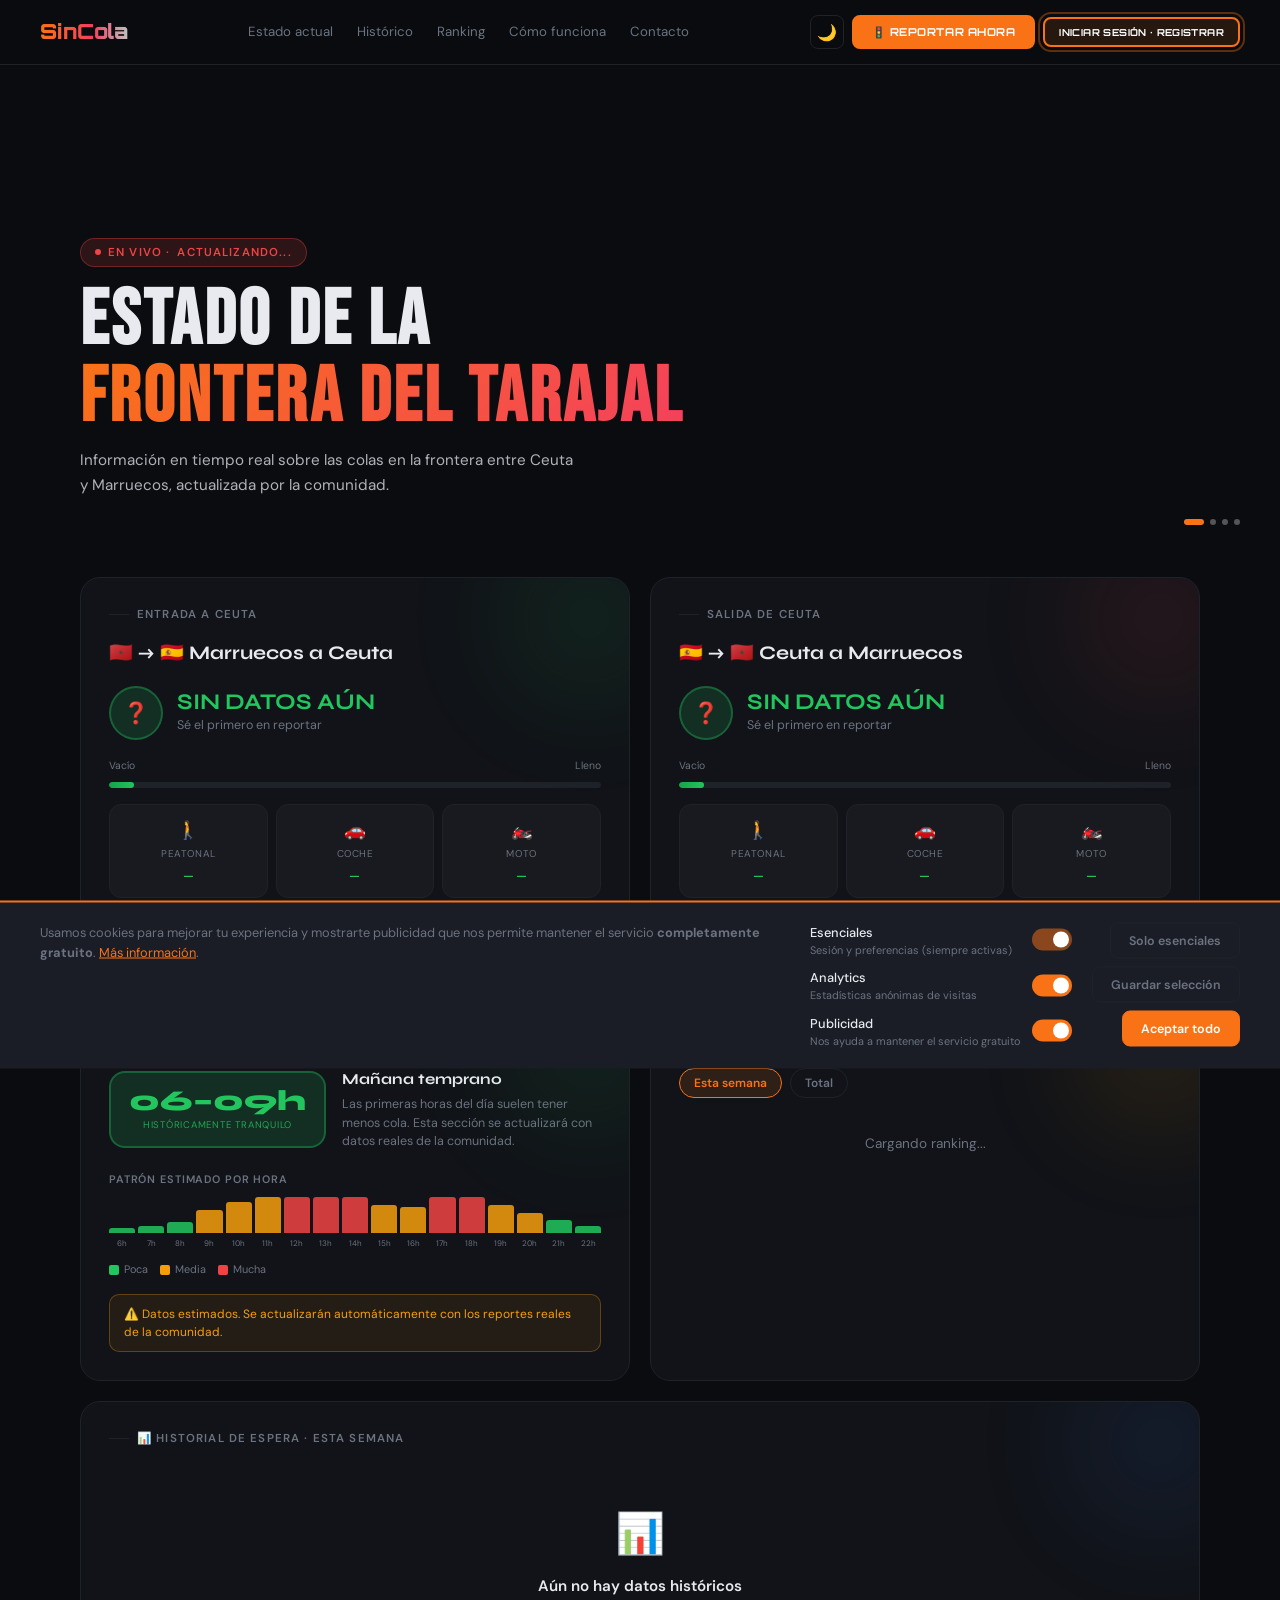
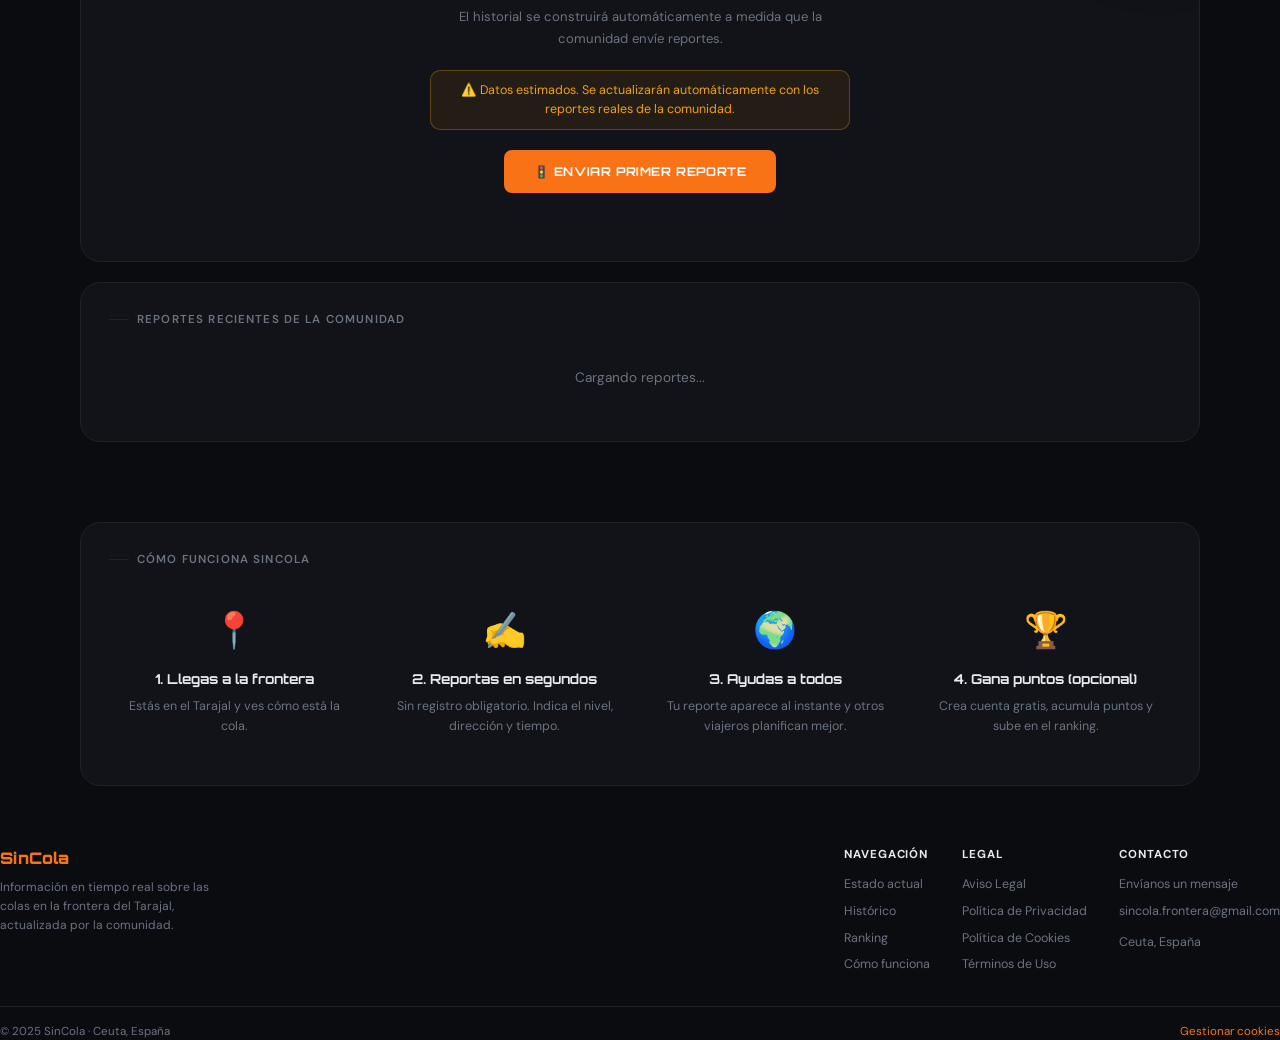
==== commit d2098dfa: "Add files via upload" ====
--- a/index.html
+++ b/index.html
@@ -17,7 +17,6 @@
 <meta property="og:description" content="Consulta y reporta el estado de las colas en la frontera del Tarajal. Información en tiempo real actualizada por la comunidad.">
 <meta property="og:locale" content="es_ES">
 <meta property="og:site_name" content="SinCola">
-
 <meta name="twitter:card" content="summary_large_image">
 <meta name="twitter:title" content="SinCola — Frontera del Tarajal en tiempo real">
 <meta name="twitter:description" content="¿Cuánta cola hay en el Tarajal ahora mismo? Consulta el estado en tiempo real.">
@@ -62,15 +61,15 @@
 
 <a class="skip-link" href="#main">Ir al contenido principal</a>
 
-<!-- ═══════════════════════════════════════════
-     BANNER COOKIES RGPD
-     ═══════════════════════════════════════════ -->
-<div class="cookie-overlay" id="cookieOverlay" aria-hidden="true"></div>
+<!-- ═══════════════════════════════════════════════
+     COOKIES RGPD — usa clase 'show' (en components.css)
+     ═══════════════════════════════════════════════ -->
+<div class="cookie-overlay" id="cookieOverlay"></div>
 
 <div class="cookie-banner" id="cookieBanner" role="dialog" aria-modal="true" aria-label="Configuración de cookies">
   <div class="cookie-banner__text">
     Usamos cookies para mejorar tu experiencia y mostrarte publicidad que nos permite mantener el servicio <strong>completamente gratuito</strong>.
-    <a onclick="openLegal('cookies')" style="color:var(--accent);cursor:pointer;text-decoration:underline">Más información</a>.
+    <span onclick="openLegal('cookies')" style="color:var(--accent);cursor:pointer;text-decoration:underline">Más información</span>.
   </div>
 
   <div class="cookie-banner__options">
@@ -116,9 +115,9 @@
   </div>
 </div>
 
-<!-- ═══════════════════════════════════════════
+<!-- ═══════════════════════════════════════════════
      NAVEGACIÓN
-     ═══════════════════════════════════════════ -->
+     ═══════════════════════════════════════════════ -->
 <header>
   <nav class="nav" role="navigation" aria-label="Navegación principal">
 
@@ -142,14 +141,14 @@
       <button class="btn--theme" id="themeBtn" onclick="toggleTheme()" aria-label="Cambiar tema">🌙</button>
       <button class="btn--report" onclick="openReport()"><span>🚦 Reportar ahora</span></button>
       <button class="btn--login" id="loginNavBtn" onclick="openLogin()">Iniciar sesión · Registrar</button>
-      <button class="btn--hamburger" id="menuBtn" onclick="openMobileMenu()" aria-label="Abrir menú" aria-expanded="false">☰</button>
+      <button class="btn--hamburger" id="menuBtn" onclick="openMobileMenu()" aria-label="Abrir menú">☰</button>
     </div>
   </nav>
 </header>
 
-<!-- ═══════════════════════════════════════════
+<!-- ═══════════════════════════════════════════════
      MENÚ MÓVIL
-     ═══════════════════════════════════════════ -->
+     ═══════════════════════════════════════════════ -->
 <div class="mobile-nav" id="mobileNav" role="dialog" aria-modal="true" aria-label="Menú">
   <div class="mobile-nav__header">
     <div class="nav__logo">
@@ -175,9 +174,9 @@
   </div>
 </div>
 
-<!-- ═══════════════════════════════════════════
+<!-- ═══════════════════════════════════════════════
      PÁGINA HOME
-     ═══════════════════════════════════════════ -->
+     ═══════════════════════════════════════════════ -->
 <main id="main">
 <div class="page active" id="homePage">
 
@@ -210,10 +209,10 @@
     </div>
   </section>
 
-  <!-- GRID PRINCIPAL -->
+  <!-- GRID -->
   <div class="main-grid" id="estado" style="scroll-margin-top:80px">
 
-    <!-- Card Entrada -->
+    <!-- ── Card Entrada ── -->
     <article class="card" aria-label="Estado de entrada a Ceuta">
       <div class="card__glow card__glow--green" aria-hidden="true"></div>
       <div class="card__label">Entrada a Ceuta</div>
@@ -234,12 +233,31 @@
         <div class="progress-fill progress-fill--green" id="fillEntrada" style="width:5%"></div>
       </div>
 
+      <!-- Peatonal / Coche / Moto -->
+      <div class="segments">
+        <div class="segment">
+          <div class="segment__icon">🚶</div>
+          <div class="segment__name">Peatonal</div>
+          <div class="segment__val segment__val--green" id="segEntradaPeat">—</div>
+        </div>
+        <div class="segment">
+          <div class="segment__icon">🚗</div>
+          <div class="segment__name">Coche</div>
+          <div class="segment__val segment__val--green" id="segEntradaCoche">—</div>
+        </div>
+        <div class="segment">
+          <div class="segment__icon">🏍️</div>
+          <div class="segment__name">Moto</div>
+          <div class="segment__val segment__val--green" id="segEntradaMoto">—</div>
+        </div>
+      </div>
+
       <button class="btn--card-action" onclick="openReport()">
         📍 Reportar estado de entrada
       </button>
     </article>
 
-    <!-- Card Salida -->
+    <!-- ── Card Salida ── -->
     <article class="card" aria-label="Estado de salida de Ceuta">
       <div class="card__glow card__glow--red" aria-hidden="true"></div>
       <div class="card__label">Salida de Ceuta</div>
@@ -260,12 +278,31 @@
         <div class="progress-fill progress-fill--green" id="fillSalida" style="width:5%"></div>
       </div>
 
+      <!-- Peatonal / Coche / Moto -->
+      <div class="segments">
+        <div class="segment">
+          <div class="segment__icon">🚶</div>
+          <div class="segment__name">Peatonal</div>
+          <div class="segment__val segment__val--green" id="segSalidaPeat">—</div>
+        </div>
+        <div class="segment">
+          <div class="segment__icon">🚗</div>
+          <div class="segment__name">Coche</div>
+          <div class="segment__val segment__val--green" id="segSalidaCoche">—</div>
+        </div>
+        <div class="segment">
+          <div class="segment__icon">🏍️</div>
+          <div class="segment__name">Moto</div>
+          <div class="segment__val segment__val--green" id="segSalidaMoto">—</div>
+        </div>
+      </div>
+
       <button class="btn--card-action" onclick="openReport()">
         📍 Reportar estado de salida
       </button>
     </article>
 
-    <!-- Card Mejor hora -->
+    <!-- ── Card Mejor hora ── -->
     <article class="card">
       <div class="card__glow card__glow--green" aria-hidden="true"></div>
       <div class="card__label">⏰ Mejor hora para cruzar</div>
@@ -277,11 +314,11 @@
         </div>
         <div class="best-time-desc">
           <h3>Mañana temprano</h3>
-          <p>Las primeras horas del día suelen tener menos cola. Esta sección mostrará datos reales cuando la comunidad empiece a reportar.</p>
-        </div>
-      </div>
-
-      <div class="timeline-label">Patrón histórico estimado por hora</div>
+          <p>Las primeras horas del día suelen tener menos cola. Esta sección se actualizará con datos reales de la comunidad.</p>
+        </div>
+      </div>
+
+      <div class="timeline-label">Patrón estimado por hora</div>
       <div class="bar-chart" id="timelineChart" aria-label="Estimación de cola por hora"></div>
 
       <div class="legend">
@@ -290,12 +327,12 @@
         <div class="legend__item"><div class="legend__dot" style="background:var(--red)"></div>Mucha</div>
       </div>
 
-      <div style="background:rgba(245,158,11,.08);border:1px solid rgba(245,158,11,.25);border-radius:10px;padding:10px 14px;font-size:.75rem;color:var(--yellow);margin-top:8px;line-height:1.5">
+      <div style="background:rgba(245,158,11,.08);border:1px solid rgba(245,158,11,.3);border-radius:10px;padding:10px 14px;font-size:.75rem;color:var(--yellow);margin-top:8px;line-height:1.5">
         ⚠️ Datos estimados. Se actualizarán automáticamente con los reportes reales de la comunidad.
       </div>
     </article>
 
-    <!-- Card Ranking -->
+    <!-- ── Card Ranking ── -->
     <article class="card" id="ranking" style="scroll-margin-top:80px">
       <div class="card__glow card__glow--yellow" aria-hidden="true"></div>
       <div class="card__label">Top colaboradores</div>
@@ -310,25 +347,27 @@
       </div>
     </article>
 
-    <!-- Card Histórico -->
+    <!-- ── Card Histórico ── -->
     <article class="card card--full" id="historico" style="scroll-margin-top:80px">
       <div class="card__glow card__glow--blue" aria-hidden="true"></div>
       <div class="card__label">📊 Historial de espera · Esta semana</div>
 
-      <!-- Estado vacío: se muestra cuando no hay datos -->
-      <div id="historicoVacio" style="text-align:center;padding:40px 20px;color:var(--muted)">
+      <!-- Aviso: sin datos reales aún -->
+      <div id="historicoVacio" style="text-align:center;padding:40px 20px">
         <div style="font-size:2.5rem;margin-bottom:12px">📊</div>
         <div style="font-size:.95rem;font-weight:600;color:var(--text);margin-bottom:8px">Aún no hay datos históricos</div>
-        <div style="font-size:.82rem;line-height:1.7;max-width:420px;margin:0 auto">
+        <div style="font-size:.82rem;color:var(--muted);line-height:1.7;max-width:420px;margin:0 auto">
           El historial se construirá automáticamente a medida que la comunidad envíe reportes.
-          ¡Sé el primero en reportar y ayuda a todos!
-        </div>
-        <button class="btn--report" style="margin-top:24px;padding:12px 28px;font-size:.75rem" onclick="openReport()">
+        </div>
+        <div style="background:rgba(245,158,11,.08);border:1px solid rgba(245,158,11,.3);border-radius:10px;padding:10px 16px;font-size:.78rem;color:var(--yellow);margin-top:20px;max-width:420px;margin-left:auto;margin-right:auto;line-height:1.5">
+          ⚠️ Datos estimados. Se actualizarán automáticamente con los reportes reales de la comunidad.
+        </div>
+        <button class="btn--report" style="margin-top:20px;padding:12px 28px;font-size:.75rem" onclick="openReport()">
           <span>🚦 Enviar primer reporte</span>
         </button>
       </div>
 
-      <!-- Gráficos: se muestran cuando hay datos -->
+      <!-- Gráficos reales (ocultos hasta que haya datos) -->
       <div id="historicoCharts" style="display:none">
         <div class="charts-grid">
           <div class="chart-box">
@@ -368,7 +407,7 @@
       </div>
     </article>
 
-    <!-- Card Feed -->
+    <!-- ── Card Feed ── -->
     <article class="card card--full">
       <div class="card__label">Reportes recientes de la comunidad</div>
       <div class="feed" id="feedReal" role="feed" aria-live="polite">
@@ -409,9 +448,9 @@
 
 </div><!-- /homePage -->
 
-<!-- ═══════════════════════════════════════════
+<!-- ═══════════════════════════════════════════════
      PÁGINA CONTACTO
-     ═══════════════════════════════════════════ -->
+     ═══════════════════════════════════════════════ -->
 <div class="page" id="contactPage">
   <div class="contact-wrap">
     <h2>Ponte en <span class="gradient-text">Contacto</span></h2>
@@ -457,9 +496,9 @@
 
 </main>
 
-<!-- ═══════════════════════════════════════════
+<!-- ═══════════════════════════════════════════════
      FOOTER
-     ═══════════════════════════════════════════ -->
+     ═══════════════════════════════════════════════ -->
 <footer>
   <div class="footer__top">
     <div>
@@ -475,21 +514,23 @@
     <div class="footer__links">
       <div class="footer__col">
         <h4>Navegación</h4>
-        <a onclick="navHome()" href="#">Estado actual</a>
-        <a onclick="navScroll('historico')" href="#">Histórico</a>
-        <a onclick="navScroll('ranking')" href="#">Ranking</a>
-        <a onclick="navScroll('como-funciona')" href="#">Cómo funciona</a>
+        <!-- CORRECCIÓN: onclick devuelve false para evitar scroll al inicio -->
+        <a onclick="navHome();return false" href="#">Estado actual</a>
+        <a onclick="navScroll('historico');return false" href="#">Histórico</a>
+        <a onclick="navScroll('ranking');return false" href="#">Ranking</a>
+        <a onclick="navScroll('como-funciona');return false" href="#">Cómo funciona</a>
       </div>
       <div class="footer__col">
         <h4>Legal</h4>
-        <a onclick="openLegal('aviso')" href="#">Aviso Legal</a>
-        <a onclick="openLegal('privacidad')" href="#">Política de Privacidad</a>
-        <a onclick="openLegal('cookies')" href="#">Política de Cookies</a>
-        <a onclick="openLegal('terminos')" href="#">Términos de Uso</a>
+        <!-- CORRECCIÓN: onclick abre modal y return false evita scroll -->
+        <a onclick="openLegal('aviso');return false" href="#">Aviso Legal</a>
+        <a onclick="openLegal('privacidad');return false" href="#">Política de Privacidad</a>
+        <a onclick="openLegal('cookies');return false" href="#">Política de Cookies</a>
+        <a onclick="openLegal('terminos');return false" href="#">Términos de Uso</a>
       </div>
       <div class="footer__col">
         <h4>Contacto</h4>
-        <a onclick="showPage('contact')" href="#">Envíanos un mensaje</a>
+        <a onclick="showPage('contact');return false" href="#">Envíanos un mensaje</a>
         <span style="display:block;font-size:.78rem;color:var(--muted);margin-bottom:8px;user-select:all">sincola.frontera@gmail.com</span>
         <span style="font-size:.78rem;color:var(--muted)">Ceuta, España</span>
       </div>
@@ -498,15 +539,15 @@
 
   <div class="footer__bottom">
     <span>© 2025 SinCola · Ceuta, España</span>
-    <button onclick="openLegal('cookies')" style="background:none;border:none;color:var(--accent);cursor:pointer;font-size:.72rem">
+    <a onclick="openLegal('cookies');return false" href="#" style="color:var(--accent);font-size:.72rem">
       Gestionar cookies
-    </button>
+    </a>
   </div>
 </footer>
 
-<!-- ═══════════════════════════════════════════
+<!-- ═══════════════════════════════════════════════
      MODALES
-     ═══════════════════════════════════════════ -->
+     ═══════════════════════════════════════════════ -->
 
 <!-- Login -->
 <div class="overlay" id="loginModal" role="dialog" aria-modal="true" aria-labelledby="loginTitle">
@@ -620,9 +661,9 @@
   </div>
 </div>
 
-<!-- ═══════════════════════════════════════════
+<!-- ═══════════════════════════════════════════════
      SCRIPTS
-     ═══════════════════════════════════════════ -->
+     ═══════════════════════════════════════════════ -->
 <script src="js/firebase.js"></script>
 <script src="js/modules/statusEngine.js"></script>
 <script src="js/modules/antiSpam.js"></script>
@@ -631,30 +672,33 @@
 <script src="js/app.js"></script>
 
 <script>
-// Navegar a home y scroll suave a una sección
+// Navegar a home (sin scroll al inicio brusco)
 function navHome() {
   showPage('home');
   window.scrollTo({ top: 0, behavior: 'smooth' });
+  return false;
 }
 
+// Ir a una sección sin recargar
 function navScroll(id) {
   showPage('home');
   setTimeout(() => {
     const el = document.getElementById(id);
     if (el) el.scrollIntoView({ behavior: 'smooth' });
   }, 60);
+  return false;
 }
 
 // Service Worker PWA
 if ('serviceWorker' in navigator) {
   window.addEventListener('load', () => {
     navigator.serviceWorker.register('sw.js')
-      .then(r => console.info('[SW] Registrado'))
+      .then(() => console.info('[SW] Registrado'))
       .catch(e => console.warn('[SW] Error:', e));
   });
 }
 
-// Abrir reporte desde URL ?action=report
+// Abrir reporte desde ?action=report en la URL
 window.addEventListener('DOMContentLoaded', () => {
   const params = new URLSearchParams(window.location.search);
   if (params.get('action') === 'report') {
